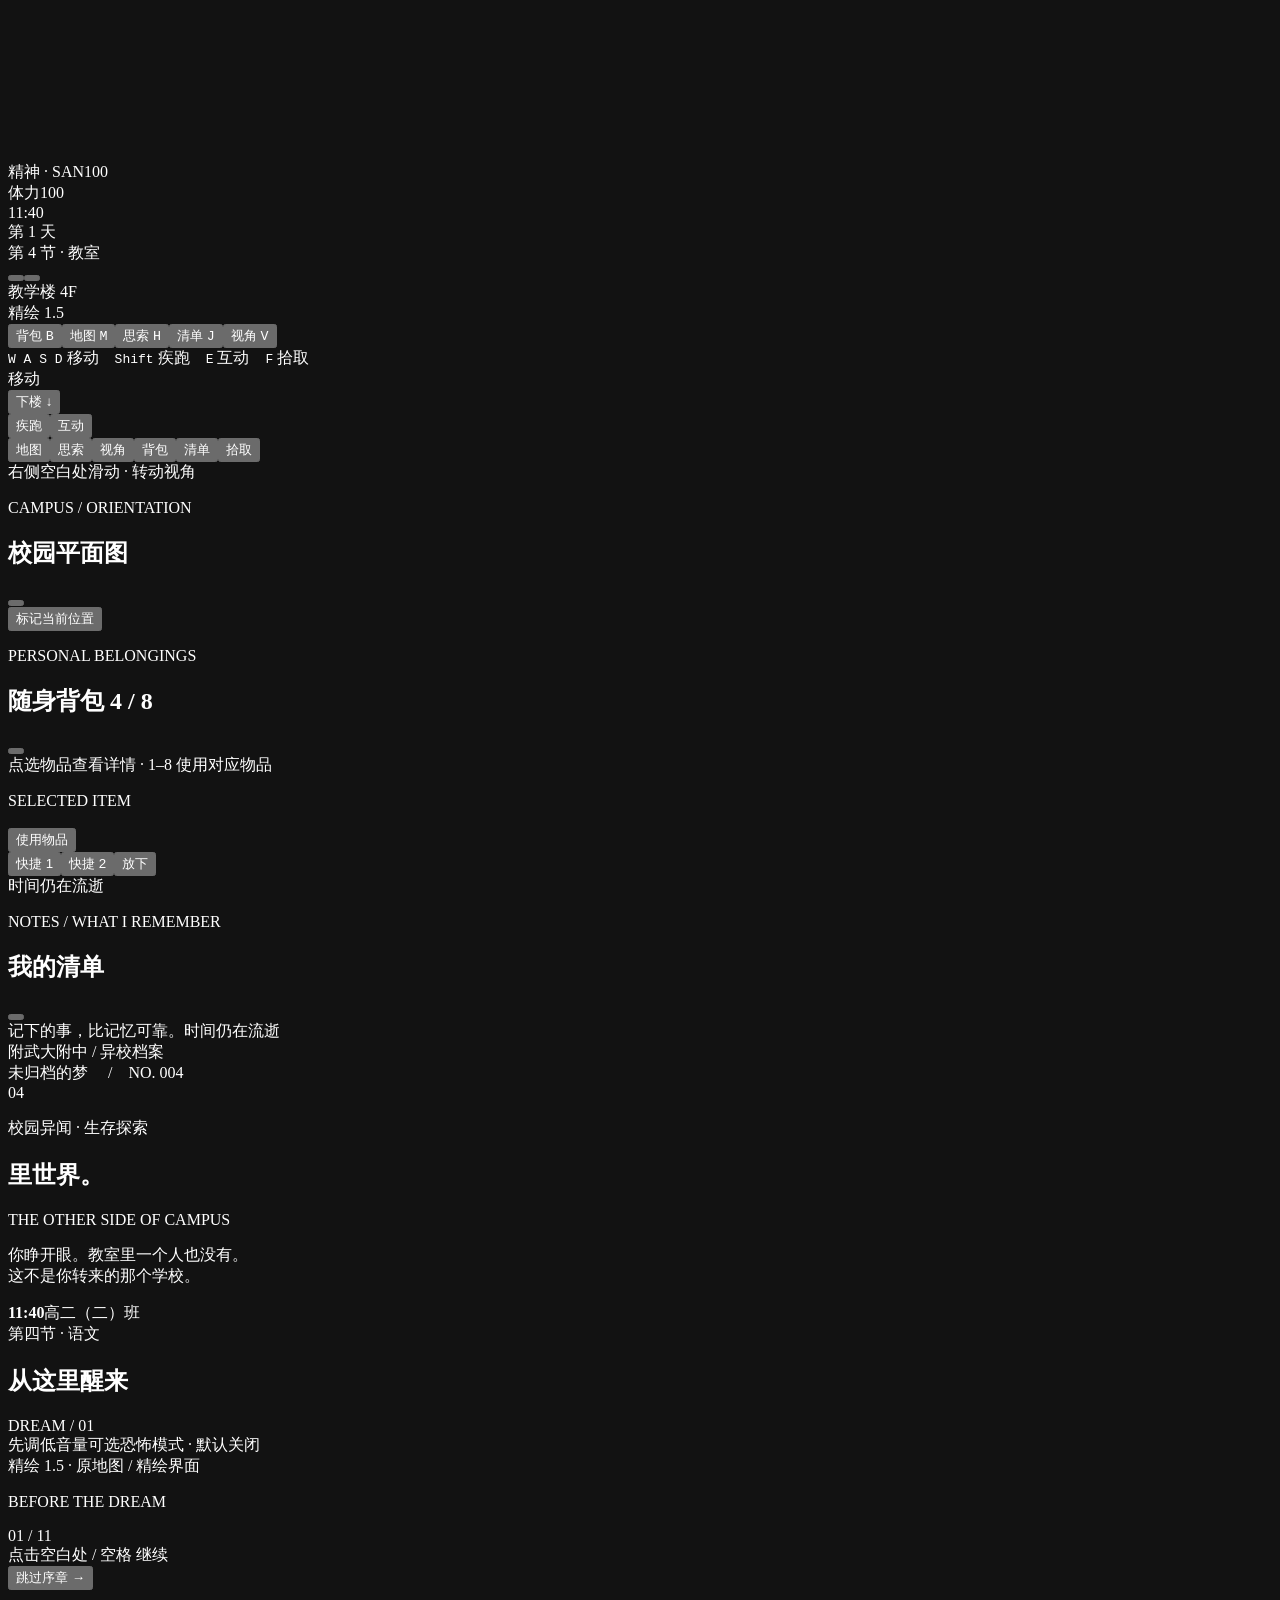
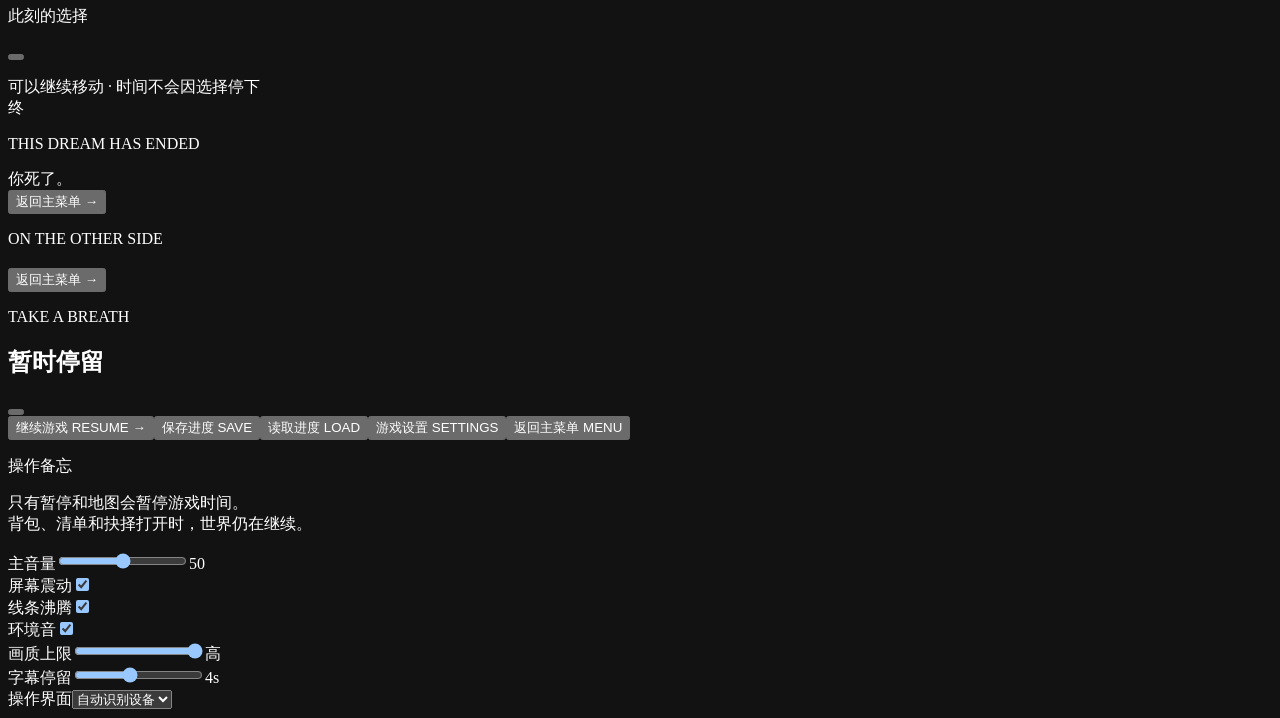
==== index.html @ 2ef39c9f "Add files via upload" ====
<!DOCTYPE html>
<html lang="zh-CN">
<head>
<meta charset="UTF-8">
<meta name="viewport" content="width=device-width,initial-scale=1,viewport-fit=cover">
<meta name="theme-color" content="#101711">
<meta name="color-scheme" content="dark">
<meta name="description" content="武大附中 · 里世界。原地图、原玩法，桌面与触屏界面重构版。">
<title>武大附中 · 里世界 | 精绘 1.5</title>
<link rel="stylesheet" href="src/ui.css">
<link rel="stylesheet" href="src/expansion.css">
<link rel="stylesheet" href="src/presentation.css">
</head>
<body>
<div id="wrap"><canvas id="cv" aria-label="里世界游戏画面"></canvas></div>
<div id="hud">
 <div id="vign"></div>
 <header id="top">
  <div class="hud-vitals">
   <div class="vital"><div class="vital-row"><span id="san-label">精神 · SAN</span><span class="vital-value" id="san-value">100</span></div><div class="meter" id="sanbox" role="meter" aria-label="精神值" aria-valuemin="0" aria-valuemax="100"><div id="sanbar"></div></div></div>
   <div class="vital stamina"><div class="vital-row"><span>体力</span><span class="vital-value" id="stam-value">100</span></div><div class="meter" role="meter" id="stambox" aria-label="体力值" aria-valuemin="0" aria-valuemax="100"><div id="stambar"></div></div></div>
  </div>
  <div class="hud-time"><div class="time-data"><div id="clock">11:40</div><span id="day-label">第 1 天</span></div><div id="sched">第 4 节 · 教室</div></div>
  <div class="hud-actions"><button class="icon-btn secondary-hud" id="fullscreen-btn" type="button" aria-label="全屏" title="全屏" data-icon="expand"></button><button class="icon-btn" id="pausebtn" type="button" aria-label="暂停游戏" title="暂停 · Esc" data-icon="pause"></button></div>
 </header>
 <div class="location-row"><span class="location-mark"></span><div id="locname">教学楼 4F</div></div>
 <div id="toast" role="status"></div><div id="dev">精绘 1.5</div><div id="prompt"></div><div id="choices"></div>
</div>
<nav id="desktop-tools" aria-label="游戏工具"><button class="tool" id="bagbtn" type="button"><i data-icon="bag"></i>背包 <kbd>B</kbd></button><button class="tool" id="deskMap" type="button"><i data-icon="map"></i>地图 <kbd>M</kbd></button><button class="tool" id="deskThink" type="button"><i data-icon="think"></i>思索 <kbd>H</kbd></button><button class="tool" id="deskNotes" type="button"><i data-icon="notes"></i>清单 <kbd>J</kbd></button><button class="tool" id="deskView" type="button"><i data-icon="eye"></i>视角 <kbd>V</kbd></button></nav>
<div id="keyboard-hint"><kbd>W A S D</kbd> 移动　<kbd>Shift</kbd> 疾跑　<kbd>E</kbd> 互动　<kbd>F</kbd> 拾取</div>
<div id="hotbar" aria-label="快捷栏"></div><div id="mini-anchor" aria-hidden="true"></div>
<div id="talent-tag" title="你的天赋"></div><div id="tut" aria-live="polite"></div>
<div id="mobile-ui" aria-label="触屏操作">
 <div id="stick-dock" aria-hidden="true"><span class="stick-ring"></span><span class="stick-knob">移动</span></div>
 <div id="mobile-actions"><button type="button" id="mobDown" aria-label="下楼">下楼 ↓</button><div class="mobile-primary"><button type="button" id="mobRun" aria-label="按住疾跑"><i data-icon="run"></i><span>疾跑</span></button><button type="button" id="mobAct" aria-label="互动"><i data-icon="hand"></i><span id="mob-act-label">互动</span></button></div></div>
 <nav id="mobile-shortcuts" aria-label="触屏工具"><button type="button" id="mobMap"><i data-icon="map"></i><span>地图</span></button><button type="button" id="mobThink"><i data-icon="think"></i><span>思索</span></button><button type="button" id="mobView"><i data-icon="eye"></i><span>视角</span></button><button type="button" id="mobBag"><i data-icon="bag"></i><span>背包</span></button><button type="button" id="mobNotes"><i data-icon="notes"></i><span>清单</span></button><button type="button" id="mobPickup"><i data-icon="pickup"></i><span id="pickup-label">拾取</span></button></nav>
 <div id="look-hint" aria-hidden="true">右侧空白处滑动 · 转动视角</div>
</div>
<div id="map-shell"><header class="map-header"><div><p class="eyebrow">CAMPUS / ORIENTATION</p><h2>校园平面图</h2></div><button id="map-close" class="icon-btn" type="button" aria-label="关闭地图" data-icon="close"></button></header><div id="map-stage"></div><footer class="map-footer"><div id="map-caption"></div><button id="map-mark" class="btn" type="button"><i data-icon="pin"></i> 标记当前位置</button></footer></div>
<div id="inv" class="overlay" role="dialog" aria-modal="true" aria-labelledby="bag-title"><section id="invbox" class="panel" tabindex="-1"><header class="invhead"><div><p class="eyebrow">PERSONAL BELONGINGS</p><h2 id="bag-title">随身背包 <span id="bag-count" class="panel-sub">4 / 8</span></h2></div><button id="bag-close" class="icon-btn" type="button" aria-label="关闭背包" data-icon="close"></button></header><div class="bag-layout"><div><div id="grid" role="group" aria-label="背包物品"></div><div id="bagnote"></div><div id="bagfoot">点选物品查看详情 · 1–8 使用对应物品</div></div><aside aria-label="物品详情"><p class="eyebrow">SELECTED ITEM</p><h3 id="bag-detail-name"></h3><p id="bag-detail-hint"></p><button id="bag-use" class="btn primary" type="button">使用物品</button><div class="bag-actions"><button id="bag-hot-1" type="button">快捷 1</button><button id="bag-hot-2" type="button">快捷 2</button><button id="bag-drop" type="button" class="danger">放下</button></div></aside></div><footer class="panel-footer"><div id="talfoot"></div><span class="live-label">时间仍在流逝</span></footer></section></div>
<div id="notes" class="overlay" role="dialog" aria-modal="true" aria-labelledby="notes-title"><section id="notesbox" class="panel" tabindex="-1"><header class="invhead"><div><p class="eyebrow">NOTES / WHAT I REMEMBER</p><h2 id="notes-title">我的清单</h2></div><button id="notes-close" class="icon-btn" type="button" aria-label="关闭清单" data-icon="close"></button></header><div id="notesbody"></div><footer class="panel-footer"><span>记下的事，比记忆可靠。</span><span class="live-label">时间仍在流逝</span></footer></section></div>
<div id="title" aria-hidden="true"></div>
<main id="menuUI" aria-label="主菜单"><header class="menu-mast"><div class="mast-brand"><span class="mast-mark">附</span>武大附中<span class="muted"> / </span>异校档案</div><div class="mast-status"><i class="red-dot"></i>未归档的梦 <span>　/　NO. 004</span></div></header><div class="menu-layout"><section class="menu-hero"><span class="hero-number" aria-hidden="true">04</span><p class="hero-kicker">校园异闻 · 生存探索</p><h1>里世界<b>。</b></h1><p class="hero-en">THE OTHER SIDE OF CAMPUS</p><p class="hero-line">你睁开眼。教室里一个人也没有。<br>这不是你转来的那个学校。</p><div class="hero-time"><strong>11:40</strong><span>高二（二）班<br>第四节 · 语文</span></div></section><section id="menu-panel" class="menu-panel"><div class="menu-panel-head"><h2 id="menu-subtitle">从这里醒来</h2><span class="menu-index">DREAM / 01</span></div><div id="menu-items"></div><div id="menu-note" role="status"></div></section></div><footer class="menu-foot"><div class="foot-left"><span><i data-icon="headphones"></i>先调低音量</span><span class="foot-extra">可选恐怖模式 · 默认关闭</span></div><span>精绘 1.5 · 原地图 / 精绘界面</span></footer></main>
<div id="pro" class="overlay" role="dialog" aria-modal="true" aria-label="前情提要"><p class="eyebrow">BEFORE THE DREAM</p><div id="protext"></div><div id="pro-count">01 / 11</div><div id="prohint">点击空白处 / 空格 继续</div><button id="proskip" class="btn" type="button">跳过序章 →</button></div>
<div id="devp"></div><div id="devtag"></div><div id="devpv"></div>
<section id="dlg" role="dialog" aria-modal="false" aria-labelledby="dlg-text"><div id="dlgb"><div class="dialog-head"><p class="eyebrow"><i class="red-dot"></i>此刻的选择</p><button id="dlg-close" class="icon-btn" type="button" aria-label="收起对话" data-icon="close"></button></div><p id="dlg-text"></p></div><div id="dlgc"></div><div class="dialog-foot">可以继续移动 · 时间不会因选择停下</div></section>
<div id="sub" aria-live="polite" aria-atomic="false"></div><div id="fade"></div>
<div id="dead" class="overlay" role="dialog" aria-modal="true" aria-label="死亡"><div class="death-symbol" aria-hidden="true">终</div><p class="eyebrow">THIS DREAM HAS ENDED</p><div class="t">你死了。</div><div class="cause" id="deadcause"></div><div class="epi" id="deadepi"></div><button class="btn" id="deadbtn" type="button">返回主菜单 →</button></div>
<section id="end" class="ending-screen" role="dialog" aria-modal="true" aria-labelledby="endt"><header><p class="eyebrow">ON THE OTHER SIDE</p><h1 id="endt"></h1><p id="ending-progress"></p></header><div id="end-art" aria-hidden="true"></div><ul id="endl"></ul><button class="btn primary" id="endbtn" type="button">返回主菜单 →</button></section>
<div id="pause" class="overlay" role="dialog" aria-modal="true" aria-labelledby="pause-title"><section class="panel" tabindex="-1"><header class="panel-head"><div><p class="eyebrow">TAKE A BREATH</p><h2 id="pause-title">暂时停留</h2></div><button id="pause-close" class="icon-btn" type="button" aria-label="继续游戏" data-icon="close"></button></header><div class="pause-grid"><nav class="pause-buttons" aria-label="暂停菜单"><button class="btn primary" id="pbResume" type="button">继续游戏 <span>RESUME →</span></button><button class="btn" id="pbSave" type="button">保存进度 <span>SAVE</span></button><button class="btn" id="pbLoad" type="button">读取进度 <span>LOAD</span></button><button class="btn" id="pbSet" type="button" aria-expanded="false">游戏设置 <span>SETTINGS</span></button><button class="btn danger" id="pbMenu" type="button">返回主菜单 <span>MENU</span></button></nav><aside class="pause-side"><p class="eyebrow">操作备忘</p><div id="pausehelp"></div><p class="help-note">只有暂停和地图会暂停游戏时间。<br>背包、清单和抉择打开时，世界仍在继续。</p></aside></div><section id="pset" aria-label="游戏设置"><div class="row"><label for="stVol">主音量</label><input type="range" id="stVol" min="0" max="100" value="50"><span id="stVolv">50</span></div><div class="row"><label for="stShake">屏幕震动</label><input type="checkbox" id="stShake" checked></div><div class="row"><label for="stBoil">线条沸腾</label><input type="checkbox" id="stBoil" checked></div><div class="row"><label for="stAmb">环境音</label><input type="checkbox" id="stAmb" checked></div><div class="row"><label for="stQ">画质上限</label><input type="range" id="stQ" min="0" max="2" value="2"><span id="stQv">高</span></div><div class="row"><label for="stSub">字幕停留</label><input type="range" id="stSub" min="1" max="8" value="4"><span id="stSubv">4s</span></div><div class="row"><label for="stTouch">操作界面</label><select id="stTouch"><option value="auto">自动识别设备</option><option value="touch">触屏操作</option><option value="keyboard">键盘与鼠标</option></select></div></section><div id="pmsg" role="status"></div></section></div>

<div id="expansion-root"></div>
<script src="src/portrait-art.js"></script>
<script src="src/expansion.js"></script>
<script src="src/presentation.js"></script>
<script src="src/game.js"></script>
</body>
</html>
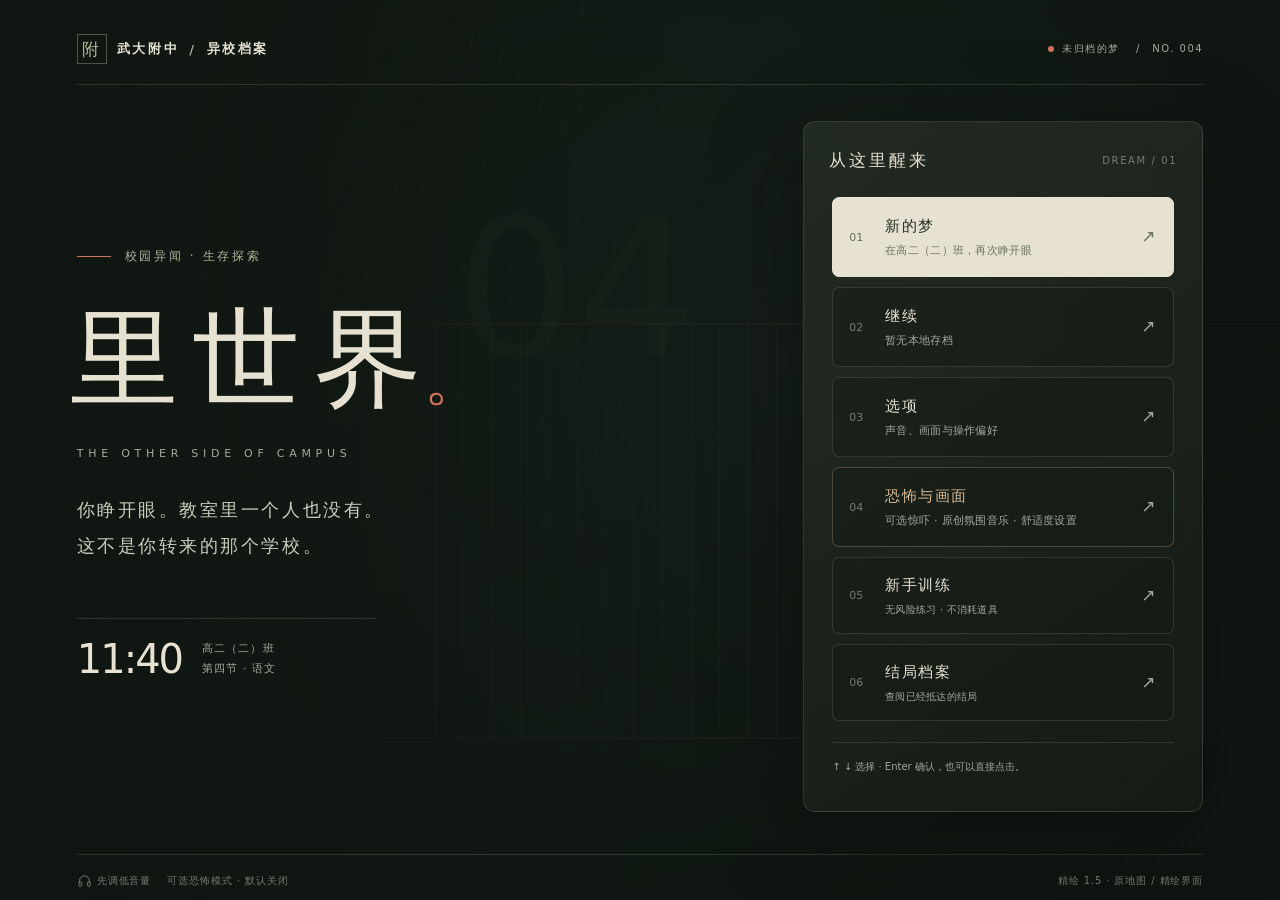
==== commit 0140c477: "Add files via upload" ====
--- a/index.html
+++ b/index.html
@@ -7,9 +7,548 @@
 <meta name="color-scheme" content="dark">
 <meta name="description" content="武大附中 · 里世界。原地图、原玩法，桌面与触屏界面重构版。">
 <title>武大附中 · 里世界 | 精绘 1.5</title>
-<link rel="stylesheet" href="src/ui.css">
-<link rel="stylesheet" href="src/expansion.css">
-<link rel="stylesheet" href="src/presentation.css">
+<style>
+/* 里世界 · UI v1.3 — one responsive presentation layer. World rendering is unchanged. */
+:root{color-scheme:dark;--bg:#101311;--panel:#1a1e1beF;--panel-solid:#1a1e1b;--paper:#e7e1d2;--muted:#a4aa9d;--faint:#737d72;--edge:#b6c1a52b;--accent:#d1735b;--green:#a8b797;--sans:"Microsoft YaHei","PingFang SC",system-ui,sans-serif;--serif:"Noto Serif CJK SC","Songti SC","SimSun",serif;--sat:env(safe-area-inset-top,0px);--sab:env(safe-area-inset-bottom,0px);--sal:env(safe-area-inset-left,0px);--sar:env(safe-area-inset-right,0px);--vh:100dvh;--dialog-bottom:116px;--sub-bottom:126px}
+*{box-sizing:border-box}html,body{margin:0;width:100%;height:100%;overflow:hidden;background:var(--bg);color:var(--paper);font:14px/1.6 var(--sans);-webkit-user-select:none;user-select:none;-webkit-tap-highlight-color:transparent;overscroll-behavior:none}button,input,select{font:inherit}button{color:inherit;cursor:pointer;touch-action:manipulation}button:disabled{opacity:.4;cursor:not-allowed}button:focus-visible,[tabindex]:focus-visible,input:focus-visible,select:focus-visible{outline:2px solid var(--paper);outline-offset:4px}button,select,input{accent-color:var(--green)}button svg{pointer-events:none}.ico{width:20px;height:20px;fill:none;stroke:currentColor;stroke-width:1.6;stroke-linecap:round;stroke-linejoin:round;flex-shrink:0;vertical-align:middle}h1,h2,p{margin:0}button{border:1px solid var(--edge);background:#252c25;border-radius:8px}button:hover{border-color:#b6c1a57a;background:#303a30}button:active{transform:translateY(1px)}.btn{min-height:46px;padding:11px 18px;font-size:13px;letter-spacing:.06em}.btn.primary{background:var(--paper);color:#242b22;border-color:var(--paper);font-weight:650}.btn.primary:hover{background:#f5efdf}.btn.danger{color:#ec9c82}.icon-btn{width:44px;height:44px;display:inline-flex;align-items:center;justify-content:center;flex-shrink:0}.eyebrow{font:500 10px/1.5 var(--sans);letter-spacing:.22em;text-transform:uppercase;color:var(--muted)}.red-dot{display:inline-block;width:6px;height:6px;border-radius:50%;background:var(--accent);margin-right:8px}.muted{color:var(--muted)}.sr-only{position:absolute;width:1px;height:1px;padding:0;overflow:hidden;clip:rect(0,0,0,0);white-space:nowrap;border:0}kbd{font:11px/1.5 var(--sans);border:1px solid #b6c1a544;border-radius:4px;padding:2px 5px;color:#d7dccc;display:inline-block;min-width:20px;text-align:center}#wrap{position:fixed;inset:0}#cv{display:block;width:100%;height:100%;touch-action:none}#title{display:none!important}
+/* Menu / dossier */
+#menuUI{position:fixed;inset:0;z-index:34;display:none;padding:calc(34px + var(--sat)) max(32px,6vw) calc(27px + var(--sab));overflow:auto;touch-action:pan-y;background:linear-gradient(90deg,#101611de 0%,#10161175 60%,#1016119e 100%)}#menuUI.on{display:flex;flex-direction:column}.menu-mast{display:flex;align-items:center;justify-content:space-between;gap:20px;padding-bottom:20px;border-bottom:1px solid var(--edge)}.mast-brand{font:600 13px var(--sans);letter-spacing:.2em;display:flex;gap:10px;align-items:center}.mast-mark{display:grid;place-items:center;width:30px;height:30px;border:1px solid #a8b79766;color:var(--green);font:17px var(--serif)}.mast-status{font-size:10px;letter-spacing:.15em;color:var(--muted)}.menu-layout{flex:1;display:grid;grid-template-columns:minmax(0,1fr) minmax(320px,400px);gap:clamp(28px,7vw,110px);align-items:center;padding:36px 0 42px;max-width:1240px;width:100%;margin:auto}.menu-hero{position:relative;padding:26px 0 32px}.hero-kicker{display:flex;align-items:center;gap:14px;font:12px var(--sans);letter-spacing:.22em;color:var(--green);margin-bottom:28px}.hero-kicker:before{content:'';height:1px;width:34px;background:var(--accent)}.menu-hero h1{font:500 clamp(64px,8.4vw,122px)/1.25 var(--serif);letter-spacing:.13em;white-space:nowrap;text-indent:-.06em;position:relative}.menu-hero h1 b{color:var(--accent);font-weight:400;font-size:.55em;letter-spacing:0;display:inline-block;transform:translate(-.1em,.05em)}.hero-en{font:11px var(--sans);letter-spacing:.43em;color:var(--muted);margin:20px 0 32px}.hero-line{font:18px/2 var(--serif);letter-spacing:.14em;color:#c6cdbb}.hero-time{display:flex;align-items:center;gap:20px;margin-top:54px;padding-top:20px;border-top:1px solid var(--edge);max-width:300px}.hero-time strong{font:300 40px/1 var(--sans);font-variant-numeric:tabular-nums;letter-spacing:-.05em}.hero-time span{font-size:11px;color:var(--muted);line-height:1.8;letter-spacing:.1em}.hero-number{position:absolute;top:-26px;right:16px;font:200 190px/1 var(--sans);color:#b7c4aa06;pointer-events:none}.menu-panel{border:1px solid var(--edge);padding:27px 25px 21px;border-radius:12px;background:linear-gradient(145deg,#252e25d9,#151c16f0);box-shadow:0 24px 100px #0004;backdrop-filter:blur(18px);min-width:0}.menu-panel-head{display:flex;align-items:center;justify-content:space-between;margin-bottom:22px;gap:12px}#menu-subtitle{font:500 17px var(--serif);letter-spacing:.18em}.menu-index{font:10px var(--sans);color:var(--faint);letter-spacing:.16em}#menu-items{display:flex;flex-direction:column;gap:10px;max-height:calc(var(--vh) - 280px);overflow:auto;padding:3px;scrollbar-width:thin;touch-action:pan-y;overscroll-behavior:contain}.menu-choice{position:relative;display:grid;grid-template-columns:26px 1fr 16px;gap:10px;align-items:center;min-height:80px;padding:15px 16px;text-align:left;border:1px solid var(--edge);border-radius:7px;background:#10181050;transition:border-color .18s,background .18s,color .18s}.menu-choice .menu-n{font:11px var(--sans);font-variant-numeric:tabular-nums;color:var(--faint)}.menu-choice .menu-label{font-size:15px;letter-spacing:.1em}.menu-choice small{display:block;font:11px/1.7 var(--sans);margin-top:4px;letter-spacing:.025em;color:var(--muted)}.menu-choice .menu-arrow{color:var(--muted);font-size:17px}.menu-choice:hover,.menu-choice.selected{border-color:#c8d2b87a;background:#3441327a}.menu-choice[data-action=new]{color:#263021;background:var(--paper);border-color:var(--paper)}.menu-choice[data-action=new] small,.menu-choice[data-action=new] .menu-n,.menu-choice[data-action=new] .menu-arrow{color:#65725a}.menu-choice[data-action=new]:hover{background:#f8f2e4}.menu-choice.setting{min-height:55px;padding:10px 13px;grid-template-columns:22px 1fr 16px}.menu-choice.setting .menu-copy{display:flex;align-items:center;justify-content:space-between;gap:12px}.menu-choice.setting .menu-label{font-size:12px}.menu-choice.setting small{margin:0;font-size:11px;text-align:right}#menu-note{margin:18px 3px 0;padding-top:15px;border-top:1px solid var(--edge);font-size:10px;line-height:1.8;min-height:48px;color:var(--muted);white-space:pre-line;overflow-wrap:anywhere}.menu-foot{border-top:1px solid var(--edge);padding-top:18px;display:flex;justify-content:space-between;gap:16px;align-items:center;font-size:10px;color:var(--faint);letter-spacing:.09em}.menu-foot .foot-left{display:flex;gap:16px;align-items:center}.menu-foot .ico{width:15px;height:15px;margin-right:5px}.menu-foot button{border:none;background:none;color:var(--muted);min-height:30px;font-size:10px}
+/* Game HUD */
+#hud{position:fixed;inset:0;pointer-events:none;z-index:25;opacity:0;visibility:hidden;transition:opacity .35s}#hud.on{opacity:1;visibility:visible}body:not(.playing) #hud{visibility:hidden}#top{position:absolute;top:calc(16px + var(--sat));left:calc(20px + var(--sal));right:calc(20px + var(--sar));display:flex;align-items:center;justify-content:space-between;gap:18px}.hud-vitals{display:flex;align-items:center;gap:20px;padding:13px 17px;background:#121913df;border:1px solid var(--edge);border-radius:10px;backdrop-filter:blur(12px)}.vital{width:132px}.vital-row{display:flex;align-items:center;justify-content:space-between;font-size:10px;letter-spacing:.06em;color:var(--muted);margin-bottom:6px}.vital-value{font-variant-numeric:tabular-nums;color:var(--paper);letter-spacing:0}#san-label{color:var(--paper)}.meter{height:3px;background:#56634c44;overflow:hidden;border-radius:2px}#sanbar,#stambar{width:100%;height:100%;background:var(--green);transform-origin:left center;transition:transform .15s linear}#sanbar{background:#d17862}.vital.stamina{width:85px}.hud-time{display:flex;align-items:center;gap:16px;margin-right:auto;padding:5px 0;text-shadow:0 2px 9px #000}.time-data{display:flex;flex-direction:column;align-items:center}#clock{font:400 25px/1.1 var(--sans);letter-spacing:.03em;font-variant-numeric:tabular-nums}#day-label{font-size:9px;letter-spacing:.12em;color:var(--muted);margin-top:6px}#sched{font-size:11px;white-space:pre-line;letter-spacing:.07em;max-width:190px;line-height:1.8;color:#c6d0bc}#sched.warn{color:#e78e70}.hud-actions{display:flex;gap:8px;pointer-events:auto}.hud-actions button{background:#182018eb}.location-row{position:absolute;left:calc(22px + var(--sal));top:calc(99px + var(--sat));display:flex;align-items:center;gap:11px}#locname{font-size:11px;letter-spacing:.08em;color:#d3d9cc;text-shadow:0 2px 6px #000;max-width:55vw;line-height:1.5}.location-mark{width:5px;height:5px;background:var(--accent);transform:rotate(45deg)}#talent-tag{position:fixed;right:calc(22px + var(--sar));top:calc(100px + var(--sat));z-index:26;font-size:10px;color:var(--muted);pointer-events:none;background:#121913bd;padding:5px 10px;border-radius:5px;border:1px solid var(--edge)}#talent-tag b{color:#d3d9c2;font-weight:500}body:not(.playing) #talent-tag{display:none!important}#dev{position:absolute;left:calc(23px + var(--sal));bottom:calc(12px + var(--sab));font:9px var(--sans);color:#87937a70;pointer-events:auto;cursor:pointer}#vign{position:absolute;inset:0;pointer-events:none;opacity:0;transition:opacity .4s;background:radial-gradient(ellipse at center,transparent 42%,#701b195e 100%)}#tut{display:none;position:fixed;z-index:27;top:calc(136px + var(--sat));left:calc(22px + var(--sal));max-width:min(540px,70vw);background:#172218de;border:1px solid var(--edge);border-left:2px solid var(--green);border-radius:4px;padding:9px 13px;font-size:11px;line-height:1.65;color:#d5dcc8;pointer-events:none}body.playing:not(.control-lock):not(.dialog-open) #tut.on{display:block}#toast{position:absolute;left:50%;top:calc(115px + var(--sat));transform:translate(-50%,-6px);opacity:0;transition:opacity .25s,transform .25s;background:#222c20f2;border:1px solid #a8b79755;box-shadow:0 10px 40px #0005;border-radius:7px;padding:10px 18px;color:#e3e9d6;font-size:12px;text-align:center;max-width:min(80vw,500px);z-index:2}#toast.show{opacity:1;transform:translate(-50%,0)}#prompt{position:fixed;bottom:calc(82px + var(--sab));left:50%;transform:translateX(-50%);font-size:12px;max-width:min(600px,84vw);padding:8px 17px;background:#121a13e8;border:1px solid var(--edge);border-radius:30px;color:#d6dfc9;text-align:center;line-height:1.65}#choices{display:none}#desktop-tools{position:fixed;left:calc(22px + var(--sal));bottom:calc(32px + var(--sab));z-index:28;display:flex;align-items:center;gap:5px;padding:5px;background:#111912db;border:1px solid var(--edge);border-radius:10px;backdrop-filter:blur(12px)}.tool{display:flex;gap:8px;align-items:center;border:none;background:transparent;padding:10px;min-height:42px;font-size:11px;color:#bcc8af}.tool .ico{width:17px;height:17px}.tool kbd{font-size:9px;min-width:15px;padding:0 3px;margin-left:3px}.tool:hover{background:#38422d7a}#keyboard-hint{position:fixed;right:calc(22px + var(--sar));bottom:calc(45px + var(--sab));color:#97a18f;font-size:10px;letter-spacing:.03em;z-index:26;text-shadow:0 2px 5px #000}#keyboard-hint kbd{font-size:9px;padding:1px 4px}body:not(.playing) #desktop-tools,body.control-lock #desktop-tools,body:not(.playing) #keyboard-hint{display:none}body.control-lock #prompt,body.dialog-open #prompt{display:none!important}#hotbar{position:fixed;right:calc(22px + var(--sar));bottom:calc(86px + var(--sab));display:flex;gap:8px;z-index:28}.hs{position:relative;min-width:68px;height:62px;display:flex;flex-direction:column;align-items:center;justify-content:center;gap:4px;padding:7px 10px;background:#131b14e8;border:1px solid var(--edge);border-radius:7px;color:var(--faint)}.hs.has{color:#c8d4b7}.hs svg{width:24px;height:24px;fill:none;stroke:currentColor;stroke-width:1.6;stroke-linecap:round;stroke-linejoin:round}.hs .num{position:absolute;top:3px;left:6px;font:9px var(--sans);color:#bac4ad80}.hs .nm{font:9px var(--sans);max-width:70px;white-space:nowrap;overflow:hidden;text-overflow:ellipsis}.hs.flash{border-color:var(--paper);background:#45513bd9}body:not(.playing) #hotbar,body.control-lock #hotbar{display:none}#mini-anchor{position:fixed;right:calc(22px + var(--sar));top:calc(140px + var(--sat));width:184px;height:120px;pointer-events:none;visibility:hidden}
+/* Overlays */
+.overlay{position:fixed;inset:0;display:flex;align-items:center;justify-content:center;background:#090f0bd9;backdrop-filter:blur(14px);padding:calc(20px + var(--sat)) calc(20px + var(--sar)) calc(20px + var(--sab)) calc(20px + var(--sal));opacity:0;visibility:hidden;pointer-events:none;transition:opacity .2s,visibility .2s;z-index:45}.overlay.on,.overlay.open{opacity:1;visibility:visible;pointer-events:auto}.panel{width:min(760px,100%);max-height:calc(var(--vh) - 40px - var(--sat) - var(--sab));overflow:auto;background:var(--panel-solid);border:1px solid var(--edge);border-radius:12px;padding:26px;box-shadow:0 24px 90px #0007;touch-action:pan-y;overscroll-behavior:contain;scrollbar-width:thin}.invhead,.panel-head{display:flex;align-items:center;justify-content:space-between;gap:16px;margin-bottom:23px}.panel h2{font:500 24px var(--serif);letter-spacing:.16em}.panel .eyebrow{margin-bottom:8px}.panel-sub{font-size:11px;color:var(--muted);line-height:1.8}#invbox{width:min(820px,100%)}.bag-layout{display:grid;grid-template-columns:1.55fr 1fr;gap:25px}.bag-layout aside{border-left:1px solid var(--edge);padding-left:25px;min-width:0}#grid{display:grid;grid-template-columns:repeat(4,minmax(0,1fr));gap:9px;align-content:start}.slot{position:relative;height:102px;display:flex;flex-direction:column;align-items:center;justify-content:center;gap:8px;text-align:center;border:1px dashed #a8b79730;border-radius:7px;background:#0e150e44;font-size:11px;color:var(--faint);min-width:0}.slot.has{border-style:solid;border-color:#a8b79742;color:#cfd7c4;background:#252f24}.slot.sel{border-color:#d7dec8;background:#394332;box-shadow:0 0 0 1px #d7dec859 inset}.slot .k{position:absolute;left:8px;top:5px;font:9px var(--sans);color:#aab39f}.slot svg{width:29px;height:29px;fill:none;stroke:currentColor;stroke-width:1.6;stroke-linecap:round;stroke-linejoin:round}.slot .slot-hot{position:absolute;right:6px;top:4px;font:9px var(--sans);color:var(--accent)}#bag-detail-name{font:500 20px var(--serif);margin:2px 0 11px;letter-spacing:.08em}#bag-detail-hint{font-size:12px;color:var(--muted);line-height:1.9;min-height:74px;white-space:pre-line}#bag-use{width:100%;margin:15px 0 8px}.bag-actions{display:flex;gap:7px}.bag-actions button{flex:1;min-height:44px;font-size:11px;padding:7px 5px}.bag-actions .danger{color:#ed967b}#bagnote{margin-top:18px;font-size:10px;color:var(--muted)}#bagfoot{font-size:10px;color:var(--faint);margin-top:12px}.panel-footer{border-top:1px solid var(--edge);margin-top:22px;padding-top:14px;display:flex;justify-content:space-between;gap:12px;font-size:10px;color:var(--muted)}#talfoot{max-width:85%;line-height:1.7}.live-label{color:#a3aa95;font-size:9px;white-space:nowrap;letter-spacing:.06em}.live-label:before{content:'';display:inline-block;width:4px;height:4px;background:var(--accent);border-radius:50%;margin:0 6px 2px 0}#notes{z-index:46}#notesbox{width:min(680px,100%);display:flex;flex-direction:column}#notesbody{overflow:auto;scrollbar-width:thin;touch-action:pan-y;overscroll-behavior:contain;font-size:13px;line-height:1.9}#notesbody h4{font-size:11px;font-weight:500;letter-spacing:.14em;color:#acbc9b;border-bottom:1px solid var(--edge);padding-bottom:8px;margin:26px 0 10px}#notesbody h4:first-child{margin-top:0}#notesbody ul{padding:0;list-style:none;margin:0}#notesbody li{margin:7px 0;padding-left:14px;position:relative;color:#c7cebd}#notesbody li:before{content:'·';position:absolute;left:0;color:var(--accent)}#notesbody li.dim{color:var(--faint)}#notesbody b.ok{color:#b5d09c}#notesbody b.bad{color:#e5977d}#pause{z-index:48}#pause .panel{width:min(710px,100%)}.pause-grid{display:grid;grid-template-columns:230px 1fr;gap:30px}.pause-buttons{display:flex;flex-direction:column;gap:8px}.pause-buttons .btn{text-align:left;display:flex;justify-content:space-between;align-items:center}.pause-buttons .btn span{font-size:10px;opacity:.5}.pause-side{border-left:1px solid var(--edge);padding-left:28px}#pausehelp{font-size:11px;color:var(--muted);line-height:2.2}#pausehelp .help-row{display:flex;justify-content:space-between;gap:8px;margin:4px 0}.help-note{font-size:10px;line-height:1.8;color:var(--faint);margin-top:18px}#pset{display:none;border-top:1px solid var(--edge);margin-top:22px;padding-top:17px}#pset.on{display:block}#pset .row{display:flex;gap:12px;align-items:center;min-height:44px;font-size:12px;color:var(--muted)}#pset label{width:95px;flex-shrink:0}#pset input[type=range]{width:100%;min-width:50px;height:28px;touch-action:pan-x}#pset input[type=checkbox]{width:20px;height:20px}#pset span{font-size:11px;min-width:30px;text-align:right}#pset select{background:#293123;color:var(--paper);border:1px solid var(--edge);border-radius:6px;min-height:38px;max-width:100%;padding:4px 8px}#pmsg{font-size:11px;min-height:21px;margin-top:18px}#pro{z-index:44;background:#0d160deb;flex-direction:column;gap:32px}#protext{font:clamp(20px,3vw,28px)/2 var(--serif);max-width:730px;padding:20px 30px;text-align:center;letter-spacing:.16em}#prohint{position:absolute;bottom:calc(32px + var(--sab));left:26px;font-size:11px;letter-spacing:.12em;color:var(--muted)}#proskip{position:absolute;right:calc(24px + var(--sar));bottom:calc(20px + var(--sab));z-index:1}#pro-count{color:var(--faint);font:11px var(--sans);letter-spacing:.2em}#fade{position:fixed;inset:0;background:#080e09;opacity:0;pointer-events:none;z-index:80;transition:opacity .45s}#fade.on{opacity:1;pointer-events:auto}#dead{z-index:70;background:#0c100df2;flex-direction:column;text-align:center}#dead .death-symbol{font:56px var(--serif);color:#925b48;border:1px solid #925b4844;width:84px;height:84px;line-height:78px;margin-bottom:24px}#dead .t{font:36px var(--serif);letter-spacing:.2em;margin:14px 0}#dead .cause{font:16px/2 var(--serif);max-width:560px;margin:10px 0;color:#b9c0b0}#dead .epi{font-size:11px;color:var(--faint);margin:15px 0 32px;letter-spacing:.12em}#deadbtn{min-width:210px}
+/* Dialogue is a non-modal decision sheet: moving is still possible, time still advances. */
+#dlg{position:fixed;z-index:40;bottom:calc(var(--dialog-bottom) + var(--sab));right:calc(24px + var(--sar));width:min(390px,calc(100vw - 32px));max-height:calc(var(--vh) - var(--dialog-bottom) - 160px - var(--sat) - var(--sab));background:#1d291deb;border:1px solid #aab99666;border-radius:10px;box-shadow:0 20px 65px #0008;backdrop-filter:blur(14px);display:flex;flex-direction:column;opacity:0;visibility:hidden;pointer-events:none;transition:opacity .17s}#dlg.on{opacity:1;visibility:visible;pointer-events:auto}#dlgb{padding:16px 16px 10px;flex-shrink:0;border-bottom:1px solid var(--edge)}.dialog-head{display:flex;align-items:center;justify-content:space-between;gap:10px;margin-bottom:4px}.dialog-head .eyebrow{color:#c6b199}#dlg-close{width:36px;height:36px;min-height:36px;background:none;border:none}#dlg-text{font:16px/1.8 var(--serif);color:var(--paper);max-height:110px;overflow:auto;touch-action:pan-y}#dlgc{display:flex;flex-direction:column;gap:7px;padding:12px;overflow:auto;scrollbar-width:thin;touch-action:pan-y;overscroll-behavior:contain;min-height:0}#dlgc button{display:flex;align-items:center;gap:10px;text-align:left;min-height:46px;padding:10px 12px;font:13px/1.65 var(--sans);border:1px solid #b9c6a844;background:#101b1370;flex-shrink:0;border-radius:6px}#dlgc button .choice-num{font:9px var(--sans);opacity:.5;flex-shrink:0;color:#b8c2ab}#dlgc button:hover{background:#354631;border-color:var(--paper)}.dialog-foot{font-size:9px;color:var(--faint);padding:0 16px 10px;letter-spacing:.03em}#sub{position:fixed;left:50%;transform:translateX(-50%);bottom:calc(var(--sub-bottom) + var(--sab));z-index:39;pointer-events:none;opacity:0;visibility:hidden;max-width:min(660px,84vw);width:max-content;text-align:center;font:16px/1.85 var(--serif);letter-spacing:.045em;color:#e0e5d5;padding:12px 22px;border-radius:7px;background:linear-gradient(90deg,#101711aa,#101711ee 22%,#101711ee 78%,#101711aa);text-shadow:0 2px 6px #000;transition:opacity .2s}#sub.on{opacity:1;visibility:visible}#sub .subline+.subline{margin-top:5px}body.control-lock #sub,body.dialog-open #sub,body:not(.playing):not(.sleeping) #sub{visibility:hidden}
+/* Map UI: only framing changes; geometry, doors and markings still use original world coordinates. */
+#map-shell{position:fixed;inset:0;z-index:43;display:none;pointer-events:none}body.map-open #map-shell{display:block}.map-header{position:absolute;top:calc(18px + var(--sat));left:calc(24px + var(--sal));right:calc(24px + var(--sar));display:flex;align-items:center;justify-content:space-between;gap:14px}.map-header h2{font:22px var(--serif);letter-spacing:.14em}.map-header .eyebrow{margin-bottom:7px}.map-header button{pointer-events:auto;background:#232d21}#map-stage{position:absolute;inset:calc(89px + var(--sat)) calc(24px + var(--sar)) calc(95px + var(--sab)) calc(24px + var(--sal))}.map-footer{position:absolute;left:calc(24px + var(--sal));right:calc(24px + var(--sar));bottom:calc(20px + var(--sab));display:flex;align-items:center;justify-content:space-between;gap:12px;border-top:1px solid var(--edge);padding-top:14px}#map-caption{font-size:11px;color:var(--muted);line-height:1.8}.map-footer button{pointer-events:auto}#map-mark{min-height:46px;font-size:12px;white-space:nowrap}.map-footer .legend{font-size:10px;color:var(--faint)}body.map-open #hud,body.map-open #talent-tag,body.map-open #keyboard-hint{visibility:hidden}
+/* Touch UI is activated by capability or the user's explicit input preference, not screen width alone. */
+#mobile-ui{display:none;position:fixed;inset:0;z-index:28;pointer-events:none}body.touch.playing:not(.control-lock) #mobile-ui{display:block}body.touch #desktop-tools,body.touch #keyboard-hint{display:none}#stick-dock{position:absolute;left:calc(28px + var(--sal));bottom:calc(92px + var(--sab));width:116px;height:116px;border:1px solid #c0ccae5c;border-radius:50%;background:radial-gradient(circle,#52644640,#132014aa 70%);display:grid;place-items:center;pointer-events:none}#stick-dock:before,#stick-dock:after{content:'';position:absolute;background:#bcc9aa20}#stick-dock:before{height:1px;width:90px}#stick-dock:after{height:90px;width:1px}.stick-ring{width:78px;height:78px;border:1px dashed #aab99726;border-radius:50%;position:absolute}.stick-knob{width:43px;height:43px;position:absolute;display:grid;place-items:center;background:#a6b59633;border:1px solid #d4ddc372;border-radius:50%;box-shadow:0 4px 15px #0005;font:10px var(--sans);color:#d1dbc2;z-index:1}#stick-dock.active{opacity:0}#mobile-actions{position:absolute;right:calc(19px + var(--sar));bottom:calc(103px + var(--sab));display:flex;align-items:flex-end;gap:10px;pointer-events:auto}.mobile-primary{display:flex;gap:10px;align-items:center}#mobAct{width:78px;height:78px;min-height:78px;border-radius:50%;background:#d7ddc1;color:#2d3826;border-color:#f0f2db66;box-shadow:0 0 0 5px #b6c6a010,0 7px 25px #0004;display:flex;flex-direction:column;align-items:center;justify-content:center;gap:4px;font-size:12px}#mobAct .ico{width:25px;height:25px}#mobRun{width:56px;height:56px;border-radius:50%;background:#1e2b1fec;border-color:#c0ccae4d;font-size:10px;display:flex;flex-direction:column;justify-content:center;align-items:center;gap:1px;touch-action:none}#mobRun.held{background:#657451;color:#fff6df;border-color:var(--paper)}#mobRun .ico{width:20px;height:20px}#mobDown{display:none;position:absolute;right:0;bottom:91px;min-height:44px;padding:7px 13px;background:#283723f0;font-size:11px}#mobDown.available{display:block}#mobile-shortcuts{position:absolute;left:calc(12px + var(--sal));right:calc(12px + var(--sar));bottom:calc(13px + var(--sab));display:grid;grid-template-columns:repeat(6,minmax(0,1fr));gap:5px;pointer-events:auto;padding:5px;border:1px solid var(--edge);border-radius:11px;background:#131f16e8;backdrop-filter:blur(8px)}#mobile-shortcuts button{min-height:50px;display:flex;flex-direction:column;align-items:center;justify-content:center;gap:3px;border:none;background:transparent;font-size:10px;color:#c9d4bc;border-radius:6px;padding:5px 0}#mobile-shortcuts button .ico{width:18px;height:18px}#mobile-shortcuts button:hover{background:#3b4c3370}#mobile-shortcuts button[aria-pressed=true]{background:#47563a;color:#e8efd9}#mobile-shortcuts #mobPickup.ready{background:#674231;color:#f8d6b6}#look-hint{display:none;position:absolute;right:calc(20px + var(--sar));bottom:calc(213px + var(--sab));font-size:9px;color:#b6c5a4;text-shadow:0 2px 4px #000}body.fp-mode #look-hint{display:block}body.touch{--dialog-bottom:248px;--sub-bottom:260px}body.touch #hotbar{right:auto;left:calc(25px + var(--sal));bottom:calc(224px + var(--sab));gap:6px}body.touch .hs{width:50px;min-width:50px;height:48px;padding:4px}.touch .hs svg{width:21px;height:21px}.touch .hs .nm{font-size:8px;max-width:45px}.touch .hs .num{font-size:8px;left:4px;top:1px}body.touch #prompt{bottom:calc(288px + var(--sab));max-width:80vw;font-size:11px}body.touch #sub{max-width:85vw;bottom:calc(328px + var(--sab));font-size:14px;padding:9px 13px}body.touch #dlg{right:50%;transform:translateX(50%);max-height:calc(var(--vh) - 385px - var(--sat) - var(--sab))}body.touch #dev{bottom:calc(76px + var(--sab));font-size:8px}body.dialog-open #hotbar{display:none}
+/* Developer tools retained, but kept behind their existing access gate. */
+#devp{position:fixed;left:0;top:0;bottom:0;width:min(400px,100vw);z-index:55;padding:20px;overflow:auto;background:#121a12fa;border-right:1px solid var(--edge);transform:translateX(-101%);transition:transform .2s;font-size:12px;touch-action:pan-y}#devp.on{transform:translateX(0)}#devp h3{font-size:12px;color:#bccfaf;margin:18px 0 9px;border-left:2px solid var(--accent);padding-left:9px}#devp .grid2{display:grid;grid-template-columns:1fr 1fr;gap:6px}#devp button{font-size:11px;min-height:38px;padding:7px 8px;text-align:left;overflow:hidden;text-overflow:ellipsis}#devp .row{display:flex;gap:8px;align-items:center;margin:10px 0}#devp .row label{width:62px}#devp .row input{min-width:0;flex:1}#devtag{position:fixed;top:4px;left:5px;z-index:58;font-size:8px;color:#707b63;pointer-events:none}#devtag.on{color:var(--accent)}#devpv{position:fixed;z-index:58;left:50%;bottom:20px;transform:translateX(-50%);opacity:0;pointer-events:none;font-size:12px;padding:8px 14px;background:#1c281bf0;border:1px solid var(--edge);border-radius:7px}#devpv.on{opacity:1}
+@media(max-width:1020px){.hud-vitals{gap:14px}.vital{width:106px}.vital.stamina{width:70px}.hud-time{gap:12px}#keyboard-hint{display:none}.tool kbd{display:none}.menu-layout{gap:5vw;grid-template-columns:1fr 350px}.hero-line{font-size:15px}.menu-hero h1{font-size:80px}.hero-time{margin-top:38px}.hero-en{font-size:9px;letter-spacing:.3em}#menuUI{padding-left:5vw;padding-right:5vw}}
+@media(max-width:640px){#menuUI{padding:calc(19px + var(--sat)) 24px calc(13px + var(--sab))}.menu-mast{padding-bottom:13px}.mast-brand{font-size:11px;letter-spacing:.14em}.mast-status{font-size:8px;letter-spacing:.05em}.mast-mark{width:26px;height:26px;font-size:14px}.menu-layout{display:flex;flex-direction:column;gap:25px;align-items:stretch;justify-content:center;padding:22px 0}.menu-hero{padding:0 6px}.hero-kicker{font-size:9px;letter-spacing:.15em;margin-bottom:12px;gap:10px}.hero-kicker:before{width:24px}.menu-hero h1{font-size:clamp(55px,16vw,84px);letter-spacing:.12em}.hero-en{font-size:8px;letter-spacing:.23em;margin:12px 0 17px}.hero-line{font-size:13px;line-height:1.85;letter-spacing:.1em}.hero-time{display:none}.hero-number{font-size:145px;top:-8px;right:0}.menu-panel{padding:18px 15px 13px;border-radius:10px}.menu-panel-head{margin-bottom:14px}#menu-subtitle{font-size:15px}.menu-index{font-size:8px}#menu-items{gap:8px;max-height:calc(var(--vh) - 440px);min-height:170px}.menu-choice{min-height:66px;padding:10px 11px;gap:6px;grid-template-columns:23px 1fr 12px}.menu-choice .menu-label{font-size:14px}.menu-choice small{font-size:10px}.menu-choice.setting{min-height:50px}.menu-choice.setting .menu-copy{gap:6px}.menu-choice.setting small{font-size:9px;max-width:160px}#menu-note{margin-top:11px;padding-top:10px;font-size:9px;min-height:40px}.menu-foot{padding-top:12px;font-size:8px;letter-spacing:0;gap:8px}.menu-foot .foot-left{gap:4px}.menu-foot .foot-extra{display:none}.menu-foot button{font-size:8px}.menu-foot .ico{width:12px;height:12px}.menu-mast .mast-status span{display:none}#top{top:calc(12px + var(--sat));left:calc(12px + var(--sal));right:calc(12px + var(--sar));gap:12px;flex-wrap:wrap}.hud-vitals{padding:10px 12px;gap:12px;flex:1;min-width:0}.vital{width:100px;flex:1}.vital.stamina{width:55px;flex:0 0 55px}.vital-row{font-size:9px;margin-bottom:6px}.hud-time{margin:0;gap:0;flex:0 0 auto}#clock{font-size:22px}#day-label{font-size:8px;margin-top:4px}#sched{position:fixed;right:calc(15px + var(--sar));top:calc(77px + var(--sat));text-align:right;font-size:10px;max-width:43vw;line-height:1.6;white-space:nowrap}.hud-actions{gap:5px}.hud-actions .icon-btn{width:40px;height:42px}.hud-actions .secondary-hud{display:none}.location-row{left:calc(15px + var(--sal));top:calc(79px + var(--sat));gap:7px}#locname{font-size:10px;letter-spacing:.02em;max-width:53vw;white-space:nowrap;overflow:hidden;text-overflow:ellipsis}#talent-tag{left:calc(14px + var(--sal));right:auto;top:calc(105px + var(--sat));font-size:9px;padding:3px 7px;max-width:60vw}#tut{left:calc(14px + var(--sal));top:calc(145px + var(--sat));max-width:calc(100vw - 28px - var(--sal) - var(--sar));font-size:10px;padding:8px 10px}body.fp-mode #tut{max-width:calc(100vw - 143px - var(--sal) - var(--sar))}#toast{top:calc(193px + var(--sat));font-size:11px;width:max-content;max-width:84vw;padding:8px 12px}#mini-anchor{width:108px;height:84px;right:calc(13px + var(--sar));top:calc(108px + var(--sat))}.overlay{padding:calc(12px + var(--sat)) calc(12px + var(--sar)) calc(12px + var(--sab)) calc(12px + var(--sal))}.panel{padding:20px 16px;max-height:calc(var(--vh) - 24px - var(--sat) - var(--sab));border-radius:11px}.panel h2{font-size:23px}.panel-head,.invhead{margin-bottom:18px}.bag-layout{display:block}.bag-layout aside{border-left:0;border-top:1px solid var(--edge);margin-top:18px;padding:16px 0 0}#grid{gap:6px}.slot{height:82px;font-size:10px;gap:5px}.slot svg{width:26px;height:26px}#bag-detail-name{font-size:17px;margin:0 0 7px}#bag-detail-hint{font-size:11px;min-height:42px}#bag-use{margin-top:12px;min-height:44px}.bag-actions button{min-height:44px}#bagnote{margin-top:12px;font-size:9px}#bagfoot{font-size:9px}.panel-footer{font-size:9px;margin-top:15px;padding-top:12px}.panel-footer .live-label{font-size:8px}.pause-grid{grid-template-columns:1fr;gap:20px}.pause-side{border:0;padding:0}.pause-buttons{display:grid;grid-template-columns:1fr 1fr;gap:7px}.pause-buttons #pbResume{grid-column:span 2}.pause-buttons .btn{font-size:12px;min-height:44px;padding:10px 11px}.pause-buttons .btn span{display:none}#pausehelp{font-size:10px;line-height:1.7}#pausehelp .help-row{margin:2px 0}.help-note{font-size:9px;margin-top:12px}#pset .row{font-size:11px}#pset label{width:74px}.map-header{left:16px;right:16px;top:calc(15px + var(--sat))}.map-header h2{font-size:20px}.map-header .eyebrow{font-size:9px}#map-stage{inset:calc(92px + var(--sat)) 10px calc(110px + var(--sab))}.map-footer{left:16px;right:16px;gap:8px;bottom:calc(17px + var(--sab))}#map-caption{font-size:10px;max-width:58%}.map-footer .legend{font-size:8px}#map-mark{font-size:10px;padding:8px 11px}.dialog-head{margin-bottom:0}#dlgb{padding:10px 12px 9px}#dlg-text{font-size:14px;line-height:1.7;max-height:84px}#dlgc{padding:9px;gap:6px}#dlgc button{min-height:46px;font-size:12px;padding:10px}.dialog-foot{font-size:8px;padding:0 12px 8px}#protext{padding:20px;font-size:20px}#prohint{font-size:9px;left:18px}#proskip{right:16px;font-size:11px}#dead .t{font-size:29px}#dead .cause{font-size:14px;max-width:88vw}#dead .epi{font-size:10px}#dead .death-symbol{font-size:44px;width:70px;height:70px;line-height:65px}}
+@media(max-height:730px) and (max-width:640px){.menu-hero h1{font-size:53px}.hero-line{display:none}.hero-en{margin:10px 0 0}.hero-kicker{margin-bottom:10px}.menu-layout{gap:16px;padding:14px 0}.menu-panel{padding-top:14px}.menu-panel-head{margin-bottom:9px}.menu-choice{min-height:58px}#menu-items{max-height:calc(var(--vh) - 315px)}#menu-note{margin-top:9px;min-height:34px}.menu-foot{padding-top:8px}body.touch #dlg{max-height:calc(var(--vh) - 342px - var(--sat) - var(--sab));bottom:calc(222px + var(--sab))}#stick-dock{bottom:calc(88px + var(--sab));width:104px;height:104px;left:calc(22px + var(--sal))}#mobile-actions{bottom:calc(94px + var(--sab))}body.touch #hotbar{bottom:calc(205px + var(--sab))}body.touch #prompt{bottom:calc(262px + var(--sab))}body.touch #sub{bottom:calc(306px + var(--sab));font-size:13px}#look-hint{display:none!important}#tut{top:calc(138px + var(--sat))}#toast{top:calc(181px + var(--sat))}}
+@media(max-height:520px) and (min-width:641px){#menuUI{padding:calc(13px + var(--sat)) 32px calc(9px + var(--sab))}.menu-mast{padding-bottom:9px}.menu-layout{padding:15px 0;gap:40px;grid-template-columns:1fr minmax(270px,340px)}.menu-hero{padding:0}.menu-hero h1{font-size:61px}.hero-kicker{margin-bottom:14px;font-size:10px}.hero-en{font-size:8px;margin:13px 0 18px}.hero-line{font-size:12px}.hero-time{display:none}.menu-panel{padding:14px}.menu-panel-head{margin-bottom:10px}#menu-subtitle{font-size:14px}#menu-items{max-height:calc(var(--vh) - 200px);min-height:128px;gap:6px}.menu-choice{min-height:53px;padding:8px 10px}.menu-choice .menu-label{font-size:13px}.menu-choice small{font-size:9px;margin-top:2px}.menu-choice.setting{min-height:47px}#menu-note{margin-top:9px;padding-top:8px;min-height:28px;font-size:9px}.menu-foot{padding-top:7px;font-size:8px}.mast-status{font-size:9px}.hero-number{font-size:120px}#top{top:calc(9px + var(--sat));left:calc(15px + var(--sal));right:calc(15px + var(--sar));gap:13px}.hud-vitals{padding:8px 12px;gap:14px}.vital{width:105px}.vital.stamina{width:65px}#clock{font-size:21px}#day-label{font-size:8px;margin-top:3px}#sched{font-size:10px}.hud-actions .icon-btn{height:40px;width:40px}.location-row{top:calc(69px + var(--sat));left:calc(17px + var(--sal))}#talent-tag{top:calc(64px + var(--sat));right:16px;font-size:9px}#mini-anchor{width:128px;height:82px;top:calc(98px + var(--sat));right:16px}#tut{left:18px;top:calc(95px + var(--sat));font-size:10px;max-width:50vw}#toast{top:calc(84px + var(--sat));font-size:10px;padding:7px 12px}#mobile-shortcuts{left:50%;right:auto;width:350px;transform:translateX(-50%);bottom:calc(8px + var(--sab));padding:3px}#mobile-shortcuts button{min-height:43px;font-size:9px}#mobile-shortcuts button .ico{width:15px;height:15px}#stick-dock{bottom:calc(28px + var(--sab));left:calc(24px + var(--sal));width:100px;height:100px}#mobile-actions{bottom:calc(38px + var(--sab));right:calc(22px + var(--sar))}#mobAct{width:66px;height:66px;min-height:66px;font-size:11px}#mobRun{width:49px;height:49px}#mobDown{bottom:77px;min-height:40px;font-size:10px}body.touch #hotbar{left:calc(23px + var(--sal));bottom:calc(145px + var(--sab))}.touch .hs{height:43px;width:45px;min-width:45px}.touch .hs svg{width:18px;height:18px}.touch .hs .nm{font-size:8px}#look-hint{display:none!important}body.touch #sub{bottom:calc(110px + var(--sab));max-width:calc(100vw - 350px);font-size:12px;padding:7px 11px}body.touch #prompt{bottom:calc(69px + var(--sab));max-width:calc(100vw - 345px);font-size:10px;padding:5px 12px}body.touch #dlg{right:50%;bottom:calc(66px + var(--sab));width:min(450px,calc(100vw - 320px));max-height:calc(var(--vh) - 142px - var(--sat) - var(--sab))}#dlgb{padding:7px 12px}#dlg-text{font-size:13px;max-height:67px}#dlg-close{width:30px;height:30px}#dlgc{padding:8px;gap:5px}#dlgc button{min-height:42px;font-size:11px;padding:8px 10px}.dialog-foot{display:none}body.touch #dev{bottom:8px;left:15px;font-size:8px}.panel{padding:18px 22px}.panel-head,.invhead{margin-bottom:15px}.panel h2{font-size:22px}.slot{height:78px}.bag-layout{gap:20px}#bag-detail-hint{min-height:45px;font-size:11px}#bag-use{margin-top:8px}.bag-actions button{font-size:10px;min-height:40px}#bagnote{margin-top:10px}#bagfoot{margin-top:6px}.panel-footer{margin-top:12px;padding-top:10px}.pause-grid{gap:22px}.pause-buttons{gap:6px}.pause-buttons .btn{min-height:40px;padding:8px 13px;font-size:12px}#pausehelp{font-size:10px;line-height:1.9}.help-note{margin-top:10px}#pset .row{min-height:40px}.map-header{top:12px}.map-header h2{font-size:18px}.map-header .eyebrow{font-size:8px}#map-stage{inset:70px 20px 70px}.map-footer{bottom:10px;padding-top:8px}#map-caption{font-size:10px}#map-mark{min-height:40px;font-size:11px}#dead .death-symbol{display:none}#dead .t{font-size:29px}#dead .cause{font-size:14px;margin:6px 0}#dead .epi{margin:8px 0 20px}}
+@media(prefers-reduced-motion:reduce){*,*:before,*:after{transition:none!important;scroll-behavior:auto!important}} 
+
+/* Ending text and controls share the same accessible UI; the four original illustrations remain. */
+.menu-choice:focus-visible{outline-offset:-4px}.slot:focus-visible{outline-offset:-3px}
+#end{position:fixed;inset:0;z-index:46;display:flex;flex-direction:column;align-items:center;padding:calc(36px + var(--sat)) calc(24px + var(--sar)) calc(28px + var(--sab)) calc(24px + var(--sal));gap:20px;visibility:hidden;opacity:0;pointer-events:none;transition:opacity 1s;text-align:center;overflow:auto;touch-action:pan-y}#end.on{visibility:visible;opacity:1;pointer-events:auto}#end h1{font:400 38px/1.8 var(--serif);letter-spacing:.12em;margin:10px 0 0}#ending-progress{font-size:10px;color:var(--faint);letter-spacing:.12em}#end-art{width:min(900px,92vw);flex:1;min-height:90px}#endl{list-style:none;padding:0;margin:0;font:16px/2.1 var(--serif);color:#bcc6b0;letter-spacing:.06em}#endbtn{min-width:230px;flex-shrink:0}#end header{flex-shrink:0}@media(max-width:640px){#end{padding:calc(25px + var(--sat)) 20px calc(22px + var(--sab));gap:18px}#end h1{font-size:29px}#endl{font-size:13px;line-height:2;max-width:90vw}}@media(max-height:520px){#end{padding:12px 20px;gap:9px}#end h1{font-size:24px;line-height:1.4;margin-top:4px}#end .eyebrow{font-size:8px}#ending-progress{font-size:8px}#endl{font-size:11px;line-height:1.7}#endbtn{min-height:40px;padding:8px 18px;font-size:11px}#end-art{min-height:60px}}
+
+</style>
+<style>
+/* Optional horror / onboarding / first-person UI. All game geometry remains in the engine. */
+.ex-overlay{position:fixed;inset:0;z-index:110;display:none;align-items:center;justify-content:center;padding:calc(20px + var(--sat)) calc(20px + var(--sar)) calc(20px + var(--sab)) calc(20px + var(--sal));background:#070e0ddd;backdrop-filter:blur(12px);touch-action:pan-y}
+.ex-overlay.is-open{display:flex}
+.ex-panel{display:flex;flex-direction:column;width:min(760px,100%);max-height:calc(100dvh - 40px - var(--sat) - var(--sab));min-height:0;background:linear-gradient(135deg,#24302bed,#141d18fc);border:1px solid #a7b9a347;border-radius:16px;box-shadow:0 32px 100px #0009;overflow:hidden;color:var(--paper)}
+.ex-head{display:flex;align-items:flex-start;justify-content:space-between;gap:16px;padding:25px 28px 21px;border-bottom:1px solid var(--edge);flex-shrink:0}
+.ex-head h2{font:400 27px/1.5 var(--serif);letter-spacing:.13em;margin:7px 0}
+.ex-head p:not(.eyebrow){font-size:11px;color:var(--muted)}
+.ex-head .icon-btn{font-size:25px}
+.ex-scroll{padding:22px 28px;overflow:auto;min-height:0;overscroll-behavior:contain;touch-action:pan-y;scrollbar-width:thin}
+.content-warning{border:1px solid #c38a625e;border-left:3px solid #bf8965;background:#4d392233;padding:17px 19px;border-radius:7px;font-size:12px;line-height:1.85;color:#cbbfac}
+.content-warning b{display:block;font-weight:600;color:#e3c7a5;margin-bottom:7px;font-size:14px}
+.content-warning p+p{margin-top:8px}
+.ex-section{margin-top:24px}
+.ex-section h3{font-size:14px;font-weight:500;display:flex;align-items:center;gap:15px;letter-spacing:.06em;margin:0 0 10px}
+.ex-section h3 small{font-size:10px;font-weight:400;color:var(--muted);letter-spacing:0}
+.ex-row{display:flex;align-items:center;gap:14px;min-height:52px;border-bottom:1px solid #b6c1a51b;font-size:13px}
+.ex-row>span{flex:1;min-width:125px}
+.ex-row span small{display:block;font-size:10px;color:var(--muted)}
+.ex-row input[type=range]{width:180px;min-width:0;max-width:32%;height:28px;touch-action:pan-y}
+.ex-row input[type=checkbox]{width:21px;height:21px;margin:10px 3px;cursor:pointer}
+.ex-row output{width:43px;text-align:right;font-variant-numeric:tabular-nums;color:#c6d3b7;font-size:11px}
+.ex-note{font-size:11px;color:#a5b09f;line-height:1.9;margin:12px 0;white-space:pre-line}
+.ex-foot{border-top:1px solid var(--edge);padding:15px 28px 21px;flex-shrink:0}
+.ex-buttons{display:flex;justify-content:flex-end;gap:12px}
+.ex-buttons .btn{flex:1;letter-spacing:0;line-height:1.5;min-height:47px}
+#hx-message{font-size:11px;line-height:1.7;color:#d1bd9c;margin:0 0 10px}
+#hx-message:empty{display:none}
+#horror-fx{position:fixed;inset:0;width:100%;height:100%;z-index:24;pointer-events:none}
+#fp-reticle{display:none;position:fixed;left:50%;top:50%;width:20px;height:20px;transform:translate(-50%,-50%);z-index:26;pointer-events:none;border:1px solid #d8e3d650;border-radius:50%;transition:border-color .2s,transform .2s}
+#fp-reticle.on{display:grid;place-items:center}
+#fp-reticle span{display:block;width:3px;height:3px;background:#e3e7d4a6;border-radius:50%}
+#fp-reticle.ready{border-color:#dac6a6b3}
+#fp-reticle.ready span{background:#f1d4ae}
+#fp-readout{position:fixed;left:50%;transform:translateX(-50%);bottom:calc(28px + var(--sab));z-index:27;display:none;align-items:center;justify-content:center;gap:9px;pointer-events:none;white-space:nowrap}
+#fp-readout.on{display:flex}
+.fp-pill{display:flex;align-items:center;gap:10px;border:1px solid #a6baaa38;border-radius:20px;padding:7px 13px;background:#0f1a16df;font:10px/1.5 var(--sans);color:#bfcbb6;backdrop-filter:blur(8px)}
+.fp-pill b{font-size:11px;font-weight:500;color:#e6e7d3}
+.fp-pill i{width:1px;height:11px;background:#bbcdb150}
+.audio-bars{color:#c4b694;font-size:12px}
+#fp-mouse{position:absolute;bottom:calc(100% + 6px);left:50%;transform:translateX(-50%);font-size:9px;color:#b7c4b38c}
+body.fp-mode #top{background:linear-gradient(180deg,#0c1713c9,transparent);border-radius:12px;padding:8px 10px;top:calc(10px + var(--sat));left:calc(12px + var(--sal));right:calc(12px + var(--sar))}
+body.fp-mode .hud-vitals{padding:10px 13px;background:#14201acc;gap:17px}
+body.fp-mode .vital{width:118px}
+body.fp-mode .vital.stamina{width:70px}
+body.fp-mode #clock{font-size:23px}
+body.fp-mode .location-row{top:calc(88px + var(--sat));left:calc(26px + var(--sal))}
+body.fp-mode #talent-tag{top:calc(93px + var(--sat));right:calc(24px + var(--sar));background:#101c15bf}
+body.fp-mode #desktop-tools{opacity:.62}
+body.fp-mode #desktop-tools:hover{opacity:1}
+body.fp-mode #keyboard-hint{display:none}
+body.fp-mode #mini-anchor{display:none}
+body.fp-mode.fp-minimap #mini-anchor{display:block}
+body.fp-mode #prompt{bottom:calc(95px + var(--sab));border:1px solid #bac9ac44;border-radius:24px;background:#0f1c16e6;padding:8px 17px;max-width:min(58vw,530px);font-size:12px;backdrop-filter:blur(8px)}
+body.fp-mode #sub{bottom:calc(151px + var(--sab));max-width:min(66vw,680px)}
+body.fp-mode #dlg{bottom:calc(112px + var(--sab))}
+#horror-stop{display:none;position:fixed;right:calc(24px + var(--sar));top:calc(139px + var(--sat));z-index:122;border:1px solid #d7ab8066;background:#261b16dd;color:#d8b89a;border-radius:20px;min-height:38px;padding:8px 13px;font-size:10px;gap:12px;align-items:center}
+#horror-stop.on{display:flex}
+#horror-stop span{font-size:16px;line-height:1}
+#horror-action{display:none;position:fixed;left:50%;transform:translateX(-50%);top:calc(137px + var(--sat));z-index:29;background:#302720ed;border:1px solid #d6aa716b;border-left:3px solid #d0a26f;color:#ebd9bb;min-height:46px;padding:10px 18px;border-radius:6px;font-size:12px;max-width:calc(100vw - 40px)}
+#horror-action.on{display:block}
+#horror-progress{display:none;position:fixed;left:calc(27px + var(--sal));top:calc(119px + var(--sat));z-index:26;color:#bab398;font-size:10px;letter-spacing:.08em}
+#horror-progress.on{display:block}
+#gallery-grid{display:grid;grid-template-columns:1fr 1fr;gap:13px;margin-top:20px}
+.archive-card{padding:19px 19px 17px;border:1px solid var(--edge);border-radius:7px;background:#10191375;min-width:0}
+.archive-card h3{font:400 20px var(--serif);margin:17px 0 14px;color:#9aa48f}
+.archive-card p:not(.eyebrow){white-space:pre-line;font:12px/1.9 var(--serif);color:#929f8d}
+.archive-card.unlocked{border-color:#bcc9a74d}
+.archive-card.unlocked h3{color:#e0dcc5}
+.archive-card.unlocked p:not(.eyebrow){color:#c0c6b4}
+.story-panel{padding:29px 32px;gap:20px;overflow:auto;width:min(530px,100%)}
+.story-panel h2{font:400 24px/1.6 var(--serif);letter-spacing:.08em}
+#story-copy{font:15px/2 var(--serif);color:#d1d5c2;white-space:pre-line}
+.story-panel .ex-note{margin:0}
+.story-panel .ex-buttons{flex-shrink:0}
+#tutorial-card{display:none;position:fixed;z-index:100;left:calc(24px + var(--sal));top:calc(142px + var(--sat));width:min(360px,calc(100vw - 40px));padding:18px 21px 17px;border:1px solid #c6d5b154;border-left:3px solid #bbcb9f;background:linear-gradient(145deg,#273629f5,#111e16f5);border-radius:11px;box-shadow:0 12px 55px #0008}
+#tutorial-card.on{display:block}
+.tutorial-meta{display:flex;align-items:center;justify-content:space-between;gap:12px;font-size:10px;letter-spacing:.04em;color:#acbca0}
+#tutorial-skip{background:none;border:0;color:#b7c4ac;font-size:11px;min-height:38px;padding:3px 0 3px 8px}
+.tutorial-meter{height:2px;background:#7c987042;margin:4px 0 16px}
+.tutorial-meter span{display:block;height:100%;background:#d0cc9a}
+#tutorial-title{font:400 20px/1.6 var(--serif);letter-spacing:.06em;margin:0 0 10px}
+#tutorial-copy{font-size:12px;line-height:1.95;color:#c7d0be;white-space:pre-line}
+.tutorial-buttons{display:flex;align-items:center;justify-content:space-between;gap:8px;margin-top:16px}
+.tutorial-buttons button{font-size:11px;min-height:42px}
+.tutorial-buttons #tutorial-skip-step{border:none;background:none;color:#a2ae99;font-size:10px;padding:7px 2px}
+.tutorial-buttons #tutorial-next:disabled{color:#b0bda3;background:none;border:1px solid #a3b9932f;opacity:.65}
+.tutorial-intro #tutorial-card{top:50%;left:50%;transform:translate(-50%,-50%);width:min(550px,calc(100vw - 32px));max-height:calc(100dvh - 36px - var(--sat) - var(--sab));overflow:auto;padding:25px 28px}
+.tutorial-intro #tutorial-title{font-size:27px}
+.tutorial-intro #tutorial-copy{font-size:14px}
+.tutorial-intro #tutorial-next{flex:1}
+.tutorial-intro #tutorial-card:before{content:none}
+.tutorial-mode #tut,.tutorial-mode #horror-action,.tutorial-mode #horror-progress{display:none!important}
+.tutorial-intro #mobile-ui,.tutorial-intro #desktop-tools,.tutorial-intro #hotbar{visibility:hidden}
+.tutorial-mode #sub{display:none}
+.tutorial-mode #horror-stop{display:none!important}
+#horror-sequence{position:fixed;inset:0;z-index:115;display:none;align-items:center;justify-content:center;flex-direction:column;gap:36px;padding:40px;background:radial-gradient(ellipse at 50% 60%,#24312a,#050b08 75%);text-align:center}
+#horror-sequence.on{display:flex}
+#sequence-line{font:400 clamp(19px,3.4vw,30px)/2 var(--serif);letter-spacing:.1em;max-width:750px;color:#d8dac7}
+#sequence-skip{font-size:11px;margin-top:30px;background:#152018}
+.menu-choice[data-action=horror]{border-color:#c89d7355}
+.menu-choice[data-action=horror] .menu-label{color:#d6b997}
+.menu-choice[data-action=guide],.menu-choice[data-action=archive]{min-height:58px}
+.menu-choice[data-action=guide] small,.menu-choice[data-action=archive] small{font-size:10px}
+.ex-modal #mobile-ui,.ex-modal #desktop-tools{visibility:hidden}
+@media(max-width:640px){
+.ex-overlay{padding:calc(10px + var(--sat)) 10px calc(10px + var(--sab))}
+.ex-panel{max-height:calc(100dvh - 20px - var(--sat) - var(--sab));border-radius:12px}
+.ex-head{padding:17px 17px 14px}
+.ex-head h2{font-size:23px}
+.ex-scroll{padding:16px 17px}
+.ex-foot{padding:13px 16px 16px}
+.ex-row{font-size:12px;gap:9px;min-height:53px}
+.ex-row>span{min-width:112px}
+.ex-row input[type=range]{max-width:29%}
+.content-warning{padding:13px;font-size:11px}
+.ex-buttons{gap:8px}
+.ex-buttons .btn{font-size:11px;padding:10px 8px}
+.ex-section h3{font-size:13px}
+.ex-section h3 small{font-size:9px}
+#gallery-grid{grid-template-columns:1fr}
+.archive-card{padding:16px}
+.story-panel{padding:23px 20px}
+#story-copy{font-size:14px}
+.story-panel h2{font-size:22px}
+body.fp-mode #top{padding:4px 3px;left:calc(8px + var(--sal));right:calc(8px + var(--sar));gap:10px;top:calc(10px + var(--sat))}
+body.fp-mode .hud-vitals{padding:9px 10px;gap:12px}
+body.fp-mode .vital{width:72px}
+body.fp-mode .vital.stamina{width:45px}
+body.fp-mode #clock{font-size:21px}
+body.fp-mode #sched{font-size:9px;max-width:130px}
+body.fp-mode .hud-time{gap:10px}
+body.fp-mode .location-row{top:calc(99px + var(--sat));left:calc(17px + var(--sal))}
+body.fp-mode #locname{font-size:10px;max-width:49vw}
+body.fp-mode #talent-tag{top:calc(101px + var(--sat));left:auto;right:calc(13px + var(--sar));max-width:36vw;white-space:nowrap;overflow:hidden;text-overflow:ellipsis;font-size:9px;padding:3px 7px}
+body.fp-mode #horror-progress{top:calc(125px + var(--sat));left:calc(17px + var(--sal));font-size:9px}
+body.fp-mode #horror-stop,#horror-stop{top:calc(138px + var(--sat));right:calc(13px + var(--sar));font-size:9px;min-height:38px;padding:7px 11px}
+#horror-action{top:calc(190px + var(--sat));font-size:11px;max-width:calc(100vw - 32px)}
+#fp-readout{bottom:calc(226px + var(--sab));gap:6px;width:calc(100vw - 36px)}
+.fp-pill{font-size:9px;padding:5px 10px;gap:7px}
+.fp-audio{display:none}
+#fp-mouse{font-size:9px}
+body.touch.fp-mode #prompt{bottom:calc(267px + var(--sab));font-size:11px;max-width:85vw;padding:7px 13px}
+body.touch.fp-mode #sub{bottom:calc(315px + var(--sab));font-size:12px;max-width:88vw}
+body.touch.fp-mode #dlg{bottom:calc(250px + var(--sab));max-height:calc(100dvh - 385px - var(--sat) - var(--sab));width:calc(100vw - 28px)}
+body.touch.fp-mode.dialog-open #fp-readout{display:none}
+#tutorial-card{top:calc(155px + var(--sat));left:16px;width:calc(100vw - 32px);padding:12px 15px;max-height:calc(100dvh - 365px - var(--sat) - var(--sab));overflow:auto}
+#tutorial-title{font-size:18px;margin-bottom:7px}
+#tutorial-copy{font-size:11px;line-height:1.8}
+.tutorial-meter{margin-bottom:10px}
+.tutorial-buttons{margin-top:8px}
+.tutorial-buttons button{font-size:10px;min-height:38px}
+.tutorial-intro #tutorial-card{max-height:calc(100dvh - 28px);padding:18px 22px}
+.tutorial-intro #tutorial-title{font-size:24px}
+.tutorial-intro #tutorial-copy{font-size:13px}
+body.touch.tutorial-mode #prompt{display:none}
+.menu-choice{min-height:65px}
+.menu-choice[data-action=guide],.menu-choice[data-action=archive]{min-height:53px}
+}
+@media(max-width:374px){
+body.fp-mode .vital{width:60px}
+body.fp-mode .vital.stamina{width:37px}
+body.fp-mode .hud-vitals{gap:9px;padding:8px}
+body.fp-mode .hud-time{gap:7px}
+body.fp-mode #clock{font-size:18px}
+.ex-head h2{font-size:21px}
+.ex-row>span{min-width:105px}
+.ex-row input[type=range]{max-width:25%}
+#fp-readout{bottom:calc(214px + var(--sab))}
+body.touch.fp-mode #prompt{bottom:calc(253px + var(--sab))}
+body.touch.fp-mode #sub{bottom:calc(300px + var(--sab));font-size:11px}
+#tutorial-card{top:calc(145px + var(--sat));max-height:calc(100dvh - 345px - var(--sat) - var(--sab))}
+}
+@media(max-height:520px) and (min-width:641px){
+.ex-overlay{padding:10px 20px}
+.ex-panel{max-height:calc(100dvh - 20px);width:min(750px,100%)}
+.ex-head{padding:12px 20px;align-items:center}
+.ex-head h2{font-size:21px;margin:3px 0}
+.ex-head p:not(.eyebrow){font-size:10px}
+.ex-scroll{padding:15px 20px}
+.ex-foot{padding:10px 20px}
+.ex-head .eyebrow{font-size:9px}
+.ex-row{min-height:46px}
+.ex-buttons .btn{min-height:43px;padding:9px}
+.story-panel{max-width:550px;padding:20px;gap:13px}
+#story-copy{font-size:12px;line-height:1.9}
+.story-panel h2{font-size:22px}
+#gallery-grid{grid-template-columns:1fr 1fr}
+body.fp-mode #top{top:calc(7px + var(--sat));left:calc(12px + var(--sal));right:calc(12px + var(--sar));padding:4px}
+body.fp-mode .hud-vitals{padding:7px 10px}
+body.fp-mode .vital{width:83px}
+body.fp-mode .vital.stamina{width:55px}
+body.fp-mode #clock{font-size:20px}
+body.fp-mode .location-row{top:calc(70px + var(--sat));left:calc(18px + var(--sal))}
+body.fp-mode #talent-tag{top:calc(67px + var(--sat));right:calc(19px + var(--sar))}
+#horror-stop{top:calc(100px + var(--sat));right:calc(17px + var(--sar));min-height:37px}
+#horror-progress{top:calc(89px + var(--sat));font-size:9px;left:18px}
+#horror-action{top:calc(81px + var(--sat));min-height:41px;font-size:10px;max-width:calc(100vw - 365px)}
+#fp-readout{bottom:calc(65px + var(--sab));gap:5px}
+.fp-pill{font-size:9px;padding:4px 10px}
+.fp-audio,#fp-mouse{display:none}
+body.touch.fp-mode #prompt{bottom:calc(100px + var(--sab));font-size:10px;max-width:calc(100vw - 360px);padding:5px 12px}
+body.touch.fp-mode #sub{bottom:calc(143px + var(--sab));font-size:11px;max-width:calc(100vw - 355px)}
+body.touch.fp-mode #dlg{bottom:calc(65px + var(--sab));max-height:calc(100dvh - 135px - var(--sat) - var(--sab));width:calc(100vw - 320px)}
+#tutorial-card{top:calc(85px + var(--sat));left:50%;transform:translateX(-50%);width:min(400px,calc(100vw - 340px));max-height:calc(100dvh - 153px - var(--sat) - var(--sab));padding:10px 16px}
+#tutorial-title{font-size:17px;margin-bottom:5px}
+#tutorial-copy{font-size:11px;line-height:1.7}
+.tutorial-meta{font-size:9px}
+.tutorial-meter{margin-bottom:8px}
+.tutorial-buttons{margin-top:8px}
+.tutorial-buttons button{min-height:36px;font-size:10px}
+.tutorial-intro #tutorial-card{transform:translate(-50%,-50%);width:min(540px,calc(100vw - 60px));max-height:calc(100dvh - 24px);padding:14px 22px}
+.tutorial-intro #tutorial-title{font-size:23px}
+.tutorial-intro #tutorial-copy{font-size:12px}
+.menu-choice[data-action=guide],.menu-choice[data-action=archive]{min-height:48px}
+}
+@media(prefers-reduced-motion:reduce){#fp-reticle{transition:none}
+}
+
+</style>
+<style>
+/* 1.5 / Quiet frame. First-person-only overrides: the world and top-down UI are untouched. */
+:root{--fp-ink:#e3e6d8;--fp-dim:#b0bbb0;--fp-line:rgba(198,213,195,.22);--fp-glass:rgba(14,24,22,.74);--fp-gold:#d4c3a0;--fp-type:1}
+#fp-interface{display:none;position:fixed;inset:0;z-index:27;pointer-events:none;color:var(--fp-ink);font-family:var(--sans)}
+#fp-interface.on{display:block}
+#fp-interface button{pointer-events:auto}
+#fp-interface .fp-micro{font:500 calc(9px * var(--fp-type))/1.5 var(--sans);letter-spacing:.15em;color:var(--fp-dim)}
+#fp-interface:before{content:'';position:absolute;inset:0;pointer-events:none;background:linear-gradient(180deg,#04110d63,transparent 150px,transparent calc(100% - 160px),#04110d8c)}
+#fp-compass{position:absolute;top:calc(27px + var(--sat));left:50%;transform:translateX(-50%);width:260px;text-align:center}
+#fp-heading{font:500 10px/1.3 ui-monospace,Consolas,monospace;color:var(--fp-gold);letter-spacing:.13em}
+.compass-window{position:relative;height:37px;margin-top:6px;overflow:hidden;mask-image:linear-gradient(90deg,transparent,#000 23%,#000 77%,transparent);-webkit-mask-image:linear-gradient(90deg,transparent,#000 23%,#000 77%,transparent)}
+.compass-tick{position:absolute;left:50%;top:2px;width:1px;height:4px;background:#c8d5c272;will-change:transform}
+.compass-tick.major{height:8px;background:#d5dfcca8}
+.compass-tick span{position:absolute;top:13px;left:0;transform:translateX(-50%);font:9px/1 ui-monospace,monospace;letter-spacing:.04em;color:#b7c7b0;white-space:nowrap}
+#fp-compass:after{content:'';position:absolute;left:50%;top:19px;width:4px;height:4px;transform:translateX(-50%) rotate(45deg);background:var(--fp-gold)}
+#fp-equipment{position:absolute;right:calc(36px + var(--sar));bottom:calc(37px + var(--sab));min-width:146px;display:grid;grid-template-columns:1fr auto;column-gap:24px;row-gap:8px}
+#fp-equipment .equipment-top{display:flex;align-items:center;gap:9px;grid-column:1/-1;font-size:calc(11px * var(--fp-type));letter-spacing:.05em}
+#fp-equipment .equipment-top svg{width:16px;height:16px;color:#c4cfb6}
+#fp-equipment .equipment-bottom{font:500 10px/1.4 ui-monospace,Consolas,monospace;color:#c9d0bc;white-space:nowrap}
+#fp-power{font:500 12px/1.4 ui-monospace,Consolas,monospace;text-align:right;color:var(--fp-gold)}
+#fp-power-track{grid-column:1/-1;height:2px;background:#d1dcc11f}
+#fp-power-track span{display:block;height:100%;background:#c8c29f;transform-origin:left}
+#fp-equipment.empty{opacity:.64}
+#fp-equipment.low #fp-power,#fp-equipment.low .equipment-top{color:#eaa28e}
+#fp-equipment.low #fp-power-track span{background:#e1987d}
+#fp-interaction{position:absolute;left:50%;bottom:calc(136px + var(--sab));transform:translateX(-50%);display:none;align-items:center;gap:13px;min-height:53px;width:max-content;max-width:min(430px,70vw);padding:9px 17px 9px 11px;border:1px solid var(--fp-line);border-radius:5px;background:linear-gradient(105deg,#142824cf,#12232091);backdrop-filter:blur(10px);box-shadow:0 10px 30px #0002;text-align:left;color:var(--fp-ink);touch-action:manipulation}
+#fp-interaction.visible{display:flex}
+#fp-interaction:active{transform:translateX(-50%)}
+#fp-interaction:hover{border-color:#d4dcc057;background:#1b302bcf}
+#fp-interaction kbd{width:30px;height:30px;display:grid;place-items:center;border-radius:3px;border:1px solid #dce1c665;background:#d6dec110;color:#e5e6ce;font:500 13px ui-monospace,monospace;flex-shrink:0}
+#fp-interaction .focus-content{display:flex;flex-direction:column;gap:2px;min-width:0}
+#fp-target{font-size:calc(12px * var(--fp-type));font-weight:500;line-height:1.55;letter-spacing:.05em}
+#fp-context{font-size:calc(10px * var(--fp-type));color:#b9c4b1;line-height:1.45}
+#fp-context:empty{display:none}
+#fp-interaction:after{content:'';width:5px;height:5px;transform:rotate(45deg);border:1px solid var(--fp-gold);margin-left:11px;flex-shrink:0;opacity:.65}
+#fp-interaction:disabled{opacity:.86;cursor:default}
+#fp-interaction:disabled kbd,#fp-interaction:disabled:after{display:none}
+#fp-help{position:absolute;left:50%;transform:translateX(-50%);bottom:calc(102px + var(--sab));font-size:9px;color:#c3ccb48f;letter-spacing:.08em;white-space:nowrap}
+#fp-view-settings{position:absolute;right:calc(36px + var(--sar));top:calc(101px + var(--sat));height:32px;min-width:80px;padding:5px 8px;display:flex;align-items:center;gap:7px;border:0;background:none;font-size:10px;color:#b0beb0}
+#fp-view-settings svg{width:13px;height:13px}
+#fp-view-settings:hover{color:#eee7cc;background:#bfd2bb0d}
+#fp-quiet-label{position:absolute;left:calc(36px + var(--sal));top:calc(26px + var(--sat));font:9px/1.5 ui-monospace,Consolas,monospace;letter-spacing:.22em;color:#b7c6b3a6}
+#fp-status{position:absolute;left:calc(36px + var(--sal));bottom:calc(104px + var(--sab));display:flex;align-items:center;gap:7px;color:#b7c4ae;font:9px/1.5 var(--sans);letter-spacing:.07em}
+#fp-status:before{content:'';width:4px;height:4px;transform:rotate(45deg);background:#a8bda7}
+#fp-status.warn{color:#e5a38b}
+#fp-status.warn:before{background:#e5a38b}
+/* The existing engine still writes to these semantic status elements. Only their layout changes. */
+body.fp-mode #top{display:contents;background:none;border:0;padding:0;backdrop-filter:none}
+body.fp-mode .hud-vitals{position:fixed;left:calc(36px + var(--sal));bottom:calc(37px + var(--sab));display:flex;align-items:flex-end;gap:25px;border:0;border-radius:0;padding:0;background:none;box-shadow:none;backdrop-filter:none;z-index:28}
+body.fp-mode .vital{width:147px}
+body.fp-mode .vital.stamina{width:78px}
+body.fp-mode .vital-row{margin:0 0 10px;font-size:calc(10px * var(--fp-type));line-height:1.4;color:#c0cbb8;letter-spacing:.04em}
+body.fp-mode .vital-value{font:500 calc(12px * var(--fp-type))/1 ui-monospace,Consolas,monospace;color:#e0e4cd}
+body.fp-mode .meter{height:3px;border:0;background:#c7d0b524;border-radius:0;overflow:hidden}
+body.fp-mode #sanbar{background:linear-gradient(90deg,#8d5e51,#c6a68c)}
+body.fp-mode #stambar{background:#a9bea4}
+body.fp-mode.san-critical #sanbar{background:#d18a72}
+body.fp-mode.san-critical #san-value{color:#f0ad95}
+body.fp-mode .hud-time{position:fixed;right:calc(100px + var(--sar));top:calc(28px + var(--sat));display:block;text-align:right;margin:0;width:auto;z-index:28}
+body.fp-mode .time-data{display:flex;flex-direction:row;align-items:baseline;justify-content:flex-end;gap:10px}
+body.fp-mode #clock{font:300 calc(27px * var(--fp-type))/1.15 ui-monospace,Consolas,monospace;letter-spacing:-.04em;color:#e9e8d6}
+body.fp-mode #day-label{font-size:9px;letter-spacing:.02em;color:#9caf9e}
+body.fp-mode #sched{font-size:calc(10px * var(--fp-type));margin:7px 0 0;max-width:220px;line-height:1.5;color:#c1cbb6}
+body.fp-mode #sched.warn{color:#e6a18a}
+body.fp-mode .hud-actions{position:fixed;right:calc(29px + var(--sar));top:calc(28px + var(--sat));z-index:29;display:flex;gap:7px}
+body.fp-mode .hud-actions .icon-btn{border-color:#c9d4bf29;background:#182a2396;border-radius:50%;width:44px;height:44px}
+body.fp-mode .secondary-hud{display:none}
+body.fp-mode .location-row{position:fixed;left:calc(36px + var(--sal));top:calc(50px + var(--sat));right:auto;display:flex;gap:9px;align-items:center;z-index:28}
+body.fp-mode .location-mark{width:5px;height:5px;background:#c9baa0}
+body.fp-mode #locname{font:400 calc(16px * var(--fp-type))/1.6 var(--serif);letter-spacing:.065em;color:#dedfcb;max-width:350px}
+body.fp-mode #talent-tag{top:calc(85px + var(--sat));left:calc(49px + var(--sal));right:auto;max-width:260px;background:none;border:0;padding:0;font-size:10px;letter-spacing:.03em;color:#96aa98;z-index:28}
+body.fp-mode #talent-tag b{color:#bfcbb2;font-weight:400}
+body.fp-mode #dev{display:none}
+body.fp-mode #prompt,body.fp-mode #fp-readout{display:none!important}
+body.fp-mode #desktop-tools{left:50%;right:auto;bottom:calc(25px + var(--sab));transform:translateX(-50%);display:flex;gap:3px;padding:4px;background:#14241d8c;border:1px solid #ccdbbd29;border-radius:6px;box-shadow:0 10px 30px #0002;opacity:1;backdrop-filter:blur(8px)}
+body.fp-mode #desktop-tools .tool{height:52px;min-width:70px;display:grid;grid-template-columns:auto auto;grid-template-rows:23px 15px;justify-content:center;align-content:center;align-items:center;gap:1px 7px;border:1px solid transparent;border-radius:3px;padding:4px 9px;background:none;font-size:11px;color:#c2cfb9}
+body.fp-mode #desktop-tools .tool i{grid-row:1;grid-column:1;display:block}
+body.fp-mode #desktop-tools .tool .ico{width:16px;height:16px;stroke-width:1.35}
+body.fp-mode #desktop-tools .tool kbd{grid-column:1/-1;grid-row:2;border:0;background:none;color:#9aac96;font:9px/1 ui-monospace,monospace;padding:0}
+body.fp-mode #desktop-tools .tool:hover,body.fp-mode #desktop-tools .tool[aria-pressed=true]{color:#e5dfc6;background:#bac8a819;border-color:#ced5b81f}
+body.fp-mode #hotbar{left:calc(36px + var(--sal));right:auto;bottom:calc(133px + var(--sab));gap:8px}
+body.fp-mode #hotbar .hs{width:50px;height:48px;border-radius:4px;background:#17281e78;border-color:#bdccb32e;box-shadow:none;padding:5px}
+body.fp-mode #hotbar .hs .num{font:9px ui-monospace,monospace;color:#b5c3a3;top:3px;left:5px}
+body.fp-mode #hotbar .hs svg{width:21px;height:21px;stroke-width:1.25}
+body.fp-mode #hotbar .hs .nm{font-size:9px}
+body.fp-mode #hotbar .hs .empty{font-size:9px;color:#b0bca180}
+body.fp-mode #sub{bottom:calc(207px + var(--sab));max-width:min(620px,60vw);padding:7px 20px;border:0;border-radius:0;background:linear-gradient(90deg,transparent,#081612b8 18%,#081612b8 82%,transparent);font:400 calc(15px * var(--fp-type))/1.9 var(--serif);letter-spacing:.07em;box-shadow:none}
+body.fp-mode #toast{top:calc(112px + var(--sat));left:50%;transform:translateX(-50%);max-width:min(560px,64vw);font-size:11px;background:#0d221bd9;border:1px solid #c7d3b52e;border-radius:4px;z-index:31}
+body.fp-mode #horror-stop{top:calc(148px + var(--sat));right:calc(35px + var(--sar));border:1px solid #bd9b7940;border-radius:4px;min-height:44px;padding:6px 10px;gap:10px;background:#35281e66;font-size:10px;color:#d8b594}
+body.fp-mode #horror-progress{top:calc(113px + var(--sat));left:calc(49px + var(--sal));font-size:9px;color:#b6b794}
+body.fp-mode #horror-action{top:calc(121px + var(--sat));padding:8px 13px;font-size:11px;min-height:44px;border-left-width:2px;border-radius:4px;max-width:min(420px,40vw);background:#282d22d9}
+body.fp-mode #dlg{bottom:calc(114px + var(--sab));max-height:calc(100dvh - 235px - var(--sat) - var(--sab));background:#10211df2;border:1px solid #cad4bd35;border-radius:7px;backdrop-filter:blur(12px)}
+body.fp-mode #mini-anchor{display:none;top:calc(201px + var(--sat));right:calc(36px + var(--sar));bottom:auto;left:auto;width:156px;height:121px}
+body.fp-mode.fp-minimap #mini-anchor{display:block}
+/* Thin corner focus reticle; no target ring over the face or a menu. */
+body.fp-mode #fp-reticle{width:18px;height:18px;border:0;border-radius:0;box-shadow:none;opacity:.8}
+body.fp-mode #fp-reticle span{width:2px;height:2px;background:#e7e8d6;border-radius:50%;box-shadow:0 0 3px #071c16}
+body.fp-mode #fp-reticle:before,body.fp-mode #fp-reticle:after{content:'';position:absolute;width:4px;height:4px;border-color:#d6ddc96e;border-style:solid;transition:border-color .18s}
+body.fp-mode #fp-reticle:before{left:0;top:0;border-width:1px 0 0 1px}
+body.fp-mode #fp-reticle:after{right:0;bottom:0;border-width:0 1px 1px 0}
+body.fp-mode #fp-reticle.ready{width:22px;height:22px;opacity:1}
+body.fp-mode #fp-reticle.ready:before,body.fp-mode #fp-reticle.ready:after{border-color:#e1cda5}
+body.fp-mode.reticle-dot #fp-reticle:before,body.fp-mode.reticle-dot #fp-reticle:after{display:none}
+body.fp-mode.reticle-none #fp-reticle{visibility:hidden}
+body.fp-mode.scare-visible #fp-interface,body.fp-mode.scare-visible #fp-reticle{visibility:hidden}
+body.fp-mode.control-lock #desktop-tools,body.fp-mode.touch #desktop-tools{display:none}
+body.fp-mode.control-lock .hud-vitals,body.fp-mode.control-lock .hud-time,body.fp-mode.control-lock .hud-actions,body.fp-mode.control-lock .location-row,body.fp-mode.control-lock #talent-tag{visibility:hidden}
+body.fp-mode.fp-quiet #fp-quiet-label{opacity:.6}
+body.fp-mode.fp-quiet:not(.fp-minimap) #fp-help{opacity:.65}
+/* Static portrait review: never starts a scare, makes a sound or changes mode. */
+#portrait-preview .ex-panel{width:min(900px,100%);border-color:#bccbb845;background:linear-gradient(130deg,#20322c,#0e1c18)}
+.portrait-layout{display:grid;grid-template-columns:1.05fr 1fr;min-height:0;overflow:auto;touch-action:pan-y}
+.portrait-stage{position:relative;min-height:410px;background:radial-gradient(ellipse at 47% 42%,#53675a66,#091611 70%);overflow:hidden;display:grid;place-items:end center;border-right:1px solid #c7d8bb21}
+.portrait-stage:before,.portrait-stage:after{position:absolute;content:'';inset:23px;border:1px solid #c5d3b522;pointer-events:none}
+.portrait-stage:after{inset:28px;border-style:dotted;opacity:.3}
+#portrait-canvas{width:100%;height:auto;display:block;max-height:520px;object-fit:contain;position:relative;z-index:1}
+.portrait-caption{position:absolute;bottom:15px;left:0;right:0;text-align:center;z-index:2;font:9px ui-monospace,monospace;color:#adbfa5;letter-spacing:.2em}
+.portrait-info{padding:30px 28px 25px;display:flex;flex-direction:column;justify-content:center;gap:18px}
+.portrait-info h3{font:400 35px/1.4 var(--serif);margin:0;color:#e0e1c9;letter-spacing:.16em}
+.portrait-info p{font-size:12px;line-height:1.95;color:#b9c9b4}
+.portrait-detail{padding:16px 0;border-top:1px solid var(--fp-line);border-bottom:1px solid var(--fp-line);font-size:10px;line-height:2;color:#a6b89e}
+.portrait-expressions{display:flex;gap:8px}
+.portrait-expressions button{flex:1;min-height:44px;padding:8px 10px;font-size:11px;border-radius:4px;background:#203b2c;border-color:#c8d3b22b}
+.portrait-expressions button[aria-pressed=true]{background:#cdd2b8;color:#21362a}
+.portrait-note{font-size:10px!important;color:#9baf99!important}
+.v15-setting-select{padding:6px 10px;background:#15291f;color:#d4e0c5;border:1px solid #c9d6b533;border-radius:4px;max-width:48%;min-height:38px}
+#portrait-open{margin-top:14px;width:100%;font-size:12px;border:1px solid #b3c4a648;background:#2b3e2b;border-radius:5px}
+/* Touch layout: one instrument cluster, one thumb zone per side, one low tool rail. */
+body.touch.fp-mode #fp-quiet-label{left:calc(21px + var(--sal));top:calc(18px + var(--sat));font-size:8px;letter-spacing:.17em}
+body.touch.fp-mode .location-row{left:calc(21px + var(--sal));top:calc(38px + var(--sat));gap:7px;max-width:calc(100vw - 145px - var(--sal) - var(--sar))}
+body.touch.fp-mode #locname{font-size:calc(13px * var(--fp-type));max-width:none;overflow:hidden;text-overflow:ellipsis;white-space:nowrap}
+body.touch.fp-mode #talent-tag{left:calc(32px + var(--sal));top:calc(64px + var(--sat));right:auto;max-width:150px;font-size:9px;white-space:nowrap}
+body.touch.fp-mode .hud-time{right:calc(76px + var(--sar));top:calc(18px + var(--sat));}
+body.touch.fp-mode .time-data{display:block}
+body.touch.fp-mode #clock{font-size:calc(23px * var(--fp-type))}
+body.touch.fp-mode #day-label{font-size:8px;display:block;margin-top:3px}
+body.touch.fp-mode #sched{font-size:calc(9px * var(--fp-type));position:fixed;right:calc(22px + var(--sar));top:calc(66px + var(--sat));max-width:160px;margin:0}
+body.touch.fp-mode .hud-actions{right:calc(17px + var(--sar));top:calc(17px + var(--sat))}
+body.touch.fp-mode .hud-vitals{left:calc(21px + var(--sal));top:calc(98px + var(--sat));bottom:auto;gap:18px}
+body.touch.fp-mode .vital{width:110px}
+body.touch.fp-mode .vital.stamina{width:62px}
+body.touch.fp-mode .vital-row{font-size:calc(9px * var(--fp-type));margin-bottom:6px}
+body.touch.fp-mode .vital-value{font-size:calc(10px * var(--fp-type))}
+body.touch.fp-mode .meter{height:2px}
+body.touch.fp-mode #fp-compass{top:calc(151px + var(--sat));width:176px}
+body.touch.fp-mode #fp-heading{font-size:9px}
+body.touch.fp-mode .compass-window{height:26px;margin-top:5px}
+body.touch.fp-mode .compass-tick span{font-size:8px;top:11px}
+body.touch.fp-mode #fp-view-settings{top:calc(95px + var(--sat));right:calc(19px + var(--sar));height:32px;min-height:32px;font-size:9px;padding:3px 2px;min-width:auto}
+body.touch.fp-mode #fp-equipment{bottom:calc(224px + var(--sab));right:calc(24px + var(--sar));column-gap:10px;row-gap:5px;min-width:0;width:133px}
+body.touch.fp-mode #fp-equipment .equipment-top{font-size:calc(10px * var(--fp-type));gap:7px}
+body.touch.fp-mode #fp-equipment .equipment-top svg{width:13px;height:13px}
+body.touch.fp-mode #fp-equipment .equipment-bottom{font-size:8px}
+body.touch.fp-mode #fp-power{font-size:10px}
+body.touch.fp-mode #fp-power-track{height:2px}
+body.touch.fp-mode #fp-status{left:calc(25px + var(--sal));bottom:calc(90px + var(--sab));font-size:8px;gap:6px}
+body.touch.fp-mode #hotbar{left:calc(25px + var(--sal));bottom:calc(218px + var(--sab));gap:7px}
+body.touch.fp-mode #hotbar .hs{width:46px;height:45px}
+body.touch.fp-mode #hotbar .hs svg{width:18px;height:18px}
+body.touch.fp-mode #hotbar .hs .empty{font-size:8px}
+body.touch.fp-mode #fp-interaction{top:calc(50% + 28px);bottom:auto;min-height:47px;max-width:calc(100vw - 60px);gap:10px;padding:7px 13px 7px 9px;border-radius:4px}
+body.touch.fp-mode #fp-interaction kbd{width:27px;height:27px;font-size:11px}
+body.touch.fp-mode #fp-target{font-size:calc(12px * var(--fp-type))}
+body.touch.fp-mode #fp-context{font-size:calc(10px * var(--fp-type))}
+body.touch.fp-mode #fp-help{bottom:calc(201px + var(--sab));font-size:8px;letter-spacing:.03em;color:#b7c7b090}
+body.touch.fp-mode #sub{bottom:calc(50% + 36px);max-width:calc(100vw - 44px);font-size:calc(12px * var(--fp-type));line-height:1.85;padding:5px 11px;max-height:110px;overflow:hidden}
+body.touch.fp-mode #toast{top:calc(205px + var(--sat));max-width:calc(100vw - 38px);font-size:10px;padding:7px 12px}
+body.touch.fp-mode #horror-stop{top:calc(136px + var(--sat));right:calc(17px + var(--sar));font-size:9px;min-height:44px;padding:5px 8px;gap:6px;max-width:94px}
+body.touch.fp-mode #horror-progress{top:calc(136px + var(--sat));left:calc(21px + var(--sal));font-size:8px;max-width:95px}
+body.touch.fp-mode #horror-action{top:calc(208px + var(--sat));min-height:44px;font-size:10px;max-width:calc(100vw - 44px)}
+body.touch.fp-mode #stick-dock{left:calc(27px + var(--sal));bottom:calc(110px + var(--sab));width:102px;height:102px;border:1px solid #c6d5bd40;background:radial-gradient(circle,#b9c8ac0a 30%,#172b2260 69%,#c0d3b310 71%,transparent 74%);box-shadow:0 0 0 6px #a4b59405}
+body.touch.fp-mode #stick-dock:before{width:77px}
+body.touch.fp-mode #stick-dock:after{height:77px}
+body.touch.fp-mode .stick-ring{width:71px;height:71px;border:1px dashed #c4d6b524}
+body.touch.fp-mode .stick-knob{width:38px;height:38px;border:1px solid #c2d2ad79;background:radial-gradient(circle at 32% 20%,#bbcaab37,#324a333d);font-size:9px;color:#dbe3c7}
+body.touch.fp-mode #mobile-actions{bottom:calc(119px + var(--sab));right:calc(23px + var(--sar));gap:6px}
+body.touch.fp-mode .mobile-primary{gap:13px;align-items:center}
+body.touch.fp-mode #mobAct{width:76px;height:76px;border-radius:50%;border:1px solid #e2dfbf98!important;background:radial-gradient(circle at 35% 20%,#d6dcc069,#829a724d 60%,#384e373d)!important;color:#e9ecd3;box-shadow:0 0 0 5px #b3c7960b,inset 0 0 0 5px #c4d2ad12;font-size:11px}
+body.touch.fp-mode #mobAct .ico{width:24px;height:24px;stroke-width:1.35}
+body.touch.fp-mode #mobRun{width:47px;height:47px;min-width:47px;min-height:47px;border:1px solid #c4d1b33d!important;border-radius:50%;background:#2035247d!important;box-shadow:none;font-size:8px;color:#cddcbd}
+body.touch.fp-mode #mobRun .ico{width:17px;height:17px}
+body.touch.fp-mode #mobRun.held{background:#9baa7280!important;border-color:#e3e6bc!important}
+body.touch.fp-mode #mobDown{position:absolute;right:0;bottom:90px;min-height:44px;padding:5px 11px;background:#25382bd9;font-size:10px;border-radius:4px}
+body.touch.fp-mode #mobile-shortcuts{left:calc(17px + var(--sal));right:calc(17px + var(--sar));bottom:calc(21px + var(--sab));width:auto;transform:none;gap:2px;padding:3px 1px;border:0;border-top:1px solid #cbd8b72f;border-bottom:1px solid #cbd8b715;background:linear-gradient(180deg,#13291d52,#112219a6);border-radius:0;backdrop-filter:blur(6px)}
+body.touch.fp-mode #mobile-shortcuts button{min-height:48px;min-width:0;font-size:9px;gap:5px;border-radius:3px;color:#b6c9a9;padding:5px 0}
+body.touch.fp-mode #mobile-shortcuts button .ico{width:17px;height:17px;stroke-width:1.35}
+body.touch.fp-mode #mobile-shortcuts button[aria-pressed=true]{background:#b5c69a12;color:#e5e9cd}
+body.touch.fp-mode #mobile-shortcuts button[aria-pressed=true]:after{content:'';position:absolute;bottom:2px;width:14px;height:1px;background:#d6d9b6}
+body.touch.fp-mode #look-hint{display:none}
+body.touch.fp-mode #dlg{bottom:calc(237px + var(--sab));max-height:calc(100dvh - 370px - var(--sat) - var(--sab));width:calc(100vw - 30px)}
+body.touch.fp-mode #mini-anchor{top:calc(187px + var(--sat));right:calc(19px + var(--sar));width:122px;height:92px}
+body.touch.fp-mode.fp-minimap #horror-action{top:calc(293px + var(--sat))}
+body.touch.fp-mode.fp-minimap #toast{top:calc(288px + var(--sat))}
+body.touch.fp-mode .tutorial-mode #fp-compass{display:none}
+@media(max-width:374px){
+ body.touch.fp-mode .hud-vitals{gap:12px}.vital-row{letter-spacing:0}
+ body.touch.fp-mode .vital{width:86px}body.touch.fp-mode .vital.stamina{width:48px}
+ body.touch.fp-mode .location-row{max-width:calc(100vw - 139px)}
+ body.touch.fp-mode #locname{font-size:11px}body.touch.fp-mode #clock{font-size:21px}
+ body.touch.fp-mode #fp-equipment{width:126px;right:18px}
+ body.touch.fp-mode #fp-compass{width:130px}
+ body.touch.fp-mode #fp-status{max-width:150px;overflow:hidden;white-space:nowrap}
+ body.touch.fp-mode #mobile-shortcuts{left:10px;right:10px}
+ body.touch.fp-mode #hotbar{left:20px}
+ body.touch.fp-mode #mobile-actions{right:17px}
+ body.touch.fp-mode #stick-dock{left:20px;width:92px;height:92px}
+ body.touch.fp-mode .mobile-primary{gap:10px}
+ body.touch.fp-mode #mobAct{width:66px;height:66px}
+}
+@media(max-width:640px){
+ .portrait-layout{grid-template-columns:1fr}.portrait-stage{min-height:260px;border-right:0;border-bottom:1px solid var(--fp-line)}
+ #portrait-canvas{height:340px;width:auto;max-width:100%}.portrait-info{padding:20px 22px;gap:12px}.portrait-info h3{font-size:26px}.portrait-detail{display:none}
+}
+/* Short portrait phones: no overlap between focus, narration and thumb controls. */
+@media(max-height:700px) and (max-width:640px){
+ body.touch.fp-mode #fp-compass{top:calc(134px + var(--sat));width:132px}
+ body.touch.fp-mode #horror-progress{top:calc(129px + var(--sat));font-size:8px}
+ body.touch.fp-mode #horror-stop{top:calc(126px + var(--sat));min-height:44px}
+ body.touch.fp-mode #fp-interaction{top:calc(50% + 16px);min-height:43px;max-width:calc(100vw - 40px)}
+ body.touch.fp-mode #fp-reticle{top:50%}
+ body.touch.fp-mode #sub{bottom:calc(50% + 36px);font-size:11px;line-height:1.65;max-height:57px}
+ body.touch.fp-mode #fp-equipment{bottom:calc(168px + var(--sab))}
+ body.touch.fp-mode #hotbar{bottom:calc(162px + var(--sab))}
+ body.touch.fp-mode #fp-help{display:none}
+ body.touch.fp-mode #mobile-actions{bottom:calc(84px + var(--sab))}
+ body.touch.fp-mode #stick-dock{bottom:calc(78px + var(--sab));width:80px;height:80px}
+ body.touch.fp-mode .stick-ring{width:58px;height:58px}
+ body.touch.fp-mode #stick-dock:before{width:58px}body.touch.fp-mode #stick-dock:after{height:58px}
+ body.touch.fp-mode #fp-status{display:none}
+ body.touch.fp-mode #mobile-shortcuts{bottom:calc(12px + var(--sab))}
+ body.touch.fp-mode #horror-action{top:calc(184px + var(--sat));font-size:9px;min-height:44px}
+ body.touch.fp-mode #toast{top:calc(177px + var(--sat))}
+ body.touch.fp-mode #dlg{bottom:calc(210px + var(--sab));max-height:calc(100dvh - 335px - var(--sat) - var(--sab))}
+ body.touch.fp-mode #mini-anchor{top:calc(173px + var(--sat));width:94px;height:68px}
+ body.touch.fp-mode.fp-minimap #fp-interaction{max-width:calc(100vw - 40px)}
+}
+/* Landscape tablets / phones: tools stay in the middle, thumbs at the two edges. */
+@media(max-height:520px) and (orientation:landscape){
+ body.touch.fp-mode #fp-quiet-label{top:calc(12px + var(--sat));left:calc(24px + var(--sal));font-size:8px}
+ body.touch.fp-mode .location-row{top:calc(30px + var(--sat));left:calc(24px + var(--sal));max-width:260px}
+ body.touch.fp-mode #locname{font-size:12px}
+ body.touch.fp-mode #talent-tag{top:calc(55px + var(--sat));left:calc(36px + var(--sal))}
+ body.touch.fp-mode .hud-time{top:calc(13px + var(--sat));right:calc(82px + var(--sar))}
+ body.touch.fp-mode .time-data{display:flex;gap:8px;align-items:baseline}
+ body.touch.fp-mode #clock{font-size:22px}
+ body.touch.fp-mode #day-label{display:inline}
+ body.touch.fp-mode #sched{top:calc(46px + var(--sat));right:calc(82px + var(--sar));font-size:9px}
+ body.touch.fp-mode .hud-actions{top:calc(13px + var(--sat));right:calc(23px + var(--sar))}
+ body.touch.fp-mode .hud-vitals{top:calc(85px + var(--sat));left:calc(24px + var(--sal));gap:14px}
+ body.touch.fp-mode .vital{width:96px}body.touch.fp-mode .vital.stamina{width:54px}
+ body.touch.fp-mode #fp-compass{top:calc(17px + var(--sat));width:170px}
+ body.touch.fp-mode #fp-view-settings{top:calc(71px + var(--sat));right:calc(23px + var(--sar));font-size:9px;min-height:36px}
+ body.touch.fp-mode #horror-stop{top:calc(118px + var(--sat));right:calc(20px + var(--sar));min-height:44px}
+ body.touch.fp-mode #horror-progress{top:calc(119px + var(--sat));left:calc(25px + var(--sal))}
+ body.touch.fp-mode #horror-action{top:calc(72px + var(--sat));max-width:calc(100vw - 460px);font-size:9px;min-height:44px}
+ body.touch.fp-mode #fp-interaction{top:auto;bottom:calc(90px + var(--sab));min-height:44px;max-width:calc(100vw - 360px)}
+ body.touch.fp-mode #fp-reticle{top:50%}
+ body.touch.fp-mode #sub{bottom:calc(149px + var(--sab));max-width:calc(100vw - 380px);max-height:71px;font-size:11px}
+ body.touch.fp-mode #fp-help{display:none}
+ body.touch.fp-mode #hotbar{left:calc(161px + var(--sal));bottom:calc(25px + var(--sab));gap:5px}
+ body.touch.fp-mode #hotbar .hs{width:44px;height:44px}
+ body.touch.fp-mode #mobile-shortcuts{left:50%;right:auto;bottom:calc(17px + var(--sab));width:302px;transform:translateX(-50%);padding:2px 0}
+ body.touch.fp-mode #mobile-shortcuts button{min-height:46px;font-size:8px}
+ body.touch.fp-mode #stick-dock{left:calc(26px + var(--sal));bottom:calc(28px + var(--sab));width:88px;height:88px}
+ body.touch.fp-mode #mobile-actions{right:calc(25px + var(--sar));bottom:calc(30px + var(--sab))}
+ body.touch.fp-mode #mobAct{width:68px;height:68px}
+ body.touch.fp-mode #mobRun{width:46px;min-width:46px;height:46px}
+ body.touch.fp-mode #fp-equipment{right:calc(27px + var(--sar));bottom:calc(122px + var(--sab));width:134px}
+ body.touch.fp-mode #fp-status{display:none}
+ body.touch.fp-mode #toast{top:calc(115px + var(--sat));max-width:calc(100vw - 420px);font-size:10px}
+ body.touch.fp-mode #dlg{bottom:calc(83px + var(--sab));width:calc(100vw - 365px);max-height:calc(100dvh - 160px - var(--sat) - var(--sab))}
+ body.touch.fp-mode #mini-anchor{top:calc(169px + var(--sat));left:calc(25px + var(--sal));right:auto;width:106px;height:72px}
+ body.touch.fp-mode.fp-minimap #horror-action{top:calc(72px + var(--sat))}
+ body.touch.fp-mode.fp-minimap #toast{top:calc(118px + var(--sat))}
+ .portrait-layout{grid-template-columns:1fr 1fr}.portrait-stage{min-height:245px}#portrait-canvas{height:280px;width:auto}.portrait-info{gap:9px;padding:17px 20px}.portrait-info h3{font-size:26px}.portrait-detail{display:none}.portrait-info p{font-size:11px}
+}
+@media(max-height:520px) and (orientation:landscape) and (max-width:760px){body.touch.fp-mode #hotbar{left:calc(132px + var(--sal));gap:4px;flex-direction:column}body.touch.fp-mode #mobile-shortcuts{width:275px}}
+@media(prefers-reduced-motion:reduce){#fp-interface *,body.fp-mode #fp-reticle{transition:none!important;animation:none!important}}
+
+@media(max-height:520px) and (orientation:landscape) and (max-width:640px){body.touch.fp-mode #hotbar{left:calc(120px + var(--sal));bottom:calc(86px + var(--sab))}body.touch.fp-mode #fp-equipment{bottom:calc(124px + var(--sab))}body.touch.fp-mode #horror-stop{top:calc(106px + var(--sat))}}
+/* Keep settings and contextual actions finger-sized at every viewport. */
+body.touch.fp-mode #fp-view-settings{top:calc(88px + var(--sat));height:44px;min-height:44px}
+@media(max-height:700px) and (max-width:640px){body.touch.fp-mode #fp-interaction{min-height:44px}}
+@media(max-height:520px) and (orientation:landscape){body.touch.fp-mode #fp-view-settings{top:calc(64px + var(--sat));height:44px;min-height:44px}}
+@media(max-height:520px) and (orientation:landscape) and (max-width:640px){body.touch.fp-mode #fp-view-settings{top:calc(60px + var(--sat))}}
+
+@media(max-height:700px) and (orientation:portrait) and (max-width:640px){body.touch.fp-mode #fp-view-settings{top:calc(80px + var(--sat))}}
+@media(max-height:520px) and (orientation:landscape) and (max-width:600px){body.touch.fp-mode #mobile-actions{right:calc(15px + var(--sar))}}
+body.touch.fp-mode #mobAct{min-height:0}
+@media(max-height:700px) and (orientation:portrait) and (max-width:640px){body.touch.fp-mode #fp-equipment{bottom:calc(160px + var(--sab))}}
+#fp-interaction kbd{padding:0;white-space:nowrap}
+
+</style>
 </head>
 <body>
 <div id="wrap"><canvas id="cv" aria-label="里世界游戏画面"></canvas></div>
@@ -50,9 +589,9190 @@
 <div id="pause" class="overlay" role="dialog" aria-modal="true" aria-labelledby="pause-title"><section class="panel" tabindex="-1"><header class="panel-head"><div><p class="eyebrow">TAKE A BREATH</p><h2 id="pause-title">暂时停留</h2></div><button id="pause-close" class="icon-btn" type="button" aria-label="继续游戏" data-icon="close"></button></header><div class="pause-grid"><nav class="pause-buttons" aria-label="暂停菜单"><button class="btn primary" id="pbResume" type="button">继续游戏 <span>RESUME →</span></button><button class="btn" id="pbSave" type="button">保存进度 <span>SAVE</span></button><button class="btn" id="pbLoad" type="button">读取进度 <span>LOAD</span></button><button class="btn" id="pbSet" type="button" aria-expanded="false">游戏设置 <span>SETTINGS</span></button><button class="btn danger" id="pbMenu" type="button">返回主菜单 <span>MENU</span></button></nav><aside class="pause-side"><p class="eyebrow">操作备忘</p><div id="pausehelp"></div><p class="help-note">只有暂停和地图会暂停游戏时间。<br>背包、清单和抉择打开时，世界仍在继续。</p></aside></div><section id="pset" aria-label="游戏设置"><div class="row"><label for="stVol">主音量</label><input type="range" id="stVol" min="0" max="100" value="50"><span id="stVolv">50</span></div><div class="row"><label for="stShake">屏幕震动</label><input type="checkbox" id="stShake" checked></div><div class="row"><label for="stBoil">线条沸腾</label><input type="checkbox" id="stBoil" checked></div><div class="row"><label for="stAmb">环境音</label><input type="checkbox" id="stAmb" checked></div><div class="row"><label for="stQ">画质上限</label><input type="range" id="stQ" min="0" max="2" value="2"><span id="stQv">高</span></div><div class="row"><label for="stSub">字幕停留</label><input type="range" id="stSub" min="1" max="8" value="4"><span id="stSubv">4s</span></div><div class="row"><label for="stTouch">操作界面</label><select id="stTouch"><option value="auto">自动识别设备</option><option value="touch">触屏操作</option><option value="keyboard">键盘与鼠标</option></select></div></section><div id="pmsg" role="status"></div></section></div>
 
 <div id="expansion-root"></div>
-<script src="src/portrait-art.js"></script>
-<script src="src/expansion.js"></script>
-<script src="src/presentation.js"></script>
-<script src="src/game.js"></script>
+<script>
+/* Portrait renderer 1.5 — authored Bézier illustration, baked once per expression.
+ * Draws only presentation. Does not spawn enemies or touch gameplay state.
+ * Transparent sprites remain sharp on desktop and mobile; no network or font assets.
+ */
+(function () {
+'use strict';
+var cache = new Map();
+var TAU = Math.PI * 2;
+var HEAD = 'M174 215 C161 179 170 118 204 91 C231 68 276 57 315 63 C377 68 420 110 428 169 L424 256 C425 301 409 346 390 382 C370 421 338 450 307 460 C278 463 250 439 228 410 C196 370 180 323 176 279 Z';
+function rng(seed) { return function () { seed = (Math.imul(seed,1664525)+1013904223)>>>0;return seed/4294967296; }; }
+function draw(c, variant) {
+  var awake=variant==='surge', r=rng(310519);
+  function path(d,fill,stroke,width){var p=new Path2D(d);if(fill){c.fillStyle=fill;c.fill(p);}if(stroke){c.strokeStyle=stroke;c.lineWidth=width||1;c.stroke(p);}return p;}
+  function line(d,color,width){path(d,null,color,width);}
+  function linear(x,y,xx,yy,stops){var g=c.createLinearGradient(x,y,xx,yy);stops.forEach(function(s){g.addColorStop(s[0],s[1]);});return g;}
+  function radial(x,y,rad,stops){var g=c.createRadialGradient(x,y,0,x,y,rad);stops.forEach(function(s){g.addColorStop(s[0],s[1]);});return g;}
+  function ell(x,y,rx,ry,fill,rot){c.beginPath();c.ellipse(x,y,rx,ry,rot||0,0,TAU);c.fillStyle=fill;c.fill();}
+  c.lineCap='round';c.lineJoin='round';
+  // Tailored, worn school coat: silhouette, shoulders, lapels and a separate linen collar.
+  var coat=linear(117,529,448,770,[[0,'#455653'],[.23,'#263735'],[.50,'#132422'],[.80,'#0b1516'],[1,'#070f11']]);
+  var cloth=path('M212 477 C188 504 150 517 112 532 C72 548 47 595 28 692 L8 800 H591 L567 689 C552 607 532 558 482 540 L389 494 L362 475 Z',coat,'#67726a',.8);
+  path('M239 421 L224 492 L256 576 L335 597 L386 496 L358 423 Z',linear(229,465,363,505,[[0,'#879182'],[.34,'#bac0a9'],[.64,'#677e73'],[1,'#263a36']]));
+  path('M257 447 Q258 496 289 541 Q315 531 340 441 L349 473 L313 563 L276 550 Z','#31413b');
+  line('M256 464 Q264 499 279 520 M337 470 Q327 507 313 527','#d9d4b4',1.2);
+  path('M223 483 L270 530 L292 564 L248 590 L203 520 Z',linear(212,486,267,581,[[0,'#b6bda6'],[.42,'#818c7c'],[1,'#354943']]),'#b7bda2',1.1);
+  path('M364 482 L322 532 L292 564 L342 589 L387 518 Z',linear(345,485,347,587,[[0,'#bac1a9'],[.4,'#7b8b7a'],[1,'#263e38']]),'#7c9384',1);
+  path('M195 500 L229 579 L290 700 L211 647 L227 605 L178 575 Z',linear(180,540,270,661,[[0,'#516560'],[.5,'#293f3a'],[1,'#112722']]),'#799083',.8);
+  path('M391 504 L347 592 L291 700 L395 655 L372 615 L421 577 Z',linear(393,530,319,682,[[0,'#3e544f'],[.6,'#1b302c'],[1,'#12211e']]),'#6b7e70',.8);
+  path('M272 535 L292 558 L316 538 L307 583 L293 593 L279 581 Z','#202e2b','#768370',.7);
+  path('M279 581 L307 583 L319 702 L296 730 L270 704 Z',linear(280,590,314,683,[[0,'#0b1718'],[.5,'#34433b'],[1,'#0c1818']]),'#46564a',.8);
+  line('M111 553 Q79 607 67 714 M493 565 Q526 628 536 736 M87 633 Q125 669 139 779 M474 627 Q459 713 480 779','#536861',1);
+  line('M106 559 Q80 622 74 706 M496 573 Q516 632 528 730','#102623',3);
+  path('M383 662 L455 668 L454 699 L377 693 Z','#263a35','#77857b',.65);
+  line('M385 666 L451 672','#9eaa95',.7);
+  // Woven threads and seam stitching are baked, never randomized during a scare.
+  c.save();c.clip(cloth);for(var i=0;i<520;i++){var x=32+r()*535,y=520+r()*290;c.globalAlpha=.025+r()*.075;line('M'+x+' '+y+'l'+(1+r()*3)+' -1','#c9d3bd',.55);}c.restore();
+  for(i=0;i<21;i++){var t=i/20;line('M'+(195+33*t)+' '+(507+70*t)+'l1.7 3','#bbc0a6',.65);line('M'+(394-40*t)+' '+(510+78*t)+'l-1.5 3','#8e9b85',.6);}
+  for(i=0;i<2;i++){ell(316,724+i*43,6,6,'#172823');ell(315,723+i*43,4.5,4.5,'#6f7c67');ell(315,723+i*43,2.8,2.8,'#293c32');line('M313 '+(723+i*43)+'h3','#9caa8c',.6);}
+  // Ears, lit on the near side and receding on the far side.
+  path('M180 222 C159 201 146 219 152 254 C154 284 162 321 179 318 L194 286 Z',linear(152,223,194,267,[[0,'#c0bca6'],[.38,'#8a9381'],[1,'#354b41']]),'#536350',1);
+  line('M172 236 Q153 221 165 268 Q177 251 174 282 L170 298','#455348',3);
+  line('M156 231 Q155 268 169 300','#dbd3b9',1);
+  path('M423 220 C445 203 453 218 448 255 C443 286 432 310 416 308 L409 278 Z',linear(411,228,450,271,[[0,'#263c39'],[.6,'#607369'],[1,'#9a9f8c']]),'#5b6e62',1);
+  line('M434 237 Q447 224 437 269 Q424 258 427 282','#293f38',2.5);
+  // Asymmetric cranial outline, with separate forehead, cheek, jaw and temple planes.
+  var skin=linear(170,135,440,355,[[0,'#8eaa9b'],[.20,'#d1d2b7'],[.38,'#e0ddc0'],[.57,'#aab5a0'],[.78,'#708b7d'],[1,'#2e4743']]);
+  var head=path(HEAD,skin,'#7c9281',1.2);
+  c.save();c.clip(head);
+  ell(254,174,169,172,radial(251,139,179,[[0,'#efecd130'],[.45,'#e5e4c11c'],[1,'#faf0cc00']]));
+  path('M331 61 C388 99 387 159 361 211 L382 270 L365 310 Q378 365 329 453 L427 424 L453 94 Z',linear(331,247,433,240,[[0,'#526e6320'],[.47,'#24443c66'],[1,'#0d2625aa']]));
+  path('M172 201 Q189 220 187 261 Q186 334 241 393 L256 433 L217 420 L154 286 Z',linear(178,259,235,283,[[0,'#526f62cc'],[.53,'#68827140'],[1,'#bfc4aa00']]));
+  path('M180 310 Q205 312 232 337 Q249 355 251 374 Q220 360 208 347 Z',linear(195,311,243,367,[[0,'#cfceb29c'],[.3,'#9fa99433'],[1,'#334d4577']]));
+  path('M365 315 Q405 289 412 297 L392 349 Q365 364 354 374 Q345 355 365 315',linear(371,303,398,359,[[0,'#bbc0a475'],[.5,'#5c76665e'],[1,'#193c3466']]));
+  path('M248 411 Q293 442 338 413 Q323 449 302 453 Q279 456 248 411 Z',linear(285,415,304,458,[[0,'#b5b997'],[1,'#546f5b']]));
+  ell(295,390,91,36,radial(299,390,94,[[0,'#2d454449'],[.7,'#354b4220'],[1,'#354b4200']]));
+  // Subtle skin texture: pores and faint stubble, not animated screen noise.
+  for(i=0;i<1400;i++){x=172+r()*255;y=73+r()*375;c.globalAlpha=.018+r()*.042;ell(x,y,.35+r()*.75,.3+r()*.75,i%3?'#102e2a':'#fff2cc');}c.globalAlpha=1;
+  var veins=['M195 142 Q212 153 202 180 L210 204 M202 170 L190 169','M378 133 L366 162 L375 193 M367 160 L350 155','M396 329 Q385 345 387 366 L375 387','M211 306 L221 321 L213 338 M220 320 L233 326','M237 101 Q252 110 256 129 L265 144','M326 87 Q315 107 325 129'];
+  veins.forEach(function(v,j){line(v,'#284c4940',j%2?.7:.85);});
+  // Forehead expression / fine, healed porcelain-like fissures.
+  line('M222 167 C249 155 274 157 291 166 M301 166 Q331 152 357 164','#4e6e5950',1.1);
+  line('M228 162 Q257 155 284 162 M309 160 Q334 152 352 158','#f5eacc75',.7);
+  line('M230 185 Q259 173 283 184 M310 183 Q337 171 360 182','#647c6259',1);
+  line('M294 179 L289 203 M303 179 L306 199','#556d5559',1);
+  line('M351 87 L343 114 L351 131 L341 151 L345 172 M343 115 L328 124 M341 151 L329 156','#314c444f',.75);
+  line('M352 87 L344 113 L352 130 L342 151','#e0dec174',.55);
+  c.restore();
+  // Eye sockets and soft lower-lid folds; each eye has an independent contour.
+  ell(242,239,57,44,radial(242,239,57,[[0,'#122b2be8'],[.43,'#32483fe0'],[.78,'#65766b80'],[1,'#85978300']]),-.08);
+  ell(358,234,53,46,radial(358,234,53,[[0,'#0c2427f0'],[.47,'#273f38dd'],[.8,'#64776c77'],[1,'#758e7800']]),.10);
+  path('M195 219 Q217 198 246 203 Q264 204 274 213 Q245 209 221 219 L199 226 Z','#3d5247');
+  path('M321 209 Q340 198 362 200 Q386 200 401 218 L393 222 Q364 204 323 216 Z','#294238');
+  for(i=0;i<22;i++){var f=i/21;line('M'+(203+64*f)+' '+(214-7*Math.sin(f*3.1))+'l'+(3+2*f)+' -3','#718374',.7);}
+  for(i=0;i<19;i++){f=i/18;line('M'+(327+62*f)+' '+(209-3*Math.sin(f*3.1))+'l4 3','#6e8070',.6);}
+  function eye(cx,cy,rx,ry,rot){
+    c.save();c.translate(cx,cy);c.rotate(rot);
+    var ey=path('M'+(-rx)+' 1 Q-12 '+(-ry*1.25)+' 6 '+(-ry)+' Q'+(rx-3)+' '+(-ry*.6)+' '+rx+' 0 Q14 '+(ry*1.2)+' -9 '+(ry*.85)+' Q'+(-rx+7)+' '+(ry*.5)+' '+(-rx)+' 1 Z',linear(0,-ry,0,ry,[[0,'#577365'],[.30,'#cdd3b4'],[.62,'#e2dfbb'],[1,'#829b81']]),'#243e34',1.7);
+    c.save();c.clip(ey);var irisX=awake?-1:3;
+    ell(irisX,1,awake?11:10,awake?13:11,radial(irisX,1,14,[[0,'#203a36'],[.18,'#415951'],[.25,'#c1c5a4'],[.65,'#a1b69c'],[.89,'#516d5d'],[1,'#243d36']]));
+    for(var j=0;j<28;j++){var a=j/28*TAU,inn=4+(j%3);line('M'+(irisX+Math.cos(a)*inn)+' '+(1+Math.sin(a)*inn)+'L'+(irisX+Math.cos(a)*10)+' '+(1+Math.sin(a)*11),'#4c746758',.65);}
+    ell(irisX,1,awake?2.2:2.7,awake?3.8:3.3,'#081d1b');ell(irisX-3,-3,2.1,1.8,'#f7f0d6');ell(irisX+3,3,.7,.7,'#eff2d3');
+    line('M-31 0 Q-17 3 -10 0 M19 1 Q24 -2 29 2','#6e796455',.6);c.restore();
+    line('M'+(-rx-1)+' 0 Q-6 '+(-ry*1.45)+' '+(rx+1)+' 0','#132d29',2.5);
+    line('M'+(-rx+1)+' 3 Q-2 '+(ry*1.4)+' '+(rx-1)+' 2','#c3c5a376',1);
+    line('M'+(-rx+1)+' '+(ry+7)+' Q-5 '+(ry+22)+' '+(rx-6)+' '+(ry+8),'#314e4770',1.2);
+    line('M'+(-rx+4)+' '+(ry+10)+' Q-5 '+(ry+24)+' '+(rx-7)+' '+(ry+11),'#d5d6b449',.8);
+    ell(-rx+2,2,3,2,'#9b9b79');c.restore();
+  }
+  eye(239,242,34,awake?18:12,-.09);eye(355,237,32,awake?19:13,.10);
+  line('M201 257 Q208 274 229 277 M210 278 Q229 287 251 281 M370 273 Q392 268 397 253','#47665a70',1.1);
+  // Nose bridge in layered cartilage and soft planes, rather than a single stroke.
+  path('M287 207 Q279 258 268 298 Q269 317 290 321 Q315 326 328 306 L315 285 L307 210 Z',linear(269,278,325,286,[[0,'#4d6d5ed9'],[.21,'#a9bba1'],[.44,'#d6d7b6'],[.68,'#91a58d'],[1,'#2e5148b3']]));
+  path('M283 251 Q283 282 276 298 Q270 305 281 309 L300 304 L302 257 Z','#dcdcb638');
+  path('M271 300 C272 292 284 294 287 303 Q293 301 300 304 Q313 293 321 302 L324 309 Q304 322 287 317 L272 315 Z',linear(280,297,304,320,[[0,'#cdd0ad'],[.5,'#8e9e82'],[1,'#536b56']]));
+  ell(279,309,7,3.7,'#24453c',.2);ell(314,308,6.5,4.1,'#183b36',-.3);
+  line('M285 312 Q296 320 307 312','#e0d9b373',1);
+  line('M269 287 Q258 300 267 319 M323 287 Q337 307 327 322','#385a4b7a',1.4);
+  line('M257 321 Q248 340 250 357 M336 317 Q348 339 346 361','#32504768',1.3);
+  line('M288 326 L286 345 M304 326 L308 344','#57745b75',1);
+  // Restrained expression at rest; open jaw silhouette on the approach frame.
+  if(awake){
+    path('M255 354 Q274 337 292 349 Q304 343 320 348 Q341 348 346 361 C351 386 337 424 306 432 C278 438 254 416 251 390 Q248 368 255 354 Z',linear(259,351,339,425,[[0,'#7d8870'],[.2,'#485e50'],[.5,'#263f36'],[1,'#829279']]),'#365444',1.3);
+    path('M261 360 Q283 349 300 357 Q323 350 337 361 C342 379 332 416 306 422 C281 427 260 405 259 385 Z','#061716');
+    path('M264 360 Q300 370 333 360 L330 374 Q299 384 267 373 Z',linear(290,358,290,380,[[0,'#bdc3a3'],[1,'#596f5d']]),'#234033',.65);
+    for(i=0;i<8;i++){x=268+i*8;line('M'+x+' 366 l'+(i<4?1:-1)+' 10','#263e3290',1);}
+    path('M278 410 Q303 402 324 408 L316 420 Q298 427 282 415 Z','#42594a');
+    line('M264 357 Q281 344 293 352 M306 353 Q325 345 339 359','#c0c3a073',1);
+    line('M266 407 Q278 429 303 434 Q327 431 338 410','#bac4a24d',1.1);
+  }else{
+    path('M250 359 Q268 353 283 348 L296 353 L306 350 Q326 353 345 360 Q327 376 300 378 Q271 377 250 359 Z',linear(290,349,297,379,[[0,'#778572'],[.42,'#465e4f'],[.62,'#829279'],[1,'#aeb99b']]),'#647e622b',.8);
+    path('M252 360 Q274 356 288 359 Q299 363 314 359 Q328 358 344 360 Q316 367 296 369 Q273 367 252 360 Z','#14352c');
+    line('M266 369 Q292 379 326 369','#d7d5ad86',1.1);
+    line('M258 356 Q274 349 283 350 L296 356','#d9d7ae65',.8);
+    line('M254 358 Q246 355 243 349 M344 359 Q352 353 353 347','#3a5c4890',1.3);
+  }
+  line('M280 398 Q300 403 318 396','#455f4761',1.5);
+  // Collar dust and one tiny school pin keep the figure anchored in this game's setting.
+  ell(202,568,7,7,'#1e3530');ell(201,567,5.2,5.2,'#929c80');line('M199 564 v6 M197 566 h7 M198 569 h5','#203e31',.9);
+  // A transparent feathered bottom edge, not a hard rectangular asset edge.
+  c.save();c.globalCompositeOperation='destination-in';c.fillStyle=linear(0,0,0,800,[[0,'#fff'],[.77,'#fff'],[1,'#ffffff00']]);c.fillRect(0,0,600,800);c.restore();
+}
+function sprite(variant){variant=variant==='surge'?'surge':'still';if(cache.has(variant))return cache.get(variant);var cv=document.createElement('canvas');cv.width=1200;cv.height=1600;var c=cv.getContext('2d');c.scale(2,2);draw(c,variant);cache.set(variant,cv);return cv;}
+window.PortraitArt={version:'1.5.0',label:'窥视者',sprite:sprite,
+  warm:function(){sprite('still');sprite('surge');},
+  stats:function(){return {expressions:cache.size,width:1200,height:1600,bytes:cache.size*1200*1600*4};},
+  paint:function(c,w,h,alpha,scale,variant){
+    if(!(w>0&&h>0&&alpha>0))return;
+    var cv=sprite(variant),height=Math.min(h*1.10,w*1.7)*(scale||1)/1.45,width=height*.75;
+    c.save();c.globalAlpha=Math.max(0,Math.min(1,alpha));c.imageSmoothingEnabled=true;c.imageSmoothingQuality='high';
+    c.drawImage(cv,(w-width)/2,h*.49-height*.46,width,height);c.restore();
+  }
+};
+})();
+
+</script>
+<script>
+/* 里世界 / 异闻 1.4
+ * Optional story, tutorial, first-person presentation and synthesized soundtrack.
+ * This module does not mutate map geometry, original anomaly weights or escape requirements.
+ * No network, microphone, camera, external audio or image assets are used.
+ */
+(function () {
+'use strict';
+window.createHorrorExpansion = function (api) {
+  var S=api.S, E={}, KEY='wdfz_expansion_v14', TUTORIAL_KEY='wdfz_tutorial_v14';
+  var clamp=function(v,a,b){return Math.max(a,Math.min(b,v));};
+  var $=function(id){return document.getElementById(id);};
+  var clone=function(v){return JSON.parse(JSON.stringify(v));};
+  var text=function(id,s){var n=$(id);if(n&&n.textContent!==String(s))n.textContent=String(s);};
+  var reduced=window.matchMedia&&matchMedia('(prefers-reduced-motion: reduce)').matches;
+  var opts=E.options={bgm:true,musicVolume:.28,impactVolume:.45,flash:false,jumps:true,impact:true,
+    intensity:.60,sensitivity:1,bob:!reduced,detail:true,fpMap:false,brightness:1,particles:!reduced};
+  var horror=E.horror={enabled:false,age:0,next:32,cooldown:20,event:null,events:0};
+  var story=E.story={echoes:{},visits:{}};
+  var training=E.training={on:false,step:0,t:0,snapshot:null,returnPause:false};
+  var panel=null, previousFocus=null, sequence=null, pendingStory=null, queuedTutorial=false;
+  var sceneClock=0, lastScene='', settingsSig='', contextSig='', seqSig='', lastWorldFilter='';
+  var ENDINGS=E.endings={
+    hollow:{t:'《替 身》',l:['他终于说话了。用的是你的声音。','你把名字留在天台，他穿着你的校服下了楼。','第二天点名时，回答「到」的那个人没有回头。']},
+    lastrow:{t:'《最后一排》',l:['你在空白名册上签下了名字。','最后一排多出一张课桌，座位上坐着昨天的你。','下课铃响了很久。这一节课没有结束。']},
+    callback:{t:'《回 拨》',l:['三段录音拼成了一句：「别接。」','你还是回拨了那个没有号码的来电。','听筒里是你的呼吸。教室里，每一部手机同时亮了。']}
+  };
+  var endingInfo={
+    car:['原有逃生','闸门之后，仍有什么坐在副驾驶。'],face:['原有逃生','你终于从白名单中离开。'],
+    trash:['原有逃生','有人在桶外敲了两下。'],beast:['原有彩蛋','校门被从外面撞开了。'],
+    hollow:['新增恐怖结局','天台上，第三次对视之后。'],lastrow:['新增恐怖结局','夜里的原座位、两条线索、笔和本子。'],callback:['新增恐怖结局','三段无声录音，汇聚在机房的教师机。']
+  };
+  var audio={bus:null,scareBus:null,drones:[],notes:[],impacts:[],beat:0,timer:0,target:-1,baseTarget:-1,failed:false,notesPlayed:0};
+  E.audio=audio;
+  var floorCanvas=null,floorCtx=null,floorData=null,floorW=0,floorH=0;
+  var fxCanvas=null,fxCtx=null,fxWasDrawn=false;
+  function setTarget(param,v,t,tc){param.cancelScheduledValues(t);param.setTargetAtTime(v,t,tc||.12);}
+  function bind(id,fn){var el=$(id);if(el)el.addEventListener('click',function(ev){ev.preventDefault();ev.stopPropagation();api.ensureAudio();fn(ev);});}
+  function persist(){try{localStorage.setItem(KEY,JSON.stringify(opts));}catch(e){text('hx-message','浏览器未允许保存偏好，本次会话仍可使用。');}}
+  function loadOptions(){try{var v=JSON.parse(localStorage.getItem(KEY)||'null');if(!v||typeof v!=='object')return;
+    ['bgm','flash','jumps','impact','bob','detail','fpMap','particles'].forEach(function(k){if(typeof v[k]==='boolean')opts[k]=v[k];});
+    [['musicVolume',0,.6],['impactVolume',0,1],['intensity',.2,1],['sensitivity',.4,2],['brightness',.8,1.4]].forEach(function(k){if(Number.isFinite(v[k[0]]))opts[k[0]]=clamp(v[k[0]],k[1],k[2]);});
+  }catch(e){} }
+  function isLive(){return S.screen==='play'&&S.started&&!S.dead&&!S.death&&!api.RT.end&&!document.hidden;}
+  function baseModal(){return api.PAUSE.on||api.MAPV.on||api.NOTEPANEL.on||$('inv').classList.contains('open')||api.DLG.open;}
+  E.isTraining=function(){return training.on;};
+  E.freezesTime=function(){return !!(panel||training.on||sequence);};
+  E.blocksSimulation=function(){return !!(panel||sequence||(training.on&&(training.step===0||training.step===7)));};
+  E.blocksInput=E.blocksSimulation;
+  E.modalId=function(){return panel||(sequence?'horror-sequence':null)||(training.on&&(training.step===0||training.step===7)?'tutorial-card':null);};
+  function unlockMouse(){if(document.pointerLockElement&&document.exitPointerLock)document.exitPointerLock();api.VIEW.mx=undefined;}
+  function showPanel(id){
+    if(training.on)return;
+    previousFocus=document.activeElement;panel=id;api.releaseInput();unlockMouse();api.flashForceEnd();clearScare();api.pauseTasks();
+    document.querySelectorAll('.ex-overlay').forEach(function(n){var on=n.id===id;n.classList.toggle('is-open',on);n.inert=!on;n.setAttribute('aria-hidden',String(!on));});
+    api.syncUI();
+  }
+  function closePanel(){
+    panel=null;pendingStory=null;document.querySelectorAll('.ex-overlay').forEach(function(n){n.classList.remove('is-open');n.inert=true;n.setAttribute('aria-hidden','true');});
+    api.releaseInput();horror.cooldown=Math.max(horror.cooldown,8);api.resumeTasks();api.syncUI();
+    if(previousFocus&&previousFocus.isConnected&&!previousFocus.closest('[inert]'))previousFocus.focus({preventScroll:true});previousFocus=null;
+  }
+  E.openSettings=function(){if(sequence)return;showPanel('horror-settings');settingsSig='';syncSettings();};
+  E.closePanel=closePanel;
+  E.openPortrait=function(){if(!sequence&&!training.on)showPanel('portrait-preview');};
+  function syncSettings(){
+    var sig=JSON.stringify(opts)+horror.enabled;if(sig===settingsSig)return;settingsSig=sig;
+    var checks={hxBgm:'bgm',hxFlash:'flash',hxJump:'jumps',hxImpact:'impact',hxBob:'bob',hxDetail:'detail',hxMini:'fpMap',hxParticles:'particles'};
+    Object.keys(checks).forEach(function(id){$(id).checked=opts[checks[id]];});
+    var vals={hxMusic:Math.round(opts.musicVolume*100),hxImpactVol:Math.round(opts.impactVolume*100),hxIntensity:Math.round(opts.intensity*100),hxSensitivity:Math.round(opts.sensitivity*100),hxBrightness:Math.round(opts.brightness*100)};
+    Object.keys(vals).forEach(function(id){$(id).value=vals[id];text(id+'Value',vals[id]+'%');});
+    text('hx-state',horror.enabled?'已开启 · 本次会话':'默认关闭 · 不会自动开启');
+    text('hx-enable',horror.enabled?'关闭恐怖模式':'我已了解，开启恐怖模式');
+    $('hx-enable').classList.toggle('danger',horror.enabled);
+  }
+  function enableHorror(ambienceOnly){
+    if(ambienceOnly){opts.flash=false;opts.jumps=false;opts.impact=false;opts.bgm=true;}
+    horror.enabled=true;horror.cooldown=20;horror.next=30;horror.age=0;clearScare();persist();settingsSig='';syncSettings();
+    text('hx-message',ambienceOnly?'已开启纯氛围：无新增闪光、突脸和冲击音；三条异闻结局仍可探索。':'恐怖模式已开启。首次新增惊吓有至少 20 秒缓冲，可随时点「关闭恐怖」。');
+  }
+  E.enableHorror=enableHorror;
+  E.disableHorror=function(){horror.enabled=false;clearScare();settingsSig='';contextSig='';syncSettings();text('hx-message','已关闭恐怖模式。新增惊吓已停止，录音进度保留。');};
+  function dispose(source){try{source.stop();}catch(e){}try{source.disconnect();}catch(e){}}
+  function stopImpacts(){audio.impacts.splice(0).forEach(dispose);if(audio.scareBus&&api.AU.ctx){setTarget(audio.scareBus.gain,0,api.AU.ctx.currentTime,.025);}}
+  function clearScare(){horror.event=null;stopImpacts();if(fxCtx&&fxWasDrawn){fxCtx.clearRect(0,0,fxCanvas.width,fxCanvas.height);fxWasDrawn=false;}}
+  E.clearScare=clearScare;
+  function audioStart(){
+    var au=api.AU;if(audio.bus||audio.failed||!au.ok||!au.ctx)return;
+    try{
+      var c=au.ctx;audio.bus=c.createGain();audio.bus.gain.value=0;audio.bus.connect(au.master);
+      audio.scareBus=c.createGain();audio.scareBus.gain.value=0;audio.scareBus.connect(au.master);
+      [55,82.4069,110.12].forEach(function(f,i){var o=c.createOscillator(),g=c.createGain(),lp=c.createBiquadFilter();
+        o.type=i===1?'triangle':'sine';o.frequency.value=f;g.gain.value=[.19,.055,.032][i];lp.type='lowpass';lp.frequency.value=230;
+        o.connect(g);g.connect(lp);lp.connect(audio.bus);o.start();audio.drones.push(o);
+      });
+      audio.timer=.3;audio.target=-1;
+    }catch(err){audio.failed=true;stopAudio();text('hx-message','此浏览器的音频不可用；画面和结局仍可正常使用。');}
+  }
+  function stopAudio(){
+    audio.drones.splice(0).forEach(dispose);audio.notes.splice(0).forEach(dispose);stopImpacts();
+    if(audio.bus)audio.bus.disconnect();if(audio.scareBus)audio.scareBus.disconnect();audio.bus=null;audio.scareBus=null;audio.target=-1;
+  }
+  E.stopAudio=stopAudio;
+  function musicNote(freq,duration,gain,pan){
+    var c=api.AU.ctx;if(!c||!audio.bus)return;
+    var o=c.createOscillator(),g=c.createGain(),t=c.currentTime;
+    o.type='sine';o.frequency.value=freq;g.gain.setValueAtTime(.0001,t);g.gain.exponentialRampToValueAtTime(gain,t+.14);g.gain.exponentialRampToValueAtTime(.0001,t+duration);
+    o.connect(g);
+    if(c.createStereoPanner){var p=c.createStereoPanner();p.pan.value=pan;g.connect(p);p.connect(audio.bus);}else g.connect(audio.bus);
+    o.start(t);o.stop(t+duration+.05);audio.notes.push(o);audio.notesPlayed++;
+    o.onended=function(){var i=audio.notes.indexOf(o);if(i>=0)audio.notes.splice(i,1);o.disconnect();g.disconnect();};
+  }
+  function audioTick(dt){
+    var au=api.AU;if(!au.ok)return;
+    if(!isLive()){if(audio.bus)stopAudio();if(au.baseGain&&audio.baseTarget!==0){audio.baseTarget=0;setTarget(au.baseGain.gain,0,au.ctx.currentTime,.1);}return;}
+    audioStart();if(!audio.bus)return;
+    var playing=isLive()&&!api.PAUSE.on&&!api.MAPV.on&&!panel&&!training.on;
+    var target=playing&&opts.bgm?opts.musicVolume*(horror.enabled?1:.64):0;
+    if(target!==audio.target){audio.target=target;setTarget(audio.bus.gain,target,au.ctx.currentTime,.35);}
+    var base=playing&&api.OPT.amb?.025:0;if(au.baseGain&&base!==audio.baseTarget){audio.baseTarget=base;setTarget(au.baseGain.gain,base,au.ctx.currentTime,.15);}
+    if(!playing||!opts.bgm)return;
+    audio.timer-=dt;if(audio.timer<=0){
+      // An original sparse D-minor motif; not a recording or a copyrighted-song transcription.
+      var degrees=[0,7,3,1,10,7,6,0],midi=50+degrees[audio.beat%8],f=440*Math.pow(2,(midi-69)/12);
+      musicNote(f,4.8,.085,(audio.beat%3-1)*.35);
+      if(horror.enabled&&audio.beat%4===3)musicNote(f/2*1.012,5.8,.032,-.3);
+      audio.beat++;audio.timer=[4.2,5.8,3.6,6.4][audio.beat%4];
+      audio.drones.forEach(function(o,i){setTarget(o.frequency,[55,82.4069,110.12][i]*(1+Math.sin(audio.beat*.5+i)*.009),au.ctx.currentTime,2.8);});
+    }
+  }
+  function impactSound(kind){
+    if(!horror.enabled||!opts.impact||opts.impactVolume<=0||!api.AU.ok)return;
+    audioStart();if(!audio.scareBus)return;
+    var c=api.AU.ctx,t=c.currentTime,g=c.createGain(),o=c.createOscillator();
+    // A short, gain-limited synthesized impact, never bypasses the master / mute setting.
+    var peak=.22*opts.impactVolume*opts.intensity;
+    setTarget(audio.scareBus.gain,1,t,.008);o.type='triangle';o.frequency.setValueAtTime(kind==='knock'?160:95,t);o.frequency.exponentialRampToValueAtTime(33,t+.5);
+    g.gain.setValueAtTime(.0001,t);g.gain.exponentialRampToValueAtTime(Math.max(.0001,peak),t+.012);g.gain.exponentialRampToValueAtTime(.0001,t+.65);
+    o.connect(g);g.connect(audio.scareBus);o.start();o.stop(t+.7);audio.impacts.push(o);o.onended=function(){var i=audio.impacts.indexOf(o);if(i>=0)audio.impacts.splice(i,1);o.disconnect();g.disconnect();};
+    if(api.AU.noise){var src=c.createBufferSource(),flt=c.createBiquadFilter(),ng=c.createGain();src.buffer=api.AU.noise;flt.type='bandpass';flt.frequency.value=620;flt.Q.value=.7;
+      ng.gain.setValueAtTime(.0001,t);ng.gain.exponentialRampToValueAtTime(Math.max(.0001,peak*.75),t+.01);ng.gain.exponentialRampToValueAtTime(.0001,t+.42);
+      src.connect(flt);flt.connect(ng);ng.connect(audio.scareBus);src.start(t);src.stop(t+.46);audio.impacts.push(src);
+      src.onended=function(){var i=audio.impacts.indexOf(src);if(i>=0)audio.impacts.splice(i,1);src.disconnect();flt.disconnect();ng.disconnect();};
+    }
+  }
+  E.triggerScare=function(kind){
+    if(!horror.enabled||!isLive()||panel||training.on||sequence||baseModal()||horror.cooldown>0)return false;
+    kind=['face','shadow','pulse','knock'].indexOf(kind)>=0?kind:'shadow';
+    horror.event={kind:kind,t:0,duration:2.4,fired:false};horror.cooldown=24;horror.events++;horror.next=34+Math.random()*25;
+    api.os(kind==='face'?'我：刚才那张脸……离我太近了。':kind==='knock'?'我：有人敲了三下。门外没有脚步。':kind==='pulse'?'我：灯暗了一下。只有我的影子还在。':'我：余光里，有个人站在不该站的地方。',3.8);
+    return true;
+  };
+  function director(dt){
+    if(!horror.enabled||(!opts.flash&&!opts.jumps&&!opts.impact)||!isLive()||panel||training.on||sequence||baseModal()){
+      if(horror.event)clearScare();return;
+    }
+    horror.age+=dt;horror.cooldown=Math.max(0,horror.cooldown-dt);
+    if(horror.event){var ev=horror.event;ev.t+=dt;
+      if(ev.t>=.45&&!ev.fired){ev.fired=true;impactSound(ev.kind);}
+      if(ev.t>=ev.duration)clearScare();
+      return;
+    }
+    horror.next-=dt;
+    // Do not obscure timed movement/stand-still puzzles, scene transitions or activities.
+    if(horror.next<=0&&!api.ACT.on&&!api.FADE.mid&&['broad','lamps','bell13','stare','turn','repeat','hand'].indexOf(api.AN.cur)<0){
+      E.triggerScare(['shadow','knock','face','pulse'][Math.floor(Math.random()*4)]);
+    }
+  }
+  function paintFace(c,w,h,alpha,scale,variant){
+    window.PortraitArt.paint(c,w,h,alpha,scale,variant||'still');
+  }
+  function drawFX(){
+    if(!fxCtx)return;var ev=horror.event,active=ev&&horror.enabled&&isLive()&&!panel&&!training.on&&!baseModal();
+    if(!active){if(fxWasDrawn){fxCtx.clearRect(0,0,fxCanvas.width,fxCanvas.height);fxWasDrawn=false;}return;}
+    var d=Math.min(devicePixelRatio||1,1.5),w=Math.round(innerWidth*d),h=Math.round(innerHeight*d);
+    if(fxCanvas.width!==w||fxCanvas.height!==h){fxCanvas.width=w;fxCanvas.height=h;}
+    var c=fxCtx,t=ev.t;c.clearRect(0,0,w,h);fxWasDrawn=true;
+    c.save();c.globalCompositeOperation='source-over';
+    var envelope=Math.max(0,Math.min(t/.3,(2.4-t)/.8,1));
+    var vign=c.createRadialGradient(w/2,h/2,Math.min(w,h)*.22,w/2,h/2,Math.max(w,h)*.7);
+    vign.addColorStop(0,'rgba(0,0,0,0)');vign.addColorStop(1,'rgba(0,7,7,'+(envelope*.4)+')');c.fillStyle=vign;c.fillRect(0,0,w,h);
+    if(ev.kind==='face'&&opts.jumps&&t>.45&&t<1.28){var a=Math.min((t-.45)/.035,(1.28-t)/.2,1);var blend=clamp((t-.64)/.12,0,1);paintFace(c,w,h,a*.96*(1-blend),1.45,'still');paintFace(c,w,h,a*.96*blend,1.45,'surge');}
+    if(ev.kind==='shadow'&&opts.jumps){var x=w*.88,y=h*.55,sz=Math.min(w,h)*.10;c.globalAlpha=envelope*.65;c.fillStyle='#020706';c.beginPath();c.ellipse(x,y-sz*1.6,sz*.35,sz*.5,0,0,Math.PI*2);c.fill();c.beginPath();c.moveTo(x-sz*.5,y-sz*1.1);c.lineTo(x+sz*.5,y-sz*1.1);c.lineTo(x+sz,y+sz*2.7);c.lineTo(x-sz,y+sz*2.7);c.fill();c.globalAlpha=1;}
+    // One luminance pulse per event, with >=24 active seconds between events. No strobe loop.
+    if(opts.flash&&t>=.45&&t<.63){var a=(1-(t-.45)/.18)*.48*opts.intensity;c.fillStyle='rgba(224,235,224,'+a+')';c.fillRect(0,0,w,h);}
+    c.restore();
+  }
+  function nearTile(room,chars,radius){
+    if(S.room!==room||S.mode!=='in')return false;var r=api.I[room];if(!r)return false;radius=radius||25;
+    for(var y=0;y<r.rows;y++)for(var x=0;x<r.cols;x++)if(chars.indexOf(r.grid[y][x])>=0){var wx=r.ox+(x+.5)*r.tw,wy=r.oy+(y+.5)*r.th;
+      if(Math.hypot(S.x-wx,S.y-wy)<=radius&&api.tileAt(r,(S.x+wx)/2,(S.y+wy)/2)!=='#')return true;}
+    return false;
+  }
+  function nightRoute(){return S.tsec>=21*3600||S.tsec<440*60;}
+  var tapeNames={guard1:'保安岗 · 空白值班录音',admin3:'数据中心 · 被删除的姓名',lab5:'音乐教室 · 第十三个休止符'};
+  var tapeLines={guard1:'录音里有人说：「别——」。值班表上的日期被擦掉了。',admin3:'录音里只有一个字：「接」。末尾传来你翻页的声音。',lab5:'最后一段录音没有音乐。只有一声电话铃，和实验楼三楼的门牌号。'};
+  function context(){
+    if(!horror.enabled||!isLive()||panel||training.on||sequence||baseModal())return null;
+    if(S.room==='teach6'&&api.TWIN.length>=3&&api.twinNear())return {id:'hollow',label:'异闻 · 他在等你的名字'};
+    if(S.room==='teach4'&&S.seated&&api.tileAt(api.I.teach4,S.x,S.y)==='P'&&nightRoute()&&api.hasNotes()&&(api.RT.clue||0)>=2)return {id:'lastrow',label:'异闻 · 空白名册'};
+    if(api.sHas('phone')&&S.batt>0){
+      if(!story.echoes.guard1&&nearTile('guard1','T',26))return {id:'tape:guard1',label:'异闻 · 收录值班录音'};
+      if(!story.echoes.admin3&&nearTile('admin3','D',26))return {id:'tape:admin3',label:'异闻 · 收录删除记录'};
+      if(!story.echoes.lab5&&nearTile('lab5','p',26))return {id:'tape:lab5',label:'异闻 · 收录无声琴曲'};
+      if(Object.keys(story.echoes).length===3&&S.batt>=20&&nearTile('lab3','D',26))return {id:'callback',label:'异闻 · 回拨无号码来电'};
+    }
+    return null;
+  }
+  E.context=context;
+  function presentStory(){
+    var c=context();if(!c)return;pendingStory=c.id;showPanel('story-dialog');pendingStory=c.id;
+    var id=c.id,copy,title,ending=!!ENDINGS[id];
+    if(id.indexOf('tape:')===0){var r=id.slice(5);title=tapeNames[r];copy=tapeLines[r]+'\n要把它收进手机吗？录音不占背包格，也不会消耗电量。';}
+    else if(id==='hollow'){title='他终于开口了';copy='「我替你出去。你把名字给我。」\n你已经看过他三次。现在轮到你回答。\n确认后进入恐怖结局，本局结束；原有第四次对视死法不变。';}
+    else if(id==='lastrow'){title='最后一排，空着一个位置';copy='你用两条线索读懂了名册：签下名字，就永远不用担心迟到。\n本子和笔就在手边。\n确认后进入恐怖结局，本局结束。';}
+    else{title='来电来自你自己的教室';copy='三段无声录音拼成了「别接」。教师机显示一个没有号码的来电。\n回拨会消耗 20% 手机电量。\n确认后进入恐怖结局，本局结束。';}
+    text('story-title',title);text('story-copy',copy);text('story-confirm',ending?'确认进入此结局':'收录这段录音');
+    $('story-confirm').classList.toggle('danger',ending);
+  }
+  function confirmStory(){
+    var id=pendingStory;if(!id)return;
+    if(id.indexOf('tape:')===0){var room=id.slice(5);story.echoes[room]=true;closePanel();api.os('我：录下来了。无声录音 '+Object.keys(story.echoes).length+' / 3。',4);return;}
+    closePanel();
+    if(id==='callback')S.batt=Math.max(0,S.batt-20);
+    if(id==='lastrow')api.RT.clue=Math.max(0,(api.RT.clue||0)-2);
+    sequence={id:id,t:0};api.releaseInput();api.dlgClose();api.flashForceEnd();api.subClear();clearScare();api.pauseTasks();seqSig='';
+    $('horror-sequence').classList.add('on');$('horror-sequence').inert=false;unlockMouse();
+  }
+  E.beginContextStory=presentStory;
+  function finishSequence(){if(!sequence)return;var id=sequence.id;sequence=null;$('horror-sequence').classList.remove('on');$('horror-sequence').inert=true;api.resumeTasks();api.escape(id);}
+  E.onEnding=function(){clearScare();sequence=null;if($('horror-sequence')){$('horror-sequence').classList.remove('on');$('horror-sequence').inert=true;}api.releaseInput();unlockMouse();};
+  E.saveState=function(){return {version:1,echoes:Object.keys(story.echoes).filter(function(k){return !!tapeNames[k];})};};
+  E.restoreState=function(v){story.echoes={};if(v&&v.version===1&&Array.isArray(v.echoes))v.echoes.slice(0,3).forEach(function(k){if(typeof k==='string'&&Object.prototype.hasOwnProperty.call(tapeNames,k))story.echoes[k]=true;});horror.cooldown=20;horror.next=30;};
+  E.onReset=function(){
+    training.on=false;training.snapshot=null;sequence=null;panel=null;pendingStory=null;story.echoes={};story.visits={};horror.age=0;horror.next=32;horror.cooldown=20;horror.events=0;clearScare();stopAudio();unlockMouse();
+    if($('tutorial-card')){$('tutorial-card').classList.remove('on');$('tutorial-card').inert=true;}
+    if($('horror-sequence')){$('horror-sequence').classList.remove('on');$('horror-sequence').inert=true;}
+    document.querySelectorAll('.ex-overlay').forEach(function(n){n.classList.remove('is-open');n.inert=true;n.setAttribute('aria-hidden','true');});
+    document.body.classList.remove('tutorial-mode','tutorial-intro','ex-modal');api.TUT.on=false;
+  };
+  E.openGallery=function(){
+    if(training.on||sequence)return;showPanel('ending-gallery');var list=$('gallery-grid');list.replaceChildren();var got=api.endUnlocked();
+    Object.keys(api.ENDINGS).forEach(function(id,i){var unlocked=got.indexOf(id)>=0,n=document.createElement('article');n.className='archive-card'+(unlocked?' unlocked':'');
+      var small=document.createElement('p');small.className='eyebrow';small.textContent=String(i+1).padStart(2,'0')+' / '+endingInfo[id][0];n.appendChild(small);
+      var h=document.createElement('h3');h.textContent=unlocked?api.ENDINGS[id].t:'未归档';n.appendChild(h);
+      var p=document.createElement('p');p.textContent=unlocked?api.ENDINGS[id].l.join('\n'):'线索：'+endingInfo[id][1];n.appendChild(p);list.appendChild(n);
+    });
+    text('gallery-count',got.filter(function(id){return !!api.ENDINGS[id];}).length+' / '+Object.keys(api.ENDINGS).length+' 已收录');
+  };
+  function tutorialDone(){try{return localStorage.getItem(TUTORIAL_KEY)==='done';}catch(e){return false;}}
+  function snapshotTutorial(){return {s:clone(S),an:clone(api.AN),use:clone(api.USE),hot:api.HOT.slice(),bagSel:api.BAGSEL,mapMarks:clone(api.MAPV.marks),act:clone(api.ACT),bw:api.BW,view:api.VIEW.fp};}
+  E.startTutorial=function(force){
+    api.TUT.on=false;if(training.on||(!force&&tutorialDone())||S.screen!=='play'||S.dead||S.death||api.RT.end)return false;
+    if(!force&&queuedTutorial)force=true;queuedTutorial=false;
+    closePanel();api.flashForceEnd();training.snapshot=snapshotTutorial();training.returnPause=api.PAUSE.on;training.on=true;training.step=0;training.t=0;training.stood=false;training.used=false;training.bagSeen=false;training.mapSeen=false;training.startAng=0;training.moveStart=0;
+    api.pauseClose();api.dlgClose();api.notesClose();$('inv').classList.remove('open');api.MAPV.on=false;api.releaseInput();clearScare();unlockMouse();api.pauseTasks();
+    api.buildInterior('teach4');var r=api.I.teach4,p=api.findTileIn('teach4','P');S.mode='in';S.room='teach4';S.x=r.ox+(p[0]+.5)*r.tw;S.y=r.oy+(p[1]+.5)*r.th;S.seated=true;S.ang=Math.PI/2;S.san=100;S.stam=100;S.viol=0;S.tsec=11*3600+40*60;S.moved=0;S.walkPhase=0;S.bag=['card','phone','chalk','map',null,null,null,null];
+    api.AN.cur=null;api.ACT.on=false;api.VIEW.fp=false;api.dropCache();api.renderBag();api.subClear();renderTutorial();return true;
+  };
+  E.replayFromMenu=function(){
+    if(S.screen==='title'){try{localStorage.removeItem(TUTORIAL_KEY);}catch(e){}queuedTutorial=true;api.TITLE.msg='已安排新手训练。选择「新的梦」后进入，无需删除存档。';api.TITLE.mode='main';api.TITLE.sig='';api.menuSync();}
+    else E.startTutorial(true);
+  };
+  function restoreTutorial(){
+    var snap=training.snapshot,paused=training.returnPause;if(!snap)return;
+    var keepView=api.VIEW.fp;
+    Object.keys(S).forEach(function(k){delete S[k];});Object.assign(S,snap.s);
+    Object.keys(api.AN).forEach(function(k){delete api.AN[k];});Object.assign(api.AN,snap.an);
+    Object.keys(api.ACT).forEach(function(k){delete api.ACT[k];});Object.assign(api.ACT,snap.act);Object.assign(api.USE,snap.use);api.HOT[0]=snap.hot[0];api.HOT[1]=snap.hot[1];api.MAPV.marks=snap.mapMarks;api.MAPV.on=false;
+    training.on=false;training.snapshot=null;api.releaseInput();api.NOTEPANEL.on=false;$('notes').classList.remove('on');$('inv').classList.remove('open');
+    if(S.room)api.buildInterior(S.room);api.dropCache();api.bagSel(snap.bagSel);api.renderBag();api.VIEW.fp=paused?snap.view:keepView;
+    $('tutorial-card').classList.remove('on');$('tutorial-card').inert=true;document.body.classList.remove('tutorial-mode','tutorial-intro');api.subClear();
+    horror.cooldown=20;horror.next=30;if(paused)api.pauseOpen();else api.resumeTasks();api.syncUI();
+  }
+  function finishTutorial(skipped){
+    restoreTutorial();try{localStorage.setItem(TUTORIAL_KEY,'done');api.firstSet('tut');}catch(e){}
+    api.os(skipped?'我：先自己试试。暂停菜单里可以重新训练。':'我：知道怎么动了。现在，时间开始走了。',4);
+  }
+  E.finishTutorial=finishTutorial;
+  function setTutorialStep(step){
+    training.step=step;training.t=0;api.releaseInput();training.startAng=S.ang;training.moveStart=S.moved||0;
+    if(step===3)training.sawFP=false;
+    if(step===4){var r=api.I.teach4,p=api.findTileIn('teach4','P');S.x=r.ox+(p[0]+.5)*r.tw;S.y=r.oy+(p[1]+.5)*r.th;S.seated=false;api.dropCache();}
+    renderTutorial();
+  }
+  function tutorialCopy(){var touch=api.TOUCH.on;
+    return [
+      ['先学会醒来','这是一段独立练习：暂停课表与异象，不消耗物品。结束后恢复你进入训练前的进度。','开始练习'],
+      ['01 / 从座位上站起',touch?'点右侧大按钮「站起」。':'按 E 从座位上站起来。','等待起身'],
+      ['02 / 找到自己的脚步',touch?'向下拖动左侧摇杆。按住右侧「疾跑」可以加速。':'用 W A S D 移动，先向下离开座位。按住 Shift 可以疾跑。','等待移动'],
+      ['03 / 抬眼看看',touch?'点底部「视角」切到第一人称，再在右侧空白处左右滑动。':'按 V 切到第一人称，再左右移动鼠标或按 ← / → 转向。','等待转向'],
+      ['04 / 试着互动',touch?'练习位置已回到课桌旁。点「互动」，试着打开抽屉。':'练习位置已回到课桌旁。按 E，试着打开抽屉。','等待互动'],
+      ['05 / 检查背包',touch?'点底部「背包」。点选一件物品看说明，再用 × 关闭。训练不会消耗道具。':'按 B 打开背包。点选或用方向键选物品看说明，再按 B / Esc 关闭。','查看并关闭背包'],
+      ['06 / 看清校园',touch?'点「地图」查看校园，再点 × 关闭。完整建筑名称需要携带平面图。':'按 M 打开地图，再按 M / Esc 关闭。N 可在地图上标记位置。','查看并关闭地图'],
+      ['07 / 活下去，比赶路重要','SAN 归零会死亡；体力决定疾跑。跟随顶部课表，违规会累积。\n背包、清单和原有抉择不暂停时间；地图、暂停及本次训练会暂停。\n先探索、找笔记本和笔，再用思索与清单整理线索。恐怖模式不是梦魇难度。','结束训练，开始探索']
+    ][training.step];
+  }
+  function renderTutorial(){
+    var row=tutorialCopy();if(!row)return;var card=$('tutorial-card');card.classList.add('on');card.inert=false;card.setAttribute('aria-hidden','false');
+    document.body.classList.add('tutorial-mode');document.body.classList.toggle('tutorial-intro',training.step===0||training.step===7);
+    text('tutorial-title',row[0]);text('tutorial-copy',row[1]);text('tutorial-count',(training.step+1)+' / 8');text('tutorial-next',row[2]);
+    $('tutorial-next').disabled=training.step!==0&&training.step!==7;
+    $('tutorial-skip-step').hidden=training.step===0||training.step===7;
+    $('tutorial-progress').style.width=((training.step+1)/8*100)+'%';api.syncUI();
+  }
+  function tutorialTick(dt){
+    if(!training.on||panel||api.PAUSE.on||document.hidden)return;
+    if(S.screen!=='play'||S.dead||S.death||api.RT.end){restoreTutorial();return;}
+    training.t+=dt;var next=false;
+    switch(training.step){
+      case 1:next=training.stood;break;
+      case 2:next=(S.moved||0)-training.moveStart>.7;break;
+      case 3:if(api.VIEW.fp)training.sawFP=true;next=training.sawFP&&Math.abs(S.ang-training.startAng)>.32;break;
+      case 4:next=training.used;break;
+      case 5:if($('inv').classList.contains('open'))training.bagSeen=true;next=training.bagSeen&&!$('inv').classList.contains('open');break;
+      case 6:if(api.MAPV.on)training.mapSeen=true;next=training.mapSeen&&!api.MAPV.on;break;
+    }
+    if(next)setTutorialStep(training.step+1);
+  }
+  E.tutorialInteraction=function(){
+    if(!training.on)return false;
+    if(training.step===1){S.seated=false;training.stood=true;api.SFX.ui();}
+    else if(training.step===4){training.used=true;api.SFX.ui();text('tutorial-copy','抽屉打开了。正式游戏中，课桌、柜子和实验台都能翻找；训练不会改变搜索记录。');}
+    return true;
+  };
+  E.keyDown=function(ev){
+    var k=ev.key.toLowerCase();
+    if(k==='escape'&&horror.event){E.disableHorror();ev.preventDefault();return true;}
+    if(sequence){if(k==='escape'){clearScare();finishSequence();ev.preventDefault();}return k!=='tab';}
+    if(panel){if(k==='escape'){closePanel();ev.preventDefault();return true;}return k!=='tab';}
+    if(training.on){
+      if(k==='escape'&&!api.PAUSE.on&&!api.MAPV.on&&!$('inv').classList.contains('open')){finishTutorial(true);ev.preventDefault();return true;}
+      if(training.step===0||training.step===7){if((k==='enter'||k===' ')&&ev.target.tagName!=='BUTTON'){ev.preventDefault();training.step===0?setTutorialStep(1):finishTutorial(false);}return k!=='tab';}
+      if(['h','j','f','g','1','2','3','4','5','6','7','8','r'].indexOf(k)>=0)return true;
+    }
+    if(k==='c'&&isLive()&&!baseModal()&&!training.on){presentStory();return true;}
+    return false;
+  };
+  E.drawFloor=function(c,w,h,bob,dpr){
+    if(!opts.detail||S.mode!=='in')return;
+    var fw=api.Q.level===2?240:api.Q.level===1?160:104,fh=Math.max(48,Math.min(150,Math.round(fw*h/w*.5)));
+    if(!floorCanvas){floorCanvas=document.createElement('canvas');floorCtx=floorCanvas.getContext('2d');}
+    if(fw!==floorW||fh!==floorH){floorW=fw;floorH=fh;floorCanvas.width=fw;floorCanvas.height=fh;floorData=floorCtx.createImageData(fw,fh);}
+    var data=floorData.data,ca=Math.cos(S.ang),sa=Math.sin(S.ang),cell=api.I[S.room].tw*2;
+    for(var y=0;y<fh;y++){
+      var sy=(y+.5)/fh*h*.5,dist=13.5*w*.5/Math.max(1,sy),fade=clamp(1-dist/480,0,1);
+      for(var x=0;x<fw;x++){
+        var lateral=(x+.5)/fw*2-1,wx=S.x+dist*(ca-sa*lateral),wy=S.y+dist*(sa+ca*lateral);
+        var tx=Math.floor(wx/cell),ty=Math.floor(wy/cell),mx=wx-tx*cell,my=wy-ty*cell;
+        var seam=mx<.20||my<.20||mx>cell-.20||my>cell-.20;
+        var grain=((tx*31+ty*17)&7),v=(api.BW?42:113)+(((tx+ty)&1)?5:0)+grain;
+        if(seam)v-=13;v*=.6+.4*fade;var i=(y*fw+x)*4;
+        data[i]=v;data[i+1]=api.BW?v+4:v-5;data[i+2]=api.BW?v+5:v-14;data[i+3]=160;
+      }
+    }
+    floorCtx.putImageData(floorData,0,0);c.save();c.imageSmoothingEnabled=true;c.drawImage(floorCanvas,0,h*.5+bob,w,h*.5);c.restore();
+  };
+  E.drawAtmosphere=function(c,w,h,dpr){
+    if(!opts.detail)return;c.save();
+    var fog=c.createLinearGradient(0,h*.36,0,h*.70);fog.addColorStop(0,'rgba(112,142,139,0)');fog.addColorStop(.45,'rgba(112,142,139,.045)');fog.addColorStop(1,'rgba(112,142,139,0)');c.fillStyle=fog;c.fillRect(0,0,w,h);
+    if(opts.particles&&api.Q.level>0){for(var i=0;i<14;i++){var x=((i*0.618033+sceneClock*.003)%1)*w,y=((i*.371+sceneClock*.005)%1)*h;
+      c.fillStyle='rgba(194,212,197,'+(.055+.045*Math.sin(i+sceneClock*.5))+')';c.beginPath();c.arc(x,y,(i%3*.45+.4)*dpr,0,Math.PI*2);c.fill();}}
+    c.restore();
+  };
+  E.drawEndingArt=function(c,id,t){
+    var w=1400,h=760;c.save();var g=c.createRadialGradient(700,330,20,700,360,680);g.addColorStop(0,'#334740');g.addColorStop(1,'#101711');c.fillStyle=g;c.fillRect(0,0,w,h);
+    c.strokeStyle='#9cae96';c.lineWidth=2;c.globalAlpha=.4;
+    for(var i=0;i<10;i++){c.beginPath();c.moveTo(i*160,760);c.lineTo(700+(i-4)*20,300);c.stroke();}
+    if(id==='hollow'){
+      c.globalAlpha=1;paintFace(c,w,h,.82,.65);c.fillStyle='#12201be0';c.fillRect(0,440,w,320);c.strokeStyle='#93a58b';c.lineWidth=4;c.strokeRect(180,80,1040,600);
+      c.fillStyle='#bf8067';c.font='28px serif';c.textAlign='center';c.fillText('名 字 已 被 领 取',700,642);
+    }else if(id==='lastrow'){
+      c.globalAlpha=1;for(var row=0;row<3;row++)for(var col=0;col<5;col++){var ww=70+row*28,xx=700+(col-2)*(140+row*60),yy=300+row*135;
+        c.fillStyle=row===2&&col===2?'#ac9d7b':'#39473b';c.fillRect(xx-ww/2,yy,ww,45+row*8);c.strokeStyle='#74836f';c.strokeRect(xx-ww/2,yy,ww,45+row*8);}
+      c.fillStyle='#060d0a';c.beginPath();c.ellipse(700,470,32,41,0,0,Math.PI*2);c.fill();c.fillRect(658,505,84,73);
+      c.fillStyle='#bcc5ae';c.font='36px serif';c.textAlign='center';c.fillText('第 四 节 · 永 不 下 课',700,154);
+    }else{
+      c.globalAlpha=1;c.fillStyle='#080f0c';c.fillRect(542,85,316,592);c.strokeStyle='#9aab97';c.lineWidth=5;c.strokeRect(542,85,316,592);
+      c.fillStyle='#253e33';c.fillRect(558,124,284,490);c.fillStyle='#c2cfb3';c.font='44px monospace';c.textAlign='center';c.fillText('00:00',700,252);
+      c.font='27px serif';c.fillText('来电：你自己',700,345);c.font='20px monospace';c.fillStyle='#b16c56';c.fillText('CALL CONNECTED',700,520);
+      c.strokeStyle='#9cae96';c.lineWidth=2;for(i=0;i<3;i++){c.beginPath();c.arc(700,350,225+i*65,-.6,.6);c.stroke();c.beginPath();c.arc(700,350,225+i*65,Math.PI-.6,Math.PI+.6);c.stroke();}
+    }
+    c.restore();
+  };
+  function fpUI(){
+    var live=isLive(),fp=live&&api.VIEW.fp&&!baseModal()&&!panel&&!sequence;
+    $('fp-readout').classList.toggle('on',fp);$('fp-reticle').classList.toggle('on',fp);
+    var prompt=$('prompt').textContent||'',target=prompt.replace(/^按 E /,'').replace(/^点「互动」/,'');
+    $('fp-reticle').classList.toggle('ready',!!target);text('fp-direction',['东','东南','南','西南','西','西北','北','东北'][Math.round(((S.ang%(Math.PI*2)+Math.PI*2)%(Math.PI*2))/(Math.PI/4))%8]);
+    text('fp-light',api.USE.torch?'手电开启':api.USE.phone===1?'手机照明':api.USE.phone===2?'正在玩手机':'照明关闭');
+    text('fp-battery',Math.round(S.batt)+'%');text('fp-sound',opts.bgm?'氛围音乐':'音乐关闭');
+    text('fp-mouse',document.pointerLockElement?'Esc 释放鼠标':api.TOUCH.on?'右侧滑动转向':'点击画面锁定鼠标 · ← → 转向');
+    var c=context(),sig=c?c.id+'|'+c.label:'';if(sig!==contextSig){contextSig=sig;text('horror-action',c?c.label+(api.TOUCH.on?'':'  [C]'):'');}
+    $('horror-action').classList.toggle('on',!!c);
+    $('horror-stop').classList.toggle('on',horror.enabled&&live&&!panel&&!training.on&&!baseModal()&&!api.RT.end);
+    document.body.classList.toggle('horror-on',horror.enabled);var miniChanged=document.body.classList.contains('fp-minimap')!==opts.fpMap;document.body.classList.toggle('fp-minimap',opts.fpMap);if(miniChanged)api.measureUI();
+    document.body.classList.toggle('ex-modal',!!panel);
+    var filter=opts.brightness===1?'none':'brightness('+opts.brightness+')';if(filter!==lastWorldFilter){lastWorldFilter=filter;$('cv').style.filter=filter;}
+    var recordCount=Object.keys(story.echoes).length;text('horror-progress',horror.enabled?'异闻录音 '+recordCount+' / 3':'');
+    $('horror-progress').classList.toggle('on',horror.enabled&&live&&!baseModal()&&!training.on&&!panel);
+  }
+  E.tick=function(dt){
+    sceneClock+=dt;tutorialTick(dt);director(dt);audioTick(dt);
+    if(sequence&&!document.hidden&&!api.PAUSE.on){sequence.t+=dt;var idx=Math.min(2,Math.floor(sequence.t/2.2)),key=sequence.id+idx;
+      if(key!==seqSig){seqSig=key;text('sequence-line',ENDINGS[sequence.id].l[idx]);}
+      if(sequence.t>=7.2)finishSequence();
+    }
+    var room=S.room||'OUT';if(room!==lastScene){lastScene=room;horror.cooldown=Math.max(horror.cooldown,8);}
+  };
+  E.afterFrame=function(){fpUI();drawFX();if(panel==='horror-settings')syncSettings();};
+  E.init=function(){
+    loadOptions();Object.assign(api.ENDINGS,ENDINGS);
+    api.TITLE.items.push(['horror','恐怖与画面'],['guide','新手训练'],['archive','结局档案']);api.TITLE.sig='';
+    $('expansion-root').innerHTML=markup();fxCanvas=$('horror-fx');fxCtx=fxCanvas.getContext('2d');
+    document.querySelectorAll('.ex-overlay').forEach(function(n){n.inert=true;});$('tutorial-card').inert=true;$('horror-sequence').inert=true;
+    var nav=document.querySelector('.pause-buttons');[['pbHorror','恐怖与画面',E.openSettings],['pbTutorial','重新进行训练',function(){E.startTutorial(true);}],['pbGallery','结局档案',E.openGallery]].forEach(function(row){var b=document.createElement('button');b.type='button';b.className='btn';b.id=row[0];b.textContent=row[1];nav.insertBefore(b,$('pbMenu'));bind(row[0],row[2]);});
+    bind('hx-close',closePanel);bind('gallery-close',closePanel);bind('hx-enable',function(){horror.enabled?E.disableHorror():enableHorror(false);});bind('hx-ambient',function(){enableHorror(true);});bind('horror-stop',E.disableHorror);
+    bind('horror-action',presentStory);bind('story-confirm',confirmStory);bind('story-cancel',closePanel);bind('sequence-skip',finishSequence);
+    bind('tutorial-next',function(){if(training.step===0)setTutorialStep(1);else if(training.step===7)finishTutorial(false);});
+    bind('tutorial-skip',function(){finishTutorial(true);});bind('tutorial-skip-step',function(){setTutorialStep(Math.min(7,training.step+1));});
+    var checks={hxBgm:'bgm',hxFlash:'flash',hxJump:'jumps',hxImpact:'impact',hxBob:'bob',hxDetail:'detail',hxMini:'fpMap',hxParticles:'particles'};
+    Object.keys(checks).forEach(function(id){$(id).addEventListener('change',function(){opts[checks[id]]=this.checked;if(id==='hxImpact')stopImpacts();persist();api.measureUI();settingsSig='';syncSettings();});});
+    var sliders={hxMusic:'musicVolume',hxImpactVol:'impactVolume',hxIntensity:'intensity',hxSensitivity:'sensitivity',hxBrightness:'brightness'};
+    Object.keys(sliders).forEach(function(id){$(id).addEventListener('input',function(){opts[sliders[id]]=Number(this.value)/100;persist();settingsSig='';syncSettings();});});
+    $('cv').addEventListener('click',function(e){if(e.pointerType==='touch'||api.TOUCH.on||!api.VIEW.fp||!isLive()||baseModal()||E.blocksInput())return;
+      if(document.pointerLockElement||!$('cv').requestPointerLock)return;
+      try{var promise=$('cv').requestPointerLock();if(promise&&promise.catch)promise.catch(function(){text('fp-mouse','鼠标锁定不可用 · 使用 ← → 转向');});}catch(err){text('fp-mouse','鼠标锁定不可用 · 使用 ← → 转向');}
+    });
+    document.addEventListener('pointerlockchange',function(){api.VIEW.mx=undefined;api.releaseInput();});
+    document.addEventListener('pointerlockerror',function(){text('fp-mouse','鼠标锁定不可用 · 使用 ← → 转向');});
+    ['blur','pagehide'].forEach(function(name){window.addEventListener(name,function(){clearScare();if(audio.bus&&api.AU.ctx)setTarget(audio.bus.gain,0,api.AU.ctx.currentTime,.025);audio.target=-1;});});
+    document.addEventListener('visibilitychange',function(){if(document.hidden){clearScare();if(audio.bus&&api.AU.ctx)setTarget(audio.bus.gain,0,api.AU.ctx.currentTime,.025);audio.target=-1;}else horror.cooldown=Math.max(horror.cooldown,10);});
+    syncSettings();api.menuSync();fpUI();
+  };
+  function markup(){return `
+<canvas id="horror-fx" aria-hidden="true"></canvas>
+<div id="fp-reticle" aria-hidden="true"><span></span></div>
+<div id="fp-readout" aria-hidden="true"><span class="fp-pill"><b id="fp-direction">南</b><i></i><span id="fp-light">照明关闭</span><span id="fp-battery">100%</span></span><span class="fp-pill fp-audio"><span class="audio-bars">▂ ▄ ▂</span><span id="fp-sound">氛围音乐</span></span><small id="fp-mouse"></small></div>
+<button id="horror-stop" type="button">关闭恐怖 <span>×</span></button>
+<button id="horror-action" type="button"></button><div id="horror-progress"></div>
+<section id="horror-settings" class="ex-overlay" role="dialog" aria-modal="true" aria-labelledby="hx-title" aria-hidden="true"><div class="ex-panel">
+<header class="ex-head"><div><p class="eyebrow">OPTIONAL / HORROR EXPERIENCE</p><h2 id="hx-title">恐怖与画面</h2><p id="hx-state"></p></div><button id="hx-close" class="icon-btn" type="button" aria-label="关闭恐怖与画面设置">×</button></header>
+<div class="ex-scroll"><div class="content-warning"><b>在开启之前</b><p>本模式包含突然出现的人脸、明暗变化与突然的冲击声。请先调低设备音量；对这些刺激敏感时，使用下方「仅氛围」。强闪需单独勾选，默认关闭。</p><p>新增强闪为单次短脉冲，不做连续频闪。音效受主音量与独立强度控制，但不保证任何设备音量都适合你。游玩中可点「关闭恐怖」；新增惊吓出现时，Esc 也可立即关闭。</p></div>
+<div class="ex-section"><h3>可选惊吓 <small>模式开启后生效</small></h3><label class="ex-row"><span>突脸 / 余光人影</span><input id="hxJump" type="checkbox"></label><label class="ex-row"><span>强闪 <small>单次脉冲，默认关闭</small></span><input id="hxFlash" type="checkbox"></label><label class="ex-row"><span>突然冲击声</span><input id="hxImpact" type="checkbox"></label><label class="ex-row"><span>惊吓强度</span><input id="hxIntensity" type="range" min="20" max="100" value="60"><output id="hxIntensityValue">60%</output></label><label class="ex-row"><span>冲击声音量</span><input id="hxImpactVol" type="range" min="0" max="100" value="45"><output id="hxImpactVolValue">45%</output></label></div>
+<div class="ex-section"><h3>氛围声音 <small>普通模式也可使用</small></h3><label class="ex-row"><span>原创恐怖氛围 BGM</span><input id="hxBgm" type="checkbox"></label><label class="ex-row"><span>音乐音量</span><input id="hxMusic" type="range" min="0" max="60" value="28"><output id="hxMusicValue">28%</output></label><p class="ex-note">低频持续音、稀疏钢片音与失谐泛音。首次操作后播放；暂停、地图及后台自动淡出。不需要联网。</p></div>
+<div class="ex-section"><h3>第一人称与舒适度</h3><label class="ex-row"><span>转向灵敏度</span><input id="hxSensitivity" type="range" min="40" max="200" value="100"><output id="hxSensitivityValue">100%</output></label><label class="ex-row"><span>画面亮度</span><input id="hxBrightness" type="range" min="80" max="140" value="100"><output id="hxBrightnessValue">100%</output></label><label class="ex-row"><span>行走镜头起伏</span><input id="hxBob" type="checkbox"></label><label class="ex-row"><span>地面材质 / 空气层次</span><input id="hxDetail" type="checkbox"></label><label class="ex-row"><span>漂浮微尘</span><input id="hxParticles" type="checkbox"></label><label class="ex-row"><span>第一人称显示小地图</span><input id="hxMini" type="checkbox"></label></div>
+<p class="ex-note">恐怖模式不改变地图、难度、课表与原有四条路线。新增三个恐怖结局需要主动选择；关闭闪光、突脸和冲击声不会锁住故事。每次刷新页面都需要重新确认开启恐怖模式。</p></div>
+<footer class="ex-foot"><div id="hx-message" role="status"></div><div class="ex-buttons"><button id="hx-ambient" class="btn" type="button">仅氛围 · 无新增惊吓</button><button id="hx-enable" class="btn primary" type="button">我已了解，开启恐怖模式</button></div></footer>
+</div></section>
+<section id="ending-gallery" class="ex-overlay" role="dialog" aria-modal="true" aria-labelledby="gallery-title" aria-hidden="true"><div class="ex-panel"><header class="ex-head"><div><p class="eyebrow">ARCHIVE / ENDINGS</p><h2 id="gallery-title">结局档案</h2><p id="gallery-count"></p></div><button class="icon-btn" type="button" id="gallery-close" aria-label="关闭结局档案">×</button></header><div class="ex-scroll"><p class="ex-note">四条原路线与三条新增恐怖结局分别收录。普通死亡不计入此图鉴，完整触发条件与死法见 README。</p><div id="gallery-grid"></div></div></div></section>
+<section id="story-dialog" class="ex-overlay" role="dialog" aria-modal="true" aria-labelledby="story-title" aria-hidden="true"><div class="ex-panel story-panel"><p class="eyebrow">UNFILED / 一段新的异闻</p><h2 id="story-title"></h2><p id="story-copy"></p><p class="ex-note">该扩展选择页暂停时间。取消不会消耗物品或线索。</p><div class="ex-buttons"><button class="btn" id="story-cancel" type="button">不，先离开</button><button class="btn primary" id="story-confirm" type="button">确认</button></div></div></section>
+<section id="tutorial-card" role="region" aria-labelledby="tutorial-title" aria-live="polite"><div class="tutorial-meta"><span>新手训练 · 不计时</span><span id="tutorial-count">1 / 8</span><button id="tutorial-skip" type="button" aria-label="跳过新手训练">跳过 ×</button></div><div class="tutorial-meter"><span id="tutorial-progress"></span></div><h2 id="tutorial-title"></h2><p id="tutorial-copy"></p><div class="tutorial-buttons"><button id="tutorial-skip-step" type="button">跳过这一步</button><button class="btn primary" id="tutorial-next" type="button">开始练习</button></div></section>
+<div id="horror-sequence" role="dialog" aria-modal="true" aria-label="异闻结局演出"><p class="eyebrow">你选择留下的答案</p><p id="sequence-line"></p><button id="sequence-skip" class="btn" type="button">跳过演出，查看结局</button></div>
+`;}
+  return E;
+};
+})();
+
+</script>
+<script>
+/* 1.5 presentation adapter. All actions delegate to the existing engine.
+ * No map coordinates, collision definitions, difficulty, timers or endings are rewritten.
+ */
+(function(){
+'use strict';
+window.createPresentation=function(api){
+  var E=api.EXP,S=api.S,P={},KEY='wdfz_presentation_v15',lastPrompt='',activeKey=null,frame=0,lastHeading=NaN,measureSig='';
+  var $=function(id){return document.getElementById(id);};
+  var text=function(id,value){var n=$(id),v=String(value);if(n&&n.textContent!==v)n.textContent=v;};
+  var opts=P.options={textScale:1,reticle:'focus',quiet:true};
+  try{var saved=JSON.parse(localStorage.getItem(KEY)||'null');if(saved&&typeof saved==='object'){
+    if(Number.isFinite(saved.textScale))opts.textScale=Math.max(.9,Math.min(1.2,saved.textScale));
+    if(['focus','dot','none'].indexOf(saved.reticle)>=0)opts.reticle=saved.reticle;
+    if(typeof saved.quiet==='boolean')opts.quiet=saved.quiet;
+  }}catch(_){}
+  function save(){try{localStorage.setItem(KEY,JSON.stringify(opts));}catch(_){}apply();}
+  function icon(path){return '<svg class="ico" viewBox="0 0 24 24" aria-hidden="true">'+path+'</svg>';}
+  var lens=icon('<circle cx="12" cy="12" r="7"/><path d="M12 2v3m0 14v3M2 12h3m14 0h3"/>');
+  var torch=icon('<path d="m10 8-2-5h8l-2 5v13h-4V8zm-1 0h6M10 3h4"/>');
+  var root=document.createElement('div');root.id='fp-interface';root.setAttribute('aria-label','第一人称仪表');
+  root.innerHTML='<div id="fp-quiet-label">WDFZ / FIELD NOTES</div><div id="fp-compass" aria-label="朝向"><div id="fp-heading"></div><div class="compass-window" id="fp-ticks" aria-hidden="true"></div></div>'+
+    '<button id="fp-view-settings" type="button" aria-label="打开视角与画面设置">'+lens+'<span>视角设置</span></button>'+
+    '<button id="fp-interaction" type="button"><kbd id="fp-action-key"></kbd><span class="focus-content"><strong id="fp-target"></strong><span id="fp-context"></span></span></button>'+
+    '<div id="fp-help"></div><div id="fp-status"></div>'+
+    '<div id="fp-equipment" aria-label="照明与电量"><div class="equipment-top">'+torch+'<span id="fp-equip-name">照明关闭</span></div><span class="equipment-bottom" id="fp-device-name">PHONE / 电量</span><strong id="fp-power">100%</strong><div id="fp-power-track"><span></span></div></div>';
+  document.body.appendChild(root);
+  var marks=[];for(var i=-13;i<=13;i++){var el=document.createElement('div');el.className='compass-tick';var label=document.createElement('span');el.appendChild(label);$('fp-ticks').appendChild(el);marks.push({el:el,label:label,offset:i});}
+  var settings=document.createElement('div');settings.className='ex-section';settings.id='presentation-settings';
+  settings.innerHTML='<h3>界面与角色 <small>精绘 1.5</small></h3><label class="ex-row"><span>界面字号 <small>不会缩小触控按钮</small></span><input type="range" id="v15TextScale" min="90" max="120" step="5"><output id="v15TextScaleValue">100%</output></label>'+
+    '<label class="ex-row"><span>中心准星</span><select class="v15-setting-select" id="v15Reticle"><option value="focus">精细焦框</option><option value="dot">仅中心点</option><option value="none">隐藏准星</option></select></label>'+
+    '<label class="ex-row"><span>精简辅助提示 <small>常驻生命、体力、电量不受影响</small></span><input id="v15Quiet" type="checkbox"></label>'+
+    '<button type="button" id="portrait-open" class="btn">角色档案 · 无声静态预览 →</button>';
+  $('horror-settings').querySelector('.ex-scroll').appendChild(settings);
+  var preview=document.createElement('section');preview.id='portrait-preview';preview.className='ex-overlay';preview.setAttribute('role','dialog');preview.setAttribute('aria-modal','true');preview.setAttribute('aria-labelledby','portrait-title');preview.setAttribute('aria-hidden','true');preview.inert=true;
+  preview.innerHTML='<div class="ex-panel"><header class="ex-head"><div><p class="eyebrow">CHARACTER STUDY / 01</p><h2 id="portrait-title">异常影像档案</h2><p>静态画面 · 不播放惊吓与声音</p></div><button type="button" class="icon-btn" id="portrait-close" aria-label="关闭角色档案">×</button></header><div class="portrait-layout"><div class="portrait-stage"><canvas id="portrait-canvas" width="1200" height="1600" aria-label="窥视者角色立绘"></canvas><div class="portrait-caption">UNIDENTIFIED / WDFZ–01</div></div><div class="portrait-info"><p class="eyebrow">THE WATCHER</p><h3>窥视者</h3><p>苍白的轮廓，从走廊尽头浮现。<br>它穿着一件旧校服。<br>看上去安静得像一张证件照。</p><div class="portrait-detail">冷暖皮肤明暗 / 银灰色虹膜<br>精细五官轮廓 / 衣料纹理与缝线<br>两组独立表情 / 1200 × 1600 缓存立绘</div><div class="portrait-expressions"><button id="portrait-still" type="button" aria-pressed="true">静默</button><button id="portrait-surge" type="button" aria-pressed="false">惊吓表情</button></div><p class="portrait-note">此处只切换静态表情，不开启恐怖模式，不改变结局进度。惊吓表情需主动点击。</p><button id="portrait-back" type="button" class="btn">返回画面设置 →</button></div></div></div>';
+  $('expansion-root').appendChild(preview);
+  function bind(id,fn){$(id).addEventListener('click',function(ev){ev.preventDefault();ev.stopPropagation();fn();});}
+  function renderPortrait(variant){var cv=$('portrait-canvas'),c=cv.getContext('2d');c.clearRect(0,0,cv.width,cv.height);c.drawImage(window.PortraitArt.sprite(variant),0,0);['still','surge'].forEach(function(v){$('portrait-'+v).setAttribute('aria-pressed',String(v===variant));});}
+  bind('fp-view-settings',E.openSettings);bind('portrait-open',function(){renderPortrait('still');E.openPortrait();});bind('portrait-close',E.closePanel);bind('portrait-back',E.openSettings);bind('portrait-still',function(){renderPortrait('still');});bind('portrait-surge',function(){renderPortrait('surge');});
+  bind('fp-interaction',function(){
+    if(!root.classList.contains('on')||!activeKey||E.blocksInput())return;
+    api.ensureAudio();if(activeKey==='E')api.interact(false);else if(activeKey==='F')api.tryPickup();else if(activeKey==='G')api.throwSelected();
+  });
+  $('v15TextScale').addEventListener('input',function(){opts.textScale=Number(this.value)/100;save();});
+  $('v15Reticle').addEventListener('change',function(){opts.reticle=this.value;save();});
+  $('v15Quiet').addEventListener('change',function(){opts.quiet=this.checked;save();});
+  function apply(){
+    document.documentElement.style.setProperty('--fp-type',String(opts.textScale));
+    document.body.classList.toggle('reticle-dot',opts.reticle==='dot');document.body.classList.toggle('reticle-none',opts.reticle==='none');document.body.classList.toggle('fp-quiet',opts.quiet);
+    $('v15TextScale').value=String(Math.round(opts.textScale*100));text('v15TextScaleValue',Math.round(opts.textScale*100)+'%');$('v15Reticle').value=opts.reticle;$('v15Quiet').checked=opts.quiet;
+  }
+  function contextual(){
+    // Resolve the same input priority as the engine. This is a display model, never a new rule.
+    var raw=$('prompt').textContent||'',out={key:null,title:raw,detail:''},r=api.I[S.room],tile=r&&api.tileAt(r,S.x,S.y);
+    if(api.ACT.on)return {key:'E',title:'停止当前活动',detail:'结束后继续探索'};
+    if(api.TOUCH.on){raw=raw.replace(/点「互动」/g,'按 E ').replace(/点「拾取」/g,'按 F ');}
+    if(/按 F /.test(raw))out={key:'F',title:raw.replace(/按 F /g,''),detail:'附近的遗落物品'};
+    else if(tile==='P')out={key:'E',title:S.seated?'站起来':'坐下',detail:'你的座位 · 高二（二）班'};
+    else if(tile==='S')out={key:'E',title:'上一层',detail:api.TOUCH.on?'下楼请点右侧「下楼」':'Shift + E 下楼'};
+    else if(api.twinNear())out={key:'E',title:'看看那个人',detail:'天台 · 第二个你'};
+    else if(/按 E /.test(raw)){
+      var clean=raw.replace(/按 E /g,'').replace(/\s*·.*$/,'');
+      out={key:'E',title:clean,detail:tile==='L'||tile==='M'?'连廊通道':tile==='O'?'返回校园':/^翻/.test(clean)?'靠近物品 · 查看或使用':''};
+    }else if(/按 G /.test(raw)||/在背包中放下物品/.test(raw))out={key:'G',title:'留下手中的物品',detail:'第三个隔间'};
+    else if(S.mode==='out'){
+      var n=api.nearestEnterable();
+      if(n&&n.obj)out={key:'E',title:'进入'+n.obj.n,detail:'建筑入口'};
+    }
+    if(E.isTraining()&&(E.training.step===1||E.training.step===4))out={key:'E',title:E.training.step===1?'站起来':'练习互动',detail:'新手训练 · 不改变真实进度'};
+    return out;
+  }
+  P.context=contextual;
+  function compass(){
+    var deg=((S.ang*180/Math.PI+90)%360+360)%360;
+    if(Math.abs(deg-lastHeading)<.04)return;lastHeading=deg;
+    var names=['北','东北','东','东南','南','西南','西','西北'];text('fp-heading',names[Math.round(deg/45)%8]+'  '+String(Math.round(deg)%360).padStart(3,'0')+'°');
+    $('fp-compass').setAttribute('aria-label','朝向 '+names[Math.round(deg/45)%8]+' '+Math.round(deg)%360+' 度');
+    var base=Math.floor(deg/15)*15;
+    marks.forEach(function(m){var angle=base+m.offset*15,wrapped=((angle%360)+360)%360;var major=wrapped%90===0;
+      m.el.style.transform='translateX('+((angle-deg)*1.75).toFixed(2)+'px)';m.el.classList.toggle('major',major);var v=major?{0:'北',90:'东',180:'南',270:'西'}[wrapped]:wrapped%45===0?wrapped:'';if(m.label.textContent!==String(v))m.label.textContent=v;
+    });
+  }
+  function update(){
+    var live=S.screen==='play'&&S.started&&!S.dead&&!S.death&&!api.RT.end&&!document.hidden;
+    var modal=api.PAUSE.on||api.MAPV.on||api.NOTEPANEL.on||api.DLG.open||$('inv').classList.contains('open')||E.blocksInput();
+    var fp=live&&api.VIEW.fp&&!modal;
+    root.classList.toggle('on',fp);root.inert=!fp;root.setAttribute('aria-hidden',String(!fp));
+    document.body.classList.toggle('san-critical',S.san<30);
+    document.body.classList.toggle('scare-visible',!!(E.horror.enabled&&E.horror.event&&E.options.jumps&&E.horror.event.kind==='face'&&E.horror.event.t>.45&&E.horror.event.t<1.28&&!modal));
+    if(!fp)return;
+    compass();
+    var desc=contextual(),sig=JSON.stringify(desc)+'|'+api.TOUCH.on;activeKey=desc.key;
+    if(sig!==lastPrompt){lastPrompt=sig;text('fp-action-key',api.TOUCH.on?(desc.key==='F'?'拾取':'点按'):desc.key||'');text('fp-target',desc.title);text('fp-context',desc.detail);$('fp-interaction').classList.toggle('visible',!!desc.title);$('fp-interaction').disabled=!desc.key;$('fp-interaction').setAttribute('aria-label',desc.title+(desc.detail?'，'+desc.detail:''));}
+    $('fp-reticle').classList.toggle('ready',!!desc.key);
+    var light=api.USE.torch?'手电已开启':api.USE.phone===1?'手机照明':api.USE.phone===2?'手机游戏中':'照明未开启';
+    text('fp-equip-name',light);text('fp-device-name',api.sHas('phone')?'PHONE / 手机电量':'PHONE / 未携带');
+    var power=Math.max(0,Math.min(100,Number(S.batt)||0));text('fp-power',api.sHas('phone')?Math.ceil(power)+'%':'—');
+    $('fp-power-track').firstElementChild.style.transform='scaleX('+(api.sHas('phone')?power/100:0)+')';$('fp-equipment').classList.toggle('empty',!api.USE.torch&&!api.USE.phone);$('fp-equipment').classList.toggle('low',api.sHas('phone')&&power<20);
+    var status=S.san<30?'精神不稳 · 寻找恢复机会':S.stam<20?'体力不足 · 放慢脚步':S.seated?'已入座 · 留意作息':S.sprinting?'疾跑中 · 注意体力':'探索中 · 留意四周';
+    text('fp-status',status);$('fp-status').classList.toggle('warn',S.san<30||S.stam<20);
+    text('fp-help',api.TOUCH.on?'左侧移动　/　右侧滑动转向':document.pointerLockElement?'鼠标转向　·　Esc 释放':'点击画面锁定鼠标　·　← → 转向');
+    // Measure after the fp-mode CSS takes effect. Avoid a stale minimap box after V or rotation.
+    var ms=[api.VIEW.fp,E.options.fpMap,api.TOUCH.on,innerWidth,innerHeight].join('|');
+    if(ms!==measureSig){measureSig=ms;api.measureUI();}
+    frame++;
+  }
+  P.update=update;P.apply=apply;P.renderPortrait=renderPortrait;P.version='1.5.0';
+  var oldAfter=E.afterFrame;E.afterFrame=function(){oldAfter.apply(E,arguments);update();};
+  apply();update();
+  // Only bake during idle. A first scare can also request a synchronous cache on demand.
+  if(window.requestIdleCallback)requestIdleCallback(function(){window.PortraitArt.warm();},{timeout:1800});else setTimeout(function(){window.PortraitArt.warm();},300);
+  return P;
+};
+})();
+
+</script>
+<script>
+
+(function(){
+"use strict";
+/* Optional presentation / story expansion, attached after the original engine boots. */
+var EXP=null;
+
+/* ============================ 常量 ============================ */
+var STEP=1/60, DTMAX=1/15, TAU=Math.PI*2, DEG=Math.PI/180, BAG_MAX=8;
+var SC=2.0;
+var SPD_WALK=21, SPD_RUN=36.4, STAM_MAX=100, STAM_DRAIN=17, STAM_REGEN=11;
+var FOV=90*DEG, FOV_FEATHER=6*DEG;      // 视野 ±90°，再各羽化 6°
+var TCOLS=63, TROWS=26, TTILE=9;   // 走廊加宽到 9 行（81 单位），东端再加一条连廊大厅
+var RATE_CLASS=80;    // 上课
+var RATE_BREAK=12;    // 课间   —— 三次课间合计 ≈ 5 真实分钟
+var RATE_MEAL =14;    // 午饭 / 午休 / 晚饭 —— 合计 ≈ 15 真实分钟
+var RATE_NIGHT=17;    // 晚自习 / 熄灯后 —— 合计 ≈ 20 真实分钟
+var RATE_FREE =37;    // 课外活动
+var RATE_ASSEM=30;    // 课间操
+var DIM_T='rgba(44,41,38,0.17)', DIM_B='rgba(26,26,26,0.20)';
+
+function clamp(v,a,b){ return v<a?a:(v>b?b:v); }
+function hash2(x,y,s){ var h=(x*374761393+y*668265263+s*2147483647)|0; h=(h^(h>>13))*1274126177|0; return ((h^(h>>16))>>>0)/4294967296; }
+function aabb(cx,cy,r,b){ var nx=cx<b.x?b.x:(cx>b.x+b.w?b.x+b.w:cx), ny=cy<b.y?b.y:(cy>b.y+b.h?b.y+b.h:cy); var dx=cx-nx,dy=cy-ny; return dx*dx+dy*dy<r*r; }
+function pointInPoly(x,y,P){ var c=false; for(var i=0,j=P.length-1;i<P.length;j=i++){ var xi=P[i][0],yi=P[i][1],xj=P[j][0],yj=P[j][1]; if(((yi>y)!==(yj>y))&&(x<(xj-xi)*(y-yi)/(yj-yi)+xi)) c=!c; } return c; }
+function angLerp(a,b,t){ var d=((b-a+Math.PI)%TAU+TAU)%TAU-Math.PI; return a+d*t; }
+function smooth(t){ return t*t*(3-2*t); }
+
+/* ============================ 手绘线条 ============================ */
+var VARS=4, BOIL=7, EMPTY=[];
+function rectPts(x,y,w,h,step){ var p=[],i; for(i=x;i<x+w;i+=step)p.push([i,y]); p.push([x+w,y]); for(i=y;i<y+h;i+=step)p.push([x+w,i]); p.push([x+w,y+h]); for(i=x+w;i>x;i-=step)p.push([i,y+h]); p.push([x,y+h]); for(i=y+h;i>y;i-=step)p.push([x,i]); p.push([x,y]); return p; }
+function ellPts(cx,cy,rx,ry,n){ n=n||30; var p=[],i,a; for(i=0;i<n;i++){a=i/n*TAU;p.push([cx+Math.cos(a)*rx,cy+Math.sin(a)*ry]);} p.push([cx+rx,cy]); return p; }
+function bake(pts,amp,seed){ var out=[],k,i,n=pts.length; for(k=0;k<VARS;k++){ var a=new Float32Array(n*2); for(i=0;i<n;i++){ var t=(i===0||i===n-1)?0.3:1; a[i*2]=pts[i][0]+(hash2(i,0,seed+k*131)-0.5)*2*amp*t; a[i*2+1]=pts[i][1]+(hash2(i,1,seed+k*131)-0.5)*2*amp*t; } out.push(a); } return out; }
+var boil=0;
+function pathOf(ctx,v,bi){ var a=v[bi===undefined?boil:bi], n=a.length;
+  ctx.beginPath(); ctx.moveTo(a[0],a[1]); for(var i=2;i<n;i+=2) ctx.lineTo(a[i],a[i+1]); }
+function strokeV(ctx,v,st,bi){ pathOf(ctx,v,bi); if(st.f){ctx.fillStyle=st.f;ctx.fill();}
+  if(st.c){ ctx.strokeStyle=st.c; ctx.lineWidth=st.w||1.6; if(st.dash)ctx.setLineDash(st.dash); ctx.stroke(); ctx.setLineDash(EMPTY); } }
+function drawShape(ctx,sh){ strokeV(ctx,sh.v,sh.s); }
+
+/* ============================ 音效 ============================ */
+var AU={ ok:false, ctx:null, master:null, noise:null, rainSrc:null, rainGain:null, tried:false,
+         amb:null, ambFlt:null, ambOscs:null, ambLfo:null };
+function auInit(){
+  if (AU.ctx||AU.tried) return; AU.tried=true;
+  var AC=window.AudioContext||window.webkitAudioContext; if(!AC) return;
+  try{ AU.ctx=new AC(); var ctx=AU.ctx;
+    var master=ctx.createGain(); if(!master||!master.gain||!master.connect) throw new Error('x');
+    master.gain.value=OPT&&Number.isFinite(OPT.vol)?OPT.vol:0.5;
+    var compressor=ctx.createDynamicsCompressor();
+    compressor.threshold.value=-14; compressor.knee.value=8; compressor.ratio.value=12;
+    compressor.attack.value=0.003; compressor.release.value=0.24;
+    master.connect(compressor); compressor.connect(ctx.destination); AU.master=master; AU.compressor=compressor;
+    var n=Math.floor(ctx.sampleRate*2), buf=ctx.createBuffer(1,n,ctx.sampleRate);
+    if(!buf||!buf.getChannelData) throw new Error('x');
+    var d=buf.getChannelData(0); for(var i=0;i<n;i++) d[i]=Math.random()*2-1;
+    AU.noise=buf;
+    var s=ctx.createBufferSource(); s.buffer=buf; s.loop=true;
+    var f=ctx.createBiquadFilter(); f.type='lowpass'; f.frequency.value=260; f.Q.value=0.6;
+    var g=ctx.createGain(); g.gain.value=0.05; AU.baseGain=g;
+    s.connect(f); f.connect(g); g.connect(master); s.start();
+    AU.ok=true;
+  }catch(e){ AU.ok=false; AU.ctx=null; }
+}
+function auResume(){if(AU.ctx&&AU.ctx.state==='suspended'){var p=AU.ctx.resume();if(p&&p.catch)p.catch(function(){});}}
+function auN(dur,f0,f1,q,gain,type){ if(!AU.ok) return;
+  try{ var ctx=AU.ctx,t=ctx.currentTime;
+    var s=ctx.createBufferSource(); s.buffer=AU.noise; s.loop=true;
+    var flt=ctx.createBiquadFilter(); flt.type=type||'bandpass';
+    flt.frequency.setValueAtTime(f0,t); flt.frequency.exponentialRampToValueAtTime(Math.max(28,f1),t+dur); flt.Q.value=q||1;
+    var g=ctx.createGain(); g.gain.setValueAtTime(0.0001,t); g.gain.exponentialRampToValueAtTime(gain,t+0.012); g.gain.exponentialRampToValueAtTime(0.0001,t+dur);
+    s.connect(flt); flt.connect(g); g.connect(AU.master); s.start(t); s.stop(t+dur+0.05);
+  }catch(e){} }
+function auT(f0,f1,dur,gain,type){ if(!AU.ok) return;
+  try{ var ctx=AU.ctx,t=ctx.currentTime;
+    var o=ctx.createOscillator(); o.type=type||'sine';
+    o.frequency.setValueAtTime(f0,t); o.frequency.exponentialRampToValueAtTime(Math.max(18,f1),t+dur);
+    var g=ctx.createGain(); g.gain.setValueAtTime(0.0001,t); g.gain.exponentialRampToValueAtTime(gain,t+0.015); g.gain.exponentialRampToValueAtTime(0.0001,t+dur);
+    o.connect(g); g.connect(AU.master); o.start(t); o.stop(t+dur+0.05);
+  }catch(e){} }
+var SFX={
+  step:function(ind){ if(ind) auN(0.055,1500,520,1.7,0.055); else auN(0.07,520,170,1.2,0.075); },
+  door:function(){ auN(0.34,900,130,0.9,0.10); auT(95,58,0.30,0.055); },
+  stair:function(){ auN(0.06,900,300,1.5,0.07); later(function(){ auN(0.06,760,240,1.5,0.06); },110); },
+  ui:function(){ auT(880,660,0.07,0.045,'square'); },
+  trans:function(){ auN(0.42,180,2600,0.7,0.075,'lowpass'); },
+  blink:function(){ auT(130,38,0.85,0.13); auN(0.85,320,55,0.6,0.05,'lowpass'); },
+  bell:function(){ auT(524,520,1.5,0.085); auT(1048,1040,1.0,0.032); },
+  heart:function(){ auT(58,38,0.17,0.10); },
+  crack:function(){ auN(0.9,260,60,0.7,0.13,'lowpass'); auT(70,28,1.1,0.10); },
+  slam:function(){ auN(0.22,1200,120,0.8,0.20,'lowpass'); auT(120,42,0.45,0.16); },
+  sleep:function(){ auT(180,28,2.6,0.10); auN(2.6,420,60,0.5,0.05,'lowpass'); },
+  /* 环境底噪：三个低频正弦略微失谐，过一个低通，再叠一个极慢的下滑。
+     听起来是"闷"的、"沉"的，而且音高在慢慢往下掉 —— 被吸进去的感觉。 */
+  ambOn:function(){ if(!AU.ok||AU.amb) return;
+    try{
+      var ctx=AU.ctx;
+      var g=ctx.createGain(); g.gain.value=0.0001; g.connect(AU.master);
+      var flt=ctx.createBiquadFilter(); flt.type='lowpass'; flt.frequency.value=170; flt.Q.value=0.6;
+      flt.connect(g);
+      var oscs=[], base=[38,45.5,57.2], mix=[0.62,0.36,0.19];
+      for (var i=0;i<base.length;i++){
+        var o=ctx.createOscillator(); o.type='sine'; o.frequency.value=base[i];
+        var og=ctx.createGain(); og.gain.value=mix[i];
+        o.connect(og); og.connect(flt); o.start();
+        oscs.push(o);
+      }
+      /* 极慢的下滑：0.035Hz，一个周期快 30 秒 —— 玩家不会明确察觉，只会觉得"沉" */
+      var lfo=ctx.createOscillator(); lfo.type='sine'; lfo.frequency.value=0.035;
+      var lg=ctx.createGain(); lg.gain.value=5.5;
+      lfo.connect(lg); lg.connect(oscs[0].frequency); lg.connect(oscs[1].frequency); lfo.start();
+      /* 更慢的一层起伏，像呼吸 */
+      var br=ctx.createOscillator(); br.type='sine'; br.frequency.value=0.09;
+      var bg=ctx.createGain(); bg.gain.value=0.014;
+      br.connect(bg); bg.connect(g.gain); br.start();
+      AU.amb=g; AU.ambFlt=flt; AU.ambOscs=oscs; AU.ambLfo=[lfo,br];
+      g.gain.exponentialRampToValueAtTime(0.055, ctx.currentTime+4.0);
+    }catch(e){}
+  },
+  ambOff:function(){ if(!AU.amb) return;
+    try{ var c=AU.ctx,g=AU.amb;
+      g.gain.cancelScheduledValues(c.currentTime);
+      g.gain.setValueAtTime(Math.max(0.0001,g.gain.value),c.currentTime);
+      g.gain.exponentialRampToValueAtTime(0.0001,c.currentTime+1.6);
+      var os=AU.ambOscs||[], ls=AU.ambLfo||[];
+      for (var i=0;i<os.length;i++) try{ os[i].stop(c.currentTime+1.8); }catch(e){}
+      for (var j=0;j<ls.length;j++) try{ ls[j].stop(c.currentTime+1.8); }catch(e){}
+    }catch(e){}
+    AU.amb=null; AU.ambFlt=null; AU.ambOscs=null; AU.ambLfo=null;
+  },
+  rainOn:function(){ if(!AU.ok||AU.rainSrc) return;
+    try{ var ctx=AU.ctx; var s=ctx.createBufferSource(); s.buffer=AU.noise; s.loop=true;
+      var f=ctx.createBiquadFilter(); f.type='bandpass'; f.frequency.value=2600; f.Q.value=0.35;
+      var g=ctx.createGain(); g.gain.value=0.0001; g.gain.exponentialRampToValueAtTime(0.16,ctx.currentTime+1.2);
+      s.connect(f); f.connect(g); g.connect(AU.master); s.start(); AU.rainSrc=s; AU.rainGain=g; }catch(e){} },
+  rainOff:function(){ if(!AU.rainSrc) return;
+    try{ var g=AU.rainGain,s=AU.rainSrc,c=AU.ctx;
+      g.gain.cancelScheduledValues(c.currentTime); g.gain.setValueAtTime(g.gain.value,c.currentTime);
+      g.gain.exponentialRampToValueAtTime(0.0001,c.currentTime+1.6); s.stop(c.currentTime+1.8); }catch(e){}
+    AU.rainSrc=null; AU.rainGain=null; }
+};
+
+/* ============================ 过渡 ============================ */
+var TR={ on:false, p:0, dur:0.4, kind:'fade', fired:false, cb:null };
+function go(kind,dur,cb,quiet){ if(TR.on) return; TR.on=true; TR.p=0; TR.dur=dur; TR.kind=kind; TR.cb=cb; TR.fired=false; if(!quiet) SFX.trans(); }
+function trUpdate(dt){ if(!TR.on) return; TR.p+=dt/TR.dur; if(!TR.fired&&TR.p>=0.5){ TR.fired=true; if(TR.cb) TR.cb(); } if(TR.p>=1){ TR.on=false; TR.p=0; } }
+function trDraw(){
+  if (!TR.on) return;
+  var a=smooth(clamp(TR.p<0.5?TR.p*2:(1-TR.p)*2,0,1));
+  var ctx=C; ctx.setTransform(1,0,0,1,0,0); ctx.fillStyle='#000';
+  if (TR.kind==='blink'){ var hh=MH*a/2; ctx.fillRect(0,0,MW,hh); ctx.fillRect(0,MH-hh,MW,hh+1); }
+  else if (TR.kind==='stair'){ ctx.fillRect(0,0,MW,MH*a); }
+  else { ctx.globalAlpha=a; ctx.fillRect(0,0,MW,MH); ctx.globalAlpha=1; }
+}
+
+/* ============================ 调色 ============================ */
+var ACC='#c8342a';
+var PAL={
+  t:{ sky:'#efe9db', out:'#e2dbc9', noncamp:'#c9c2b2', road:'#d3cbb8', roadLine:'#bdb49d',
+      field:'#a8cd93', fieldInk:'#6f9a5c', court:'#8fc287', track:'#c2a98d', trackInk:'#a2866a',
+      garden:'#9ecb8c', bldg:'#efd9c9', bldgInk:'#6b4f42', dorm:'#ece7d6', dormInk:'#6b6350',
+      aux:'#ded7c4', auxInk:'#6a6355', canopy:'#d8d2be', canopyInk:'#6a6355',
+      ink:'#3d332a', ink2:'#8a7c69', tree:'#82b96b', treeInk:'#4a7540',
+      toilet:'#e3eaee', toiletInk:'#5c6a72', board:'#2f4038', glass:'#bcd8e4',
+      desk:'#d9c9a8', deskInk:'#8a7856', floor:'#ded6c2',
+      skin:'#f0d6c0', cloth:'#3b4a6b', hair:'#26201c', pack:'#8a4a3a' },
+    /* 里世界：整体压暗一档，并且往冷灰偏 —— 不是"没颜色"，是"颜色被抽走了"。
+       轮廓色 ink 保持高对比，不然暗底上什么都看不见。 */
+    bw:{ sky:'#0b0d0f', out:'#191b1d', noncamp:'#111315', road:'#1e2023', roadLine:'#2c2f32',
+         field:'#222426', fieldInk:'#3c4043', court:'#1d1f22', track:'#272a2d', trackInk:'#3c4043',
+         garden:'#212325', bldg:'#1d1f22', bldgInk:'#82868a', dorm:'#1b1d20', dormInk:'#767a7e',
+         aux:'#1a1c1f', auxInk:'#6e7276', canopy:'#17191c', canopyInk:'#5e6266',
+         ink:'#c8ccd0', ink2:'#4a4e52', tree:'#1f2124', treeInk:'#5c6064',
+         toilet:'#282b2e', toiletInk:'#787c80', board:'#07080a', glass:'#32363a',
+         desk:'#292b2e', deskInk:'#7e8286', floor:'#1a1c1f',
+         skin:'#a8acb0', cloth:'#32363a', hair:'#0f1011', pack:'#3c4044' }
+};
+var BW=true;
+function P(k){ return BW ? PAL.bw[k] : PAL.t[k]; }
+
+/* ============================ 物品 ============================ */
+var ITEMS={
+  card:{ n:'学生证', svg:'<svg viewBox="0 0 32 32"><rect x="4" y="8" width="24" height="16" rx="2"/><circle cx="11" cy="16" r="3"/><path d="M16.5 13.5h9M16.5 17h9M16.5 20.5h6"/></svg>' },
+  phone:{ n:'手机', svg:'<svg viewBox="0 0 32 32"><rect x="10" y="4" width="12" height="24" rx="2.5"/><path d="M14 24.5h4"/></svg>' },
+  chalk:{ n:'粉笔', svg:'<svg viewBox="0 0 32 32"><path d="M8.5 21.5l13-13 4 4-13 13z"/><path d="M8.5 21.5l-2.5 5 5.5-2"/><path d="M19 11l4 4"/></svg>' },
+  map:{ n:'平面图', svg:'<svg viewBox="0 0 32 32"><path d="M4 8.5l8-3 8 3 8-3v18l-8 3-8-3-8 3z"/><path d="M12 5.5v18M20 8.5v18"/></svg>' },
+  key:{ n:'钥匙', svg:'<svg viewBox="0 0 32 32"><circle cx="11" cy="11" r="5"/><path d="M14.5 14.5L24 24M20.5 20.5l2.5-2.5M23.5 23.5l2.5-2.5"/></svg>' },
+  torch:{ n:'手电筒', svg:'<svg viewBox="0 0 32 32"><rect x="12" y="5" width="8" height="9" rx="1.5"/><path d="M14 14v13h4V14z"/><path d="M9.5 3.5h13"/></svg>' },
+  brolly:{ n:'雨伞', svg:'<svg viewBox="0 0 32 32"><path d="M4 16a12 12 0 0124 0z"/><path d="M16 16v9a3 3 0 006 0"/><path d="M16 16V5"/></svg>' },
+  coat:{ n:'校服外套', svg:'<svg viewBox="0 0 32 32"><path d="M11 6l5 3.5L21 6l5 5-3 3v12H9V14L6 11z"/><path d="M16 9.5V26"/></svg>' },
+  pill:{ n:'药片', svg:'<svg viewBox="0 0 32 32"><g transform="rotate(-30 16 16)"><rect x="6" y="11.5" width="20" height="9" rx="4.5"/><path d="M16 11.5v9"/></g></svg>' },
+  notebook:{ n:'笔记本', svg:'<svg viewBox="0 0 32 32"><rect x="8" y="5" width="17" height="22" rx="2"/><path d="M8 10h-3M8 16h-3M8 22h-3"/><path d="M12 11h9M12 16h9M12 21h6"/></svg>' },
+  pen:{ n:'笔', svg:'<svg viewBox="0 0 32 32"><path d="M21 5l6 6-14 14-7 2 2-7z"/><path d="M19 7l6 6"/></svg>' },
+  snack:{ n:'士力架', svg:'<svg viewBox="0 0 32 32"><rect x="7" y="9" width="18" height="14" rx="3"/><path d="M7 13h18M7 19h18"/><path d="M11 9V6.5M21 9V6.5"/></svg>' },
+  battery:{ n:'电池', svg:'<svg viewBox="0 0 32 32"><rect x="6" y="11" width="20" height="11" rx="2"/><path d="M26 14.5v4"/><path d="M12 13.5v6M17 13.5v6M22 13.5v6"/></svg>' },
+  compass:{ n:'罗盘', svg:'<svg viewBox="0 0 32 32"><circle cx="16" cy="16" r="10.5"/><circle cx="16" cy="16" r="1.8"/><path d="M16 6.5v3M16 22.5v3M6.5 16h3M22.5 16h3"/><path d="M20 12l-5 9 5-3z"/></svg>' },
+  metronome:{ n:'节拍器', svg:'<svg viewBox="0 0 32 32"><path d="M12 25l4-18 4 18z"/><path d="M9 25h14"/><path d="M15.5 12l6 4"/></svg>' },
+  goggles:{ n:'护目镜', svg:'<svg viewBox="0 0 32 32"><path d="M4 16a5 5 0 015-5h14a5 5 0 015 5v1a5 5 0 01-5 5H9a5 5 0 01-5-5z"/><circle cx="11.5" cy="16.5" r="3"/><circle cx="20.5" cy="16.5" r="3"/></svg>' },
+  hw:{ n:'作业本', svg:'<svg viewBox="0 0 32 32"><path d="M7 5h18v22H9a2 2 0 01-2-2z"/><path d="M7 25a2 2 0 012-2h16"/><path d="M12 10h9M12 14h9M12 18h6"/></svg>' },
+  coin:{ n:'硬币', svg:'<svg viewBox="0 0 32 32"><circle cx="16" cy="16" r="10"/><path d="M16 10.5v11M12.5 13.5h7M12.5 18.5h7"/></svg>' },
+  usb:{ n:'U盘', svg:'<svg viewBox="0 0 32 32"><rect x="11" y="5" width="10" height="8" rx="1"/><path d="M13 13h6v12a3 3 0 01-6 0z"/><path d="M13.5 8.5h1.5M16.5 8.5h1.5"/></svg>' },
+  watch:{ n:'手表', svg:'<svg viewBox="0 0 32 32"><rect x="10" y="5" width="12" height="6" rx="1"/><rect x="10" y="21" width="12" height="6" rx="1"/><circle cx="16" cy="16" r="8"/><path d="M16 11v5l3.5 2"/></svg>' },
+  memo:{ n:'纸条', svg:'<svg viewBox="0 0 32 32"><path d="M8 5h16v22H8z"/><path d="M11.5 11h9M11.5 15h9M11.5 19h5"/></svg>' }
+};
+
+/* ---------- Flashback: independent state with explicit cancellation and palette restoration ---------- */
+var FLASH={ t:0, dur:0, cool:0, pending:0, active:false };
+var FLASHBLOOM={ t:0 };
+function flashPalette(ordinary){
+  if(BW===!ordinary) return;
+  BW=!ordinary;
+  buildOutdoor();
+  for(var id in INTERIORS) INTERIORS[id].baked=false;
+  if(S.room && INTERIORS[S.room]) buildInterior(S.room);
+  dropCache();
+}
+function flashAllowed(){
+  if(EXP && EXP.freezesTime())return false;
+  if (typeof FN!=='undefined' && FN && FN.on) return false;   // 假正常期间不闪回表世界
+  return S.screen==='play' && !S.dead && !S.death && !RT.end &&
+    !PAUSE.on && !MAPV.on && !(DLG && DLG.open);
+}
+function flashBack(dur){
+  dur=clamp(Number(dur)||0.7,0.15,3);
+  if(!flashAllowed()) return false;
+  if(TR.on){ FLASH.pending=Math.max(FLASH.pending,dur); return false; }
+  if(FLASH.active){ FLASH.t=Math.max(FLASH.t,dur); FLASH.dur=Math.max(FLASH.dur,dur); return true; }
+  if(FLASH.cool>0) return false;
+  FLASH.active=true; FLASH.t=FLASH.dur=dur; FLASH.pending=0;
+  FLASHBLOOM.t=0.45;
+  flashPalette(true); SFX.blink();
+  return true;
+}
+function flashEnd(){
+  if(!FLASH.active) return;
+  FLASH.active=false; FLASH.t=FLASH.dur=0;
+  flashPalette(false);
+}
+function flashForceEnd(){
+  FLASH.pending=0; FLASHBLOOM.t=0;
+  if(FLASH.active) flashEnd();
+}
+function flashUpdate(dt){
+  if(FLASH.cool>0) FLASH.cool=Math.max(0,FLASH.cool-dt);
+  if(FLASH.active){
+    if(!flashAllowed()){ flashForceEnd(); return; }
+    FLASH.t-=dt;
+    if(FLASH.t<=0) flashEnd();
+    return;
+  }
+  if(FLASH.pending && !TR.on && flashAllowed()){
+    var d=FLASH.pending; FLASH.pending=0;
+    if(FLASH.cool<=0) flashBack(d);
+  }
+  if(FLASH.cool>0 || !flashAllowed() || TR.on) return;
+  if(S.san<20 && Math.random()<dt*0.06) flashBack(0.42);
+}
+function drawFlashBloom(){
+  if(!FLASH.active || FLASHBLOOM.t<=0) return;
+  var ctx=C, a=clamp(FLASHBLOOM.t/0.45,0,1);
+  ctx.save();ctx.setTransform(1,0,0,1,0,0);
+  ctx.fillStyle='rgba(255,248,226,'+(a*a*0.20)+')';ctx.fillRect(0,0,MW,MH);
+  ctx.restore();
+}
+/* ============================ 世界数据 ============================ */
+/* 校园边界。西侧从 y=640 往下退到 x=352，给行政楼／实验楼／钟楼那一边
+   留出一条南北贯通的走道 —— 原来西边界直接顶在 x=400，钟楼被楼和边界夹死。 */
+var BOUND=[[283,130],[706,130],[706,1250],[352,1250],
+           [352,640],[250,640],[250,500],[283,500]];
+var RING=[[243,90],[746,90],[746,1290],[360,1290],[360,600],[210,600],[210,460],[243,460]];
+var NONCAMP={x:250,y:640,w:102,h:610}   /* 西边界退到 352，剩下这条走道归校园 */, GATE_N, GATE_W, GATE_S;
+var OBJ=[
+  { id:'field', n:'大操场', x:293,y:213,w:102,h:282, t:'walk', k:'field' },
+  { id:'court', n:'篮球场', x:435,y:220,w:130,h:160, t:'walk', k:'court' },
+  { id:'track', n:'小跑道', cx:500,cy:827,rx:95,ry:42, t:'walk', k:'track' },
+  { id:'bad3',  n:'三个羽毛球场', x:425,y:405,w:183,h:95, t:'walk', k:'court' },
+  { id:'bad2',  n:'两个羽毛球场', x:410,y:612,w:170,h:54, t:'walk', k:'court' },
+  { id:'garden',n:'花园', x:400,y:1000,w:270,h:78, t:'walk', k:'garden' },
+  { id:'garage',n:'地下车库出入口', x:315,y:142,w:150,h:42, t:'solid', k:'aux', noent:true },
+  { id:'guard', n:'保安岗', x:552,y:142,w:56,h:40, t:'solid', k:'aux', enter:'guard1' },
+  { id:'shed',  n:'电动车棚', x:572,y:210,w:36,h:165, t:'solid', k:'canopy' },
+  { id:'gear',  n:'体育器材室', x:302,y:430,w:84,h:58, t:'solid', k:'aux', enter:'gear1' },
+  { id:'garw',  n:'地下车库人行口', x:285,y:510,w:62,h:58, t:'solid', k:'aux', enter:'garage1' },
+  { id:'trash', n:'垃圾房', x:660,y:1146,w:44,h:40, t:'solid', k:'aux', enter:'trash1' },
+  { id:'admin', n:'行政楼', x:400,y:515,w:270,h:90, t:'solid', k:'bldg', enter:'admin1' },
+  { id:'lab',   n:'实验楼', x:400,y:670,w:270,h:100, t:'solid', k:'bldg', enter:'lab1' },
+  { id:'teach', n:'教学楼', x:452,y:865,w:218,h:120, t:'solid', k:'bldg', enter:'teach1' },
+  { id:'bell',  n:'钟楼', x:400,y:878,w:52,h:94, t:'solid', k:'bldg', noent:true },
+  { id:'dormN', n:'宿舍', x:452,y:1090,w:200,h:50, t:'solid', k:'dorm', enter:'dorm1' },
+  { id:'canteen',n:'食堂', x:548,y:1140,w:104,h:40, t:'solid', k:'dorm', enter:'canteen1' },
+  { id:'dormS', n:'宿舍', x:452,y:1180,w:200,h:50, t:'solid', k:'dorm', enter:'dorm2' },
+  { id:'c1', n:'连廊①', x:602,y:605,w:60,h:65, t:'elev' },
+  { id:'c2', n:'连廊②', x:602,y:770,w:60,h:90, t:'elev' }
+];
+/* 路边物件：[类型, x, y]（V5 坐标） */
+var PROPS=[
+  ['lamp',512,180],['lamp',512,300],['lamp',416,560],['lamp',660,560],
+  ['lamp',420,830],['lamp',660,1080],['lamp',430,1200],['lamp',620,1420],
+  ['lamp',300,880],['lamp',686,900],
+  ['bin',540,660],['bin',900,700],['bin',470,1230],['bin',662,1260],
+  ['board',300,1160],['board',686,640],
+  ['bench',360,1000],['bench',560,1120],['bench',300,760],['bench',660,1000]
+];
+/* 地上的粉笔字 / 纸条：走过去自动读，不占背包 */
+var NOTES=[
+  { x:515, y:640, t:'我：地上有一行粉笔字。「第一节，别抬头。」', seen:0 },
+  { x:640, y:830, t:'我：谁的鞋印，从实验楼一直踩到教学楼。只有去，没有回。', seen:0 },
+  { x:470, y:1050, t:'我：花坛边压着一张纸。「数到十三再睁眼。」', seen:0 },
+  { x:330, y:480, t:'我：大操场中间有个圈。是用粉笔画的，边上还留着脚印。', seen:0 },
+  { x:560, y:300, t:'我：篮球架下面写着「三次」。不知道是三次什么。', seen:0 },
+  { x:490, y:1005, t:'我：台阶上有一片干掉的深色。不像水。', seen:0 },
+  { x:500, y:1085, t:'我：墙根有划痕，一排一排的，像有人在数天数。', seen:0 },
+  { x:380, y:620, t:'我：这里以前应该有个门。现在是墙。', seen:0 }
+];
+/* 天台那个人站的位置 —— 绘制、触发、提示三处必须用同一个公式 */
+function resetTwin(){ TWIN.length=0; TWIN_TURN=0; TWIN_MOUTH=0; TWIN_OFF=null; RT.dblSeen=0; }
+function twinBase(){ var R=INTERIORS['teach6']; if(!R) return null; return { x:R.ox+R.w*0.76, y:R.oy+R.h*0.40 }; }
+function twinPos(){ return TWIN_OFF || twinBase(); }
+function twinNear(){
+  if (S.room!=='teach6') return false;
+  var p=twinPos(); if(!p) return false;
+  var dx=S.x-p.x, dy=S.y-p.y;
+  return dx*dx+dy*dy < 80*80;
+}
+/* 按 E 看那个人 —— 可以反复看，每次说的话往下走一层 */
+var TWIN=[];              // 看过几次
+var TWIN_TURN=0;          // 1 = 已经转过来（面朝你）
+var TWIN_MOUTH=0;         // 张嘴程度
+var TWIN_OFF=null;        // 走位覆盖：设了就用这个位置，不再用天台原点
+/* resetTwin / twinBase 定义在上面（L707-708），这里不再重复 */
+function twinLook(){
+  if (S.room!=='teach6') return;
+  SFX.ui();
+  var n=TWIN.length;
+  var base=twinBase(); if(!base) return;
+  if (n===0){
+    /* ① 「他转过来了」→ 模型真的转成正面；「他张嘴了」→ 真的张嘴 */
+    TWIN.push(1);
+    TWIN_TURN=1; TWIN_MOUTH=0;
+    TWIN_OFF={ x:base.x, y:base.y };
+    S.san=Math.max(0,S.san-14); flashBack(1.6);
+    os('我：他转过来了。',3.2);
+    later(function(){ os('我：那是我。',3.6); },2200);
+    later(function(){ TWIN_MOUTH=1; },4400);
+    later(function(){ os('我：他张嘴了，可是没有声音。',4.4); },5200);
+    RT.dblSeen=1;
+  } else if (n===1){
+    /* ② 「他就往前挪了一点」→ 位置真的朝你移动 */
+    TWIN.push(1);
+    var tp0=twinPos();
+    var dx0=S.x-tp0.x, dy0=S.y-tp0.y, d0=Math.sqrt(dx0*dx0+dy0*dy0)||1;
+    var step=Math.min(d0*0.55, 70);
+    TWIN_OFF={ x:tp0.x+dx0/d0*step, y:tp0.y+dy0/d0*step };
+    S.san=Math.max(0,S.san-5);
+    os('我：他还是那个姿势。连衣角折的地方都一样。',4.6);
+    later(function(){ os('我：我数到十，他就往前挪了一点。',4.4); },2800);
+  } else if (n===2){
+    /* ③ 「一转身他就在我前面」→ 直接瞬移到你正前方 52 单位 */
+    TWIN.push(1);
+    TWIN_OFF={ x:S.x+Math.cos(S.ang)*52, y:S.y+Math.sin(S.ang)*52 };
+    TWIN_MOUTH=0.85;
+    S.san=Math.max(0,S.san-20); flashBack(1.0);
+    os('我：我不看了。',3.0);
+    later(function(){ os('我：……可是我一转身，他就在我前面。',4.6); },2400);
+  } else {
+    /* ④ 「既没有杀我」—— 现在有了 */
+    kill('你看了他第四次。这一次，是他先眨的眼。','twin');
+  }
+}
+function roofTick(){
+  /* 走到很近（4 格以内）自动触发一次；之后就只能按 E 主动看。
+     原来这里有 dblSeen 挡着，触发过一次就永远静默 —— 玩家看起来就是"没反应"。 */
+  if (S.room!=='teach6' || RT.dblSeen) return;
+  var p=twinPos(); if(!p) return;
+  var dx=S.x-p.x, dy=S.y-p.y;
+  if (dx*dx+dy*dy < (38*38)) twinLook();      // twinLook 里会设 dblSeen
+}
+/* ============================ 探索点与推理 ============================
+   在校园里走到某些地方会"注意到"一件事（探索点）。攒够了就能静下来想
+   怎么出去。想出来的办法不一定对 —— 有的通向四条真路线，有的直接送命。 */
+var HINT={ found:{}, n:0 };
+var SPOTS=[
+  { id:'guard', x:300, y:152, r:44, t:'我：保安岗的窗户锁着。里面桌上有一串钥匙，还有一块写着车牌号的板子。',
+    idea:'key', ideaN:'撬保安岗的窗户，拿那串车钥匙' },
+  { id:'gate',  x:514, y:146, r:40, t:'我：闸机要刷卡。我的学生证刷上去，红灯。',
+    idea:'white', ideaN:'把闸机的白名单改掉' },
+  { id:'data',  x:560, y:560, r:40, t:'我：行政楼三楼那间屋子写着"数据中心"。门禁认白名单。',
+    idea:null },
+  { id:'comp',  x:560, y:700, r:60, t:'我：实验楼三楼是计算机教室。教师机接的是校内网。',
+    idea:null },
+  { id:'garage',x:316, y:539, r:40, t:'我：地下车库停着六辆车。有几辆油表还没到底。',
+    idea:'car', ideaN:'找一辆牌号对的、还有油的车，直接开出去' },
+  { id:'trash', x:700, y:1180, r:46, t:'我：垃圾房的桶底是空的，下面通着墙外。墙上贴着清运时间表——下午五点半。',
+    idea:'bin', ideaN:'钻进第三个桶，等垃圾车把我运出去' },
+  { id:'wall',  x:690, y:900, r:44, t:'我：东围墙外面就是马路。刚才有人走过去，走路的样子很正常。',
+    idea:'beg', ideaN:'朝围墙外面的人喊，让他帮我' },
+  { id:'climb', x:344, y:459, r:40, t:'我：体育器材室里有绳梯，还有几根长竹竿。翻墙应该够得着。',
+    idea:'climb', ideaN:'用器材室的绳梯翻过东围墙' },
+  { id:'stall', x:480, y:900, r:40, t:'我：第三个隔间的地砖是松的。底下是空的，能听见风。',
+    idea:'beast', ideaN:'把东西从第三个隔间扔下去，看看下面有什么' },
+  { id:'office',x:470, y:600, r:60, t:'我：办公室的书架第二层塞着杂物。有纸条、电池，可能还有别的东西。',
+    idea:null },
+  { id:'front', x:514, y:158, r:36, t:'我：正门是电动伸缩门。停电的时候它会自己滑开一条缝。',
+    idea:'front', ideaN:'等它自己开一条缝，从正门走出去' }
+];
+var IDEAS={
+  key:   { n:'撬保安岗的窗户，拿那串车钥匙', run:function(){
+             if (RT.key){ os('我：钥匙已经在我手里了。',3.2); return; }
+             RT.key=1; os('我：玻璃比我想的脆。钥匙在我手里了。',4.4);
+             os('我：牌号是 '+RT.plate+'。',3.6); } },
+  car:   { n:'找一辆牌号对的、还有油的车，直接开出去', run:function(){
+             if (!RT.key){ os('我：我没有钥匙。得先弄到一串。',4.2); return; }
+             os('我：车在地下车库。得走过去。',4.0); } },
+  white: { n:'把闸机的白名单改掉', run:function(){
+             if (RT.hacked){ os('我：密钥在手里了，去行政楼三楼那台机器上改。',4.6); return; }
+             if (RT.data){ os('我：名单改过了。从东边那个小门走。',4.4); return; }
+             os('我：得先弄到白名单密钥。计算机教室那台教师机也许行。',5.0);
+             later(function(){ if(!RT.data) os('我：改完从东边那个小门出去。正门是刷卡闸机，走不通。',6.0); },3200); } },
+  bin:   { n:'钻进第三个桶，等垃圾车把我运出去', run:function(){
+             if(S.room!=='trash1'){ os('我：得亲自去垃圾房的第三个桶那里。',4.0); return; }
+             if (trashWindow()){ os('我：就是现在。',2.6); useTrash(); return; }
+             /* 时间窗外要说清楚是几点 —— 原来只说"得等"，玩家根本猜不到是 17:30 */
+             var m=Math.floor(S.tsec/60), h=Math.floor(m/60), mm=m%60;
+             os('我：桶还是满的。清运时间是下午五点半 —— 现在 ' + h + ':' + (mm<10?'0':'') + mm + '。',6.4); } },
+  front: { n:'等它自己开一条缝，从正门走出去', run:function(){
+            /* 得先在正门那儿 —— 坐在教室里点这个按钮不该死 */
+            if (!(S.mode==='out' && S.y < 240*SC)){ os('我：得先走到正门那儿去。',4.0); return; }
+            kill('你从那条缝里挤了出去。然后你从另一个校门走了进来，衣服上还有雨。','slit'); } },
+  climb: { n:'用器材室的绳梯翻过东围墙', run:function(){
+            if (!(S.mode==='out' && S.x > 620*SC)){ os('我：绳梯在东围墙那边。得先走过去。',4.2); return; }
+            kill('你翻上了墙头。墙外面还有一道墙，再外面还有一道。你一直翻到天亮。','vignette'); } },
+  beg:   { n:'朝围墙外面的人喊，让他帮我', run:function(){
+            /* ★ 必须在东围墙边上喊。原来在任何地方点都会把那个人招过来 ——
+               玩家在教学楼里按一下就被吃掉，完全不合理。 */
+            if (!(S.mode==='out' && S.x > 640*SC)){ os('我：隔着这么远喊不着。得站到东围墙边上。',4.6); return; }
+            os('我：喂 —— ！',2.6);
+             later(function(){ os('我：他停下来了。他转过头。',4.0); },1800);
+             later(function(){ kill('他朝你走过来。他没有绕到校门口 —— 他从墙里直接走了进来。','face'); },4200); } },
+  beast: { n:'把东西从第三个隔间扔下去，看看下面有什么', run:function(){
+             if (!RT.dropped || !isThirdStall(RT.dropped.room,RT.dropped.x,RT.dropped.y)){ os('我：得去教学楼的第三个隔间，在那里留下东西。',4.2); return; }
+             os('我：东西已经放在第三个隔间了。得在特定时刻回去。',4.0); } }
+};
+function spotTick(){
+  for(var i=0;i<SPOTS.length;i++){
+    var sp=SPOTS[i]; if (HINT.found[sp.id]) continue;
+    var dx=S.x-sp.x*SC, dy=S.y-sp.y*SC;
+    if (dx*dx+dy*dy < (sp.r*SC)*(sp.r*SC)){
+      HINT.found[sp.id]=1; HINT.n++;
+      SFX.ui();
+      os(sp.t, 5.6);
+      if (sp.idea) later(function(id){ return function(){
+        if (HINT.found[id]) os('我：……也许可以从这儿想办法。',4.2);
+      }; }(sp.id), 5600);
+      if (sp.idea && !HINT.ideaSeen){ HINT.ideaSeen={}; }
+      if (sp.idea){ HINT.ideaSeen[sp.idea]=1; HINT.ideaN=(HINT.ideaN||0)+1; }
+    }
+  }
+}
+function thinkList(){
+  var out=[], seen={};
+  for(var i=0;i<SPOTS.length;i++){
+    var sp=SPOTS[i];
+    if (!sp.idea || !HINT.found[sp.id] || seen[sp.idea]) continue;
+    if (sp.idea==='white' && S.talent!=='code') continue;
+    seen[sp.idea]=1;
+    out.push([sp.idea, IDEAS[sp.idea] ? IDEAS[sp.idea].n : sp.ideaN]);
+  }
+  return out;
+}
+/* 花一条线索"确认"某个办法：告诉玩家它是通的还是坑。
+   线索从异象正解和校园探索点来 —— 这样"攒线索"才有意义。 */
+var VERIFY={};                    // idea -> 1(通) / 2(坑)
+function verifyIdea(id){
+  if (VERIFY[id]){ os('我：这个我已经想清楚了。',3.0); return; }
+  var c=RT.clue||0;
+  if (c<1){ os('我：我还没想清楚。得多看看别的地方。',4.2); return; }
+  RT.clue=c-1;
+  var trap = (id==='front'||id==='climb'||id==='beg');
+  VERIFY[id] = trap?2:1;
+  SFX.ui();
+  if (trap){
+    var why={ front:'我：正门那个缝……我总觉得不对劲。它开得太是时候了。',
+              climb:'我：翻墙。可是操场那边看过去，墙头上什么都没有。连天都没有。',
+              beg:  '我：喊人。我张了张嘴，又闭上了。刚才那个人走路的姿势不太对。' }[id];
+    os(why,5.4);
+  } else {
+    var why2={ key:'我：保安岗的玻璃是普通的。能砸。',
+               car:'我：牌号在我手上。车库里有油的车不止一辆。',
+               white:'我：名单在服务器里。机房那台教师机接得到。',
+               bin:'我：桶底是空的。垃圾车来的时候，桶会被抬走。',
+               beast:'我：第三个隔间底下有风。风是从外面来的。' }[id];
+    os(why2||'我：这条路是通的。',5.0);
+  }
+}
+var IDEA_ORDER=['key','car','white','front','climb','beg','bin','beast'];
+var THINKING=false;      // 当前开着的对话框是不是"思索"
+function thinkOpen(){
+  if(EXP && (EXP.isTraining()||EXP.blocksInput()))return;
+  if (S.screen!=='play'||S.dead||S.death||RT.end||PAUSE.on||MAPV.on||DLG.open) return;
+  var list=thinkList();
+  if (!list.length){
+    os('我：现在想不出什么。先在学校里走走，看看有什么能用。',5.0);
+    return;
+  }
+  var labels=[], meta=[];
+  for(var i=0;i<list.length;i++){
+    var id0=list[i][0];
+    var v=VERIFY[id0];
+    var tag = v===1 ? '　（我想通了：通）' : (v===2 ? '　（我想通了：别去）' : '');
+    labels.push((i+1)+'. '+list[i][1]+tag);
+    meta.push([id0, v]);
+  }
+  var clues=RT.clue||0;
+  if (clues>0) labels.push('静下来再想想（用 1 条线索确认一个办法，还剩 '+clues+' 条）');
+  /* 选项太多就分页 —— 手机上 9 个按钮会滚不动 */
+  if (labels.length > 6){
+    var pages=[];
+    for (var pi=0; pi<labels.length; pi+=5) pages.push([pi, Math.min(pi+5, labels.length)]);
+    var goPage = function(pg){
+      var sub=labels.slice(pages[pg][0], pages[pg][1]);
+      var last = (pg>=pages.length-1);
+      sub.push(last ? '（回到第一条）' : '（看后面的）');
+      THINKING=true;
+      ask('我在想，怎么才能出去。（'+(pg+1)+'/'+pages.length+'　H 收起）', sub, function(k2){
+        if (k2 === sub.length-1){
+          if (last) thinkOpen(); else goPage(pg+1);
+          return;
+        }
+        var real = pages[pg][0] + k2;
+        if (real===meta.length){
+          var opts2=[], ids2=[];
+          for (var j2=0;j2<meta.length;j2++){ if (meta[j2][1]) continue; ids2.push(meta[j2][0]);
+            opts2.push(meta[j2][0]==='front'?'正门那条缝':(IDEAS[meta[j2][0]]?IDEAS[meta[j2][0]].n:meta[j2][0])); }
+          if (!ids2.length){ os('我：好像都想明白了。',3.0); return; }
+          ask('要确认哪一个？', opts2, function(k3){ if (ids2[k3]) verifyIdea(ids2[k3]); }, 12);
+          return;
+        }
+        if (!meta[real]) return;
+        var idp=meta[real][0];
+        if (idp && IDEAS[idp]) IDEAS[idp].run();
+      }, 12);
+    };
+    SFX.ui();
+    goPage(0);
+    return;
+  }
+  SFX.ui();
+  /* 12 秒没人动就自己收起来 —— 否则按钮一直挂在屏幕上 */
+  ask('我在想，怎么才能出去。（H / Esc 收起）', labels, function(k){
+    if (k===meta.length){                       // "再想想"
+      var opts=[], ids=[];
+      for (var j=0;j<meta.length;j++){ if (meta[j][1]) continue; ids.push(meta[j][0]); opts.push(meta[j][0]==='front'?'正门那条缝':IDEAS[meta[j][0]].n); }
+      if (!ids.length){ os('我：好像都想明白了。',3.0); return; }
+      ask('要确认哪一个？', opts, function(k2){ if (ids[k2]) verifyIdea(ids[k2]); }, 20);
+      return;
+    }
+    if (!meta[k]) return;
+    var id=meta[k][0];
+    if (!id || !IDEAS[id]) return;
+    IDEAS[id].run();
+  }, 12);
+}
+function noteTick(){
+  for(var i=0;i<NOTES.length;i++){
+    var n=NOTES[i]; if(n.seen) continue;
+    var dx=S.x-n.x*SC, dy=S.y-n.y*SC;
+    if (dx*dx+dy*dy < (22*SC)*(22*SC)){ n.seen=1; os(n.t,5.4); SFX.ui(); flashBack(0.9); }
+  }
+}
+var TREES=[275,175, 390,175, 620,196, 270,250, 620,440, 660,500, 280,540, 365,555,
+           300,610, 375,620, 590,620, 645,490, 600,1085, 470,1240, 600,1240, 380,505];
+function runeShape(cx,cy,r,seed){
+  var g=[], outer=[], inner=[], i, a, rr;
+  for(i=0;i<26;i++){ a=i/26*TAU; rr=r*(1+(hash2(i,3,seed)-0.5)*2*0.14);
+    outer.push([cx+Math.cos(a)*rr, cy+Math.sin(a)*rr*0.94]); }
+  outer.push([outer[0][0],outer[0][1]]);
+  for(i=0;i<20;i++){ a=i/20*TAU; rr=r*0.64*(1+(hash2(i,4,seed+7)-0.5)*2*0.16);
+    inner.push([cx+Math.cos(a)*rr, cy+Math.sin(a)*rr*0.94]); }
+  inner.push([inner[0][0],inner[0][1]]);
+  g.push({ pts:outer, w:2.4 }); g.push({ pts:inner, w:1.8 });
+  for(i=0;i<5;i++){ var a1=i/5*TAU+0.3, a2=a1+2.2;
+    g.push({ pts:[[cx+Math.cos(a1)*r*0.64, cy+Math.sin(a1)*r*0.60],
+                  [cx+Math.cos((a1+a2)/2)*r*0.28, cy+Math.sin((a1+a2)/2)*r*0.26],
+                  [cx+Math.cos(a2)*r*0.64, cy+Math.sin(a2)*r*0.60]], w:1.6 }); }
+  g.push({ pts:[[cx-2.6,cy-1],[cx-1.2,cy+7],[cx+1.2,cy+7],[cx+2.6,cy-1]], w:1.5 });
+  return g;
+}
+function stainShape(x,y,w,h,seed){
+  var g=[], i, p=[], n=18, back=[];
+  for(i=0;i<n;i++){ var t=i/(n-1);
+    p.push([x+t*w, y+Math.sin(t*Math.PI)*h*0.5+(hash2(i,2,seed)-0.5)*h*0.5]); }
+  for(i=n-1;i>=0;i--) back.push([p[i][0], p[i][1]-h*0.42-Math.abs(hash2(i,4,seed)-0.5)*h*0.35]);
+  g.push({ pts:p.concat(back), fill:true, w:1.2 });
+  for(i=0;i<5;i++){ var sx=x+w*(0.12+i*0.19), len=h*(0.7+hash2(i,8,seed)*0.9);
+    g.push({ pts:[[sx,y+h*0.2],[sx+(hash2(i,3,seed)-0.5)*6, y+h*0.2+len]], w:1.6 }); }
+  return g;
+}
+function markShape(x,y,w,h,seed){
+  var p=[], i, a;
+  for(i=0;i<14;i++){ a=i/14*TAU;
+    p.push([x+w*0.5+Math.cos(a)*w*0.62*(1+(hash2(i,1,seed)-0.5)*0.5),
+            y+h*0.5+Math.sin(a)*h*0.34*(1+(hash2(i,2,seed)-0.5)*0.5)]); }
+  p.push([p[0][0],p[0][1]]);
+  return [ { pts:p, fill:true, w:1.2 },
+           { pts:[[x-w*0.4,y+h*0.75],[x+w*1.5,y+h*0.35]], w:1.6 } ];
+}
+var ACCENTS=[
+  { id:'rune', n:'小跑道中央的粉笔阵', col:ACC, glow:1, at:[500,827], rad:41, parts:runeShape(500,827,26,41) },
+  { id:'stain', n:'食堂门口渗出来的', col:'#a8281f', at:[452,1152], rad:70, parts:stainShape(452,1152,92,16,77) },
+  { id:'mark', n:'北门柱上的红漆', col:ACC, at:[486,118], rad:22, parts:markShape(486,118,12,24,91) }
+];
+
+/* ---------- 教学楼网格 ---------- */
+var ROOMS=[[5,11],[13,19],[21,27],[29,35],[37,43],[45,51]];   // 6 间，每间 7 格宽（原来 7 间、6 格）
+var RNAME=['高三1班','高三2班','高一3班','高二3班','高二1班','高二2班'];
+var RDOOR=[8,16,24,32,40,48], SEATC=48, SEATR=6;   // 主角座位在最后一间 = 高二2班
+var KEEP={ '#':'wall','S':'stair','O':'out','L':'link','M':'link','T':'podium','d':'desk','P':'seat','B':'toilet','G':'toilet','R':'shelf',
+           'b':'bed','t':'table','k':'counter','f':'cabinet','l':'lab','w':'basin','v':'rack','c':'car','D':'data','X':'trash' };
+var SOLID={ '#':1 };
+/* 网格字符 → 家具类型：漏在这里的字符会被 runMerge 静默忽略（曾经踩过这个坑） */
+var MISCMAP={ T:'podium', B:'toilet', G:'toilet', S:'stair', R:'shelf', O:'out', L:'link', M:'link',
+              b:'bed', t:'table', k:'counter', f:'cabinet', l:'lab', w:'basin', v:'rack',
+              c:'car', D:'data', X:'trash', n:'computer', p:'piano', x:'globe', q:'gear',
+              o:'pillar', y:'bay' };
+/* 挡路的家具：桌子 t 和打饭窗口 k 不挡，否则食堂后厨会被整排台面封死 */
+var SOLIDCH={ b:1, f:1, l:1, v:1, c:1, R:1, X:1, D:1, n:1, p:1, x:1, q:1, o:1 };
+function teachGrid(fl){
+  var g=[],r,c,s,k,room,off;
+  function blank(ch){ var a=[]; for(c=0;c<TCOLS;c++) a.push(ch); return a; }
+  g.push(blank('#').join(''));
+  for(r=1;r<=14;r++){
+    s=blank('.'); s[0]='#'; s[5]='#'; s[52]='#'; s[55]='#'; s[TCOLS-1]='#';
+    for(c=1;c<=4;c++) s[c]='B';              // 男厕（西端，全高）
+    for(c=53;c<=54;c++) s[c]='G';            // 女厕：挪到 53-54，不再压在连廊口下面
+    for(c=56;c<=61;c++) s[c]='.';            // 连廊大厅：贯通南北的 6 格大走廊
+    for(k=0;k<ROOMS.length;k++){ room=ROOMS[k]; s[room[0]-1]='#'; s[room[1]+1]='#';
+      for(c=room[0];c<=room[1];c++){ off=c-room[0];
+        s[c]=(r===1)?((off===Math.floor((room[1]-room[0])/2))?'T':'.'):((off%2===0)?'d':'.'); } }
+    g.push(s.join(''));
+  }
+  var row=g[SEATR].split(''); row[SEATC]='P'; g[SEATR]=row.join('');
+  s=blank('#'); for(k=0;k<RDOOR.length;k++) s[RDOOR[k]]='='; s[3]='='; s[54]='='; s[58]='='; g.push(s.join(''));
+  for(r=16;r<=24;r++){ s=blank('.'); s[0]='#'; s[TCOLS-1]='#'; g.push(s.join('')); }
+  for(r=17;r<=23;r++){ var a=g[r].split(''); a[57]='S'; a[58]='S'; a[59]='S'; g[r]=a.join(''); }
+  /* 四楼：北墙东端开连廊口（实验楼在正北）。
+     第 0 行是北墙，第 20/21 行是南边走廊 —— 原来把口开在南边，方向是反的。 */
+  if (fl>=1&&fl<=4){ var al=g[0].split(''); for(var ax=57;ax<=60;ax++) al[ax]='L'; g[0]=al.join(''); }   // 开在东端连廊大厅上，4 格宽
+  if (fl===1){ s=blank('#'); s[28]='O'; s[29]='O'; s[30]='O'; g.push(s.join('')); } else g.push(blank('#').join(''));
+  return g;
+}
+function genGrid(nRoom,rw,rows,opt){
+  opt=opt||{};
+  var corr=opt.corr||0;                       // 多出来的走廊行数
+  var hallW=opt.hall||0;                      // 东端连廊大厅的宽度（0 = 不要）
+  var cols=2+nRoom*rw+(nRoom-1)+hallW, g=[], r, c, s, k, base=1, H1=rows-7-corr;
+  function blank(ch){ var a=[]; for(c=0;c<cols;c++) a.push(ch); return a; }
+  g.push(blank('#').join(''));
+  for(r=1;r<=H1;r++){
+    s=blank('.'); s[0]='#'; s[cols-1]='#';
+    /* 东端大厅：所有行的这几列都留空，成为一条贯通南北的大走廊 */
+    if (hallW) for(c=cols-1-hallW;c<=cols-2;c++) s[c]='.';
+    for(k=0;k<nRoom;k++){ var c0=base+k*(rw+1), c1=c0+rw-1; s[c0-1]='#'; s[c1+1]='#';
+      for(c=c0;c<=c1;c++){ var off=c-c0;
+        var edge=(off===0||off===rw-1);
+        /* 家具稀疏摆放：靠墙隔一行一个，房间中间只在对角放两件，别糊满 */
+        var f1=(opt.furn&&edge&&r>1&&r<H1&&r%2===0);
+        var f2=(opt.furn&&off%3===1&&r===Math.floor(H1*0.5));
+        s[c]=(r===1&&off===Math.floor(rw/2))?'T'
+           :(f1?opt.furn
+           :(f2?opt.furn
+           :((r>2&&r%2===0&&off%2===1&&!opt.furn)?'d':'.'))); } }
+    g.push(s.join(''));
+  }
+  s=blank('#'); for(k=0;k<nRoom;k++){ var d0=base+k*(rw+1); s[d0+Math.floor(rw/2)]='='; } g.push(s.join(''));
+  for(r=H1+2;r<=rows-2;r++){ s=blank('.'); s[0]='#'; s[cols-1]='#'; g.push(s.join('')); }
+  var sr=H1+3;
+  for(r=sr;r<=sr+1&&r<=rows-2;r++){ var a=g[r].split(''); a[cols-2-hallW]='S'; a[cols-3-hallW]='S'; g[r]=a.join(''); }
+  /* 连廊口挪到所有行 push 完之后再写（见下面），这里什么都不做 */
+  if (opt.exit==='west'){ var ae=g[rows-3].split(''); ae[0]='O'; g[rows-3]=ae.join(''); }
+  else { s=blank('#'); var ec=Math.floor(cols/2); s[ec]='O'; s[ec+1]='O'; g.push(s.join('')); }
+  /* 行数补齐后再放连廊口 */
+  while (g.length < rows) g.push(blank('#').join(''));
+  /* 连廊口 3 格宽 */
+  if (opt.linkL){ var b3=g[opt.linkL[1]].split(''); for(var q1=-1;q1<=1;q1++) b3[opt.linkL[0]+q1]='L'; g[opt.linkL[1]]=b3.join(''); }
+  if (opt.linkM){ var b4=g[opt.linkM[1]].split(''); for(var q2=-1;q2<=1;q2++) b4[opt.linkM[0]+q2]='M'; g[opt.linkM[1]]=b4.join(''); }
+  var out=[];
+  for(r=0;r<rows;r++){ var row=(g[r]||''); while(row.length<cols) row+='#'; out.push(row.slice(0,cols)); }
+  return out;
+}
+/* ---------- 食堂：大餐厅 + 打饭窗口 + 后厨 ---------- */
+function genCanteen(){
+  /* 原来的 36×16 太小、太挤。放大到 62×28（≈3 倍面积），
+     分三段：前厅（餐桌）→ 打饭窗口 → 后厨 + 冷库 + 洗手间。 */
+  var W=62,H=28,g=[],r,c,s;
+  function blank(ch){ var a=[]; for(c=0;c<W;c++) a.push(ch); return a; }
+  for(r=0;r<H;r++){
+    s=blank('.');
+    if(r===0||r===H-1){ g.push(blank('#').join('')); continue; }
+    s[0]='#'; s[W-1]='#';
+    /* 前厅：1–16 行，四列一组长桌，中间留两条主通道 */
+    if(r>=2&&r<=16&&r%3!==0){ for(c=3;c<W-4;c+=5) s[c]='t'; }
+    /* 打饭窗口：18–19 行 */
+    if(r===18||r===19){ for(c=1;c<W-1;c++) s[c]='k'; }
+    /* 后厨：21–26 行 */
+    if(r>=21&&r<=26){ for(c=1;c<W-1;c++) if((r+c)%4===0) s[c]='k'; }
+    if(r>=21&&r<=26){ s[W-3]='v'; s[W-4]='v'; s[W-5]='v'; }   // 冷库货架
+    g.push(s.join(''));
+  }
+  /* 后厨西头隔出洗手间（3 格宽） */
+  for(r=21;r<=26;r++){ var b=g[r].split(''); b[3]='#'; b[1]='B'; b[2]='B'; g[r]=b.join(''); }
+  s=g[23].split(''); s[4]='='; g[23]=s.join('');
+  /* 大门开在西墙（食堂入口朝西） */
+  s=g[9].split(''); s[0]='O'; s[1]='O'; g[9]=s.join('');
+  return g;
+}
+/* ---------- 宿舍：一排排上下铺 + 东头盥洗室 ---------- */
+function genDorm(fl){
+  var W=44,H=16,g=[],r,c,s;
+  function blank(ch){ var a=[]; for(c=0;c<W;c++) a.push(ch); return a; }
+  g.push(blank('#').join(''));
+  for(r=1;r<=10;r++){
+    s=blank('.'); s[0]='#'; s[W-1]='#';
+    if(r%3!==0){ for(c=2;c<=W-11;c+=3) s[c]='b'; }                    // 上下铺：三格一张，留出过道
+    g.push(s.join(''));
+  }
+  for(r=1;r<=10;r++){ var a=g[r].split(''); a[W-9]='#';              // 盥洗室隔墙
+    if(r>=3&&r<=9&&r%2===1){ a[W-5]='w'; a[W-6]='w'; a[W-7]='w'; }    // 一排龙头
+    g[r]=a.join(''); }
+  s=g[5].split(''); s[W-10]='='; g[5]=s.join('');
+  // 西头再隔一间厕所
+  for(r=1;r<=10;r++){ var b2=g[r].split(''); b2[5]='#'; b2[1]='B'; b2[2]='B'; b2[3]='B'; b2[4]='B'; g[r]=b2.join(''); }
+  s=g[3].split(''); s[6]='='; g[3]=s.join('');
+  for(r=11;r<=14;r++){ s=blank('.'); s[0]='#'; s[W-1]='#'; g.push(s.join('')); }
+  var st=g[13].split(''); st[W-3]='S'; st[W-2]='S'; g[13]=st.join('');
+  s=blank('#'); s[21]='O'; s[22]='O'; g.push(s.join(''));
+  return g;
+}
+/* ---------- 教学楼天台 ---------- */
+function genRoof(){
+  var W=30,H=18,g=[],r,c,s;
+  function blank(ch){ var a=[]; for(c=0;c<W;c++) a.push(ch); return a; }
+  for(r=0;r<H;r++){
+    if(r===0||r===H-1){ g.push(blank('#').join('')); continue; }
+    s=blank('.'); s[0]='#'; s[W-1]='#';
+    g.push(s.join(''));
+  }
+  // 水箱、空调外机、通风管
+  s=g[2].split(''); for(c=5;c<=9;c++) s[c]='R'; g[2]=s.join('');
+  s=g[3].split(''); s[5]='R'; s[9]='R'; g[3]=s.join('');
+  s=g[6].split(''); for(c=18;c<=21;c++) s[c]='v'; g[6]=s.join('');
+  s=g[12].split(''); for(c=4;c<=7;c++) s[c]='v'; g[12]=s.join('');
+  s=g[15].split(''); for(c=20;c<=25;c++) s[c]='v'; g[15]=s.join('');
+  // 楼梯口
+  s=g[H-2].split(''); s[14]='S'; s[15]='S'; g[H-2]=s.join('');
+  return g;
+}
+function genLab(fl, furn, name, linkL, linkM){
+  var cols=50, rows=20, g=[], r, c, s, k, room, off, H1=rows-10;   // 走廊加宽到 6 行，东端 4 格给连廊大厅
+  function blank(ch){ var a=[]; for(c=0;c<cols;c++) a.push(ch); return a; }
+  g.push(blank('#').join(''));
+  for(r=1;r<=H1;r++){
+    s=blank('.'); s[0]='#'; s[cols-1]='#';
+    for(c=46;c<=48;c++) s[c]='.';                 // 东端连廊大厅（46–48），贯通南北
+    for(k=0;k<5;k++){
+      room=[2+k*9, 8+k*9];
+      s[room[0]-1]='#'; s[room[1]+1]='#';
+      for(c=room[0];c<=room[1];c++){
+        off=c-room[0];
+        if (r===1) s[c]=(off===3)?'T':'.';                       // 讲台
+        else if (furn==='n'){ if (r>=2&&r<=7&&r%2===0&&off%2===1) s[c]='n'; }   // 计算机教室：隔位摆，留出走道
+        else if (furn==='p'){ if (r===3&&off===3) s[c]='p'; else if (r>=5&&r<=7&&off%2===0) s[c]='t'; }
+        else if (furn==='x'){ if (r===2&&off===3) s[c]='x'; else if ((off===0||off===6)&&r>1) s[c]='v'; }
+        else { if ((off===0||off===6)&&r>1&&r%2===0) s[c]=furn; else if (off===3&&r===Math.floor(H1/2)) s[c]=furn; }
+      }
+    }
+    g.push(s.join(''));
+  }
+  s=blank('#'); for(k=0;k<5;k++) s[4+k*9]='='; s[46]='='; s[47]='='; g.push(s.join(''));
+  // 先把走廊和最后两行都推到 g 里，再往上面放楼梯和连廊口
+  for(r=H1+2;r<=rows-2;r++){ s=blank('.'); s[0]='#'; s[cols-1]='#'; g.push(s.join('')); }
+  if (fl===1){ s=blank('#'); s[22]='O'; s[23]='O'; s[24]='O'; g.push(s.join('')); }
+  else g.push(blank('#').join(''));
+  while (g.length < rows) g.push(blank('#').join(''));
+  for(r=H1+2;r<=rows-2;r++){ var a2=g[r].split(''); a2[42]='S'; a2[43]='S'; g[r]=a2.join(''); }
+  /* 连廊口：北墙（第 0 行）通行政楼，南墙（最后一行）通教学楼。两处都在东端。 */
+  /* 连廊口统一 3 格宽（原来 1 格 = 9 世界单位，玩家碰撞直径就 10 多，等于侧身挤过去） */
+  /* 连廊口统一开在东端大厅正中（宽 4 格），而不是挤在教室角落 */
+  if (linkM){ var a4=g[0].split(''); for(var mw=0;mw<=2;mw++) a4[46+mw]='M'; g[0]=a4.join(''); }
+  if (linkL){ var a3=g[rows-1].split(''); for(var lw=0;lw<=2;lw++) a3[46+lw]='L'; g[rows-1]=a3.join(''); }
+  if (fl===1){ s=blank('#'); s[22]='O'; s[23]='O'; s[24]='O'; g.push(s.join('')); }
+  else g.push(blank('#').join(''));
+  return g;
+}
+var INTERIORS={};
+function mkFloor(id,name,host,fl,grid,cols,rows,rooms){
+  INTERIORS[id]={ name:name, host:host, floor:fl, grid:grid, cols:cols, rows:rows, tw:TTILE, th:TTILE, rooms:rooms||null };
+}
+function roomSpan(nRoom,rw){ var out=[],k; for(k=0;k<nRoom;k++){ var c0=1+k*(rw+1); out.push([c0,c0+rw-1]); } return out; }
+function buildAll(){
+  var f;
+  for(f=1;f<=5;f++) mkFloor('teach'+f,'教学楼 '+f+'F','teach',f,teachGrid(f),TCOLS,TROWS,ROOMS);
+  mkFloor('teach6','教学楼 天台','teach',6,genRoof(),30,18,null);
+  for(f=1;f<=5;f++){ var gA=genGrid(6,7,22,{furn:'f', corr:3, hall:4, linkM:f<=4?[48,21]:null});   // 走廊 6 行；南墙东端，1–4 层
+    if (f===3){ var rA=gA[4].split(''); rA[22]='D'; gA[4]=rA.join(''); }
+    mkFloor('admin'+f,'行政楼 '+f+'F','admin',f,gA,2+6*7+5+4,22,roomSpan(6,7)); }
+  var LABKIND=['','物理实验室','化学实验室','计算机教室','地理教室','音乐教室'];
+  /* 每层实验室的主要家具。
+   原来化学实验室给的是 'w'（盥洗盆）—— 化学教室里摆一排洗手池本来就不对，
+   而且 'w' 不是实验台也没法做实验。现在换成 'l'（实验台）。 */
+var LABFURN={ phys:'q', chem:'l', comp:'n', geo:'x', music:'p' };
+  for(f=1;f<=5;f++){
+    var gL=genLab(f, LABFURN[['','phys','chem','comp','geo','music'][f]], LABKIND[f],
+                   f<=4?[44,0]:null, f<=4?[44,0]:null);
+    /* 计算机教室：中间那间放一台教师机（D），破解白名单就靠它 */
+    if (f===3){ var rD=gL[2].split(''); rD[23]='D'; gL[2]=rD.join(''); }
+    /* 音乐教室：钢琴本身可交互（p），已经在 genLab 里摆好 */
+    mkFloor('lab'+f,'实验楼 '+f+'F · '+LABKIND[f],'lab',f,gL,2+5*8+4+4,20,roomSpan(5,8));
+  }
+  mkFloor('canteen1','食堂 1F','canteen',1,genCanteen(),62,28,null);
+  mkFloor('dorm1','宿舍 1F','dormN',1,genDorm(1),44,16,null);
+  mkFloor('dorm2','宿舍 2F','dormN',2,genDorm(2),44,16,null);
+  mkFloor('dorm3','宿舍 3F','dormN',3,genDorm(3),44,16,null);
+  mkFloor('dorm4','宿舍 4F','dormS',4,genDorm(4),44,16,null);
+  mkFloor('dorm5','宿舍 5F','dormS',5,genDorm(5),44,16,null);
+  mkFloor('dorm6','宿舍 6F','dormS',6,genDorm(6),44,16,null);
+  mkFloor('garage1','地下车库','garw',-1,GARAGE,60,26,null);
+  INTERIORS['trash1']={ name:'垃圾房', host:'trash', floor:-1, rooms:null,
+    grid:['#######','#..X..#','#.....#','#.....O','#######'], cols:7, rows:5, tw:TTILE, th:TTILE };
+  INTERIORS['guard1']={ name:'保安岗', host:'guard', floor:1, rooms:null,
+    grid:['######','#..O..','#..O..','#....#','#..T.#','#....#','#..S.#','######'], cols:6, rows:8, tw:TTILE, th:TTILE };
+  INTERIORS['gear1']={ name:'体育器材室', host:'gear', floor:1, rooms:null,
+    grid:['#######','#..R..#','#.R.R.#','#..R..#','#.....O','#######'], cols:7, rows:6, tw:TTILE, th:TTILE };
+  for (var i in INTERIORS) INTERIORS[i].baked=false;
+}
+
+/* 场景说明：主角用第一人称把画面讲出来（玩家可能看不懂画面是什么） */
+var SCENE={
+  canteen1:['我：这怎么这么热闹……还有一股香味。','我：这么多菜。谁摆的？'],
+  dorm1:['我：宿舍。走廊里挂着没干的校服。'],
+  dorm2:['我：宿舍楼上。晾衣绳一直通到走廊尽头。'],
+  dorm5:['我：再往上就是顶层了。楼道里没开灯。'],
+  admin1:['我：行政楼。到处都是旧纸和胶水的味道。'],
+  admin3:['我：三楼。门牌上写着「数据中心」。'],
+  lab1:['我：实验楼。走廊尽头有股药水味。'],
+  lab4:['我：四楼。实验楼和教学楼中间有一条连廊。'],
+  teach1:['我：一楼。这层我认得。'],
+  teach4:['我：我的教室在这层。走廊东头是连廊。'],
+  teach5:['我：五楼。上面只有钟楼那一截还高出来。'],
+  teach6:['我：天台。风比楼下大得多。','我：那边站着一个人。背对着我。'],
+  guard1:['我：保安岗。里面没人，灯还亮着。'],
+  gear1:['我：体育器材室。跳马箱堆到了天花板。'],
+  OUT:['我：校园里一个人也没有。','我：这个点不该这么安静。']
+};
+var LASTSCENE='', SCENECOOL=0;
+var SCENE_SEEN={};
+function describe(id){
+  if(S.talent==='known' && id==='guard1' && !RT.key){
+    RT.key=1; os('我：保安认得我，留下了那串车钥匙和牌号。',4.2);
+  }
+  if(S.talent==='map' && id){
+    S.roster=S.roster||{};
+    if(!S.roster['mapped_'+id]){ S.roster['mapped_'+id]=1;
+      MAPV.marks.push([S.x,S.y]); if(MAPV.marks.length>9) MAPV.marks.shift(); }
+  }
+  if (id && !SCENE_SEEN[id]){ SCENE_SEEN[id]=1; flashBack(0.7); }
+  if (SCENECOOL>0) return;
+  var arr=SCENE[id]; if(!arr||LASTSCENE===id) return;
+  LASTSCENE=id; SCENECOOL=6;
+  os(arr[Math.floor(Math.random()*arr.length)], 4.4);
+}
+/* ============================ 状态 ============================ */
+var S={ screen:'title', room:null, mode:'out', x:0, y:0, ang:-Math.PI/2, vx:0, vy:0,
+        san:100, viol:0, tsec:11*3600+40*60, day:1, diff:'easy', batt:100, gameT:0,
+        stam:STAM_MAX, sprinting:false, stamCool:0, walkPhase:0, moving:false, stepAcc:0,
+        bag:['card','phone','chalk','map',null,null,null,null], seated:false, toastT:0,
+        period:-1, heartT:0, titleT:0, wetAcc:0, frzAcc:0,
+        death:null, dead:null, deadT:0, enterCool:0, throwing:0 };
+var PRO=0;
+var PRO_PAGES=[
+  '你是这学期转来的。',
+  '高二（二）班。第四节，语文。',
+  '前排的人回头问你借橡皮——你还没记住他的名字。',
+  '才第三天。这栋楼你只认得三层。',
+  '粉笔灰在光里飘。你数到第七秒。',
+  '眼皮很重。黑板上的字开始往下淌。',
+  '你把脸埋进胳膊里。',
+  '……',
+  '你睁开眼。教室里一个人也没有。',
+  '窗外的颜色不见了。走廊里没有脚步声。',
+  '你确定：这不是你转来的那个学校。'
+];
+var C, W=0, H=0, DPR=1, MW=0, MH=0;
+var cam={ x:0, y:0, z:3.0 }, camS={ x:0, y:0, init:false };
+var SHAKE={ t:0, mag:0 };
+/* 等级缓存 */
+var BASE={ cv:null, cx:null, x:0, y:0, w:0, h:0, key:'' };
+var OCC={ cell:8, x0:0, y0:0, gw:0, gh:0, data:null, key:'' };
+var VIS={ arr:new Float32Array(2*(256+1)), n:200 };
+
+/* ============================ 缩放 / 建图 ============================ */
+function objById(id){ for(var i=0;i<OBJ.length;i++) if(OBJ[i].id===id) return OBJ[i]; return null; }
+function scaleAll(){
+  var i;
+  for(i=0;i<BOUND.length;i++){ BOUND[i][0]*=SC; BOUND[i][1]*=SC; }
+  for(i=0;i<RING.length;i++){ RING[i][0]*=SC; RING[i][1]*=SC; }
+  NONCAMP.x*=SC; NONCAMP.y*=SC; NONCAMP.w*=SC; NONCAMP.h*=SC;
+  for(i=0;i<OBJ.length;i++){ var o=OBJ[i];
+    if (o.cx!==undefined){ o.cx*=SC;o.cy*=SC;o.rx*=SC;o.ry*=SC; } else { o.x*=SC;o.y*=SC;o.w*=SC;o.h*=SC; } }
+  for(i=0;i<TREES.length;i++) TREES[i]*=SC;
+  for(i=0;i<ACCENTS.length;i++){ (function(a){
+    a.parts=a.parts.map(function(pt){ return { pts:pt.pts.map(function(p){ return [p[0]*SC,p[1]*SC]; }),
+      w:(pt.w||1.6)*SC*0.75, fill:pt.fill }; });
+    a.baked=a.parts.map(function(pt,i2){ return bake(pt.pts,1.1,4200+i*37+i2*5); });
+  })(ACCENTS[i]);
+    if (ACCENTS[i].at){ ACCENTS[i].at[0]*=SC; ACCENTS[i].at[1]*=SC; ACCENTS[i].rad*=SC; } }
+  GATE_N={x:514*SC,y:130*SC}; GATE_W={x:250*SC,y:625*SC}; GATE_S={x:400*SC,y:1019*SC};
+  for(var k in INTERIORS){ var R=INTERIORS[k], h=objById(R.host);
+    R.w=R.cols*R.tw; R.h=R.rows*R.th;
+    R.ox=(h.x+h.w/2)-R.w/2; R.oy=(h.y+h.h/2)-R.h/2; }
+}
+var G={ polys:[] };
+function addShape(kind,pts,amp,seed,style){ G.polys.push({ v:bake(pts,amp,seed), t:kind, s:style }); }
+/* ---------- 场地线稿 ----------
+   球场的白线、田径场的跑道分道线。全部烘进 G.polys，逐帧零开销。
+   坐标一律用 V5 图纸坐标，函数内部乘 SC。 */
+function arcPts(cx,cy,rx,ry,a0,a1,n){
+  var out=[], i;
+  for(i=0;i<=n;i++){ var a=a0+(a1-a0)*(i/n); out.push([cx+Math.cos(a)*rx, cy+Math.sin(a)*ry]); }
+  return out;
+}
+var CLL='rgba(242,238,226,0.78)';      // 球场白线
+var CLL2='rgba(242,238,226,0.50)';     // 次要线
+function lineS(x1,y1,x2,y2,seed,w){
+  addShape('stroke', [[x1*SC,y1*SC],[x2*SC,y2*SC]], 0.8, seed, { c:CLL, w:w||2.6 });
+}
+/* 注意：rectPts(x,y,w,h,step) 的第 5 个参数是步长，不是圆角半径。传 0 会死循环。 */
+function rectS(x,y,ww,hh,seed,w){
+  addShape('stroke', rectPts(x*SC,y*SC,ww*SC,hh*SC,11*SC), 0.8, seed, { c:CLL, w:w||2.6 });
+}
+function roundS(cx,cy,rx,ry,seed,w){
+  addShape('stroke', ellPts(cx*SC,cy*SC,rx*SC,ry*SC,30), 0.8, seed, { c:CLL, w:w||2.6 });
+}
+function arcS(cx,cy,rx,ry,a0,a1,seed,w){
+  addShape('stroke', arcPts(cx*SC,cy*SC,rx*SC,ry*SC,a0,a1,22), 0.8, seed, { c:CLL, w:w||2.6 });
+}
+/* ---------- 篮球场 ---------- */
+function basketballArt(x,y,w,h,seed){
+  var cx=x+w*0.5, cy=y+h*0.5;
+  var inX=x+5, inY=y+5, inW=w-10, inH=h-10;
+  rectS(inX,inY,inW,inH,seed,3.0);
+  lineS(cx,inY,cx,inY+inH,seed+1,3.0);                       // 中线
+  roundS(cx,cy,15,15,seed+2,2.8);                            // 中圈
+  var laneW=34, laneH=44;
+  for(var e=0;e<2;e++){
+    var top = (e===0);
+    var ly = top ? inY : inY+inH-laneH;
+    rectS(cx-laneW*0.5, ly, laneW, laneH, seed+3+e*10, 2.8);   // 罚球区
+    roundS(cx, top ? ly+laneH : ly, 12, 12, seed+5+e*10, 2.4); // 罚球圈
+    /* 三分弧：以篮筐为圆心 */
+    var hoopY = top ? inY+3 : inY+inH-3;
+    var a0 = top ? 0 : Math.PI;
+    arcS(cx, hoopY, 42, 34, top?0:Math.PI, top?Math.PI:TAU, seed+7+e*10, 2.6);
+    /* 篮筐 + 篮板 */
+    addShape('stroke', [[(cx-7)*SC,hoopY*SC],[(cx+7)*SC,hoopY*SC]], 0.6, seed+9+e*10, { c:'rgba(230,120,90,0.9)', w:4.0 });
+    roundS(cx, top ? hoopY+6 : hoopY-6, 4.5, 4.5, seed+11+e*10, 2.2);
+  }
+}
+/* ---------- 羽毛球场（并排 n 块） ---------- */
+function badmintonArt(x,y,w,h,n,seed){
+  var cw=w/n;
+  for(var c=0;c<n;c++){
+    var x0=x+c*cw+3, y0=y+3, w0=cw-6, h0=h-6;
+    var mx=x0+w0*0.5;
+    rectS(x0,y0,w0,h0,seed+c*20,2.6);
+    lineS(mx,y0,mx,y0+h0,seed+c*20+1,2.2);                    // 中线
+    var netY=y0+h0*0.5;
+    lineS(x0,netY,x0+w0,netY,seed+c*20+2,3.0);                // 球网
+    lineS(x0,y0+h0*0.16,x0+w0,y0+h0*0.16,seed+c*20+3,1.8);    // 前发球线
+    lineS(x0,y0+h0*0.84,x0+w0,y0+h0*0.84,seed+c*20+4,1.8);
+    /* 双打边线（内收一点） */
+    addShape('stroke', rectPts((x0+3)*SC,(y0+2)*SC,(w0-6)*SC,(h0-4)*SC,11*SC), 0.8, seed+c*20+5, { c:CLL2, w:1.6 });
+  }
+}
+/* ---------- 田径场：内场 + 分道线 ---------- */
+function fieldArt(x,y,w,h,seed){
+  var cx=x+w*0.5, cy=y+h*0.5;
+  /* 六条跑道，从内场往外扩，每条 7 个单位 */
+  for(var L=0;L<6;L++){
+    var k=(L+1)*7;
+    addShape('stroke', rectPts((x-k)*SC,(y-k)*SC,(w+2*k)*SC,(h+2*k)*SC,13*SC), 0.8, seed+L,
+             { c: L%2 ? CLL2 : CLL, w:2.2 });
+  }
+  addShape('stroke', rectPts((x-46)*SC,(y-46)*SC,(w+92)*SC,(h+92)*SC,13*SC), 0.8, seed+8,
+           { c:'rgba(242,238,226,0.85)', w:3.2 });                    // 跑道外沿
+  /* 内场：足球场 */
+  rectS(x+8, y+18, w-16, h-36, seed+10, 2.6);
+  lineS(x+8, cy, x+w-8, cy, seed+11, 2.4);                            // 中场线
+  roundS(cx, cy, 20, 20, seed+12, 2.4);                               // 中圈
+  /* 两端球门区 + 罚球区 */
+  var gw=36, gh=14, pw=62, ph=26;
+  rectS(cx-gw*0.5, y+18, gw, gh, seed+13, 2.4);
+  rectS(cx-pw*0.5, y+18, pw, ph, seed+14, 2.4);
+  rectS(cx-gw*0.5, y+h-18-gh, gw, gh, seed+15, 2.4);
+  rectS(cx-pw*0.5, y+h-18-ph, pw, ph, seed+16, 2.4);
+  roundS(cx, y+18+ph-9, 3, 3, seed+17, 2.0);
+  roundS(cx, y+h-18-ph+9, 3, 3, seed+18, 2.0);
+  /* 球门 */
+  addShape('stroke', [[(cx-gw*0.5)*SC,(y+18)*SC],[(cx+gw*0.5)*SC,(y+18)*SC]], 0.6, seed+19, { c:'rgba(230,120,90,0.9)', w:4.4 });
+  addShape('stroke', [[(cx-gw*0.5)*SC,(y+h-18)*SC],[(cx+gw*0.5)*SC,(y+h-18)*SC]], 0.6, seed+20, { c:'rgba(230,120,90,0.9)', w:4.4 });
+}
+/* ---------- 小跑道：同心椭圆分道 ---------- */
+function ovalTrackArt(cx,cy,rx,ry,seed){
+  for(var L=0;L<4;L++){
+    var k=L*6;
+    addShape('stroke', ellPts(cx*SC,cy*SC,(rx+k)*SC,(ry+k)*SC,44), 0.8, seed+L,
+             { c: L%2 ? CLL2 : CLL, w:2.2 });
+  }
+  addShape('stroke', ellPts(cx*SC,cy*SC,(rx+24)*SC,(ry+24)*SC,44), 0.8, seed+6,
+           { c:'rgba(242,238,226,0.85)', w:3.0 });
+}
+function buildOutdoor(){
+  G.polys.length=0;
+  var i,o,pts;
+  addShape('fill', rectPts(NONCAMP.x,NONCAMP.y,NONCAMP.w,NONCAMP.h,40), 1.2, 900, { f:P('noncamp') });
+  addShape('stroke', RING, 1.6, 11, { c:P('roadLine'), w:21 });
+  addShape('stroke', RING, 2.0, 12, { c:P('ink2'), w:1.6 });
+  addShape('fill', BOUND, 1.5, 3, { f:P('out') });
+  for(i=0;i<OBJ.length;i++){ o=OBJ[i];
+    if (o.t!=='walk') continue;
+    pts = o.rx ? ellPts(o.cx,o.cy,o.rx,o.ry,34) : rectPts(o.x,o.y,o.w,o.h,38);
+    addShape('fill', pts, 1.6, 100+i*7, { f:P(o.k) });
+    addShape('stroke', pts, 1.6, 100+i*7, { c:P(o.k+'Ink')||P('ink2'), w:2.2 }); }
+  /* 场地线稿：铺完底色之后画线 */
+  for(i=0;i<OBJ.length;i++){ o=OBJ[i];
+    if (o.t!=='walk') continue;
+    if (o.id==='field')  fieldArt(o.x,o.y,o.w,o.h,2100);
+    else if (o.id==='court') basketballArt(o.x,o.y,o.w,o.h,2300);
+    else if (o.id==='bad3') badmintonArt(o.x,o.y,o.w,o.h,3,2500);
+    else if (o.id==='bad2') badmintonArt(o.x,o.y,o.w,o.h,2,2700);
+    else if (o.id==='track') ovalTrackArt(o.cx,o.cy,o.rx,o.ry,2900);
+  }
+  for(i=0;i<OBJ.length;i++){ o=OBJ[i];
+    if (o.t!=='solid' && o.t!=='elev') continue;
+    pts = rectPts(o.x,o.y,o.w,o.h,34);
+    if (o.t==='elev') addShape('stroke', pts, 1.4, 300+i*7, { c:P('ink2'), w:2.0, dash:[9,7] });
+    else { addShape('fill', pts, 1.6, 300+i*7, { f:P(o.k) }); addShape('stroke', pts, 1.6, 300+i*7, { c:P(o.k+'Ink'), w:2.8 }); } }
+  addShape('stroke', [[283*SC,130*SC],[486*SC,130*SC]], 1.4, 501, { c:P('ink'), w:4.6 });
+  addShape('stroke', [[542*SC,130*SC],[706*SC,130*SC],[706*SC,1250*SC],
+    [400*SC,1250*SC],[400*SC,640*SC],[250*SC,640*SC],[250*SC,500*SC],[283*SC,500*SC],[283*SC,130*SC]], 1.4, 502, { c:P('ink'), w:4.6 });
+  var paths=[[[416,132],[416,500]],[[262,506],[666,506]],[[400,650],[666,650]],[[420,640],[420,1240]],[[400,1090],[666,1090]]];
+  for(i=0;i<paths.length;i++) addShape('stroke', [[paths[i][0][0]*SC,paths[i][0][1]*SC],[paths[i][1][0]*SC,paths[i][1][1]*SC]], 1.4, 600+i, { c:P('road'), w:17 });
+  addShape('stroke', [[250*SC,995*SC],[672*SC,995*SC]], 1.4, 700, { c:'#c98a3a', w:7 });
+  /* 井盖 */
+  var MH2=[[430,760],[560,980],[640,1180],[380,300],[600,520]];
+  for(i=0;i<MH2.length;i++){
+    addShape('fill', ellPts(MH2[i][0]*SC, MH2[i][1]*SC, 9*SC, 9*SC, 14), 1.0, 3300+i, { f:BW?'#4a4a4a':'#6a6560' });
+    addShape('stroke', ellPts(MH2[i][0]*SC, MH2[i][1]*SC, 9*SC, 9*SC, 14), 1.0, 3320+i, { c:P('ink2'), w:1.6 });
+    addShape('stroke', [[(MH2[i][0]-6)*SC,(MH2[i][1])*SC],[(MH2[i][0]+6)*SC,(MH2[i][1])*SC]], 0.8, 3340+i, { c:P('ink2'), w:1.2 });
+  }
+  /* 消防栓 */
+  var FH=[[470,700],[300,1120],[690,860]];
+  for(i=0;i<FH.length;i++){
+    addShape('fill', rectPts((FH[i][0]-5)*SC,(FH[i][1]-7)*SC,10*SC,14*SC,4), 1.0, 3400+i, { f:BW?'#5a5a5a':'#b03028' });
+    addShape('stroke', rectPts((FH[i][0]-5)*SC,(FH[i][1]-7)*SC,10*SC,14*SC,4), 1.0, 3420+i, { c:P('ink2'), w:1.4 });
+    addShape('stroke', [[(FH[i][0]-9)*SC,(FH[i][1])*SC],[(FH[i][0]+9)*SC,(FH[i][1])*SC]], 0.8, 3440+i, { c:BW?'#8a8a8a':'#d8c88a', w:2.2 });
+  }
+  /* 树：树池 + 三团叠起来的树冠，不再是单个椭圆 */
+  for(i=0;i<TREES.length;i+=2){ var tx=TREES[i], ty=TREES[i+1];
+    addShape('fill', ellPts(tx,ty+3,15,11,14), 1.6, 780+i, { f:P('noncamp') });
+    addShape('stroke', ellPts(tx,ty+3,15,11,14), 1.6, 781+i, { c:P('ink2'), w:1.3 });
+    addShape('fill', ellPts(tx-7,ty-4,15,13,13), 2.2, 800+i, { f:P('tree') });
+    addShape('fill', ellPts(tx+8,ty+1,14,12,13), 2.2, 802+i, { f:P('tree') });
+    addShape('fill', ellPts(tx-1,ty-11,13,12,13), 2.2, 804+i, { f:P('tree') });
+    addShape('stroke', ellPts(tx-7,ty-4,15,13,13), 2.2, 800+i, { c:P('treeInk'), w:1.5 });
+    addShape('stroke', ellPts(tx+8,ty+1,14,12,13), 2.2, 802+i, { c:P('treeInk'), w:1.5 });
+    addShape('stroke', ellPts(tx-1,ty-11,13,12,13), 2.2, 804+i, { c:P('treeInk'), w:1.5 });
+  }
+  /* 车棚：成排的车（棚在 880,440 附近，V5） */
+  var shedX=860, shedY=400;
+  for(i=0;i<18;i++){
+    var bx2=(shedX+ (i%9)*7)*SC, by2=(shedY + Math.floor(i/9)*26)*SC;
+    addShape('fill', rectPts(bx2-5,by2-9,10,20,4), 1.2, 3100+i, { f:BW?'#3a3a3a':'#5a6570' });
+    addShape('stroke', rectPts(bx2-5,by2-9,10,20,4), 1.2, 3120+i, { c:P('ink2'), w:1.2 });
+    addShape('stroke', [[bx2-6,by2+9],[bx2+6,by2+9]], 1.0, 3140+i, { c:P('ink2'), w:1.4 });
+  }
+  /* 自己画的粉笔记号 */
+  for(i=0;i<MARKS.length;i++){ var mk=MARKS[i];
+    addShape('stroke', [[mk[0]-6,mk[1]-6],[mk[0]+6,mk[1]+6]], 0.8, 2000+i, { c:'rgba(235,225,200,0.55)', w:2.2 });
+    addShape('stroke', [[mk[0]+6,mk[1]-6],[mk[0]-6,mk[1]+6]], 0.8, 2020+i, { c:'rgba(235,225,200,0.55)', w:2.2 });
+  }
+  /* 地上粉笔字的位置 */
+  for(i=0;i<NOTES.length;i++){ var nt=NOTES[i];
+    addShape('stroke', rectPts(nt.x*SC-7,nt.y*SC-5,14,10,7), 1.0, 1900+i, { c:'rgba(210,200,175,0.42)', w:1.6 });
+  }
+  /* 楼体细节：屋顶内圈、门阶、窗 */
+  for(i=0;i<OBJ.length;i++){ o=OBJ[i];
+    if (o.t!=='solid'||o.x===undefined) continue;
+    if (o.k!=='bldg'&&o.k!=='dorm') continue;
+    addShape('stroke', rectPts(o.x+7,o.y+7,o.w-14,o.h-14,30), 1.6, 1000+i, { c:P(o.k+'Ink'), w:1.6, dash:[8,6] });
+    var dd=doorOf(o);
+    if (dd){
+      var nx=dd[2]||0, ny=dd[3]||0;
+      var sw2 = (nx!==0)?6:34, sh2 = (ny!==0)?6:34;
+      addShape('fill', rectPts(dd[0]- (nx!==0?0:17) + (nx!==0? nx*8:0),
+                               dd[1]- (ny!==0?0:17) + (ny!==0? ny*8:0), (nx!==0?10:34), (ny!==0?10:34), 10), 1.2, 1100+i, { f:P('aux'), c:P('ink2'), w:1.4 });
+    }
+  }
+  /* 路边物件：路灯、垃圾桶、宣传栏、长椅 */
+  for(i=0;i<PROPS.length;i++){ var pr=PROPS[i];
+    var px=pr[1]*SC, py=pr[2]*SC;
+    if (pr[0]==='lamp'){
+      addShape('fill', ellPts(px,py,4,4,10), 1.0, 1200+i, { f:P('aux') });
+      addShape('stroke', ellPts(px,py,11,11,14), 1.2, 1201+i, { c:P('ink2'), w:1.2 });
+    } else if (pr[0]==='bin'){
+      addShape('fill', rectPts(px-6,py-6,12,12,6), 1.2, 1300+i, { f:P('aux'), c:P('ink2'), w:1.4 });
+    } else if (pr[0]==='board'){
+      addShape('fill', rectPts(px-34,py-7,68,14,10), 1.4, 1400+i, { f:P('bldg'), c:P('bldgInk'), w:1.8 });
+      addShape('stroke', rectPts(px-28,py-3,56,6,10), 1.2, 1401+i, { c:ACC, w:1.4 });
+    } else if (pr[0]==='bench'){
+      addShape('fill', rectPts(px-22,py-5,44,10,10), 1.2, 1500+i, { f:P('dorm'), c:P('dormInk'), w:1.5 });
+    }
+  }
+  addShape('stroke', rectPts(486*SC,118*SC,12*SC,24*SC,10), 1.2, 910, { c:P('ink'), w:2.8 });
+  addShape('stroke', rectPts(542*SC,118*SC,12*SC,24*SC,10), 1.2, 911, { c:P('ink'), w:2.8 });
+  addShape('stroke', rectPts(244*SC,612*SC,12*SC,26*SC,10), 1.2, 912, { c:P('ink'), w:2.8 });
+  addShape('stroke', rectPts(394*SC,1006*SC,12*SC,26*SC,10), 1.2, 913, { c:P('ink'), w:2.8 });
+}
+function buildInterior(id){
+  var R=INTERIORS[id];
+  if (!R || R.baked) return R;
+  var tw=R.tw, th=R.th;
+  R.walls=[]; R.desks=[]; R.misc=[]; R.doors=[];
+  var runs={}, y, x, ch, x0;
+  for(y=0;y<R.rows;y++){
+    x=0;
+    while(x<R.cols){
+      ch=R.grid[y][x]; x0=x;
+      while(x<R.cols && R.grid[y][x]===ch) x++;
+      var wx=R.ox+x0*tw, wy=R.oy+y*th, ww=(x-x0)*tw;
+      if (ch==='#') R.walls.push({x:wx,y:wy,w:ww,h:th});
+      else if (ch==='d'||ch==='P'){
+        for(var k=x0;k<x;k++){
+          var dx=R.ox+k*tw;
+          R.desks.push({ x:dx+1.4, y:wy+1.4, w:tw-2.8, h:th-3.0, seat:(ch==='P'), chair:wy+th-1.0 });
+        }
+      }
+      else if (ch==='=') R.doors.push({x:wx+tw*0.5, y:wy+th*0.5, w:ww, h:th, x0:wx, y0:wy, vert:(ww<th)});
+      else if (MISCMAP[ch]) R.misc.push({k:MISCMAP[ch], x:wx, y:wy, w:ww, h:th, ch:ch});
+    }
+  }
+  for(var i=0;i<R.walls.length;i++){ var wl=R.walls[i];
+    wl.v=bake(rectPts(wl.x,wl.y,wl.w,wl.h,Math.max(5,tw*0.8)),0.8,3000+i*3); }
+  for(i=0;i<R.misc.length;i++){ var mi=R.misc[i];
+    mi.v=bake(rectPts(mi.x,mi.y,mi.w,mi.h,Math.max(5,tw*0.8)),0.8,4000+i*3); }
+  // 黑板 + 窗
+  R.boards=[]; R.windows=[];
+  var rm=R.rooms;
+  if (rm){ for(i=0;i<rm.length;i++){
+    R.boards.push({ x:R.ox+rm[i][0]*tw, y:R.oy+1*th-2.0, w:(rm[i][1]-rm[i][0]+1)*tw, h:4.0 }); } }
+  for(y=0;y<R.rows;y+=1){
+    if (R.grid[y][0]==='#' && y>0 && y<R.rows-1) R.windows.push({ x:R.ox, y:R.oy+y*th+th*0.28, w:tw, h:th*0.44, vert:1 });
+    if (R.grid[y][R.cols-1]==='#' && y>0 && y<R.rows-1) R.windows.push({ x:R.ox+(R.cols-1)*tw, y:R.oy+y*th+th*0.28, w:tw, h:th*0.44, vert:1 });
+  }
+  /* 教室陈设：日光灯 / 吊扇 / 后墙挂钟 / 黑板报 */
+  R.lamps=[]; R.fans=[]; R.clocks=[]; R.corner=[];
+  if (rm){ for(i=0;i<rm.length;i++){ var c0=rm[i][0], c1=rm[i][1], cw=(c1-c0+1)*tw;
+    R.lamps.push({ x:R.ox+c0*tw+cw*0.30, y:R.oy+4.4*th, w:tw*1.7, h:th*0.30 });
+    R.lamps.push({ x:R.ox+c0*tw+cw*0.72, y:R.oy+4.4*th, w:tw*1.7, h:th*0.30 });
+    R.lamps.push({ x:R.ox+c0*tw+cw*0.30, y:R.oy+9.4*th, w:tw*1.7, h:th*0.30 });
+    R.lamps.push({ x:R.ox+c0*tw+cw*0.72, y:R.oy+9.4*th, w:tw*1.7, h:th*0.30 });
+    R.fans.push({ x:R.ox+c0*tw+cw*0.5, y:R.oy+3.0*th, r:th*1.5 });
+    R.fans.push({ x:R.ox+c0*tw+cw*0.5, y:R.oy+8.4*th, r:th*1.5 });
+    R.clocks.push({ x:R.ox+c1*tw+tw*0.35, y:R.oy+1.5*th, r:th*0.38 });
+    R.corner.push({ x:R.ox+c0*tw+tw*0.6, y:R.oy+13.4*th, w:cw-tw*1.2, h:th*0.55 });
+  } }
+  R.floorPoly=bake(rectPts(R.ox+tw,R.oy+th,(R.cols-2)*tw,(R.rows-2)*th,tw),1.2,2999);
+  R.baked=true; dropCache();
+  return R;
+}
+
+/* ============================ 等级缓存（静态底图 + 遮挡网格） ============================ */
+function dropCache(){BASE.key='';OCC.key='';if(typeof VISC!=='undefined'&&VISC)VISC.x=1e9;}
+function levelBounds(){
+  if (S.mode==='out') return [200*SC, 50*SC, 770*SC, 1330*SC];
+  var R=INTERIORS[S.room];
+  return [R.ox-30, R.oy-30, R.ox+R.w+30, R.oy+R.h+30];
+}
+function isSolidPt(wx,wy){
+  if (S.mode==='out') return solidOutdoor(wx,wy,0.1);
+  return SOLID[tileAt(INTERIORS[S.room],wx,wy)]===1;
+}
+function buildLevel(){
+  var b=levelBounds(), minX=b[0], minY=b[1], maxX=b[2], maxY=b[3];
+  var lk=S.mode+'|'+(S.room||'')+'|'+(BW?1:0);
+  if (OCC.key!==lk){
+    var cell=OCC.cell;
+    OCC.x0=minX; OCC.y0=minY;
+    OCC.gw=Math.max(1,Math.ceil((maxX-minX)/cell));
+    OCC.gh=Math.max(1,Math.ceil((maxY-minY)/cell));
+    OCC.data=new Uint8Array(OCC.gw*OCC.gh);
+    for(var gy=0;gy<OCC.gh;gy++) for(var gx=0;gx<OCC.gw;gx++){
+      OCC.data[gy*OCC.gw+gx] = isSolidPt(minX+(gx+0.5)*cell, minY+(gy+0.5)*cell) ? 1 : 0;
+    }
+    OCC.key=lk;
+  }
+  var bk=lk+'|'+needWhere(S.tsec);
+  if (BASE.key!==bk){
+    var w=Math.max(1,Math.ceil(maxX-minX)), h=Math.max(1,Math.ceil(maxY-minY));
+    if (!BASE.cv){ BASE.cv=document.createElement('canvas'); BASE.cx=BASE.cv.getContext('2d'); }
+    try{ BASE.cv.width=w; BASE.cv.height=h; }catch(e){ BASE.key=lk; return; }
+    BASE.x=minX; BASE.y=minY; BASE.w=w; BASE.h=h;
+    var cx=BASE.cx, ob=boil; boil=0;
+    cx.setTransform(1,0,0,1,-minX,-minY);
+    cx.lineCap='round'; cx.lineJoin='round';
+    cx.clearRect(minX,minY,w,h);
+    if (S.mode==='out') drawOutdoorTo(cx);
+    else drawInteriorTo(cx, INTERIORS[S.room]);
+    boil=ob;
+    BASE.key=bk;
+  }
+}
+function occIdx(gx,gy){ if(gx<0||gy<0||gx>=OCC.gw||gy>=OCC.gh) return 1; return OCC.data[gy*OCC.gw+gx]; }
+function castRay(x,y,ang,maxD){
+  var dx=Math.cos(ang), dy=Math.sin(ang), cell=OCC.cell;
+  var gx=Math.floor((x-OCC.x0)/cell), gy=Math.floor((y-OCC.y0)/cell);
+  var sx=dx>0?1:-1, sy=dy>0?1:-1;
+  var tmx = dx!==0 ? ((OCC.x0+(gx+(dx>0?1:0))*cell)-x)/dx : 1e9;
+  var tmy = dy!==0 ? ((OCC.y0+(gy+(dy>0?1:0))*cell)-y)/dy : 1e9;
+  var tdx = dx!==0 ? Math.abs(cell/dx) : 1e9;
+  var tdy = dy!==0 ? Math.abs(cell/dy) : 1e9;
+  var t=0, guard=0;
+  while (guard++ < 512){
+    if (tmx < tmy){ t=tmx; gx+=sx; tmx+=tdx; } else { t=tmy; gy+=sy; tmy+=tdy; }
+    if (t > maxD) return maxD;
+    if (t >= 0 && occIdx(gx,gy)) return t;
+  }
+  return maxD;
+}
+/* 自适应画质：低端机自动降射线数 / 羽化 / 粒子 / 分辨率。不插帧、不堆后处理。 */
+var Q={ level:2, ft:16.7, slow:0, fast:0, rays:200, feather:true, parts:1, dprCap:2, fpCols:240 };
+function qApply(){
+  if (Q.level>=2){ Q.rays=200; Q.feather=true;  Q.parts=1;    Q.dprCap=2;   Q.fpCols=240; }
+  else if (Q.level===1){ Q.rays=112; Q.feather=true;  Q.parts=0.6;  Q.dprCap=1.5; Q.fpCols=150; }
+  else { Q.rays=64; Q.feather=false; Q.parts=0.35; Q.dprCap=1.25; Q.fpCols=96; }
+  VIS.n=Q.rays;if(typeof VISC!=='undefined'&&VISC)VISC.x=1e9;
+}
+function qSample(dt){
+  Q.ft += ((dt*1000)-Q.ft)*0.06;
+  if (Q.ft>23){ Q.slow++; Q.fast=0; } else if (Q.ft<15){ Q.fast++; Q.slow=0; } else { Q.slow=0; Q.fast=0; }
+  if (Q.slow>90 && Q.level>0){ Q.level--; qApply(); resize(); Q.slow=0; toast('画质自动降到 '+Q.level); }
+  else if (Q.fast>600 && Q.level<OPT.quality){ Q.level++; qApply(); resize(); Q.fast=0; }
+}
+var VISC={ x:1e9, y:1e9, a:1e9, r:0 };
+function buildVis(px,py,ang,Rr){
+  if (USE.torch===1) Rr*=1.45; else if (USE.phone===1) Rr*=1.18; else if (USE.phone===2) Rr*=0.62;
+  if (Math.abs(px-VISC.x)<1.2 && Math.abs(py-VISC.y)<1.2 && Math.abs(ang-VISC.a)<0.012 && Math.abs(Rr-VISC.r)<1.5) return;
+  VISC.x=px; VISC.y=py; VISC.a=ang; VISC.r=Rr;
+  var n=VIS.n, i, a, d, arr=VIS.arr;
+  for(i=0;i<=n;i++){
+    a=ang-FOV+(2*FOV)*(i/n);
+    d = DEV.raw ? Rr : castRay(px,py,a,Rr);
+    arr[2+i*2]=px+Math.cos(a)*d;
+    arr[3+i*2]=py+Math.sin(a)*d;
+  }
+}
+
+/* ============================ 碰撞 / 查询 ============================ */
+var PROOM=3.4;
+function solidOutdoor(x,y,r){
+  var i,o;
+  if (!pointInPoly(x,y,BOUND)) return true;
+  if (x>NONCAMP.x&&x<NONCAMP.x+NONCAMP.w&&y>NONCAMP.y&&y<NONCAMP.y+NONCAMP.h) return true;
+  for(i=0;i<OBJ.length;i++){ o=OBJ[i]; if (o.t!=='solid'||o.x===undefined) continue; if (aabb(x,y,r,o)) return true; }
+  return false;
+}
+function tileAt(R,wx,wy){ var tx=Math.floor((wx-R.ox)/R.tw), ty=Math.floor((wy-R.oy)/R.th);
+  if (tx<0||ty<0||tx>=R.cols||ty>=R.rows) return '#'; return R.grid[ty][tx]; }
+function tileCenter(R,wx,wy){ var tx=clamp(Math.floor((wx-R.ox)/R.tw),1,R.cols-2), ty=clamp(Math.floor((wy-R.oy)/R.th),1,R.rows-2);
+  return [R.ox+(tx+0.5)*R.tw, R.oy+(ty+0.5)*R.th]; }
+function solidIndoor(R,x,y,r){
+  if (!R) return false;
+  var c1=tileAt(R,x-r,y-r), c2=tileAt(R,x+r,y-r), c3=tileAt(R,x-r,y+r), c4=tileAt(R,x+r,y+r);
+  if (c1==='#'||c2==='#'||c3==='#'||c4==='#') return true;
+  return !!(SOLIDCH[c1]||SOLIDCH[c2]||SOLIDCH[c3]||SOLIDCH[c4]);
+}
+/* E 在附近交互，不必穿进 SOLIDCH 家具格。只搜索相邻格且避免隔墙交互。 */
+/* 能"隔着站过去按 E"的家具。只有列在这里的字符，nearbyFurniture 才会返回。
+   原来只有 7 个 —— 柜子、实验台、课桌、器材、陈列架、地球仪、盥洗盆全被静默过滤，
+   表现就是"摆了一堆东西但按 E 毫无反应"。加字符之前先确认 tryInteract 里有对应分支。 */
+var INTERACT_SOLID={ c:1,D:1,R:1,X:1,p:1,n:1,b:1,
+                     f:1,l:1,d:1,t:1,v:1,q:1,w:1,x:1 };
+function nearbyFurniture(R, allowed){
+  if (!R) return null;
+  var cx=Math.floor((S.x-R.ox)/R.tw), cy=Math.floor((S.y-R.oy)/R.th);
+  var best=null, bd=Infinity;
+  for(var dy=-1;dy<=1;dy++) for(var dx=-1;dx<=1;dx++){
+    var col=cx+dx, row=cy+dy;
+    if(col<0||row<0||col>=R.cols||row>=R.rows) continue;
+    var ch=R.grid[row][col];
+    if(!INTERACT_SOLID[ch] || (allowed && !allowed[ch])) continue;
+    /* 斜向隔着两面墙不能伸手交互 */
+    if(dx && dy && tileAt(R,R.ox+(cx+dx+0.5)*R.tw,S.y)==='#' &&
+       tileAt(R,S.x,R.oy+(cy+dy+0.5)*R.th)==='#') continue;
+    var xx=R.ox+(col+0.5)*R.tw, yy=R.oy+(row+0.5)*R.th;
+    var d=(S.x-xx)*(S.x-xx)+(S.y-yy)*(S.y-yy);
+    if (d<bd){ bd=d; best={ch:ch,x:col,y:row}; }
+  }
+  return best;
+}
+/* 教学楼各层男厕靠南侧的第三个隔间；其它 B 区域不是彩蛋目标。 */
+function isThirdStall(room,x,y){
+  if(!/^teach[1-5]$/.test(room||'')) return false;
+  var R=INTERIORS[room]; if(!R) return false;
+  var c=Math.floor((x-R.ox)/R.tw), r=Math.floor((y-R.oy)/R.th);
+  return c>=1 && c<=4 && r>=10 && r<=14 && tileAt(R,x,y)==='B';
+}
+function doorOf(o){ if(!o) return null;
+  switch(o.id){
+    case 'guard': case 'admin': case 'lab': case 'teach':
+      return [o.x+o.w*0.5, o.y+o.h, 0, 1];
+    case 'gear': return [o.x+o.w, o.y+o.h*0.5, 1, 0];
+    case 'garw': return [o.x+o.w, o.y+o.h*0.5, 1, 0];
+    case 'trash': return [o.x+o.w*0.5, o.y+o.h, 0, 1];
+    case 'canteen': return [o.x, o.y+o.h*0.5, -1, 0];
+    /* 两个宿舍门朝向不同：北门在北侧，南门在南侧。
+       原来两个都返回上边缘 —— 从南门进去再出来，人会出现在北门那边，等于"哪儿进都一个地方出"。 */
+    case 'dormN': return [o.x+o.w*0.24, o.y, 0, -1];
+    case 'dormS': return [o.x+o.w*0.24, o.y+o.h, 0, 1];
+  }
+  return null; }
+function atGate(){ var t=30*SC;
+  if (Math.abs(S.x-GATE_N.x)<t&&Math.abs(S.y-GATE_N.y)<t*0.7) return 'gateN';
+  if (Math.abs(S.x-GATE_W.x)<t*0.7&&Math.abs(S.y-GATE_W.y)<t) return 'gateW';
+  if (Math.abs(S.x-GATE_S.x)<t*0.7&&Math.abs(S.y-GATE_S.y)<t) return 'gateS';
+  return null; }
+function nearestEnterable(){
+  if (S.mode!=='out') return null;
+  var g=atGate(); if (g) return { gate:g };
+  var best=null,bd=44*44,i,o,d,dx,dy,door;
+  for(i=0;i<OBJ.length;i++){ o=OBJ[i];
+    if (!o.enter||!INTERIORS[o.enter]) continue;
+    door=doorOf(o); if(!door) continue;
+    dx=S.x-door[0]; dy=S.y-door[1]; d=dx*dx+dy*dy;
+    if (d<bd){ bd=d; best=o; } }
+  return best?{obj:best, d:bd}:null;
+}
+function inClassroom(){
+  if (S.mode!=='in'||!S.room||S.room.indexOf('teach')!==0) return -1;
+  var R=INTERIORS[S.room], tx=Math.floor((S.x-R.ox)/R.tw);
+  for(var k=0;k<ROOMS.length;k++) if (tx>=ROOMS[k][0]&&tx<=ROOMS[k][1]) return k;
+  return -1;
+}
+function sheltered(){ return S.mode==='in' || USE.brolly===1; }
+
+/* ============================ 连廊 ============================ */
+/* 连廊提示：目的地直接从 bridgeTarget 实算，不写死 —— 写死就会对不上 */
+function bridgeLabel(ch){
+  var dir = (ch==='L') ? '北' : '南';
+  var t = bridgeTarget(S.room, ch);
+  if (!t) return '按 E 走'+dir+'连廊';
+  var R2 = INTERIORS[t.room];
+  var nm = R2 ? String(R2.name).replace(/\s*\d+F.*$/, '').replace(/\s*·.*$/, '') : '';
+  return nm ? ('按 E 走'+dir+'连廊（通'+nm+'）') : ('按 E 走'+dir+'连廊');
+}
+function bridgeTarget(room,ch){
+  /* 楼层从房间 id 里取，1–4 层都有连廊，对应关系一样 */
+  var mt=/^(teach|lab|admin)(\d+)$/.exec(room);
+  if (!mt) return null;
+  var host=mt[1], f2=mt[2];
+  var tgt=null, arr=null;
+  if (host==='admin' && ch==='M'){ tgt='lab'+f2;   arr='M'; }   // 行政楼南 → 实验楼北
+  else if (host==='lab' && ch==='M'){ tgt='admin'+f2; arr='M'; } // 实验楼北 → 行政楼南
+  else if (host==='lab' && ch==='L'){ tgt='teach'+f2; arr='L'; } // 实验楼南 → 教学楼北
+  else if (host==='teach' && ch==='L'){ tgt='lab'+f2;   arr='L'; } // 教学楼北 → 实验楼南
+  if (!tgt) return null;
+  if (!INTERIORS[tgt]) return null;                              // 目标层不存在就别放行
+  return { room:tgt, arrive:arr };
+  return null;
+}
+/* 找连廊口那一段的中间一格：3 格宽的走廊要从正中间过去，贴边会撞墙 */
+function findTileRun(room,ch){
+  var R=INTERIORS[room]; if(!R) return null;
+  for(var y=0;y<R.rows;y++){
+    var row=R.grid[y]||''; var x=row.indexOf(ch);
+    if (x<0) continue;
+    var x2=x; while(x2+1<R.cols && row.charAt(x2+1)===ch) x2++;
+    return [Math.floor((x+x2)/2), y];
+  }
+  return null;
+}
+function findTileIn(room,ch){
+  var R=INTERIORS[room];
+  for(var y=0;y<R.rows;y++){ var x=R.grid[y].indexOf(ch); if(x>=0) return [x,y]; }
+  return null;
+}
+function crossBridge(ch){
+  var t=bridgeTarget(S.room,ch);
+  if (!t){ toast('这条连廊走不通。'); return; }
+  SFX.door(); go('fade',0.5,function(){
+    buildInterior(t.room);
+    var R=INTERIORS[t.room], p=findTileRun(t.room,t.arrive) || findTileIn(t.room,t.arrive);
+    S.room=t.room;
+    var c=p?tileCenter(R,R.ox+(p[0]+0.5)*R.tw,R.oy+(p[1]+0.5)*R.th):[R.ox+R.w/2,R.oy+R.h/2];
+    S.x=c[0]; S.y=c[1]; S.enterCool=1.4; dropCache(); describe(t.room);
+    toast('你走过连廊，进了 '+R.name);
+  });
+}
+
+/* ============================ 课表 ============================ */
+var SCHED=[
+  [440,480,'早读','教室',RATE_CLASS],
+  [480,525,'第 1 节','教室',RATE_CLASS],
+  [525,545,'课间','自由',RATE_BREAK],
+  [545,590,'第 2 节','教室',RATE_CLASS],
+  [590,620,'课间操','自由',RATE_ASSEM],
+  [620,665,'第 3 节','教室',RATE_CLASS],
+  [665,685,'课间','自由',RATE_BREAK],
+  [685,730,'第 4 节','教室',RATE_CLASS],
+  [730,810,'午饭','自由',RATE_MEAL],
+  [810,870,'午休','自由',RATE_MEAL],
+  [870,915,'第 5 节','教室',RATE_CLASS],
+  [915,960,'第 6 节','教室',RATE_CLASS],
+  [960,1005,'第 7 节','教室',RATE_CLASS],
+  [1005,1025,'课间','自由',RATE_BREAK],
+  [1025,1080,'课外活动','自由',RATE_FREE],
+  [1080,1150,'晚饭','自由',RATE_MEAL],
+  [1150,1290,'晚自习','教室',RATE_NIGHT],
+  [1290,1500,'熄灯后','自由',RATE_NIGHT]
+];
+function periodAt(min){ for(var i=0;i<SCHED.length;i++) if (min>=SCHED[i][0]&&min<SCHED[i][1]) return i; return -1; }
+function rateAt(t){ if (DEV.rate>0) return DEV.rate; var i=periodAt(t/60); return i<0?RATE_FREE:SCHED[i][4]; }
+function scheduleLabel(t){ var i=periodAt(t/60); if(i<0) return '熄灯后 · 宿舍'; return SCHED[i][2]+' · '+SCHED[i][3]; }
+function needWhere(t){ var i=periodAt(t/60); return i<0?'宿舍':SCHED[i][3]; }
+function fmtTime(t){ var h=Math.floor(t/3600), m=Math.floor(t%3600/60); return h+':'+(m<10?'0':'')+m; }
+
+/* ============================ 异象 ============================ */
+var RULEWARN=0;
+var DIFV={ easy:{ iv:1.75, san:0.70 }, hard:{ iv:0.70, san:1.30 } };
+function dif(){ return DIFV[S.diff] || DIFV.easy; }
+/* 第一天：安全的教学日。22:30 一过进入第二天，规则开始要命 */
+function isDay1(){ return (S.day||1) === 1; }
+function dayNo(){ return S.day||1; }
+/* 第一天不致命：改成重掉 SAN + 一句台词 */
+function anKill(msg){
+  if (S.talent==='immune' && !S.immuneUsed){
+    S.immuneUsed=1; anEnd(); os('我：不知为什么，这次异象避开了我。',4.0); return;
+  }
+  DEADSEQ.autoKind = DFX_MAP[AN.cur] || 'vignette';
+  /* 第一天的"不致命"保护只给预知梦。梦魇从第一天起就会死人。 */
+  if (isDay1() && S.diff!=='hard'){ S.san=Math.max(0,S.san-26); anEnd();
+    os('我：刚才那一下……我差点没喘上来。',4.4);
+  if (S.talentName){
+    later(function(){ os('我：我叫得出名字的东西不多，但我知道自己是什么样的人。',5.0); },3600);
+    later(function(){ os('我：——'+S.talentName+'。'+(S.talentText||''),5.6); },7600);
+  } return; }
+  kill(msg);
+}
+var AN={ cur:null, t:0, next:12, rainT:0, eye:0, freeze:0, moth:0, rained:0,
+         bell:0, bellTick:0, ex:0, bells:0, chalk:0, chalkT:0, hand:0, asked:0, spot:[], spotT:0,
+         eat:0, ne:0, loop:0, loopT:0, loopInv:0, leak:0, spots:[], leakT:0, roster:0, shadow:0,
+         rite:0, riteX:0, riteY:0, riteT:0, cold:0, shift:0 };
+var AN_ID=['rain','moth','turn','broad','bell13','exercise','bells','hand','repeat','chalk',
+           'feast','necker','loop','leak','roster','shadow','rite','cold','raindots','shifting',
+           /* 设计清单 E8 / E21 / E22 */
+           'stare','twin','lamps'];
+/* 每条异象的相对权重。默认 1。
+   chalk / roster / leak 是"哪儿都能发生"的，如果不压权重，
+   它们会占掉一大半（实测放开地点限制后 chalk+roster 到了 61%）。 */
+var AN_W={ chalk:0.42, roster:0.42, leak:0.55, broad:0.75, bell13:0.85,
+           shifting:0.9, repeat:0.9, rite:0.85, cold:0.9, hand:0.9,
+           loop:1.0, turn:0.5, stare:0.95, twin:0.55, lamps:0.9,
+           /* 大异象整体压低 —— 跨时段采样时它们一度占 80% */
+           feast:0.50, rain:0.50, moth:0.55, necker:0.70,
+           shadow:0.80, bells:0.75, exercise:0.85, raindots:0.45 };
+function anWeight(id){ return AN_W[id] === undefined ? 1 : AN_W[id]; }
+/* E8 全体回头：教室里所有同学同时转头看你。不能停下来 —— 站着不动就出事。 */
+/* E21 天台的第二个你：背对你，穿得和你一样。别靠近，别喊。 */
+/* E22 熄灯后的走廊灯：走廊灯一盏盏亮起来跟着你。站在灯亮的那格别动，等它过去。 */
+var AN_SMALL={ turn:1, broad:1, bell13:1, hand:1, repeat:1, chalk:1, loop:1, roster:1, leak:1, rite:1, cold:1, shifting:1,
+                stare:1, lamps:1 };
+var AN_BIG={ rain:1, moth:1, exercise:1, bells:1, feast:1, necker:1, shadow:1, raindots:1, twin:1 };
+/* 第一天能出现的：都不致命、也不打断上课。用户点名要 broadcast(广播点名) 和 turn(被拍肩膀) 也在。 */
+var AN_DAY1={ rain:1, moth:1, shifting:1, raindots:1, cold:1, chalk:1, repeat:1, broad:1, turn:1 };
+/* 几个常用的位置判断：异象必须发生在说得通的地方 */
+function nearXY(vx,vy,rad){ var dx=S.x-vx*SC, dy=S.y-vy*SC; return dx*dx+dy*dy < (rad*SC)*(rad*SC); }
+function onField(){ return S.mode==='out' && S.x>=(293-14)*SC && S.x<=(395+14)*SC && S.y>=(213-14)*SC && S.y<=(495+14)*SC; } // true field bounds
+function onCourt(){ return nearXY(500,300,90) || nearXY(515,452,82) || nearXY(495,639,73); }
+function onTrack(){ return nearXY(500,827,120); }
+function inCorridor(){                                  // 教学楼的走廊（不是教室）
+  if (S.mode!=='in'||!S.room||S.room.indexOf('teach')!==0) return false;
+  var R=INTERIORS[S.room]; if(!R) return false;
+  var ty=Math.floor((S.y-R.oy)/R.th);
+  return ty>=16 && ty<=20;
+}
+/* "人在教室里"：不光要落在某个班的横向范围里，还要真的在教室那一排，
+   不能是走廊（走廊的横向坐标也会落进某个班的列）。 */
+function inClassroomHere(){
+  if (S.mode!=='in' || inClassroom()<0) return false;
+  var R=INTERIORS[S.room]; if(!R) return false;
+  var ty=Math.floor((S.y-R.oy)/R.th);
+  return ty>=1 && ty<=15;
+}
+/* 是不是吃饭的时间（午饭 / 午休 / 晚饭） */
+function inMeal(){
+  var i=periodAt(S.tsec/60);
+  if (i<0) return false;
+  var n=SCHED[i][2];
+  return n==='午饭' || n==='午休' || n==='晚饭';
+}
+function pickAnomaly(){
+  if (DEV.on && DEV.noAnomaly) return null;
+  if (FN.on) return 'fn';        // 假正常期间，所有异象都换成"看起来很正常"的事件
+  /* 第一天不致命，但**地点判定一样要过** —— 原来是硬编码两支直接返回，
+     所以室外出"窗外的楼在动"、走廊出"后桌的人问作业"，非常出戏。
+     现在改成：先按地点筛出 pool，再用 AN_DAY1 取交集。 */
+  var day1 = isDay1() && S.diff!=='hard' && !DEV.allAn;   // 梦魇第一天不缩池
+  var inClass=(needWhere(S.tsec)==='教室');
+  var pool=[], i, id;
+  for(i=0;i<AN_ID.length;i++){
+    id=AN_ID[i];
+    /* ---- 地点判定：每一条都要在"会发生这件事"的地方才允许出现 ---- */
+    /* 被拍肩膀：任何地方都可能 —— 走廊、操场、楼梯间都行，不限于教室 */
+    if (id==='broad'){                                     // 广播点名：室内听得清
+      if (S.mode!=='in') continue;
+    }
+    if (id==='bell13'){                                    // 钟声：得赶得回座位，教学楼里
+      if (S.mode!=='in') continue;
+      if (!(S.room.indexOf('teach')===0 || S.room.indexOf('dorm')===0)) continue;
+    }
+    if (id==='hand'){                                      // 隔间递物：必须在隔间里
+      if (!(S.mode==='in'&&tileAt(INTERIORS[S.room],S.x,S.y)==='B')) continue;
+    }
+    /* roster：名单类异象。载体跟着地点变，见 ROS_SURF —— 教室里才是点名册 */
+    /* chalk 不限地点 —— 它写在你身边任何能写字的东西上，载体由 chalkSurface() 决定 */
+    if (id==='repeat'){                                    // 后桌问话：你得在座位上或课桌旁
+      if (!inClassroomHere()) continue;
+      if (RT.hwGiven===dayNo()) continue;                  // 交过了，但只管当天 —— 第二天它还会问
+    }
+    if (id==='moth' && !AN.rained) continue;               // 蛾群要等雨
+    if (id==='exercise'){                                  // 操场做操：你就在操场附近
+      if (S.mode!=='out' || !(onField()||onTrack()||onCourt())) continue;
+    }
+    if (id==='bells'){                                     // 车棚齐鸣：你在车棚附近
+      if (S.mode!=='out' || !nearXY(590,292,180)) continue;
+    }
+    if (id==='stare'){                                     // 全体回头：得有"全班"在
+      if (!inClassroomHere()) continue;
+    }
+    if (id==='twin'){                                      // 天台的第二个你：只有天台
+      if (S.room!=='teach6') continue;
+      /* 天台上那个半透明的人形一直站在那儿（见 drawInterior 的 teach6 分支）。
+         twin 异象指的就是他 —— 所以位置固定在同一个点上，不要随机。 */
+      var _tR=INTERIORS['teach6'];
+      if (_tR) AN.origin={ x:_tR.ox+_tR.w*0.76, y:_tR.oy+_tR.h*0.40 };
+      AN.twinFixed=1;
+    }
+    if (id==='lamps'){                                     // 熄灯后的走廊灯：夜里 + 走廊
+      if (!isNight()) continue;
+      if (S.mode!=='in') continue;
+      var _lr=INTERIORS[S.room];
+      if (!_lr) continue;
+      var _lty=Math.floor((S.y-_lr.oy)/_lr.th);
+      if (!(_lty>=16 && _lty<=24)) continue;                // 走廊那一条
+    }
+    if (id==='rain' && S.mode==='in' && inClass) continue;
+    /* 食堂盛宴：只在饭点出现，而且不需要你在食堂里 —— 到点自己就来了。
+       过了饭点它自己消失（见 anUpdate）。 */
+    if (id==='feast'){ if (!inMeal()) continue; }
+    if (id==='necker'){                                    // 围墙外的行人：你得看得到围墙
+      if (S.mode!=='out' || S.x < 640*SC) continue;
+    }
+    if (id==='loop'){                                      // 无尽走廊：走廊里
+      if (!inCorridor()) continue;
+    }
+    if (id==='shadow'){                                    // 影子不同步：开阔的室外
+      if (S.mode!=='out') continue;
+    }
+    if (id==='leak'){ if (S.mode!=='in') continue; }
+    if (id==='rite'){ if (!(S.mode==='in'&&S.room&&S.room.indexOf('lab')===0)) continue; }
+    if (id==='cold'){ if (!(S.mode==='in'&&S.room==='canteen1')) continue; }
+    if (id==='shifting'){                                  // 窗外的楼在动：得站在有窗的教室里
+      if (!inClassroomHere()) continue;
+    }
+    if (id==='raindots'){ if (!AN.rained) continue; }
+    pool.push(id);
+  }
+  var want = inClass ? AN_SMALL : (needWhere(S.tsec)==='自由' ? AN_BIG : null);
+  if (want){
+    var pref=[];
+    for(i=0;i<pool.length;i++) if (want[pool[i]]) pref.push(pool[i]);
+    /* 偏好池不能太小 —— 否则"上课偏好小异象"在操场上只会剩下 chalk / roster 两个，
+       实测那样会让这两条各占 40% 以上。至少要 3 个候选才启用偏好。 */
+    /* 上课偏好小异象、自由时间偏好大异象，但都别太绝对 ——
+       原来是 0.8，自由时间里小异象只剩 8.7%。现在上课 0.8、自由 0.55。 */
+    var prefP = inClass ? 0.8 : 0.55;
+    if (pref.length >= 3 && Math.random()<prefP) pool=pref;
+  }
+  /* 实验楼是"不正常"最集中的地方 —— 玩家反馈这里的异象太少。
+     在实验楼里，每条异象的权重乘 1.9；在计算机/化学教室再额外乘 1.3。 */
+  var labBoost = 1;
+  if (S.mode==='in' && S.room && S.room.indexOf('lab')===0) labBoost = 1.9;
+  if (day1) pool = pool.filter(function(x){ return AN_DAY1[x]; });   // 第一天（预知梦）只留温和的
+  if (!pool.length) return null;
+  /* 按权重抽：小异象整体略加权（用户要求小异象多一点），
+     再乘上每条的个体权重（压住那些"哪儿都能出"的） */
+  var wsum=0, wi;
+  for (wi=0; wi<pool.length; wi++){
+    wsum += anWeight(pool[wi]) * (AN_SMALL[pool[wi]] ? 1.25 : 1.0) * labBoost;
+  }
+  var r=Math.random()*wsum, acc=0;
+  for (wi=0; wi<pool.length; wi++){
+    acc += anWeight(pool[wi]) * (AN_SMALL[pool[wi]] ? 1.25 : 1.0) * labBoost;
+    if (r<acc) return pool[wi];
+  }
+  return pool[pool.length-1];
+}
+/* ============================ 「下一次」的载体 ============================
+   这个异象的本质是"有什么东西把下一次的时间写下来了"，
+   至于写在什么上面，得看你在哪儿 —— 垃圾房里冒出一块黑板是很搞笑的。 */
+var CHALK_SURF={
+  board:  { n:'黑板',   pre:'下一次 ',      f:'rgba(26,54,48,.95)',  s:'#af9880', w:68, h:16,
+            say:'我：黑板上有字。刚才还没有。',           after:'我：……「下一次」。它在写下一次是什么时候。' },
+  notice: { n:'公告栏', pre:'通知 · 下一次 ', f:'rgba(58,50,38,.95)',  s:'#c0a878', w:80, h:16,
+            say:'我：走廊的公告栏上多了一行字。',           after:'我：那个位置本来是空的。我刚刚还看过。' },
+  menu:   { n:'菜单板', pre:'今日 · 下一次 ', f:'rgba(46,42,34,.95)',  s:'#c8b48a', w:86, h:16,
+            say:'我：食堂的菜单板上多了一行。',             after:'我：它写在"今日供应"下面。字是新的。' },
+  pillar: { n:'柱子',   pre:'下一次 ',      f:'rgba(40,42,46,.95)',  s:'#9aa4ae', w:70, h:15,
+            say:'我：柱子上有喷漆。还在往下淌。',           after:'我：这一层没有别人。喷漆罐也不在。' },
+  wall:   { n:'墙',     pre:'下一次 ',      f:'rgba(52,48,42,.95)',  s:'#a89878', w:64, h:15,
+            say:'我：墙上有字。',                       after:'我：写得很轻，像怕被人看见。' },
+  card:   { n:'纸板',   pre:'下一次 ',      f:'rgba(74,66,52,.95)',  s:'#c8b48a', w:70, h:16,
+            say:'我：垃圾堆上压着一块纸板。上面有字。',     after:'我：墨迹是湿的。这块纸板刚被人放上去。' },
+  ground: { n:'地面',   pre:'下一次 ',      f:'rgba(30,32,34,.80)',  s:'#c8c4b4', w:76, h:15,
+            say:'我：地上有粉笔字。',                    after:'我：我踩过去的时候，它还没干。' }
+};
+/* 名单类异象的载体：教室里是点名册，走廊是公告栏的处分名单，宿舍是值日表…… */
+var ROS_SURF={
+  roll:   { n:'点名册', pre:'点名册', f:'rgba(230,222,208,.95)', s:'#554c40', w:24, h:27, rows:5,
+            say:'我：墙上那张点名册……我的名字被红笔划掉了。', after:'我：讲台上有一支红笔。它在看我。' },
+  notice: { n:'处分名单', pre:'通 报', f:'rgba(232,226,210,.95)', s:'#7a6a52', w:36, h:20, rows:4,
+            say:'我：公告栏贴了一张通报。上面有我的名字，被红笔圈了。', after:'我：通报的日期是明天。' },
+  duty:   { n:'值日表', pre:'值 日', f:'rgba(226,220,204,.95)', s:'#6a5c48', w:34, h:20, rows:4,
+            say:'我：宿舍门口的值日表上，我的名字被划掉了。', after:'我：整张表上就剩我一个被划掉的。' },
+  menu:   { n:'停餐名单', pre:'停 餐', f:'rgba(228,222,206,.95)', s:'#7a6a52', w:34, h:20, rows:4,
+            say:'我：食堂门口的停餐名单上有我。红笔划的。', after:'我：我从来没在这儿吃过饭。' },
+  board:  { n:'板报角落', pre:'', f:'rgba(228,222,206,.95)', s:'#6a5c48', w:32, h:20, rows:4,
+            say:'我：板报角上贴着一张纸。上面一排名字，我的被划掉了。', after:'我：纸是用图钉按上去的。图钉还是热的。' },
+  ground: { n:'地上的名单', pre:'', f:'rgba(214,208,192,.95)', s:'#5a5244', w:38, h:20, rows:4,
+            say:'我：地上摊着一张名单。我的名字被划掉了。', after:'我：风没把它吹走。' }
+};
+function rosSurface(){
+  if (S.mode==='out') return 'ground';
+  var r=S.room||'';
+  if (/^teach[1-5]$/.test(r) && inClassroomHere()) return 'roll';
+  if (r==='canteen1') return 'menu';
+  if (/^dorm/.test(r)) return 'duty';
+  if (/^(teach|lab|admin)/.test(r)) return 'notice';
+  return 'board';
+}
+function chalkSurface(){
+  if (S.mode==='out') return 'ground';
+  var r=S.room||'';
+  if (/^teach[1-5]$/.test(r) && inClassroomHere()) return 'board';
+  if (r==='canteen1') return 'menu';
+  if (r==='garage1')  return 'pillar';
+  if (r==='trash1')   return 'card';
+  if (/^dorm/.test(r))return 'wall';
+  if (/^(teach|lab|admin)/.test(r)) return 'notice';
+  return 'wall';
+}
+/* ============================ 异象解析（仅预知梦）============================
+   随机在校园里刷出"有人留下的笔记"：告诉你某条异象该怎么应对，
+   但关键词被涂掉了 —— 只能猜个大概。一次只存在一条，读完就没了。 */
+var ANA={ on:false, form:null, id:null, x:0, y:0, room:null, mode:null, next:0, t:0, read:0, fade:0, spin:0 };
+var ANA_FORMS={
+  note:   { n:'一张被撕掉一半的纸',      f:'rgba(232,226,208,.96)', s:'#7a6a52', w:30, h:20 },
+  desk:   { n:'课桌上刻的字',            f:'rgba(150,124,84,.96)',  s:'#5a4a30', w:26, h:16 },
+  poster: { n:'公告栏上一张涂黑的纸',    f:'rgba(226,220,202,.96)', s:'#6a5c44', w:34, h:22 },
+  wall:   { n:'墙上被擦过的铅笔字',      f:'rgba(196,190,176,.96)', s:'#6a6252', w:30, h:14 },
+  ground: { n:'地上一段被打断的粉笔字',  f:'rgba(30,32,34,.72)',    s:'#c8c4b4', w:38, h:18 },
+  sticky: { n:'一张便利贴',              f:'rgba(238,226,150,.96)', s:'#a89858', w:20, h:20 }
+};
+/* 20 条解析：关键词一律涂掉。想看懂只能靠已经踩过的坑。 */
+var ANA_NAME={ rain:'大暴雨', moth:'蛾群', turn:'被拍肩膀', broad:'广播点名', bell13:'钟敲十三下',
+  exercise:'操场做操', bells:'车棚齐鸣', hand:'隔间递手', repeat:'你作业交了吗', chalk:'「下一次」',
+  feast:'食堂盛宴', necker:'围墙外的行人', loop:'无尽的走廊', leak:'天花板渗水', roster:'被划掉的名字',
+  shadow:'影子慢一拍', rite:'实验楼仪式', cold:'冷库', raindots:'雨点成字', shifting:'窗外的楼在动',
+  stare:'全体回头', twin:'天台的第二个你', lamps:'熄灯后的走廊灯' };
+var ANA_TEXT={
+  turn:    '后面那个东西 ▓▓ 拍你。别 ▓▓ 看。看 ▓ 就 ▓ 了。',
+  broad:   '广播 ▓ 名字的时候，脚 ▓▓ 别 ▓。四 ▓ 就过去了。',
+  repeat:  '他问 ▓ 作业。别 ▓ 答。有 ▓ 就 ▓ 给他。',
+  hand:    '隔间 ▓ 面递过来的 ▓ 西，不 ▓ 接。',
+  bell13:  '敲 ▓ 十三 ▓ 之前，回 ▓ 位子上。',
+  exercise:'别 ▓ 他们 ▓ 太近。跟 ▓ 动 ▓ 就 ▓ 了。',
+  bells:   '车 ▓ 一起响的 ▓ 候，离 ▓ 远 ▓。',
+  feast:   '食 ▓ 的饭 ▓ 吃。待 ▓ 了 ▓ 出不 ▓。',
+  necker:  '围墙 ▓ 面的人。别 ▓ 近。',
+  loop:    '走廊 ▓ 复的 ▓ 候，跑 ▓ 来。',
+  leak:    '头 ▓ 滴水的 ▓ 方，别 ▓ 着。',
+  roster:  '名 ▓ 被划 ▓ 了。讲 ▓ 上 ▓ 笔能 ▓ 回来。',
+  shadow:  '影 ▓ 跟不 ▓ 上的 ▓ 候，进 ▓ 去。',
+  rite:    '圈 ▓ 别 ▓ 进 ▓。',
+  cold:    '冷 ▓ 里挂 ▓ 的 ▓ 西，走 ▓ 看 ▓ 楚。是 ▓ 服。',
+  rain:    '雨 ▓ 来的时候，找 ▓ 地方 ▓。',
+  moth:    '蛾 ▓ 怕 ▓ 屋 ▓。',
+  shifting:'楼 ▓ 动的 ▓ 候，看 ▓ 楼。它 ▓ 动。',
+  chalk:   '有 ▓ 西会把 ▓ 时间 ▓ 下来。看 ▓ 它。',
+  raindots:'雨 ▓ 排成 ▓ 的 ▓ 候，明 ▓ 是 ▓。',
+   stare:   '全 ▓ 同时回头 ▓ 你。别 ▓ 下。走 ▓ 就 ▓ 事。',
+   twin:    '天 ▓ 上站 ▓ 一个 ▓。别 ▓ 去，也 ▓ 喊。',
+   lamps:   '熄 ▓ 之后 ▓ 会 ▓ 你。站 ▓ 灯 ▓ ▓ 别 ▓。'
+  };
+function anaAllowed(){
+  return S.screen==='play' && S.diff==='easy' && !S.dead && !S.death && !RT.end;
+}
+function anaSpawn(){
+  if (!anaAllowed()) return;
+  var ids=Object.keys(ANA_TEXT);
+  ANA.id = ids[Math.floor(Math.random()*ids.length)];
+  var keys=Object.keys(ANA_FORMS);
+  ANA.form = keys[Math.floor(Math.random()*keys.length)];
+  var ang=(S.ang||0)+(Math.random()-0.5)*1.6;
+  var dist=60+Math.random()*90;
+  ANA.x=S.x+Math.cos(ang)*dist; ANA.y=S.y+Math.sin(ang)*dist;
+  ANA.mode=S.mode; ANA.room=S.room; ANA.read=0; ANA.fade=0; ANA.t=0;
+  ANA.on=true;
+}
+function anaTick(dt){
+  if (!anaAllowed()){ ANA.on=false; ANA.read=0; return; }
+  ANA.t+=dt;
+  /* ★ 自动阅读：走到跟前就自己看，不用按 E。
+     内容会抄进清单，所以不会因为没留意就错过。 */
+  if (ANA.on && !ANA.read && anaNear()) anaRead();
+  if (ANA.on && ANA.read>0){
+    ANA.fade+=dt;
+    if (ANA.fade>2.4){ ANA.on=false; ANA.read=0; ANA.next = 1.1 + Math.random()*1.5; }   // 淡出后要等下一轮，别立刻又刷一条
+    return;
+  }
+  ANA.next -= dt*rateAt(S.tsec)/60;
+  if (!ANA.on && ANA.next<=0){
+    anaSpawn();
+    ANA.next = 1.1 + Math.random()*1.5;      // 原来 3–7 分钟才一条，太稀
+  }
+}
+function anaNear(){
+  if (!ANA.on || ANA.read || ANA.mode!==S.mode) return false;
+  if (S.mode==='in' && ANA.room!==S.room) return false;
+  var dx=S.x-ANA.x, dy=S.y-ANA.y;
+  return dx*dx+dy*dy < 30*30;
+}
+function anaRead(){
+  if (!anaNear()) return false;
+  ANA.read=1; ANA.fade=0;
+  SFX.ui();
+  var f=ANA_FORMS[ANA.form]||ANA_FORMS.note;
+  var txt=ANA_TEXT[ANA.id]||'';
+  os('我：'+f.n+'。', 3.0);
+  later(function(){ if (ANA.on) os('「'+txt+'」', 7.0); }, 1100);
+  /* 记进清单 —— 以后翻本子还能看到，不怕被后面的对话冲掉 */
+  ANA.seen = ANA.seen || {};
+  if (!ANA.seen[ANA.id]){
+    ANA.seen[ANA.id] = dayNo();            // 存的是「哪一天看到的」
+    later(function(){
+      os(hasNotes() ? '我：抄在本子上了。' : '我：……找个本子记录下吧。', 3.6);
+    }, 4200);
+  }
+  return true;
+}
+/* 清单里那一栏要用到：见过哪几条解析。
+   有本子 → 一直留着；没本子 → 只记得住当天，第二天就忘了。 */
+function anaSeenList(){
+  var out=[], k, keep = hasNotes();
+  for (k in (ANA.seen||{})){
+    if (!ANA.seen[k]) continue;
+    if (keep || ANA.seen[k] === dayNo()) out.push(k);
+  }
+  return out;
+}
+/* 没本子的时候，那几条是「今天记的」，会过期 */
+function anaExpiring(){
+  return !hasNotes();
+}
+/* ============================ 「正常的一天」============================
+   后期的大事件，整段是一条链：
+     前一天 21:00 —— 门缝底下塞进来一张纸，上面是两句诗
+     第二天      —— 世界"正常"了：有颜色、有人、有太阳
+     每一次"正常"的事件都会往一个隐藏值上加数
+     隐藏值满了 —— 主角笑到脑袋裂开
+
+   那句「笑时莫出声」就是唯一的警告。 */
+var FN={ on:false, v:0, msg:0, ended:false, k:0, used:null, ev:null, day:0 };
+var FN_MAX=100;
+/* 诗：眼见不一定为实。三行，最后一行是唯一的提示。 */
+var FN_POEM=['灯前看字字如旧，','月下认人人已非。','　　　　　——笑时莫出声。'];
+/* 每一条都是"看起来很正常"的事，后面跟着那个不对劲的地方 */
+var FN_EV=[
+  { id:'ball',    look:'有同学拍我肩膀，问我去不去打球。',
+    wrong:'我回头。我后面那两排座位是空的。', v:9 },
+  { id:'broad',   look:'广播在通知下午开班会。',
+    wrong:'广播里没有人换气。一整句从头到尾没有断过。', v:8 },
+  { id:'bell',    look:'下课铃响了。走廊里一下子全是人。',
+    wrong:'我数了一下。它响了十三下。', v:10 },
+  { id:'hwq',     look:'后桌同学问我作业写完没有。',
+    wrong:'他说话的时候，笔一直在同一行上来回划。', v:8 },
+  { id:'board',   look:'黑板上写着今天的值日生。',
+    wrong:'最下面一行是我的名字。被红笔圈了两圈。', v:9 },
+  { id:'canteen', look:'食堂今天加餐，窗口前排着队。',
+    wrong:'打饭窗口后面没有人。勺子在自己动。', v:11 },
+  { id:'wall',    look:'围墙外面有几个家长在等人。',
+    wrong:'他们全部朝着同一个方向站着。没有一个人看手机。', v:9 },
+  { id:'hall',    look:'走廊里人来人往，很热闹。',
+    wrong:'没有一个人说话。脚步也很整齐。', v:8 },
+  { id:'sun',     look:'太阳很好。地上的影子很清楚。',
+    wrong:'我的影子比我高。', v:12 },
+  { id:'lab',     look:'实验楼在做实验。',
+    wrong:'我路过的时候，那一层的灯是全灭的。', v:9 },
+  { id:'leak',    look:'楼上在做清洁，天花板在滴水。',
+    wrong:'我碰了一下。水是温的。', v:10 },
+  { id:'rain',    look:'外面下了一场雨。',
+    wrong:'雨点落在地上，一点声音也没有。', v:8 }
+];
+/* ---- 前一天晚上：那张纸 ---- */
+function fnDeliver(){
+  if (FN.msg) return;
+  FN.msg=1;
+  SFX.ui();
+  os('我：门缝底下塞进来一张纸。有人写的。',4.6);
+  later(function(){ os('「'+FN_POEM[0]+'」',5.2); },2000);
+  later(function(){ os('「'+FN_POEM[1]+'」',5.2); },4400);
+  later(function(){ os('「'+FN_POEM[2]+'」',5.6); },6800);
+  later(function(){ os('我：……笑时莫出声。',4.4); },9200);
+  later(function(){ os('我：字是铅笔写的。纸是湿的。',4.6); },11600);
+}
+/* ---- 第二天：世界"正常"了 ---- */
+function fnBegin(){
+  if (FN.on||FN.ended) return;
+  FN.on=1; FN.v=0; FN.k=0; FN.ended=false; FN.used={}; FN.ev=null;
+  fnSetBW(false);
+  os('我：天亮了。',3.2);
+  later(function(){ os('我：……今天好像很正常。',4.6); },1500);
+  later(function(){ os('我：走廊里有人在跑。窗外有太阳。',5.2); },3700);
+  later(function(){ os('我：可能昨天是我没睡好。',4.6); },6200);
+}
+/* 视觉：颜色一点点掉回黑白 */
+function fnSetBW(want){
+  if (BW===want) return;
+  BW=want;
+  try{ buildOutdoor(); for(var q in INTERIORS) INTERIORS[q].baked=false;
+    if (S.room && INTERIORS[S.room]) buildInterior(S.room);
+    dropCache(); }catch(e){}
+}
+function fnTick(dt){
+  /* 前一天 21:00 投纸 */
+  if (!FN.msg && !FN.on && !FN.ended && (S.day||1)===1 && S.tsec>=21*3600) fnDeliver();
+  /* 第二天开始 */
+  if (FN.msg && !FN.on && !FN.ended && (S.day||1)>=2) fnBegin();
+  if (!FN.on) return;
+  FN.k = clamp(FN.v/FN_MAX, 0, 1);
+  /* 涨到七成，颜色就掉光了 —— 世界自己变回里世界 */
+  if (FN.k>0.72 && !BW){
+    fnSetBW(true);
+    os('我：……颜色在掉。',5.0);
+    later(function(){ if(FN.on) os('我：刚才那些人都去哪了。',5.0); },2400);
+  }
+  /* 满了：笑到头爆 */
+  if (FN.v>=FN_MAX && !FN.ended) fnFinish();
+}
+/* ---- 一次"正常"的事件 ---- */
+function fnEvent(){
+  var free=[], i;
+  for (i=0;i<FN_EV.length;i++) if (!FN.used[FN_EV[i].id]) free.push(FN_EV[i]);
+  if (!free.length){ FN.used={}; free=FN_EV.slice(); }
+  var ev=free[Math.floor(Math.random()*free.length)];
+  FN.used[ev.id]=1; FN.ev=ev;
+  AN.cur='fn'; AN.t=0; AN.asked=0; AN.fnEv=ev;
+  os('我：'+ev.look, 5.2);
+  later(function(){
+    if (AN.cur!=='fn' || AN.asked) return;
+    AN.asked=1;
+    ask(ev.look, ['笑出声','装作没看见'], function(k){
+      if (AN.cur!=='fn') return;
+      if (k===0){
+        FN.v += ev.v;
+        os('我：哈哈。',2.8);
+        if (FN.v>55) later(function(){ if(AN.cur==='fn') os('我：……我停不下来。',4.2); },1500);
+      } else {
+        FN.v += Math.max(2, Math.round(ev.v*0.35));
+        os('我：'+ev.wrong, 5.8);
+        later(function(){ if(AN.cur==='fn') os('我：……我大概是看错了。',4.6); },3200);
+      }
+      later(function(){ if (AN.cur==='fn') anEnd(); }, 5600);
+    });
+  }, 2800);
+}
+/* ---- 结局：笑到头爆 ---- */
+var FN_END=[
+  [0.0 ,'我：哈哈。'                     ],
+  [1.4 ,'我：哈哈哈哈 ——'                ],
+  [3.4 ,'我：我停不下来。'                ],
+  [5.2 ,'我：有什么东西在我后脑勺那里。'   ],
+  [7.6 ,'我：它自己开始了。'              ],
+  [9.6 ,'我：不 ——'                      ],
+  [10.8,'KILL'                           ]
+];
+function fnFinish(){
+  if (FN.ended) return;
+  FN.ended=true; FN.on=false;
+  FN.endT=0; FN.endI=0; FN.endLaugh=0;
+  fnSetBW(true);
+  anEnd(); dlgClose();
+}
+/* 结局的推进：放帧循环里，暂停/开地图也照走 —— 这时候已经由不得玩家了 */
+function fnEndTick(dt){
+  if (!FN.ended || FN.endT===undefined || FN.endT<0) return;
+  FN.endT += dt;
+  while (FN.endI < FN_END.length && FN.endT >= FN_END[FN.endI][0]){
+    var line=FN_END[FN.endI][1];
+    FN.endI++;
+    if (line==='KILL'){
+      FN.endT=-1;
+      kill('你笑到脑袋裂开了。很轻的一声「啵」。然后你还在笑。','laugh');
+      return;
+    }
+    os(line, 3.4);
+  }
+}
+function anStart(forceId){
+  var id = forceId || pickAnomaly(); if(!id) return;   // 传参可以强制触发某一条（测试 / dev 用）
+  if (id==='fn'){ fnEvent(); return; }                 // 「正常的一天」走自己的流程
+  AN.cur=id; AN.t=0; AN.asked=0;
+  AN.repStage=0;AN.repHold=0;AN.repL0=AN.repL1=AN.repL2=0;S.frzAcc=0;AN.neAcc=0;S.exAcc=0;S.blAcc=0;
+  AN.origin={mode:S.mode,room:S.room,x:S.x,y:S.y};
+  if(id==='twin'){var tp=twinPos();if(tp){AN.origin.x=tp.x;AN.origin.y=tp.y;}}
+  if(id==='exercise' && S.mode==='out'){
+    if(onField()){ AN.origin.x=344*SC; AN.origin.y=354*SC; }
+    else if(onTrack()){ AN.origin.x=500*SC; AN.origin.y=827*SC; }
+    else if(nearXY(495,639,73)){ AN.origin.x=495*SC;AN.origin.y=639*SC; }
+    else if(nearXY(515,452,82)){ AN.origin.x=515*SC;AN.origin.y=452*SC; }
+    else { AN.origin.x=500*SC;AN.origin.y=300*SC; }
+  }
+  if(S.mode==='in' && INTERIORS[S.room]){
+    var rr=INTERIORS[S.room];
+    if((id==='chalk'||id==='roster') && rr.boards && rr.boards.length){
+      var bd=rr.boards[0],best=1e30;
+      for(var ib=0;ib<rr.boards.length;ib++){
+        var bb=rr.boards[ib],d0=Math.abs((bb.x+bb.w/2)-S.x);
+        if(d0<best){best=d0;bd=bb;}
+      }
+      AN.origin.x=bd.x+bd.w*.5;AN.origin.y=bd.y+rr.th*1.45;
+    }
+    if(id==='shifting' && rr.windows && rr.windows.length){
+      var win=rr.windows[0],wd=1e30;
+      for(var wi=0;wi<rr.windows.length;wi++){
+        var z=rr.windows[wi],dwin=Math.hypot(z.x+z.w*.5-S.x,z.y+z.h*.5-S.y);
+        if(dwin<wd){wd=dwin;win=z;}
+      }
+      AN.origin.x=win.x+win.w*.5+(win.x<rr.ox+rr.w*.5?rr.tw: -rr.tw);
+      AN.origin.y=win.y+win.h*.5;
+    }
+    if(id==='feast' && rr.misc && rr.misc.length){
+      var table=null,td=1e30;
+      for(var ti=0;ti<rr.misc.length;ti++){
+        var m=rr.misc[ti];if(m.k!=='table')continue;
+        var dtable=Math.hypot(m.x+m.w*.5-S.x,m.y+m.h*.5-S.y);
+        if(dtable<td){td=dtable;table=m;}
+      }
+      if(table){AN.origin.x=table.x+table.w*.5;AN.origin.y=table.y+table.h*.5;}
+    }
+  }
+  if (id==='rain'){ AN.rainT=900; SFX.rainOn(); AN.rained=1; os('我：天怎么一下就黑了……这雨不对劲。',4.6); }
+  else if (id==='moth'){ AN.moth=12; AN.rained=0; AN.mothAcc=0; os('我：墙上在掉粉。是蛾子。',4.6); }
+  else if (id==='turn'){ AN.eye=0; AN.stage=0; AN.stageT=0; AN.look=0;
+    os('我：有人拍我肩膀。',3.0); }
+  else if (id==='broad'){ AN.freeze=4; os('我：广播在念名单……念到我们班了。',4.6);
+    later(function(){ if(AN.cur==='broad') os('我：念到谁，谁就得应一声。我可不想应。',4.6); },2600); }
+  else if (id==='bell13'){ AN.bell=13; AN.bellTick=0.7; SFX.bell(); os('我：钟楼在敲。有人在数。',4.4); }
+  else if (id==='exercise'){ AN.ex=22; os('我：操场上站着人。他们在做操——背对着我。',5.2);
+    later(function(){ if(AN.cur==='exercise') os('我：他们做的是同一个动作。一个都不差。',4.6); },2600); }
+  else if (id==='bells'){ AN.bells=18; os('我：车棚里所有的铃一起响了。',4.6);
+    later(function(){ if(AN.cur==='bells') os('我：那些车都锁着。没人碰它们。',4.2); },3000); }
+  else if (id==='chalk'){
+    AN.chalk=16;
+    /* 真正的「下一次」：AN.next 是剩余的游戏分钟数 */
+    var pred = S.tsec + AN.next*60;
+    while (pred >= 24*3600) pred -= 24*3600;
+    AN.chalkT = Math.floor(pred);
+    /* 写在哪儿，看你在哪儿 */
+    AN.surf = chalkSurface();
+    var sf = CHALK_SURF[AN.surf];
+    if (AN.surf!=='board' && S.mode==='in'){
+      /* 不是黑板就写在墙上/柱子上：挪到你面前一点 */
+      AN.origin.x = S.x + Math.cos(S.ang||0)*26;
+      AN.origin.y = S.y + Math.sin(S.ang||0)*26;
+    }
+    os(sf.say, 4.4);
+    later(function(){ if(AN.cur==='chalk') os(sf.after, 5.2); },2400);
+  }
+  else if (id==='hand'){ AN.hand=12; os('我：隔间底下伸过来一只手。',4.2); }
+  else if (id==='repeat'){ os('我：后排那个同学又在说同一句话。',4.2); }
+  else if (id==='stare'){ AN.stare=0; AN.stareMove=0; AN.eye=0;
+    os('我：后排有人回头了。然后前排也回。',4.4);
+    later(function(){ if(AN.cur==='stare') os('我：他们看得很整齐。',4.0); },2200); }
+  else if (id==='twin'){ AN.twinD=999;
+    /* 位置在 pickAnomaly 里已经按天台上那个人形定死了（AN.twinFixed） */
+    os('我：天台上有个人，背对着我。',4.4);
+    later(function(){ if(AN.cur==='twin') os('我：他穿的校服……和我一样。',4.4); },2600); }
+  else if (id==='lamps'){ AN.lampP=0; AN.lampT=0;
+    os('我：走廊的灯一盏一盏亮起来了。',4.4);
+    later(function(){ if(AN.cur==='lamps') os('我：它在找我。站在灯底下别动。',4.6); },2600); }
+  else if (id==='feast'){ AN.eat=0; os('我：食堂那边……灯全亮了。有一股香味飘过来。',5.4);
+    later(function(){ if(AN.cur==='feast') os('我：好香啊。明明离得这么远。',4.6); },2800); }
+  else if (id==='necker'){ AN.ne=18; os('我：围墙外面站着一个人。他背对着我。',5.0); }
+  else if (id==='loop'){ AN.loop=14; AN.loopT=1.6; AN.loopInv=0; os('我：这条走廊……我好像走过一遍了。',4.6); }
+  else if (id==='leak'){ AN.leak=16; AN.leakT=0; AN.spots=[];
+    for (var si2=0;si2<5;si2++) AN.spots.push([S.x+(Math.random()-0.5)*150, S.y+(Math.random()-0.5)*150]);
+    os('我：天花板开始滴水了。',4.2); }
+  else if (id==='roster'){
+    AN.roster=20;
+    AN.surf = rosSurface();
+    var rs = ROS_SURF[AN.surf] || ROS_SURF.roll;
+    if (AN.surf!=='roll' && S.mode==='in'){
+      AN.origin.x = S.x + Math.cos(S.ang||0)*26;
+      AN.origin.y = S.y + Math.sin(S.ang||0)*26;
+    }
+    os(rs.say,5.4);
+    later(function(){ if(AN.cur==='roster') os(rs.after,4.2); },3000);
+  }
+  else if (id==='shadow'){ AN.shadow=0; os('我：我的影子慢了一拍。',4.4); }
+  else if (id==='rite'){ AN.rite=22; AN.riteT=0;
+    later(function(){ if(AN.cur==='rite') os('我：蜡烛是自己点着的。',3.8); },3200);
+    var LR=INTERIORS[S.room]; AN.riteX=LR.ox+LR.w*0.34; AN.riteY=LR.oy+LR.h*0.40;
+    os('我：这间教室的桌子被摆成了一个圈。中间有蜡烛。',5.6); }
+  else if (id==='cold'){ AN.cold=26; AN.coldT=0; AN.stage=0; AN.stageT=0; AN.peer=0;
+    os('我：冷库的门开着。里面挂着东西。',4.4);
+    later(function(){ if(AN.cur==='cold'){ S.san-=9; os('我：一排一排的，从天花板垂下来。白气从它们中间往外冒。',5.4); } },3000);
+    later(function(){ if(AN.cur==='cold'){ S.san-=9; os('我：我的手在抖。我不太想走进去。',4.6); } },6200); }
+  else if (id==='shifting'){ AN.shift=18; os('我：窗户外面……楼在动。',4.6);
+    later(function(){ if(AN.cur==='shifting') os('我：钟楼没动。只有钟楼没动。',4.4); },3400); }
+  else if (id==='raindots'){ os('我：雨点落在地上，排成字了。',4.6); }
+}
+function anEnd(){
+  AN.eatSeq=0;                       // 异象结束，食堂那套流程也要停
+  if (AN.cur==='rain'){ SFX.rainOff(); S.wetAcc=0; }      // ★ 雨停了淋雨值必须清零
+                                                            //   否则攒到 5.9 秒后，下一场雨 0.1 秒就死
+  AN.lastBig = !!(AN_SMALL[AN.cur]===undefined);   // 记下这次是不是大异象（anEnd 里没有 id）
+  AN.cur=null; AN.t=0; AN.asked=0;
+  /* 间隔从 14–28 秒压到 7–15 秒：原来的节奏太稀，一节课可能什么都碰不到 */
+  /* 原来 7–15 秒一条；现在整体再压一档，而且小异象会额外加权。
+     用户反馈"小异象发生太少了"。 */
+  var smallBias = 1;
+  if (AN.lastBig) smallBias = 0.62;          // 上一条是大异象 → 下一条更快
+  AN.next=(5.2+Math.random()*5.6)*(1+S.viol/110)*(1+(100-S.san)/200)*dif().iv*smallBias;
+}
+function anUpdate(dt){
+  if (S.dead||S.death) return;
+  var SD=dif().san;
+  AN.t+=dt;
+  /* anaTick / fnTick / fnEndTick 留在这里是对的 —— 各自都有守卫。
+     ambUpdate / buffTick / coolTick 已挪到帧循环最外层，见 frame()。 */
+  anaTick(dt); fnTick(dt); fnEndTick(dt);
+  if (AN.cur!=='rain' && S.wetAcc>0) S.wetAcc=Math.max(0, S.wetAcc-dt*1.2);   // 不在雨里就慢慢干
+  if (!AN.cur){ AN.next -= dt*rateAt(S.tsec)/60 * (S.talent==='crowd' && inClassroomHere() && needWhere(S.tsec)==='教室'?0.55:1); if (AN.next<=0) anStart(); return; }   // 首次等待
+  var a=AN.cur, i;
+  if (a==='fn'){ if (AN.t>13 && !AN.asked) anEnd(); if (AN.t>16) anEnd(); return; }
+  if (a==='rain'){ AN.rainT-=dt*rateAt(S.tsec);
+    /* 淋雨值只在室外累积，而且涨得慢一点（原来 6 秒就死，太快） */
+    if (!sheltered()) S.wetAcc+=dt*0.62; else S.wetAcc=Math.max(0,S.wetAcc-dt*0.6);
+    S.san-=dt*SD*0.9;
+    if (S.wetAcc>6) anKill('你在雨里窒息了。');
+    if (AN.rainT<=0){ anEnd(); os('我：雨小了。',3.0); } }
+  else if (a==='moth'){ AN.moth-=dt*rateAt(S.tsec)/8;
+    /* 蛾群是从某个地方涌出来的 —— 离远点就没事（原来只要在室外，7 秒必死）。
+       120 单位以内才危险，跑出去累积值会回落。 */
+    var mox = AN.origin ? AN.origin.x : S.x, moy = AN.origin ? AN.origin.y : S.y;
+    var mdx = S.x-mox, mdy = S.y-moy, md2 = mdx*mdx+mdy*mdy;
+    if (md2 < (120*SC)*(120*SC)){
+      S.san -= dt*SD*2.2;
+      AN.mothAcc = (AN.mothAcc||0) + dt;
+      if (AN.mothAcc>5.5) anKill('蛾子把你裹住了。');
+    } else if (!sheltered()){
+      S.san -= dt*SD*0.5;
+      AN.mothAcc = Math.max(0, (AN.mothAcc||0) - dt*1.4);      // 跑开就化解
+    } else {
+      S.san -= dt*SD*0.2;
+      AN.mothAcc = Math.max(0, (AN.mothAcc||0) - dt*2.0);      // 进室内更快化解
+    }
+    if (AN.moth<=0) anEnd(); }
+  else if (a==='stare'){
+    /* 全体回头：站着不动就出事。走动（尤其背对着走开）就安全。 */
+    var spd2 = (S.moving && !S.seated) ? 1 : 0;
+    if (spd2) { AN.stareMove += dt; AN.stare = Math.max(0, AN.stare-dt*0.9); }
+    else { AN.stare += dt; AN.stareMove = Math.max(0, AN.stareMove-dt); }
+    S.san -= dt*SD*(S.seated?0.15:0.55);
+    if (AN.stare>2.6) anKill('你站住了。全班都看着你，你却没动。');
+    if (AN.t>8) anEnd();
+  }
+  else if (a==='twin'){
+    /* 天台的第二个你。靠近会出事，远远看着它自己会走。 */
+    var tx3=AN.origin?AN.origin.x:S.x, ty3=AN.origin?AN.origin.y:S.y;
+    AN.twinD = Math.sqrt((S.x-tx3)*(S.x-tx3)+(S.y-ty3)*(S.y-ty3));
+    if (AN.twinD < 34){ anKill('你走过去碰了他。他转过来的时候，你正在转过去。'); }
+    else if (AN.twinD < 90){ S.san -= dt*SD*1.2; }
+    if (AN.t>9){ anEnd(); RT.clue=(RT.clue||0)+1;
+      os('我：他往前迈了一步，就不见了。',4.2);
+      later(function(){ os('我：他站过的地方，地上有粉笔灰。',4.4); },2400); }
+  }
+  else if (a==='lamps'){
+    /* 熄灯后的走廊灯：一排灯顺着走廊逼过来。移动 = 被照到。 */
+    AN.lampT += dt;
+    var R2=INTERIORS[S.room];
+    var lty2 = R2 ? Math.floor((S.y-R2.oy)/R2.th) : 20;
+    var wasMoving = !!S.moving;
+    if (wasMoving){ S.san -= dt*SD*1.6; AN.lampP += dt*0.9; }
+    else { AN.lampP = Math.max(0, AN.lampP - dt*0.55); }
+    if (AN.lampP > 2.4) anKill('灯照到你了。你动的那一下，整条走廊都亮了。');
+    if (AN.t>10) anEnd();
+  }
+  else if (a==='turn'){
+    AN.stageT+=dt;
+    if (AN.stage===0){
+      if (AN.stageT>1.5){ AN.stage=1; AN.stageT=0;
+        ask('有人在我背后拍了一下。', ['回头看','不回头'], function(k){
+          if (k===0){ AN.look=1; AN.stage=2; AN.stageT=0;
+            os('我：没有人。',2.6); S.san-=12;
+            later(function(){ if(AN.cur==='turn') os('我：……可是刚才那一下，是真的。',3.6); },2200);
+          } else { AN.look=0; AN.stage=4; AN.stageT=0;
+            os('我：不看。',2.4);
+            later(function(){ if(AN.cur==='turn') os('我：拍得更急了。',3.0); },2400);
+          }
+        });
+      }
+    }
+    /* 回头了：什么也没有，但越看越冷，最后被"看"死 */
+    else if (AN.stage===2){
+      S.san-=dt*SD*2.6;
+      if (AN.stageT>3.4){ AN.stage=3; AN.stageT=0;
+        os('我：后面还是空的。可是我能感觉到有什么在往前挪。',4.6); }
+    } else if (AN.stage===3){
+      S.san-=dt*SD*4.5;
+      if (AN.stageT>4.5) anKill('你一直回头看着那个方向，直到有什么终于对上了你的视线。');
+    }
+    /* 不回头：硬扛，越拍越急，扛过去就赢了 */
+    else if (AN.stage===4){
+      S.san-=dt*SD*1.1;
+      if (AN.stageT>3.2){ AN.stage=5; AN.stageT=0;
+        os('我：肩膀被拍得往前一沉。有一口气吹在后颈上。',4.4); }
+    } else if (AN.stage===5){
+      S.san-=dt*SD*2.0;
+      AN.shake=(AN.shake||0)+dt;
+      if (AN.stageT>2.6){ AN.stage=6; AN.stageT=0;
+        os('我：不看。不看。不看。',3.0); }
+    } else if (AN.stage===6){
+      S.san-=dt*SD*1.4;
+      if (AN.stageT>2.0){ anEnd(); S.san=Math.min(100,S.san+6);
+        os('我：拍打停了。教室里很安静，安静得不像话。',4.6);
+        RT.clue=(RT.clue||0)+1; }
+    }
+  }
+  else if (a==='broad'){ AN.freeze-=dt;
+    if (S.moving) S.frzAcc+=dt; else S.frzAcc=Math.max(0,S.frzAcc-dt);
+    if (S.frzAcc>1.6) anKill('广播念到了你的名字。');
+    if (AN.freeze<=0){ anEnd(); os('我：广播停了。',2.8); } }
+  else if (a==='bell13'){
+    AN.bellTick-=dt;
+    if (AN.bellTick<=0){ AN.bellTick=1.15; AN.bell--; SFX.bell();
+      if (AN.bell<=0){
+        var seated = S.seated && S.mode==='in' && tileAt(INTERIORS[S.room],S.x,S.y)==='P';
+        var inDorm = S.mode==='in' && S.room && S.room.indexOf('dorm')===0;
+        if (seated||inDorm){ anEnd(); os('我：第十三下。我在座位上。',4.0); }
+        else anKill('钟敲到第十三下时，你不在位子上。');
+      } }
+    S.san-=dt*SD*0.22; }
+  else if (a==='exercise'){ AN.ex-=dt; S.san-=dt*SD*0.35;
+    if (S.mode==='out'){
+      var exx=AN.origin?AN.origin.x:344*SC, exy=AN.origin?AN.origin.y:354*SC;
+      var dx=S.x-exx,dy=S.y-exy;
+      if (dx*dx+dy*dy < (120*SC)*(120*SC)){ S.exAcc=(S.exAcc||0)+dt; S.san-=dt*SD*1.6;
+        if (S.exAcc>2.2) anKill('你做操的动作跟上了他们。'); }
+      else S.exAcc=Math.max(0,(S.exAcc||0)-dt*0.8); }
+    if (AN.ex<=0){ anEnd(); S.exAcc=0; } }
+  else if (a==='bells'){ AN.bells-=dt; S.san-=dt*SD*0.3;
+    if (S.mode==='out'){
+      var bx=S.x-590*SC, by=S.y-292*SC;
+      if (bx*bx+by*by < (110*SC)*(110*SC)){ S.blAcc=(S.blAcc||0)+dt; S.san-=dt*SD*1.9;
+        if (S.blAcc>2.0) anKill('车棚的铃声把你震散了。'); }
+      else S.blAcc=Math.max(0,(S.blAcc||0)-dt*0.8); }
+    if (AN.bells<=0){ anEnd(); S.blAcc=0; } }
+  else if (a==='chalk'){ AN.chalk-=dt; S.san-=dt*SD*0.25;
+    if (AN.chalk<=0) anEnd(); }
+  else if (a==='hand'){ AN.hand-=dt;
+    if (!AN.asked && AN.t>1.2){ AN.asked=1;
+      ask('隔间底下伸过来一只手。手心里有东西。',['接过来','不动'],function(k){
+        if (k===0){ anKill('你接了隔间里递过来的东西。'); }
+        else { anEnd(); os('我：手缩回去了。我听见隔壁有人叹了口气。',4.6); RT.clue=(RT.clue||0)+1; }
+      }); }
+    if (AN.hand<=0 && AN.cur==='hand') anEnd(); }
+  else if (a==='repeat'){
+    /* ---- 「你作业交了吗」----
+       不是一次二选一，而是三轮：
+         ① 回答他 → 他会追问"交给谁了""他叫什么"，越答越近，答到底就完了
+         ② 不出声 → 声音一步步逼近，撑住 14 秒它就走了（掉点 SAN，但是活的）
+         ③ 把作业递过去 → 他收下就走，再也不来（身上得有作业本）
+       中途随时可以改主意闭嘴。 */
+    if (!AN.repStage) AN.repStage=0;
+    if (AN.repHold===undefined) AN.repHold=0;
+    if (AN.cur==='repeat' && AN.repStage>0) AN.repHold+=dt;
+    if (!AN.asked && AN.t>1.2 && AN.repStage===0){
+      AN.asked=1; AN.repStage=1;
+      var repOpts=['回答他：交了'];
+      if (sHas('hw')) repOpts.push('把作业本递过去');
+      repOpts.push('不出声，继续做自己的事');
+      ask('后排的人一直在问：「你作业交了吗」', repOpts, function(k){
+        if (AN.cur!=='repeat') return;
+        var giveUp = repOpts[k]==='把作业本递过去';
+        var quiet  = repOpts[k]==='不出声，继续做自己的事';
+        if (giveUp){ anEnd(); S.san=Math.min(100,S.san+12); RT.hwGiven=dayNo(); useItem&&0;
+          os('我：我把作业本往后递过去。',4.0);
+          later(function(){ os('我：他接住了。翻页的声音很轻。然后后面就没有声音了。',6.0); },2400);
+          return; }
+        if (quiet){ AN.repStage=3; AN.repHold=0;              // 进入"撑住"
+          os('我：我没回头，也没出声。',3.4); return; }
+        /* 回答他 —— 陷阱分支 */
+        AN.repStage=2;
+        os('我：「交了。」',2.6);
+        later(function(){
+          if (AN.cur!=='repeat') return;
+          ask('「交给谁了？」',['随便说了个名字','想不起来','闭嘴，不再回答'],function(k2){
+            if (AN.cur!=='repeat') return;
+            if (k2===2){ AN.repStage=3; AN.repHold=0; os('我：我不说了。',2.8); return; }
+            if (k2===1){ S.san-=10; anEnd(); os('我：「……我忘了。」',3.0);
+              later(function(){ os('我：他点点头。好像这才对。',4.0); },1800); RT.clue=(RT.clue||0)+1; return; }
+            ask('「他叫什么？」',['说出一个名字','说不出来'],function(k3){
+              if (AN.cur!=='repeat') return;
+              if (k3===1){ S.san-=16; anEnd(); os('我：我张了张嘴，一个字也没说出来。',4.4);
+                later(function(){ os('我：他等了很久。然后他就不问了。',4.4); },2000); return; }
+              DEADSEQ.autoKind='gaze';
+              anKill('我听见我自己说了一个名字。然后前排那个人回过头来 —— 他一直在等我说出这个名字。');
+            });
+          });
+        }, 2200);
+      });
+    }
+    /* 撑住：声音一步步逼近 */
+    if (AN.repStage===3 && AN.cur==='repeat'){
+      S.san -= dt*SD*0.30;
+      var lines=[[3.0,'我：「你作业交了吗」——这次就在我耳朵后面。'],
+                 [7.5,'我：声音一直在重复。我把笔握紧了。'],
+                 [11.5,'我：它没有别的话。它只会这一句。']];
+      for (var li=0; li<lines.length; li++){
+        if (!AN['repL'+li] && AN.repHold>lines[li][0]){ AN['repL'+li]=1; os(lines[li][1],4.6); }
+      }
+      if (AN.repHold>14){
+        S.san=Math.max(0,S.san-6); anEnd(); RT.clue=(RT.clue||0)+1;
+        os('我：……没了。',2.6);
+        later(function(){ os('我：它问累了。',4.0); },2000);
+        return;
+      }
+    }
+    if (AN.t>18 && AN.cur==='repeat') anEnd(); }
+  else if (a==='feast'){
+    /* 在食堂里才「吃」，吃太久就出事；不在食堂只是被香味勾着，SAN 慢慢掉。
+       过了饭点它自己就散了 —— 这才是「不用靠近也会触发、过了餐点才消失」。 */
+    if (S.mode==='in'&&S.room==='canteen1'){ AN.eat+=dt; S.san-=dt*SD*0.9;
+      /* 吃到一定时间就停不下来了。原来是在原地直接死 ——
+         按设计应该是：不由自主地吃 → 被拖去厕所 → 镜子把你吸进去。 */
+      if (AN.eat>(S.talent==='stomach'?17:9) && !AN.eatSeq) feastSeq();
+      if (AN.eatSeq) feastSeqTick(dt); }
+    else { AN.eat=Math.max(0,AN.eat-dt*0.5); S.san-=dt*SD*0.45; }
+    if (!inMeal() && !AN.eatSeq){ anEnd(); os('我：……香味没了。饭点过了。',4.2); RT.clue=(RT.clue||0)+1; return; }
+    if (AN.t>90 && !AN.eatSeq) anEnd(); }
+  else if (a==='necker'){ AN.ne-=dt; S.san-=dt*SD*0.25;
+    var nx2=706*SC+40, ny2=900*SC;
+    var ndx=S.x-nx2, ndy=S.y-ny2, nd2=ndx*ndx+ndy*ndy;
+    if (nd2 < (150*SC)*(150*SC)){ S.san-=dt*SD*1.4;
+      if (nd2 < (90*SC)*(90*SC)){ AN.neAcc=(AN.neAcc||0)+dt; if (AN.neAcc>1.6) anKill('围墙外那张脸转了过来。'); } }
+    if (AN.ne<=0){ anEnd(); os('我：他走了。没留下脚印。',4.0); } }
+  else if (a==='loop'){ AN.loop-=dt;
+    if (K[' ']||K['shift']||TOUCH.sprint){ AN.loopInv=0; }
+    else { AN.loopT-=dt; if (AN.loopT<=0){ AN.loopInv=1-AN.loopInv; AN.loopT=AN.loopInv?1.6:2.6; } }
+    S.san-=dt*SD*0.3;
+    if (AN.loop<=0){ AN.loopInv=0; anEnd(); os('我：走廊到头了。',3.0); } }
+  else if (a==='leak'){ AN.leak-=dt; S.san-=dt*SD*0.35;
+    var onWet=false;
+    for (var li2=0;li2<AN.spots.length;li2++){ var sp=AN.spots[li2];
+      var ldx=S.x-sp[0], ldy=S.y-sp[1];
+      if (ldx*ldx+ldy*ldy < 22*22){ onWet=true; break; } }
+    if (onWet){ AN.leakT+=dt; if (AN.leakT>1.5) anKill('水从天花板渗下来，浇在你身上。'); } else AN.leakT=Math.max(0,AN.leakT-dt);
+    if (AN.leak<=0){ anEnd(); AN.spots=[]; } }
+  else if (a==='roster'){ AN.roster-=dt; S.san-=dt*SD*0.3;
+    /* 改回来的方式按载体分：教室找讲台上的红笔，别处是"把那张纸处理掉" */
+    var rosFix=false, rf='';
+    if (!AN.surf || AN.surf==='roll'){
+      if (S.mode==='in' && INTERIORS[S.room] && tileAt(INTERIORS[S.room],S.x,S.y)==='T'){
+        rosFix=true; rf='我：我在讲台上找到一支红笔。我把自己补回去了。'; }
+    } else if (AN.surf==='ground'){
+      if (AN.roster<14){ rosFix=true; rf='我：我把那张名单捡起来，撕了。'; }
+    } else if (AN.roster<14){
+      rosFix=true;
+      rf = (AN.surf==='notice') ? '我：我把那张通报从公告栏上揭下来了。'
+         : (AN.surf==='duty')   ? '我：我把值日表上那一行划掉了。用指甲。'
+         : (AN.surf==='menu')   ? '我：我把停餐名单翻了个面。背面是空的。'
+         :                        '我：我把那张纸从板报上抠下来了。';
+    }
+    if (rosFix){ anEnd(); S.viol=Math.max(0,S.viol-20); os(rf,5.4); RT.clue=(RT.clue||0)+1; }
+    else if (AN.roster<=0){ anEnd(); S.viol=Math.min(100,S.viol+30); os('我：名字没了。',3.4); } }
+  else if (a==='shadow'){
+    if (S.mode==='out'){ AN.shadow+=dt; S.san-=dt*SD*1.1; if (AN.shadow>10) anKill('你的影子终于追上了你。'); }
+    else AN.shadow=Math.max(0,AN.shadow-dt*0.6);
+    if (AN.t>18) anEnd(); }
+  else if (a==='rite'){ AN.rite-=dt; S.san-=dt*SD*0.45;
+    var rdx=S.x-AN.riteX, rdy=S.y-AN.riteY, rd2=rdx*rdx+rdy*rdy;
+    if (rd2 < 30*30){ AN.riteT+=dt; S.san-=dt*SD*2.0; if (AN.riteT>2.0) anKill('你踩进了那个圈里。'); }
+    else AN.riteT=Math.max(0,AN.riteT-dt);
+    if (AN.rite<=0) anEnd(); }
+  else if (a==='cold'){
+    AN.cold-=dt; AN.stageT+=dt;
+    S.san-=dt*SD*(AN.stage<2?0.55:0.25);
+    /* 玩家自己走过去才推进剧情 —— 不走近就一直是"不知道那是什么"的恐惧 */
+    var cR=INTERIORS[S.room];
+    var inStore = (S.mode==='in' && S.room==='canteen1' && cR &&
+                   tileAt(cR,S.x,S.y)!==undefined && S.x > cR.ox + cR.w*0.80);
+    if (AN.stage===0 && inStore){ AN.stage=1; AN.stageT=0;
+      os('我：我进来了。冷气钻进袖子里。',4.0); }
+    if (AN.stage===1 && AN.stageT>2.0){
+      AN.stage=2;
+      ask('它们离我只有两步远。', ['再走近一点','转身就走'], function(k){
+        if (k===0){
+          AN.peer=1; AN.stage=3; AN.stageT=0;
+          os('我：……是校服。',3.0);
+          later(function(){ if(AN.cur==='cold'){
+            S.san=Math.min(100,S.san+16);
+            os('我：冻硬的校服。谁把它们一件件挂成这个样子的。',5.4);
+            os('我：我笑出声了。我说不清是松了一口气，还是别的什么。',5.0);
+          } },2400);
+          later(function(){ if(AN.cur==='cold') anEnd(); },9000);
+        } else {
+          AN.peer=2; AN.stage=4; AN.stageT=0;
+          S.san=Math.max(0,S.san-20);
+          os('我：我退出来了。',2.8);
+          later(function(){ if(AN.cur==='cold'){
+            os('我：我没看清那是什么。我也不敢回头确认。',4.8);
+            anEnd();
+          } },3000);
+        }
+      });
+    }
+    if (AN.cold<=0 && AN.cur==='cold'){ anEnd(); os('我：冷库的门自己合上了。',3.6); }
+  }
+  else if (a==='shifting'){ AN.shift-=dt; S.san-=dt*SD*0.6;
+    if (AN.shift<=0){ anEnd(); os('我：楼停下来了。',3.2); } }
+  else if (a==='raindots'){ S.san-=dt*SD*0.5;
+    if (AN.t>14) anEnd(); }
+}
+/* 死亡分两段：
+   ① DEADSEQ 阶段 —— 画面慢慢沉进黑里，还能看见最后一眼
+   ② 黑透了才 showDead()，这时才出死亡界面 */
+var DEADSEQ={ t:0, dur:2.6, done:false, msg:'', kind:'vignette' };
+/* ============================ 死亡演出 ============================
+   所有动画都画在"冻结的最后一帧"上面 —— 世界先停住，然后有东西盖上来。
+   k 是 0→1 的进度，w/h 是画布尺寸（设备像素）。 */
+var DFX={
+  /* 通用：暗角收拢 + 压黑 */
+  vignette:function(ctx,w,h,k,t){
+    var q=k*k;
+    var g=ctx.createRadialGradient(w*0.5,h*0.5,Math.min(w,h)*(0.62-q*0.62), w*0.5,h*0.5,Math.max(w,h)*(0.75-q*0.30));
+    g.addColorStop(0,'rgba(0,0,0,'+(q*0.72)+')'); g.addColorStop(1,'rgba(0,0,0,'+(0.25+q*0.75)+')');
+    ctx.fillStyle=g; ctx.fillRect(0,0,w,h);
+    ctx.fillStyle='rgba(0,0,0,'+(q*0.45)+')'; ctx.fillRect(0,0,w,h);
+  },
+  /* 笑到头爆：剧烈抖动 + 发丝一样的裂缝从中心爬开 */
+  laugh:function(ctx,w,h,k,t){
+    var q=k*k, cx=w*0.5, cy=h*0.5;
+    ctx.fillStyle='rgba(0,0,0,'+(q*0.55)+')'; ctx.fillRect(0,0,w,h);
+    var n=14, R=Math.max(w,h)*(0.15+q*0.95);
+    ctx.lineCap='round';
+    for(var i=0;i<n;i++){
+      var a=i/n*TAU + (i%3)*0.21, rr=R*(0.55+((i*37)%100)/160);
+      ctx.strokeStyle='rgba(255,250,240,'+(0.10+q*0.55)+')';
+      ctx.lineWidth=(1.2+q*3.4)*DPR;
+      ctx.beginPath(); ctx.moveTo(cx,cy);
+      var px=cx, py=cy;
+      for(var j=1;j<=4;j++){
+        var f=j/4;
+        px=cx+Math.cos(a+(j%2?0.13:-0.11))*rr*f;
+        py=cy+Math.sin(a+(j%2?0.13:-0.11))*rr*f;
+        ctx.lineTo(px,py);
+      }
+      ctx.stroke();
+    }
+    ctx.fillStyle='rgba(255,255,255,'+(q*0.10)+')'; ctx.fillRect(0,0,w,h);
+  },
+  /* 一直回头看：画面自己转过去 */
+  gaze:function(ctx,w,h,k,t){
+    var q=k*k;
+    ctx.fillStyle='rgba(0,0,0,'+(q*0.80)+')'; ctx.fillRect(0,0,w,h);
+    ctx.save(); ctx.translate(w*0.5,h*0.5); ctx.rotate(q*0.55);
+    var g=ctx.createRadialGradient(0,0,0,0,0,Math.max(w,h)*0.7);
+    g.addColorStop(0,'rgba(0,0,0,0)'); g.addColorStop(0.6,'rgba(0,0,0,'+(q*0.6)+')'); g.addColorStop(1,'rgba(0,0,0,'+q+')');
+    ctx.fillStyle=g; ctx.fillRect(-w,-h,w*2,h*2);
+    ctx.restore();
+    /* 两只眼睛从黑暗里浮出来 */
+    if (q>0.35){
+      var e=(q-0.35)/0.65, ey=h*0.42, ex=w*0.5, off=w*0.085;
+      ctx.fillStyle='rgba(228,222,208,'+(e*0.55)+')';
+      ctx.beginPath(); ctx.ellipse(ex-off,ey,w*0.028,e*h*0.020,0,0,TAU); ctx.fill();
+      ctx.beginPath(); ctx.ellipse(ex+off,ey,w*0.028,e*h*0.020,0,0,TAU); ctx.fill();
+    }
+  },
+  /* 蛾群：灰白的碎片从四边涌进来 */
+  swarm:function(ctx,w,h,k,t){
+    ctx.fillStyle='rgba(12,12,14,'+(k*0.55)+')'; ctx.fillRect(0,0,w,h);
+    var n=90;
+    for(var i=0;i<n;i++){
+      var s1=hash2(i,3,7), s2=hash2(i,5,11), s3=hash2(i,9,13);
+      var from=s1*TAU;
+      var rr=(1-k)*Math.max(w,h)*0.75 + s3*40*DPR;
+      var px=w*0.5+Math.cos(from)*rr + Math.sin(t*3+s2*9)*18*DPR;
+      var py=h*0.5+Math.sin(from)*rr + Math.cos(t*2.4+s3*8)*18*DPR;
+      var sz=(2.0+s2*3.6)*DPR*(0.5+k);
+      ctx.fillStyle='rgba(214,210,200,'+(0.20+s3*0.55)+')';
+      ctx.save(); ctx.translate(px,py); ctx.rotate(t*6+s2*8+from);
+      ctx.beginPath(); ctx.ellipse(0,0,sz,sz*0.55,0,0,TAU); ctx.fill();
+      ctx.restore();
+    }
+  },
+  /* 水浇在身上：暗色的水痕往下淌 */
+  water:function(ctx,w,h,k,t){
+    ctx.fillStyle='rgba(6,10,14,'+(k*0.62)+')'; ctx.fillRect(0,0,w,h);
+    var n=22;
+    for(var i=0;i<n;i++){
+      var s1=hash2(i,2,5), s2=hash2(i,7,3);
+      var x=w*s1, len=h*(0.25+s2*0.7)*k, wdt=(3+s1*9)*DPR;
+      var g=ctx.createLinearGradient(0,0,0,len);
+      g.addColorStop(0,'rgba(24,36,44,'+(0.42*k)+')');
+      g.addColorStop(1,'rgba(10,16,20,0)');
+      ctx.fillStyle=g;
+      ctx.beginPath();
+      ctx.moveTo(x-wdt*0.5,0); ctx.lineTo(x+wdt*0.5,0);
+      ctx.lineTo(x+wdt*0.28,len); ctx.lineTo(x-wdt*0.28,len);
+      ctx.closePath(); ctx.fill();
+    }
+  },
+  /* 影子追上你：黑从底下漫上来，里面有个人形 */
+  shadow:function(ctx,w,h,k,t){
+    var top=h*(1-k*1.25);
+    var g=ctx.createLinearGradient(0,top,0,h);
+    g.addColorStop(0,'rgba(0,0,0,0)'); g.addColorStop(0.35,'rgba(0,0,0,0.85)'); g.addColorStop(1,'rgba(0,0,0,1)');
+    ctx.fillStyle=g; ctx.fillRect(0,top,w,h-top);
+    if (k>0.30){
+      var e=(k-0.30)/0.70, bh=h*0.62*e, bw=w*0.11*e, cx=w*0.5, by=h+bh*0.25;
+      ctx.fillStyle='rgba(0,0,0,1)';
+      ctx.beginPath(); ctx.ellipse(cx,by-bh*0.90,bw*0.30,bh*0.12,0,0,TAU); ctx.fill();
+      ctx.beginPath();
+      ctx.moveTo(cx-bw,by); ctx.lineTo(cx-bw*0.45,by-bh*0.78);
+      ctx.lineTo(cx+bw*0.45,by-bh*0.78); ctx.lineTo(cx+bw,by);
+      ctx.closePath(); ctx.fill();
+    }
+  },
+  /* 隔间那只手：苍白的手指从四周合拢 */
+  hand:function(ctx,w,h,k,t){
+    ctx.fillStyle='rgba(0,0,0,'+(k*0.72)+')'; ctx.fillRect(0,0,w,h);
+    var e=clamp(k*1.25,0,1);
+    ctx.fillStyle='rgba(208,198,184,'+(0.86*e)+')';
+    var fingers=5;
+    for(var i=0;i<fingers;i++){
+      var f=i/(fingers-1), a=(-0.55+f*1.10)*Math.PI;
+      var len=Math.max(w,h)*(0.95-e*0.42);
+      var cx=w*0.5, cy=h*1.05;
+      var tipx=cx+Math.cos(a-Math.PI/2)*len, tipy=cy+Math.sin(a-Math.PI/2)*len;
+      var fw=w*0.055*(0.6+f*0.5);
+      ctx.save(); ctx.translate(cx,cy); ctx.rotate(a-Math.PI/2);
+      ctx.beginPath();
+      ctx.moveTo(-fw*0.5,0); ctx.lineTo(-fw*0.34,-len); ctx.lineTo(fw*0.34,-len); ctx.lineTo(fw*0.5,0);
+      ctx.closePath(); ctx.fill();
+      ctx.restore();
+    }
+    ctx.beginPath(); ctx.ellipse(w*0.5,h*1.06,w*0.30,h*0.16,0,0,TAU); ctx.fill();
+  },
+  /* 围墙外的脸：一张脸从黑暗里慢慢对上来 */
+  face:function(ctx,w,h,k,t){
+    ctx.fillStyle='rgba(0,0,0,'+(k*0.92)+')'; ctx.fillRect(0,0,w,h);
+    if (k>0.22){
+      var e=(k-0.22)/0.78;
+      var cx=w*0.5, cy=h*0.44+ (1-e)*h*0.10;
+      var fw=Math.min(w,h)*0.30*e, fh=fw*1.30;
+      ctx.fillStyle='rgba(196,188,176,'+(0.72*e)+')';
+      ctx.beginPath(); ctx.ellipse(cx,cy,fw,fh,0,0,TAU); ctx.fill();
+      ctx.fillStyle='rgba(10,10,12,'+(0.85*e)+')';
+      ctx.beginPath(); ctx.ellipse(cx-fw*0.36,cy-fh*0.12,fw*0.16,fh*0.075,0,0,TAU); ctx.fill();
+      ctx.beginPath(); ctx.ellipse(cx+fw*0.36,cy-fh*0.12,fw*0.16,fh*0.075,0,0,TAU); ctx.fill();
+      ctx.strokeStyle='rgba(10,10,12,'+(0.7*e)+')'; ctx.lineWidth=2.2*DPR;
+      ctx.beginPath(); ctx.moveTo(cx-fw*0.26,cy+fh*0.44); ctx.lineTo(cx+fw*0.26,cy+fh*0.44); ctx.stroke();
+    }
+  },
+  /* 仪式圈：一圈一圈往里收，最后一紧 */
+  ring:function(ctx,w,h,k,t){
+    ctx.fillStyle='rgba(0,0,0,'+(k*k*0.80)+')'; ctx.fillRect(0,0,w,h);
+    var cx=w*0.5, cy=h*0.5, N=6;
+    for(var i=0;i<N;i++){
+      var f=(i+1)/N, rr=Math.max(w,h)*(0.80*(1-k*f)+0.05);
+      ctx.strokeStyle='rgba(200,52,42,'+((0.22+k*0.52)*(1-f*0.4))+')';
+      ctx.lineWidth=(2.0+k*3.0)*DPR;
+      ctx.beginPath(); ctx.arc(cx,cy,rr,0,TAU); ctx.stroke();
+    }
+    /* 圈上的符号点 */
+    for(var j=0;j<12;j++){
+      var a=j/12*TAU + t*0.4;
+      var r2=Math.max(w,h)*0.55*(1-k*0.8);
+      ctx.fillStyle='rgba(232,224,208,'+(0.10+k*0.5)+')';
+      ctx.beginPath(); ctx.arc(cx+Math.cos(a)*r2, cy+Math.sin(a)*r2, 2.4*DPR, 0, TAU); ctx.fill();
+    }
+  },
+  /* 车棚的铃声：画面裂成碎片 */
+  shatter:function(ctx,w,h,k,t){
+    ctx.fillStyle='rgba(0,0,0,'+(k*0.55)+')'; ctx.fillRect(0,0,w,h);
+    var cols=7, rows=5, gap=Math.max(w,h)*0.030*k;
+    ctx.strokeStyle='rgba(255,252,244,'+(0.12+k*0.55)+')';
+    ctx.lineWidth=(1.0+k*2.4)*DPR;
+    for(var c=1;c<cols;c++){
+      var x=w*c/cols + Math.sin(c*2.1)*gap;
+      ctx.beginPath(); ctx.moveTo(x+Math.sin(t*4+c)*gap,0); ctx.lineTo(x-Math.sin(t*3+c)*gap,h); ctx.stroke();
+    }
+    for(var r=1;r<rows;r++){
+      var y=h*r/rows + Math.cos(r*1.7)*gap;
+      ctx.beginPath(); ctx.moveTo(0,y+Math.cos(t*5+r)*gap); ctx.lineTo(w,y-Math.cos(t*4+r)*gap); ctx.stroke();
+    }
+    /* 白色的重影 */
+    ctx.fillStyle='rgba(255,255,255,'+(k*k*0.14)+')'; ctx.fillRect(0,0,w,h);
+  },
+  /* 被按住：几只手从边缘伸进来 */
+  grip:function(ctx,w,h,k,t){
+    ctx.fillStyle='rgba(0,0,0,'+(k*0.85)+')'; ctx.fillRect(0,0,w,h);
+    var e=clamp(k*1.4,0,1);
+    for(var i=0;i<7;i++){
+      var s1=hash2(i,4,9);
+      var side=Math.floor(s1*4);
+      var px,py,ang;
+      if (side===0){ px=w*s1; py=-h*0.05; ang=Math.PI/2; }
+      else if (side===1){ px=w*1.05; py=h*s1; ang=Math.PI; }
+      else if (side===2){ px=w*s1; py=h*1.05; ang=-Math.PI/2; }
+      else { px=-w*0.05; py=h*s1; ang=0; }
+      var len=Math.max(w,h)*0.42*e;
+      ctx.save(); ctx.translate(px,py); ctx.rotate(ang);
+      ctx.fillStyle='rgba(24,22,22,'+(0.90*e)+')';
+      ctx.beginPath();
+      ctx.moveTo(-w*0.030,0); ctx.lineTo(-w*0.020,-len); ctx.lineTo(w*0.020,-len); ctx.lineTo(w*0.030,0);
+      ctx.closePath(); ctx.fill();
+      ctx.fillStyle='rgba(24,22,22,'+(0.90*e)+')';
+      ctx.beginPath(); ctx.arc(0,-len,w*0.046,0,TAU); ctx.fill();
+      ctx.restore();
+    }
+  },
+  /* 往下沉：地面在眼前升起来 */
+  deep:function(ctx,w,h,k,t){
+    var g=ctx.createLinearGradient(0,0,0,h);
+    g.addColorStop(0,'rgba(0,0,0,'+(k*0.30)+')');
+    g.addColorStop(0.55,'rgba(0,0,0,'+(0.40+k*0.45)+')');
+    g.addColorStop(1,'rgba(0,0,0,'+(0.75+k*0.25)+')');
+    ctx.fillStyle=g; ctx.fillRect(0,0,w,h);
+    var e=k*k;
+    ctx.fillStyle='rgba(6,6,8,'+(0.9*e)+')';
+    ctx.beginPath();
+    ctx.moveTo(0,h); ctx.lineTo(w,h);
+    ctx.lineTo(w,h-h*0.65*e); ctx.lineTo(0,h-h*0.65*e);
+    ctx.closePath(); ctx.fill();
+  },
+  /* 淋雨窒息：水面从底下涨上来，带气泡 */
+  drown:function(ctx,w,h,k,t){
+    var lvl=h*(1-k*1.15);
+    var g=ctx.createLinearGradient(0,lvl,0,h);
+    g.addColorStop(0,'rgba(24,44,56,0.92)'); g.addColorStop(1,'rgba(6,14,20,0.99)');
+    ctx.fillStyle=g; ctx.fillRect(0,lvl,w,h-lvl);
+    ctx.strokeStyle='rgba(190,220,235,'+(0.35*k)+')'; ctx.lineWidth=2*DPR;
+    ctx.beginPath();
+    for(var x=0;x<=w;x+=w/26) ctx.lineTo(x, lvl+Math.sin(x*0.02+t*3)*5*DPR);
+    ctx.stroke();
+    for(var i=0;i<26;i++){
+      var s1=hash2(i,6,4), s2=hash2(i,8,7);
+      var bx=w*s1, by=h-((t*0.35+s2)*h*0.9)%h;
+      if (by<lvl) continue;
+      ctx.fillStyle='rgba(220,238,246,'+(0.18+s2*0.35)+')';
+      ctx.beginPath(); ctx.arc(bx,by,(1.4+s1*3.2)*DPR,0,TAU); ctx.fill();
+    }
+  },
+  /* 广播点名：一圈圈声波，中间浮出名字 */
+  voice:function(ctx,w,h,k,t){
+    ctx.fillStyle='rgba(0,0,0,'+(k*k*0.80)+')'; ctx.fillRect(0,0,w,h);
+    var cx=w*0.5, cy=h*0.38, N=5;
+    for(var i=0;i<N;i++){
+      var f=((t*0.9+i/N)%1);
+      var rr=f*Math.max(w,h)*0.75;
+      ctx.strokeStyle='rgba(226,220,206,'+((1-f)*0.55*k)+')';
+      ctx.lineWidth=(1.4+f*3.2)*DPR;
+      ctx.beginPath(); ctx.ellipse(cx,cy,rr,rr*0.62,0,0,TAU); ctx.stroke();
+    }
+    if (k>0.30){
+      var e=(k-0.30)/0.70;
+      ctx.textAlign='center'; ctx.textBaseline='middle';
+      ctx.fillStyle='rgba(236,230,214,'+(e*0.85)+')';
+      ctx.font='bold '+Math.round(Math.min(w,h)*0.075)+'px "Kaiti SC",serif';
+      ctx.fillText('在 册', cx, cy);
+    }
+  },
+  /* 钟敲十三下：钟摆 + 一道道声波 */
+  bell:function(ctx,w,h,k,t){
+    ctx.fillStyle='rgba(0,0,0,'+(k*0.72)+')'; ctx.fillRect(0,0,w,h);
+    var cx=w*0.5, py=h*0.06, len=h*0.40;
+    var a=Math.sin(t*4.4)*0.42*(1-k*0.6);
+    ctx.strokeStyle='rgba(196,188,172,'+(0.55+0.35*k)+')'; ctx.lineWidth=2.4*DPR;
+    ctx.beginPath(); ctx.moveTo(cx,py);
+    ctx.lineTo(cx+Math.sin(a)*len, py+Math.cos(a)*len); ctx.stroke();
+    ctx.fillStyle='rgba(196,188,172,'+(0.75)+')';
+    ctx.beginPath(); ctx.arc(cx+Math.sin(a)*len, py+Math.cos(a)*len, w*0.045, 0, TAU); ctx.fill();
+    for(var i=0;i<13;i++){
+      var f=(i+1)/13, rr=Math.max(w,h)*f*0.62;
+      ctx.strokeStyle='rgba(232,226,210,'+(0.30*(1-f)*(0.4+k))+')';
+      ctx.lineWidth=(1.0+f*2.0)*DPR;
+      ctx.beginPath(); ctx.arc(cx,py+len,rr,0,TAU); ctx.stroke();
+    }
+  },
+  /* 说出一个名字：一排脸一起转过来 */
+  names:function(ctx,w,h,k,t){
+    ctx.fillStyle='rgba(0,0,0,'+(k*0.86)+')'; ctx.fillRect(0,0,w,h);
+    var e=clamp(k*1.15,0,1), n=6;
+    for(var i=0;i<n;i++){
+      var cx=w*(i+0.5)/n, cy=h*(0.42+((i%2)?0.10:-0.04));
+      var fw=Math.min(w,h)*0.062*e, fh=fw*1.34;
+      ctx.fillStyle='rgba(198,190,178,'+(0.72*e)+')';
+      ctx.beginPath(); ctx.ellipse(cx,cy,fw,fh,0,0,TAU); ctx.fill();
+      ctx.fillStyle='rgba(10,10,12,'+(0.85*e)+')';
+      var look=(i-2.5)/2.5, off=fw*0.34;
+      ctx.beginPath(); ctx.ellipse(cx-off+look*fw*0.18,cy-fh*0.12,fw*0.15,fh*0.07,0,0,TAU); ctx.fill();
+      ctx.beginPath(); ctx.ellipse(cx+off+look*fw*0.18,cy-fh*0.12,fw*0.15,fh*0.07,0,0,TAU); ctx.fill();
+    }
+  },
+  /* 墙把你压在下面：两侧向中间挤 */
+  squeeze:function(ctx,w,h,k,t){
+    var q=k*k, side=w*0.5*q;
+    ctx.fillStyle='rgba(8,8,10,0.99)';
+    ctx.fillRect(0,0,side,h); ctx.fillRect(w-side,0,side+2,h);
+    ctx.fillStyle='rgba(0,0,0,'+(q*0.35)+')'; ctx.fillRect(0,0,w,h);
+    ctx.strokeStyle='rgba(160,154,142,'+(0.25+q*0.5)+')'; ctx.lineWidth=2*DPR;
+    ctx.beginPath(); ctx.moveTo(side,0); ctx.lineTo(side,h); ctx.stroke();
+    ctx.beginPath(); ctx.moveTo(w-side,0); ctx.lineTo(w-side,h); ctx.stroke();
+  },
+  /* 冷库：冰从边缘长进来 */
+  freeze:function(ctx,w,h,k,t){
+    ctx.fillStyle='rgba(206,224,236,'+(k*k*0.42)+')'; ctx.fillRect(0,0,w,h);
+    ctx.fillStyle='rgba(0,0,0,'+(k*0.30)+')'; ctx.fillRect(0,0,w,h);
+    var n=18;
+    for(var i=0;i<n;i++){
+      var s1=hash2(i,3,11), s2=hash2(i,7,5);
+      var side=Math.floor(s1*4), px,py,ang;
+      if (side===0){ px=w*s2; py=0; ang=Math.PI/2; }
+      else if (side===1){ px=w; py=h*s2; ang=Math.PI; }
+      else if (side===2){ px=w*s2; py=h; ang=-Math.PI/2; }
+      else { px=0; py=h*s2; ang=0; }
+      var len=Math.max(w,h)*(0.18+s1*0.30)*k;
+      ctx.save(); ctx.translate(px,py); ctx.rotate(ang);
+      ctx.strokeStyle='rgba(240,250,255,'+(0.20+k*0.50)+')'; ctx.lineWidth=(1.0+k*2.0)*DPR;
+      ctx.beginPath(); ctx.moveTo(0,0);
+      ctx.lineTo(len*0.55,-len*0.10); ctx.lineTo(len,-len*0.02);
+      ctx.moveTo(len*0.42,0); ctx.lineTo(len*0.62,len*0.13);
+      ctx.stroke();
+      ctx.restore();
+    }
+  },
+  /* 从缝里挤出去：视野缩成一条竖缝 */
+  slit:function(ctx,w,h,k,t){
+    var half=w*0.5*(1-k*0.985);
+    ctx.fillStyle='rgba(0,0,0,0.98)';
+    ctx.fillRect(0,0,w*0.5-half,h);
+    ctx.fillRect(w*0.5+half,0,w*0.5-half+2,h);
+    var g=ctx.createLinearGradient(0,0,0,h);
+    g.addColorStop(0,'rgba(0,0,0,'+(k*0.5)+')'); g.addColorStop(1,'rgba(0,0,0,'+(k*0.5)+')');
+    ctx.fillStyle=g; ctx.fillRect(0,0,w,h);
+  },
+    /* E8 全体回头：一圈眼睛同时睁开，全部看向中心 */
+    stare:function(ctx,w,h,k,t){
+      var q=clamp(k,0,1), i;
+      ctx.save();
+      ctx.fillStyle='rgba(6,7,9,'+(0.5*q)+')'; ctx.fillRect(0,0,w,h);
+      var N=13, cx=w*0.5, cy=h*0.46, R=Math.min(w,h)*(0.20+q*0.30);
+      for(i=0;i<N;i++){
+        var a=-Math.PI/2 + i/N*Math.PI*2;
+        var ex=cx+Math.cos(a)*R, ey=cy+Math.sin(a)*R*0.72;
+        var er=(5+q*11)*(1+0.08*Math.sin(t*7+i));
+        ctx.fillStyle='rgba(226,230,234,'+(0.30+q*0.66)+')';
+        ctx.beginPath(); ctx.ellipse(ex,ey,er,er*0.66,0,0,6.2832); ctx.fill();
+        ctx.fillStyle='#08090b';
+        ctx.beginPath(); ctx.arc(ex,ey,er*0.42,0,6.2832); ctx.fill();
+      }
+      ctx.restore();
+    },
+    /* E21 天台的第二个你：远处一个背影，慢慢转过来 */
+    twin:function(ctx,w,h,k,t){
+      var q=clamp(k,0,1);
+      ctx.save();
+      var cx=w*0.5, base=h*0.80, sc=Math.min(w,h)*0.30*(0.7+q*0.6);
+      var turn=clamp((q-0.45)/0.5,0,1);
+      ctx.globalAlpha=0.25+q*0.75;
+      ctx.fillStyle='#0d0e10';
+      ctx.beginPath();
+      ctx.moveTo(cx-sc*0.30, base); ctx.lineTo(cx-sc*0.22, base-sc*1.35);
+      ctx.lineTo(cx+sc*0.22, base-sc*1.35); ctx.lineTo(cx+sc*0.30, base);
+      ctx.closePath(); ctx.fill();
+      ctx.beginPath(); ctx.arc(cx, base-sc*1.58, sc*0.26, 0, 6.2832); ctx.fill();
+      if (turn>0){
+        ctx.strokeStyle='rgba(232,236,240,'+(turn*0.85)+')';
+        ctx.lineWidth=Math.max(1,sc*0.035);
+        ctx.beginPath(); ctx.moveTo(cx-sc*0.12, base-sc*1.62); ctx.lineTo(cx+sc*0.12, base-sc*1.54); ctx.stroke();
+        ctx.beginPath(); ctx.moveTo(cx-sc*0.10, base-sc*1.66); ctx.lineTo(cx+sc*0.10, base-sc*1.66); ctx.stroke();
+      }
+      ctx.globalAlpha=1;
+      ctx.fillStyle='rgba(0,0,0,'+(0.7*q)+')'; ctx.fillRect(0,0,w,h);
+      ctx.restore();
+    },
+    /* 地板把你吸进去：地面裂开一个洞，你被拖下去，洞合上 */
+    floor:function(ctx,w,h,k,t){
+      var q=clamp(k,0,1);
+      ctx.save();
+      var cx=w*0.5, cy=h*0.62;
+      /* 洞：先张开，最后合上 */
+      var open = q<0.30 ? q/0.30 : (q<0.72 ? 1 : 1-(q-0.72)/0.28);
+      open = clamp(open, 0, 1);
+      var rr = Math.min(w,h)*(0.03+open*0.30);
+      var g = ctx.createRadialGradient(cx,cy,0,cx,cy,rr);
+      g.addColorStop(0,'rgba(0,0,0,'+(0.75+0.25*open)+')');
+      g.addColorStop(0.65,'rgba(8,8,10,'+(0.85*open)+')');
+      g.addColorStop(1,'rgba(8,8,10,0)');
+      ctx.fillStyle=g;
+      ctx.beginPath(); ctx.ellipse(cx,cy,rr,rr*0.72,0,0,6.2832); ctx.fill();
+      /* 边沿的碎块，一圈一圈往里掉 */
+      for(var i=0;i<20;i++){
+        var a=i/20*6.2832 + t*0.6;
+        var d0=rr*(1.05 + ((i*37)%100)/260);
+        var fall=clamp((q-0.30)/0.45,0,1);
+        var rr2=d0*(1-fall*0.75);
+        ctx.fillStyle='rgba(28,26,24,'+(0.55*open)+')';
+        ctx.beginPath();
+        ctx.rect(cx+Math.cos(a)*rr2-3, cy+Math.sin(a)*rr2*0.72-2, 6, 4);
+        ctx.fill();
+      }
+      ctx.fillStyle='rgba(0,0,0,'+(0.7*clamp((q-0.6)/0.4,0,1))+')';
+      ctx.fillRect(0,0,w,h);
+      ctx.restore();
+    },
+    /* 墙把你压在下面：两堵墙从左右挤过来 */
+    wall:function(ctx,w,h,k,t){
+      var q=clamp(k,0,1);
+      ctx.save();
+      ctx.fillStyle='rgba(6,7,9,'+(0.34*q)+')'; ctx.fillRect(0,0,w,h);
+      var gap = w*(0.46*(1-q));                 // 缝隙越来越窄
+      ctx.fillStyle='rgba(26,25,23,.96)';
+      ctx.fillRect(0,0,w*0.5-gap*0.5,h);
+      ctx.fillRect(w*0.5+gap*0.5,0,w,h);
+      /* 墙面上砌块的缝 */
+      ctx.strokeStyle='rgba(96,90,80,.45)'; ctx.lineWidth=1;
+      for(var y=0;y<h;y+=Math.max(14,h*0.06)){
+        ctx.beginPath(); ctx.moveTo(0,y); ctx.lineTo(w*0.5-gap*0.5,y); ctx.stroke();
+        ctx.beginPath(); ctx.moveTo(w*0.5+gap*0.5,y); ctx.lineTo(w,y); ctx.stroke();
+      }
+      /* 缝里透出来的光，最后熄灭 */
+      if (gap>2){
+        var lg=ctx.createLinearGradient(w*0.5-gap,w*0.5,w*0.5+gap,w*0.5);
+        lg.addColorStop(0,'rgba(255,240,210,0)');
+        lg.addColorStop(0.5,'rgba(255,240,210,'+(0.30*(1-q))+')');
+        lg.addColorStop(1,'rgba(255,240,210,0)');
+        ctx.fillStyle=lg; ctx.fillRect(w*0.5-gap,0,gap*2,h);
+      }
+      ctx.fillStyle='rgba(0,0,0,'+(0.65*clamp((q-0.55)/0.45,0,1))+')';
+      ctx.fillRect(0,0,w,h);
+      ctx.restore();
+    },
+    /* 围墙外的人：他的脖子拉长，跨过墙，把你叼走 */
+    neck:function(ctx,w,h,k,t){
+      var q=clamp(k,0,1), i;
+      ctx.save();
+      ctx.fillStyle='rgba(6,8,10,'+(0.34*q)+')'; ctx.fillRect(0,0,w,h);
+      /* 墙：右边一条竖线 */
+      ctx.strokeStyle='rgba(150,156,160,'+(0.5+q*0.3)+')'; ctx.lineWidth=Math.max(2,w*0.006);
+      ctx.beginPath(); ctx.moveTo(w*0.70,0); ctx.lineTo(w*0.70,h); ctx.stroke();
+      /* 脖子：从墙外伸进来，越伸越长，末端的头越来越大 */
+      var tip = w*(0.70 + (1.06-0.70)*clamp(q*1.5,0,1));     // 越过墙往画面里伸
+      var hy  = h*(0.30 + q*0.10);
+      ctx.strokeStyle='rgba(216,220,224,'+(0.42+q*0.5)+')';
+      ctx.lineWidth = Math.max(3, w*(0.020 - q*0.008));       // 越伸越细
+      ctx.lineCap='round';
+      ctx.beginPath();
+      ctx.moveTo(w*1.02, hy-h*0.06);
+      ctx.quadraticCurveTo(w*0.86, hy-h*0.02, tip, hy);
+      ctx.stroke();
+      /* 头 */
+      var hs = Math.min(w,h)*(0.05+q*0.09);
+      ctx.fillStyle='rgba(228,232,236,'+(0.5+q*0.5)+')';
+      ctx.beginPath(); ctx.arc(tip, hy, hs, 0, 6.2832); ctx.fill();
+      ctx.fillStyle='rgba(14,15,18,.9)';
+      ctx.beginPath(); ctx.arc(tip-hs*0.26, hy-hs*0.12, hs*0.13, 0, 6.2832); ctx.fill();
+      ctx.beginPath(); ctx.arc(tip+hs*0.26, hy-hs*0.12, hs*0.13, 0, 6.2832); ctx.fill();
+      /* 张嘴 */
+      if (q>0.5){
+        var mo=clamp((q-0.5)/0.4,0,1);
+        ctx.fillStyle='rgba(10,11,14,.92)';
+        ctx.beginPath(); ctx.ellipse(tip, hy+hs*0.42, hs*0.34, hs*(0.14+0.52*mo), 0, 0, 6.2832); ctx.fill();
+      }
+      /* 收尾压黑 */
+      ctx.fillStyle='rgba(0,0,0,'+(0.55*clamp((q-0.55)/0.45,0,1))+')'; ctx.fillRect(0,0,w,h);
+      ctx.restore();
+    },
+    /* 镜子：玻璃里伸出一只手把你按进去 */
+    mirror:function(ctx,w,h,k,t){
+      var q=clamp(k,0,1), i;
+      ctx.save();
+      ctx.fillStyle='rgba(5,7,9,'+(0.6*q)+')'; ctx.fillRect(0,0,w,h);
+      var cx=w*0.5, cy=h*0.46, rw=Math.min(w,h)*0.30, rh=rw*1.32;
+      /* 镜框 */
+      ctx.strokeStyle='rgba(178,184,190,'+(0.5+q*0.4)+')'; ctx.lineWidth=Math.max(2,rw*0.045);
+      ctx.beginPath(); ctx.ellipse(cx,cy,rw,rh,0,0,6.2832); ctx.stroke();
+      /* 镜面里是"你"，但位置偏了一点，而且越来越近 */
+      var off = rw*(0.10 - q*0.10);
+      ctx.globalAlpha=0.25+q*0.6;
+      ctx.fillStyle='rgba(206,212,218,.85)';
+      ctx.beginPath(); ctx.ellipse(cx+off, cy+rh*0.18, rw*0.34, rh*0.30, 0, 0, 6.2832); ctx.fill();
+      ctx.beginPath(); ctx.arc(cx+off, cy-rh*0.34, rw*0.24, 0, 6.2832); ctx.fill();
+      ctx.globalAlpha=1;
+      /* 从镜面里伸出来的一只手，越伸越长 */
+      if (q>0.35){
+        var e=clamp((q-0.35)/0.5,0,1);
+        var hx=cx+off, hy=cy+rh*0.1, tx2=hx+(w*0.5-hx)*e, ty2=hy+(h*0.62-hy)*e;
+        ctx.strokeStyle='rgba(216,220,224,'+(0.4+e*0.55)+')';
+        ctx.lineWidth=Math.max(4, rw*(0.20-e*0.06)); ctx.lineCap='round';
+        ctx.beginPath(); ctx.moveTo(hx,hy); ctx.lineTo(tx2,ty2); ctx.stroke();
+        ctx.beginPath(); ctx.arc(tx2,ty2,rw*(0.16+e*0.10),0,6.2832);
+        ctx.fillStyle='rgba(222,226,230,'+(0.45+e*0.5)+')'; ctx.fill();
+        /* 手指 */
+        for (i=-1;i<=1;i++){
+          ctx.beginPath();
+          ctx.moveTo(tx2,ty2);
+          ctx.lineTo(tx2+rw*0.14*e+i*rw*0.10, ty2-rw*0.20*e);
+          ctx.stroke();
+        }
+      }
+      ctx.fillStyle='rgba(0,0,0,'+(0.6*clamp((q-0.6)/0.4,0,1))+')'; ctx.fillRect(0,0,w,h);
+      ctx.restore();
+    },
+    /* E22 熄灯后的走廊灯：一排灯扫过来，最后停在正中 */
+    lamps:function(ctx,w,h,k,t){
+      var q=clamp(k,0,1), i;
+      ctx.save();
+      ctx.fillStyle='rgba(4,5,7,'+(0.86*q)+')'; ctx.fillRect(0,0,w,h);
+      var N=7;
+      for(i=0;i<N;i++){
+        var ph=(t*0.75 + i*0.13)%1.0;
+        var lx=w*(0.06+0.88*(i/(N-1)));
+        var on=clamp(1-Math.abs(ph-0.5)*2.6,0,1);
+        if (i===Math.floor(N/2) && q>0.55) on=clamp((q-0.55)/0.35,0,1);
+        if (on<=0.01) continue;
+        var rad=Math.min(w,h)*(0.10+0.26*on)*(0.6+q*0.5);
+        var g=ctx.createRadialGradient(lx,h*0.34,0,lx,h*0.34,rad);
+        g.addColorStop(0,'rgba(246,240,214,'+(0.80*on)+')');
+        g.addColorStop(0.5,'rgba(228,214,168,'+(0.28*on)+')');
+        g.addColorStop(1,'rgba(228,214,168,0)');
+        ctx.fillStyle=g; ctx.beginPath(); ctx.arc(lx,h*0.34,rad,0,6.2832); ctx.fill();
+        ctx.fillStyle='rgba(252,248,232,'+(0.9*on)+')';
+        ctx.beginPath(); ctx.ellipse(lx,h*0.18,rad*0.20,rad*0.07,0,0,6.2832); ctx.fill();
+      }
+      ctx.fillStyle='rgba(0,0,0,'+(0.55*q)+')'; ctx.fillRect(0,0,w,h);
+      ctx.restore();
+    },
+  };
+/* 死因 → 动画 */
+var DFX_MAP={
+  'rain':'drown','moth':'swarm','turn':'gaze','broad':'voice','bell13':'bell',
+  'exercise':'follow','bells':'shatter','hand':'hand','feast':'deep','necker':'face',
+  'leak':'water','shadow':'shadow','rite':'ring','name':'names','laugh':'laugh',
+  'viol':'grip','trap_out':'slit','trap_wall':'squeeze','trap_beg':'face','beast':'deep',
+  /* 下面这几条本身不致命，但万一以后改了，也有对应的演出 */
+  'repeat':'gaze','chalk':'vignette','loop':'vignette','roster':'vignette',
+   'cold':'freeze','raindots':'water','shifting':'gaze',
+   /* 设计清单 E8 / E21 / E22 */
+   'stare':'stare','twin':'twin','lamps':'lamps','neck':'neck','mirror':'mirror','floor':'floor','wall':'wall'
+   };
+DFX.follow=function(ctx,w,h,k,t){        /* 做操：画面跟着一起转 */
+  var q=k*k;
+  ctx.save(); ctx.translate(w*0.5,h*0.5); ctx.rotate(Math.sin(q*9)*0.20*q);
+  ctx.fillStyle='rgba(0,0,0,'+(q*0.70)+')'; ctx.fillRect(-w,-h,w*2,h*2);
+  ctx.restore();
+  /* 一模一样的剪影排成行 */
+  if (q>0.25){
+    var e=(q-0.25)/0.75, n=7;
+    ctx.fillStyle='rgba(0,0,0,'+(0.55*e)+')';
+    for(var i=0;i<n;i++){
+      var cx=w*(i+0.5)/n, cy=h*(0.55+0.06*Math.sin(t*2+i));
+      ctx.beginPath(); ctx.arc(cx,cy-h*0.10,w*0.018*e,0,TAU); ctx.fill();
+      ctx.fillRect(cx-w*0.020*e, cy-h*0.085, w*0.040*e, h*0.16*e);
+    }
+  }
+};
+function kill(msg, fx){ notesClose();
+  flashForceEnd();
+  if (S.dead||S.death) return;
+  if (DEV.on&&DEV.inv) return;
+  S.dead=msg; S.deadT=0;
+  DEADSEQ.t=0; DEADSEQ.done=false; DEADSEQ.msg=msg;
+  DEADSEQ.kind = fx || DEADSEQ.autoKind || 'vignette';
+  DEADSEQ.autoKind=null;
+  /* 每类死法一个音效 —— 原来不管怎么死都是同一声 */
+  try{ SFX[DFX_SFX[DEADSEQ.kind] || DFX_SFX.default](); }catch(e){}
+}
+function deadSeqTick(dt){
+  if (!S.dead || S.death) return;
+  if (DEADSEQ.done) return;
+  DEADSEQ.t += dt;
+  S.deadT = DEADSEQ.t;
+  if (DEADSEQ.t >= DEADSEQ.dur){ DEADSEQ.done=true; showDead(); }
+}
+function killViol(){
+  if (S.dead||S.death) return;
+  if (DEV.on&&DEV.inv) return;
+  if (Math.random()<0.5){ kill('违规太多，有人在暗处把你按住了。','grip'); return; }   // 暴毙：无动画
+  DEADSEQ.kind='floor'; S.death={ kind:'floor', t:0 };   // 用专用的 floor 动画
+  SHAKE.t=0; SHAKE.mag=0;
+  SFX.crack();
+}
+function deathUpdate(dt){
+  if (!S.death) return;
+  var d=S.death; d.t+=dt;
+  if (d.kind==='floor'){
+    if (d.t>0.30 && d.t<1.35){ SHAKE.mag=Math.min(6, (d.t-0.30)*5); SHAKE.t+=dt; }
+    if (d.t>1.9){ S.dead='地板合上了。'; S.death=null; SFX.blink();
+      DEADSEQ.kind='floor'; DEADSEQ.t=1.2; DEADSEQ.done=false; DEADSEQ.msg=S.dead; S.deadT=1.2; }
+  } else {
+    if (Math.abs(d.t-0.72)<0.06){ SHAKE.mag=16; }
+    if (d.t>1.5){ S.dead='墙把你压在了下面。'; DEADSEQ.kind='wall'; S.death=null; SFX.blink();
+      DEADSEQ.t=1.2; DEADSEQ.done=false; DEADSEQ.msg=S.dead; S.deadT=1.2; }
+  }
+  SHAKE.mag*=0.90; SHAKE.t+=dt;
+}
+function drawDeath(){
+  if (!S.death) return;
+  var d=S.death, t=d.t, ctx=C;
+  ctx.setTransform(1,0,0,1,0,0);
+  if (d.kind==='floor'){
+    var open = t<0.30 ? smooth(t/0.30) : (t<1.35?1:(t<1.9?smooth(1-(t-1.35)/0.55):0));
+    var px=(S.x-cam.x)*cam.z*DPR+MW/2, py=(S.y-cam.y)*cam.z*DPR+MH/2;
+    var rr=6*DPR+open*96*DPR;
+    var g=ctx.createRadialGradient(px,py,0,px,py,rr);
+    g.addColorStop(0,'rgba(0,0,0,'+(0.9*open)+')');
+    g.addColorStop(0.72,'rgba(10,6,4,'+(0.92*open)+')');
+    g.addColorStop(1,'rgba(10,6,4,0)');
+    ctx.fillStyle=g;
+    ctx.beginPath(); ctx.ellipse(px,py,rr,rr*0.62,0,0,TAU); ctx.fill();
+    // 裂口边缘
+    ctx.strokeStyle='rgba(0,0,0,'+(0.85*open)+')'; ctx.lineWidth=3*DPR;
+    for(var i=0;i<12;i++){
+      var a=i/12*TAU+hash2(i,1,9)*0.4, L=rr*(0.9+hash2(i,2,9)*0.5);
+      ctx.beginPath(); ctx.moveTo(px+Math.cos(a)*rr*0.7, py+Math.sin(a)*rr*0.45);
+      ctx.lineTo(px+Math.cos(a)*L, py+Math.sin(a)*L*0.66); ctx.stroke();
+    }
+  } else {
+    var px2=(S.x-cam.x)*cam.z*DPR+MW/2, py2=(S.y-cam.y)*cam.z*DPR+MH/2;
+    var p = t<0.35 ? 0 : (t<0.72 ? smooth((t-0.35)/0.37) : 1);
+    var sx = px2 + (1-p)*260*DPR - (t>0.72?0:0);
+    if (t<0.72){
+      ctx.save(); ctx.translate(sx, py2-40*DPR); ctx.rotate(-0.22+p*0.22);
+      ctx.fillStyle='rgba(28,26,24,0.96)';
+      ctx.fillRect(-150*DPR,-70*DPR,300*DPR,140*DPR);
+      ctx.strokeStyle='rgba(120,110,96,0.7)'; ctx.lineWidth=2*DPR;
+      ctx.strokeRect(-150*DPR,-70*DPR,300*DPR,140*DPR);
+      ctx.restore();
+    }
+    if (t>=0.72){
+      var k=clamp((t-0.72)/0.5,0,1);
+      ctx.fillStyle='rgba(0,0,0,'+(0.45*k)+')'; ctx.fillRect(0,0,MW,MH);
+      ctx.fillStyle='rgba(150,20,16,'+(0.72*k)+')';
+      ctx.beginPath(); ctx.ellipse(px2,py2, 20*DPR+k*70*DPR, 14*DPR+k*50*DPR, 0.4, 0, TAU); ctx.fill();
+      ctx.strokeStyle='rgba(220,40,30,'+(0.5*k)+')'; ctx.lineWidth=3*DPR;
+      for(var j=0;j<10;j++){ var a2=hash2(j,4,3)*TAU, L2=(30+hash2(j,5,3)*90)*DPR*k;
+        ctx.beginPath(); ctx.moveTo(px2,py2); ctx.lineTo(px2+Math.cos(a2)*L2, py2+Math.sin(a2)*L2); ctx.stroke(); }
+    }
+  }
+}
+
+/* ============================ 输入 ============================ */
+var K={};
+function anyKey(){ auInit(); auResume(); }
+addEventListener('keydown',onKeydown);
+addEventListener('keyup',function(e){K[e.key.toLowerCase()]=false;});
+
+/* ============================ DOM 按钮绑定 ============================ */
+/* 坑：canvas 的 pointerdown 里调了 preventDefault()，某些浏览器会连 click 一起吞掉，
+   所以 DOM 按钮统一走 pointerdown，并阻止冒泡。 */
+function bindBtn(el,fn){
+  if(!el) return;
+  el.addEventListener('click',function(e){
+    e.preventDefault();e.stopPropagation();anyKey();
+    try{fn(e);}catch(err){console.error('UI action:',err);pmsg('操作没有完成，请重试。',false);}
+  });
+}
+/* dev 模式的鼠标入口：连点左上角版本号 5 下。手机上也能用。 */
+(function(){
+  var tag=document.getElementById('dev'); if(!tag) return;
+  var taps=0, last=0;
+  tag.style.pointerEvents='auto'; tag.style.cursor='pointer';
+  var hit=function(e){
+    if (e && e.stopPropagation) e.stopPropagation();
+    var now=(typeof performance!=='undefined'&&performance.now)?performance.now():Date.now();
+    if (now-last>900) taps=0;
+    last=now; taps++;
+    if (taps>=5){ taps=0; askDevPassword(); }
+  };
+  tag.addEventListener('pointerdown', hit, {passive:false});
+})();
+/* ============================ 手机端 ============================ */
+var TOUCH={ on:false, id:-1, lookId:-1, lookX:0, ox:0, oy:0, x:0, y:0, dx:0, dy:0, active:false, sprint:false };
+try {
+  if (('ontouchstart' in window) || (navigator && navigator.maxTouchPoints>0)) {
+    document.body.classList.add('touch'); TOUCH.on=true;
+  }
+} catch(e){}
+function bindTouch(){
+  var cv=document.getElementById('cv');
+  cv.addEventListener('pointerdown',function(e){
+    anyKey();
+    if(RT.end){endClick(e.clientX*DPR,e.clientY*DPR);return;}
+    if(e.pointerType==='mouse'||!TOUCH.on||!canMoveInput()) return;
+    if(e.clientX>W*.48){
+      if(VIEW.fp && TOUCH.lookId===-1){TOUCH.lookId=e.pointerId;TOUCH.lookX=e.clientX;cv.setPointerCapture(e.pointerId);}
+      return;
+    }
+    if(e.clientY<H*.39||TOUCH.active) return;
+    TOUCH.id=e.pointerId;TOUCH.ox=TOUCH.x=e.clientX;TOUCH.oy=TOUCH.y=e.clientY;
+    TOUCH.dx=TOUCH.dy=0;TOUCH.active=true;
+    document.getElementById('stick-dock').classList.add('active');
+    try{cv.setPointerCapture(e.pointerId);}catch(_e){}
+    e.preventDefault();
+  },{passive:false});
+  cv.addEventListener('pointermove',function(e){
+    if(e.pointerId===TOUCH.lookId){
+      if(VIEW.fp&&canMoveInput()) S.ang+=clamp(e.clientX-TOUCH.lookX,-65,65)*.008*(EXP?EXP.options.sensitivity:1);
+      TOUCH.lookX=e.clientX;e.preventDefault();return;
+    }
+    if(TOUCH.active&&e.pointerId===TOUCH.id){
+      var radius=stickRadius(),dx=(e.clientX-TOUCH.ox)/radius,dy=(e.clientY-TOUCH.oy)/radius,len=Math.hypot(dx,dy);
+      if(len>1){dx/=len;dy/=len;}
+      TOUCH.x=e.clientX;TOUCH.y=e.clientY;TOUCH.dx=dx;TOUCH.dy=dy;e.preventDefault();return;
+    }
+    if(e.pointerType==='mouse'){
+      if(VIEW.mx!==undefined&&VIEW.fp&&canMoveInput()&&!DLG.open){
+        var d=document.pointerLockElement===cv?e.movementX:e.clientX-VIEW.mx;if(Math.abs(d)>.5){S.ang+=clamp(d,-100,100)*.0045*(EXP?EXP.options.sensitivity:1);VIEW.lookT=.5;}
+      }
+      VIEW.mx=e.clientX;
+    }
+    if(RT.end){var r=ENDSC.btn;ENDSC.hover=(e.clientX*DPR>=r[0]&&e.clientX*DPR<=r[0]+r[2]&&e.clientY*DPR>=r[1]&&e.clientY*DPR<=r[1]+r[3])?1:0;}
+  },{passive:false});
+  function up(e){
+    if(e.pointerId===TOUCH.lookId) TOUCH.lookId=-1;
+    if(e.pointerId===TOUCH.id){TOUCH.active=false;TOUCH.id=-1;TOUCH.dx=TOUCH.dy=0;document.getElementById('stick-dock').classList.remove('active');}
+  }
+  cv.addEventListener('pointerup',up);cv.addEventListener('pointercancel',up);cv.addEventListener('lostpointercapture',up);
+  function mb(id,fn){bindBtn(document.getElementById(id),function(){if(S.screen==='play'&&!PAUSE.on&&!S.dead&&!S.death&&!RT.end)fn();});}
+  mb('mobAct',function(){tryInteract(false);});mb('mobDown',function(){tryInteract(true);});
+  mb('mobMap',mapToggle);mb('mobThink',toggleTh